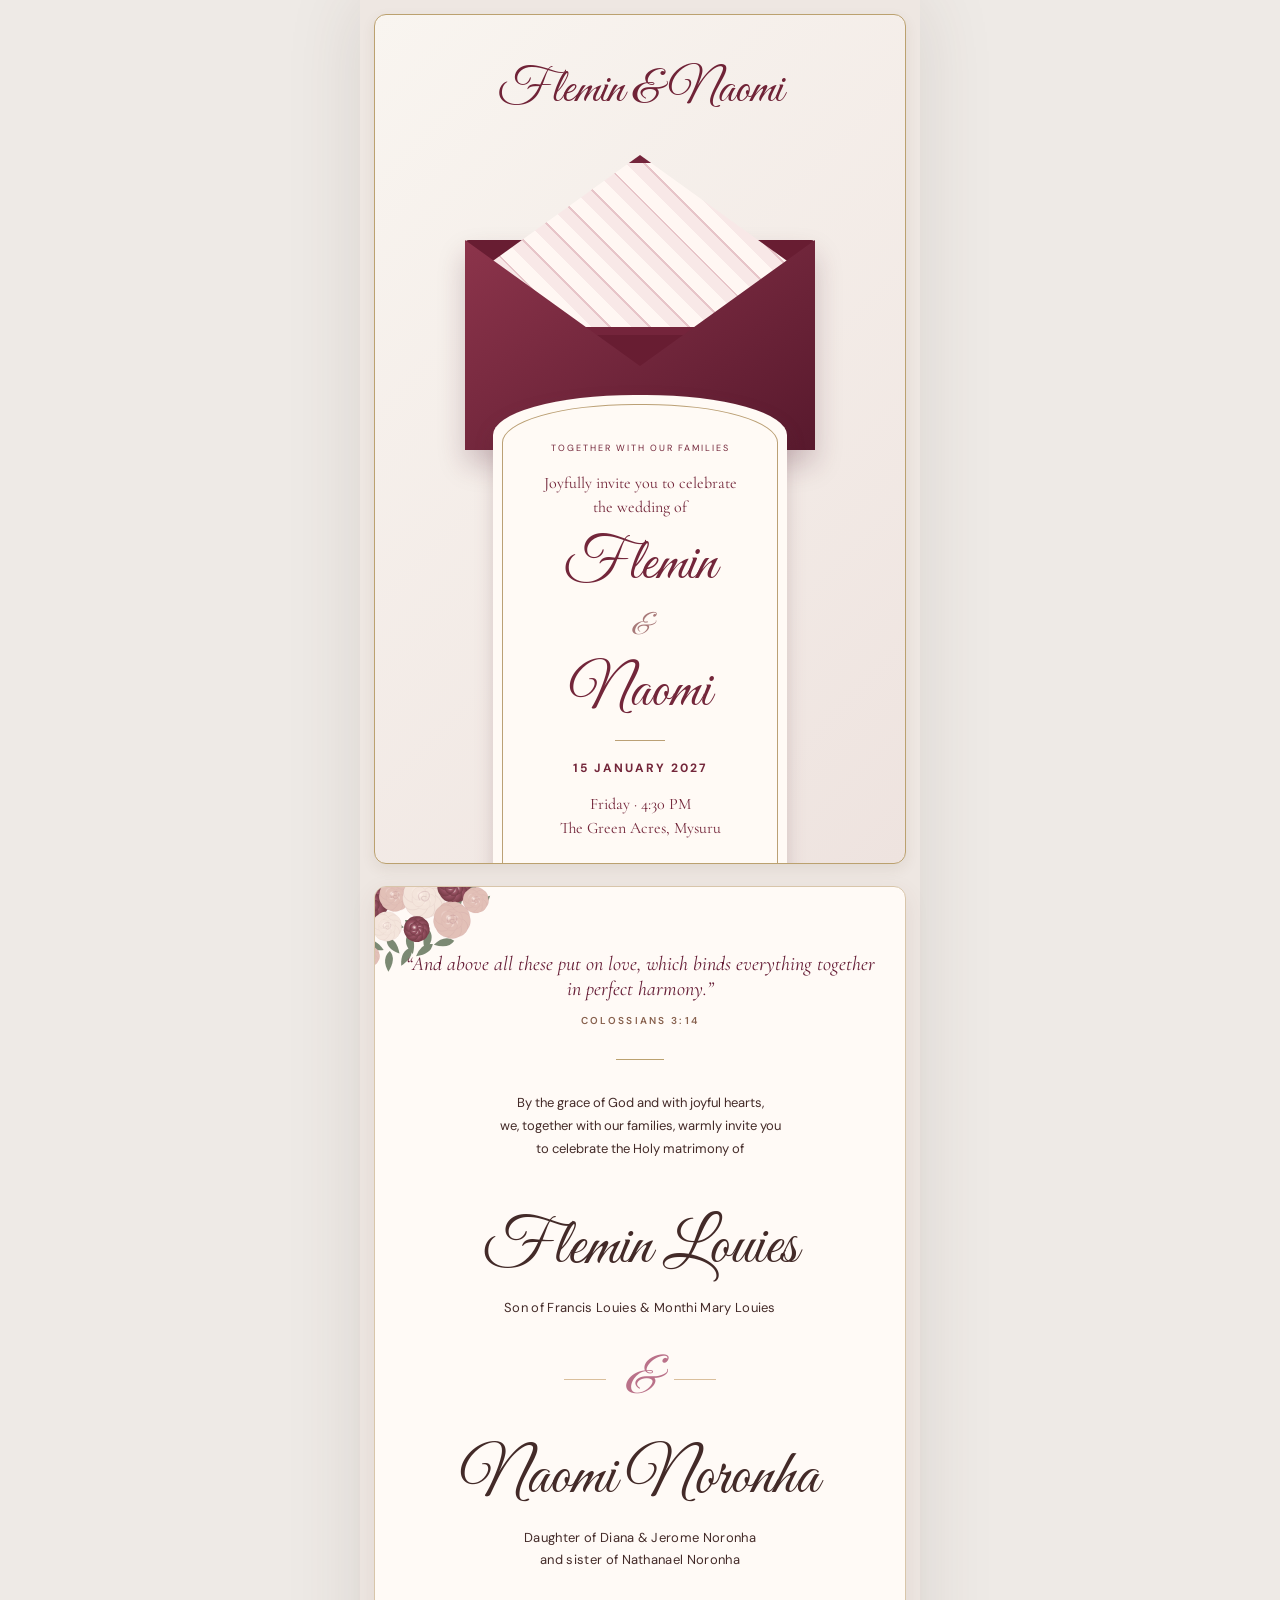
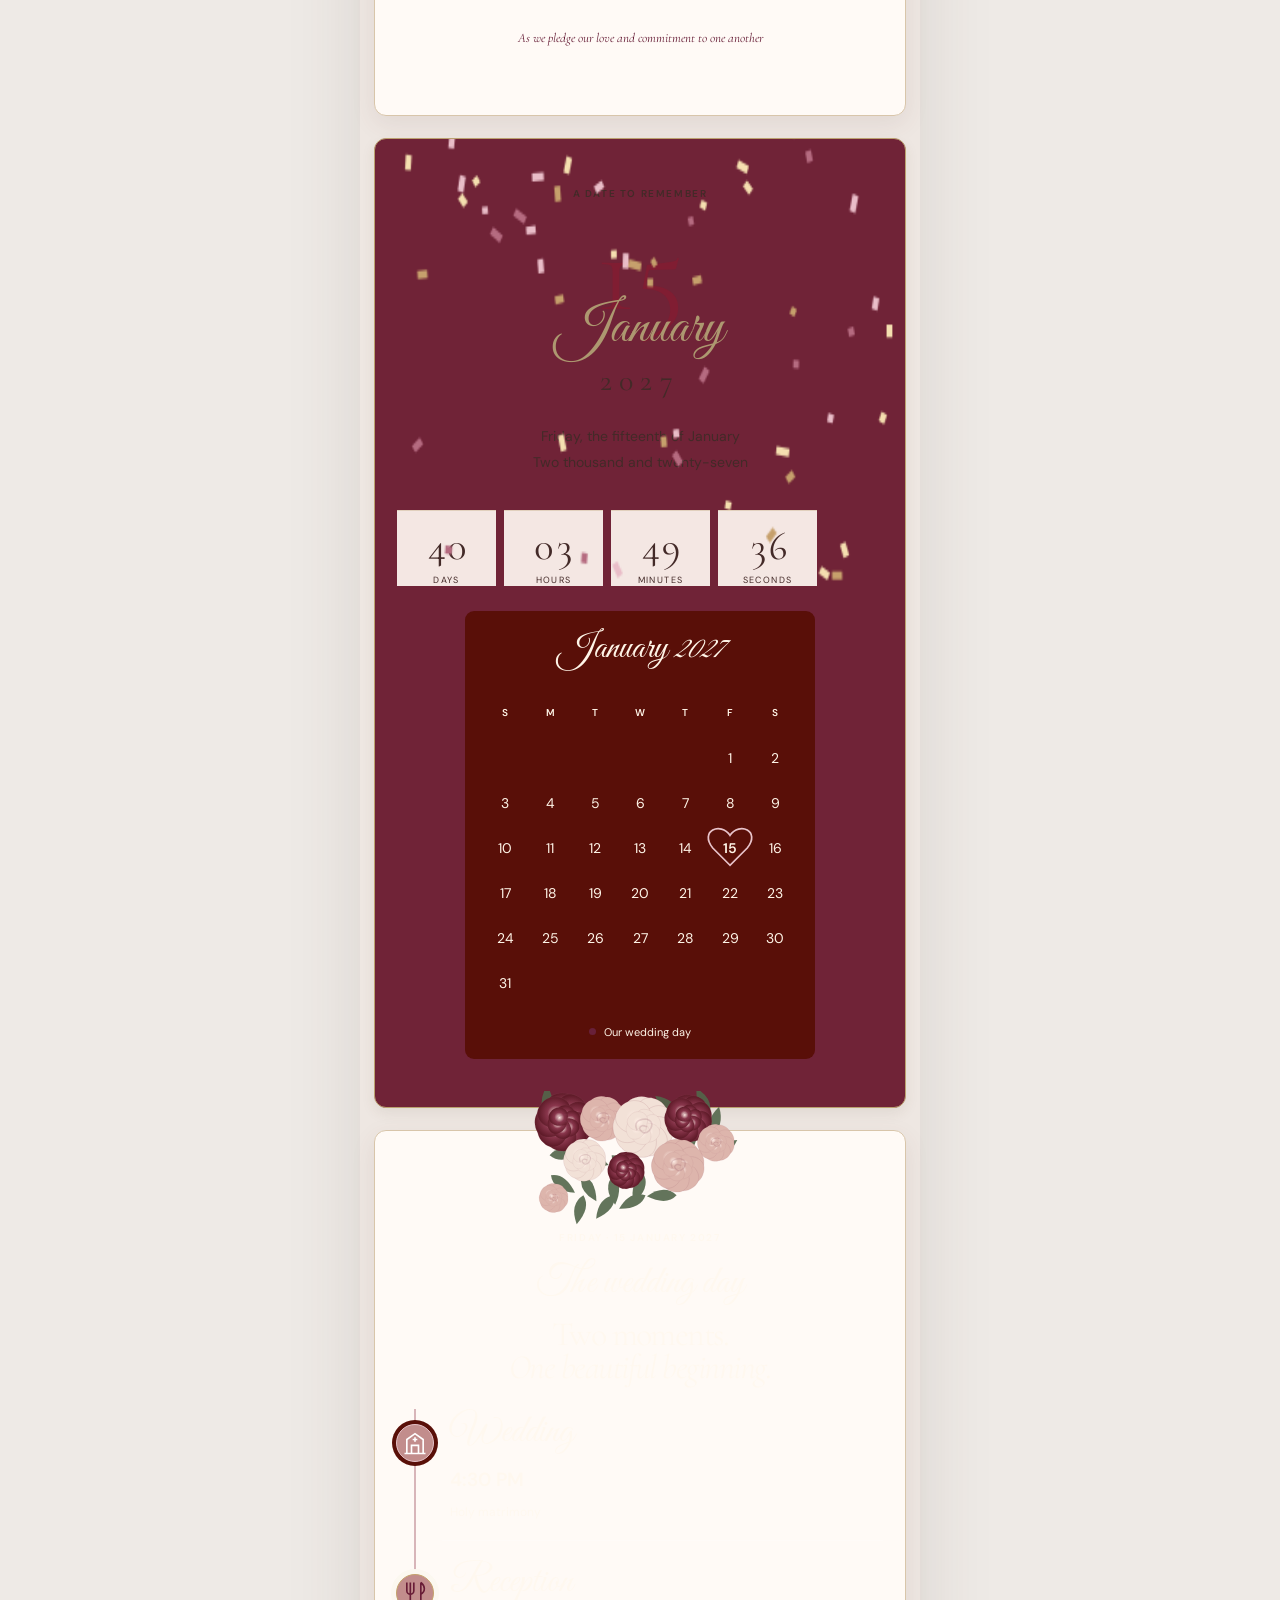
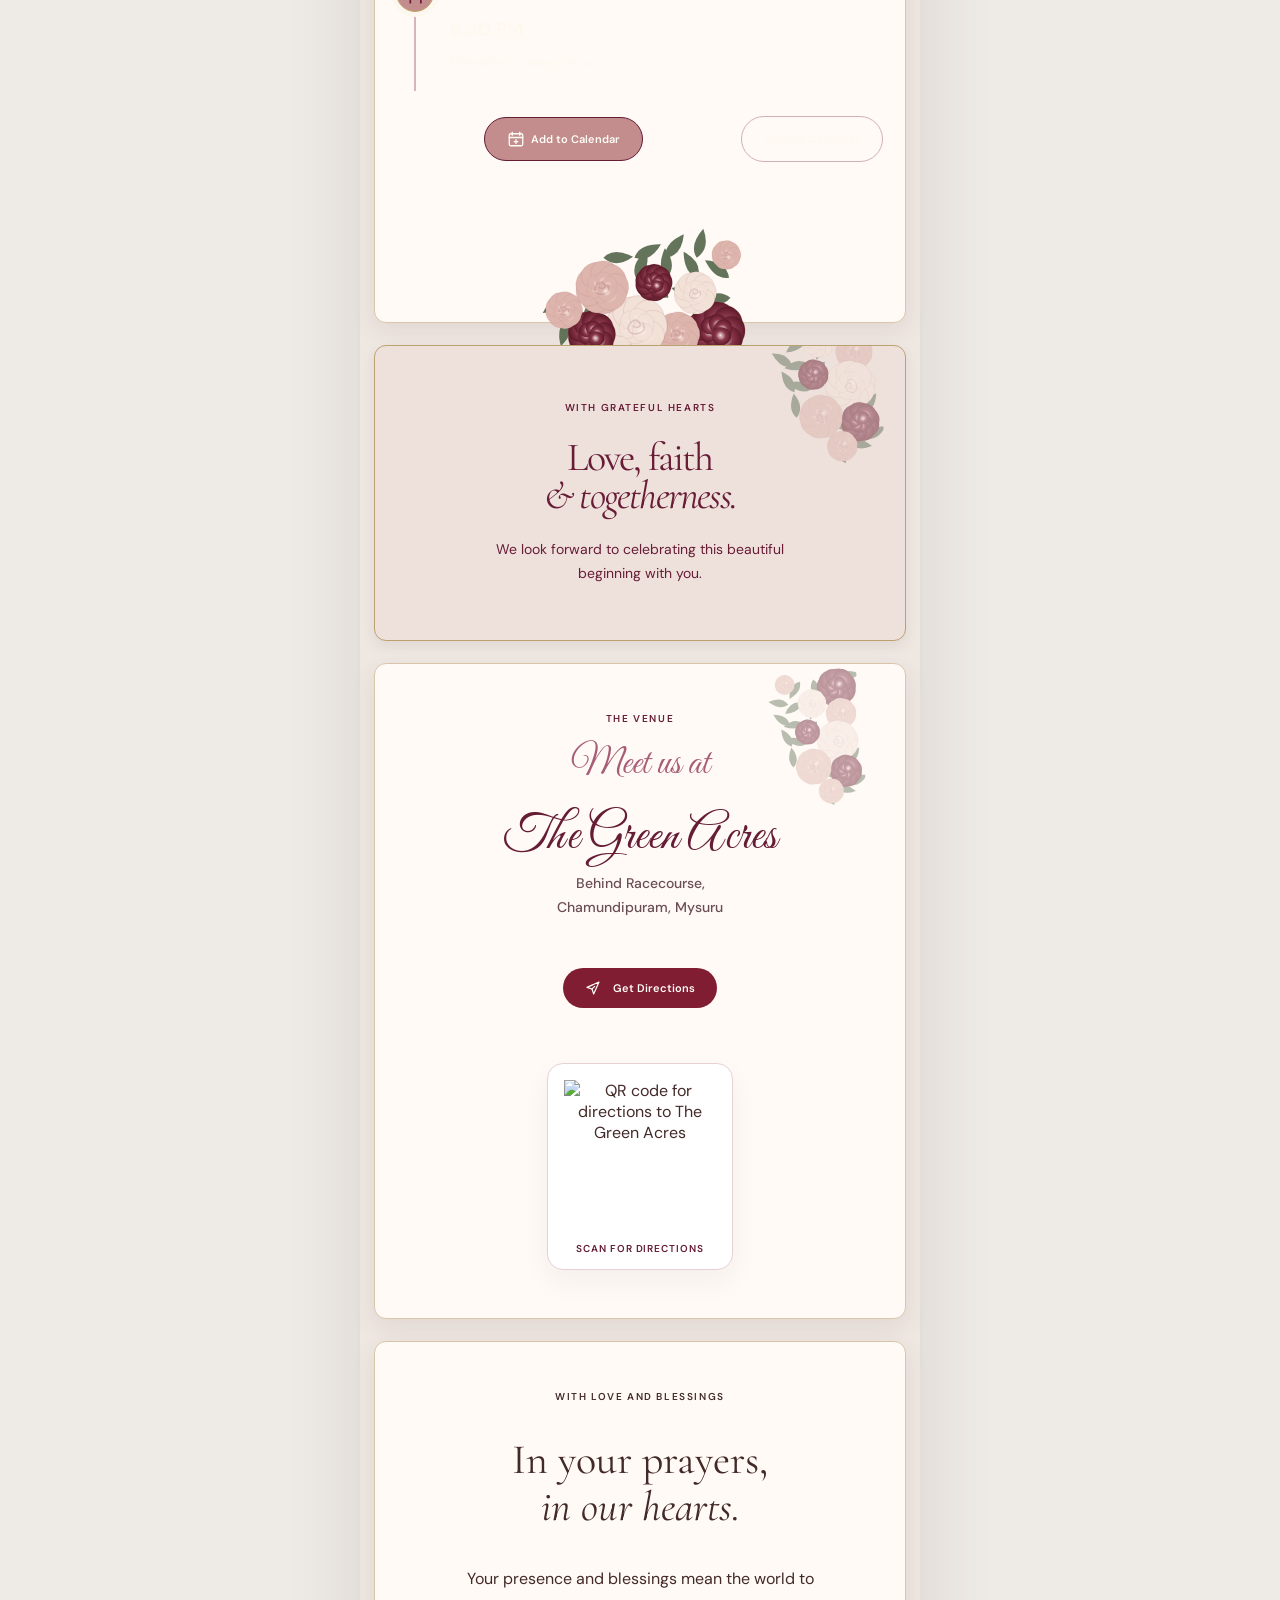
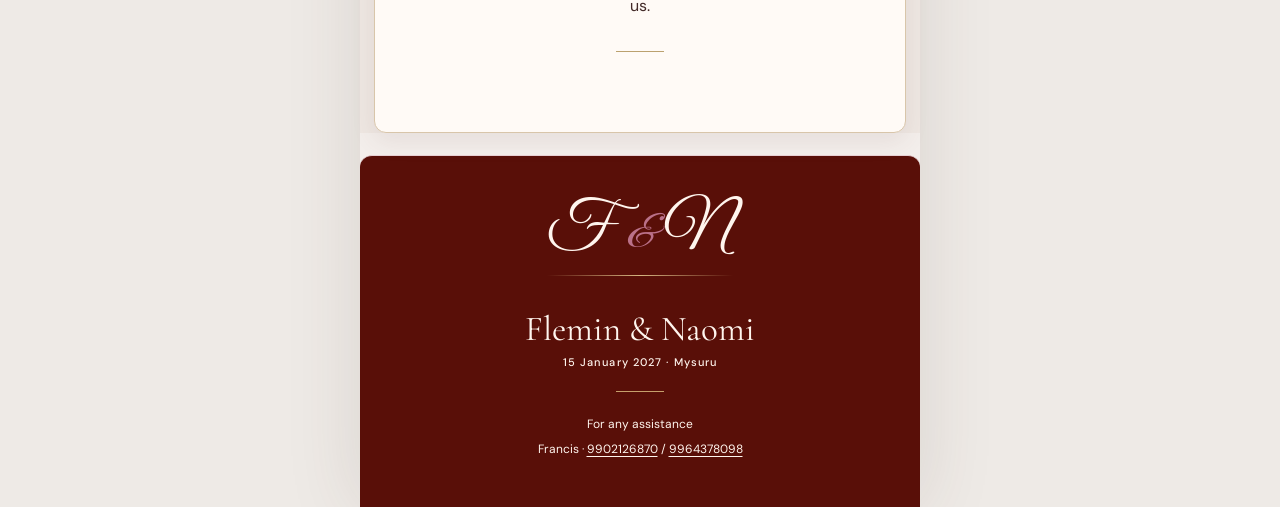
==== v10.html @ f04a1d92 "Create animated luxury envelope stationery invitation V10" ====
<!doctype html><html lang="en"><head><meta charset="utf-8"><meta name="viewport" content="width=device-width,initial-scale=1"><meta name="theme-color" content="#fffaf8"><title>Flemin &amp; Naomi | Wedding Invitation</title><meta name="description" content="Friday, 15 January 2027 · The Green Acres, Mysuru"><meta property="og:type" content="website"><meta property="og:title" content="Flemin &amp; Naomi | Wedding Invitation"><meta property="og:description" content="Friday, 15 January 2027"><meta property="og:image" content="https://flemin-naomi.vercel.app/wedding-cover.jpg"><meta property="og:image:secure_url" content="https://flemin-naomi.vercel.app/wedding-cover.jpg"><meta property="og:image:width" content="1200"><meta property="og:image:height" content="675"><meta property="og:image:type" content="image/jpeg"><meta name="twitter:card" content="summary_large_image"><meta name="twitter:title" content="Flemin &amp; Naomi | Wedding Invitation"><meta name="twitter:description" content="Friday, 15 January 2027"><meta name="twitter:image" content="https://flemin-naomi.vercel.app/wedding-cover.jpg"><link rel="preconnect" href="https://fonts.googleapis.com"><link rel="preconnect" href="https://fonts.gstatic.com" crossorigin><link href="https://fonts.googleapis.com/css2?family=Cormorant+Garamond:ital,wght@0,400;0,500;0,600;1,400&family=DM+Sans:wght@400;500;600;700&display=swap" rel="stylesheet"><style>*{box-sizing:border-box}html{scroll-behavior:smooth}body{margin:0;background:#f6f2ed;color:#292725;font-family:"DM Sans",Arial,sans-serif;-webkit-font-smoothing:antialiased}a{color:inherit;text-decoration:none}.hero{height:100svh;min-height:610px;max-height:1000px;position:relative;display:grid;place-items:center;isolation:isolate;background:#696c63 url("https://images.unsplash.com/photo-1519741497674-611481863552?auto=format&fit=crop&w=2400&q=88") center 54%/cover no-repeat;color:white;text-align:center}.hero:before{content:"";position:absolute;inset:0;background:linear-gradient(180deg,rgba(13,20,15,.4),rgba(13,20,15,.2) 35%,rgba(13,20,15,.46));z-index:-1}.frame{position:absolute;inset:18px;border:1px solid rgba(255,255,255,.5);pointer-events:none}.mini-brand{position:absolute;top:45px;left:0;right:0;font-family:"Cormorant Garamond",serif;font-size:33px;letter-spacing:.02em}.mini-brand em{font-size:24px;font-weight:400}.hero-content{padding:95px 20px 85px;width:100%}.eyebrow{font-size:10px;letter-spacing:.33em;text-transform:uppercase;font-weight:500}.hero h1{font-family:"Cormorant Garamond",serif;font-weight:400;font-size:clamp(87px,13vw,190px);line-height:.78;letter-spacing:-.065em;margin:50px auto 41px;text-shadow:0 4px 40px rgba(0,0,0,.14)}.hero h1 em{display:block;font-weight:400;font-size:.51em;letter-spacing:0;line-height:1.15;margin:6px 0 12px}.hero-date{font-size:11px;letter-spacing:.23em}.hero-location{font-size:10px;letter-spacing:.18em;text-transform:uppercase;margin-top:18px}.scroll{position:absolute;bottom:37px;left:50%;transform:translateX(-50%);display:flex;align-items:center;justify-content:center;width:64px;height:60px;cursor:pointer}.scroll-chevrons{display:flex;flex-direction:column;align-items:center;gap:0;filter:drop-shadow(0 1px 5px rgba(0,0,0,.4))}.scroll-chevrons svg{width:24px;height:12px;display:block;stroke:#fff;stroke-width:2;fill:none;stroke-linecap:round;stroke-linejoin:round;opacity:.2;animation:chevron-flow 1.65s ease-in-out infinite}.scroll-chevrons svg:nth-child(2){animation-delay:.23s}@keyframes chevron-flow{0%,100%{opacity:.2;transform:translateY(-3px)}38%{opacity:1;transform:translateY(2px)}70%{opacity:.35;transform:translateY(4px)}}.intro{padding:100px 24px 84px;text-align:center}.inner{max-width:920px;margin:0 auto}.intro-kicker{font-size:12px;letter-spacing:.19em;text-transform:uppercase;color:#62554c;font-weight:600}.intro h2{font-family:"Cormorant Garamond",serif;font-size:clamp(65px,10vw,119px);font-weight:500;letter-spacing:-.045em;line-height:1;margin:24px 0 13px;color:#262322}.intro-date{font-size:15px;color:#413b37;font-weight:500;margin:0 0 33px}.intro-verse{font-family:"Cormorant Garamond",serif;font-style:italic;color:#4b403b;font-size:clamp(25px,3.4vw,35px);line-height:1.35;margin:0 auto 12px;max-width:690px}.intro-ref{font-size:11px;color:#5d514b;letter-spacing:.13em;text-transform:uppercase;font-weight:600}.details{padding:0 24px 42px}.cards{max-width:900px;margin:0 auto;display:grid;grid-template-columns:1fr 1fr;gap:18px}.card{background:linear-gradient(150deg,#ebe1d5,#ded0c2);border:1px solid rgba(134,105,87,.20);color:#352b26;border-radius:14px;text-align:center;padding:39px 24px 40px;box-shadow:0 12px 30px rgba(69,46,34,.045)}.card-icon{width:32px;height:32px;color:#755a4d;display:block;margin:0 auto 17px}.card h3{font-family:"Cormorant Garamond",serif;font-size:clamp(42px,5vw,62px);line-height:1;font-weight:500;margin:0 0 15px}.card-time{font-size:17px;color:#3e332c;font-weight:600}.calendar-wrap{text-align:center;margin:31px 0 64px}.calendar-button{display:inline-flex;align-items:center;justify-content:center;gap:10px;border-radius:100px;border:1px solid #7f6c5d;padding:14px 25px;color:#3b312a;font-size:12px;font-weight:600;background:#f5f0e9;transition:background .2s}.calendar-button:hover{background:#eadfd3}.calendar-button svg{width:18px;height:18px}.venue{padding:0 24px 105px;text-align:center}.venue-inner{max-width:600px;margin:0 auto}.venue-kicker{font-size:11px;letter-spacing:.2em;text-transform:uppercase;font-weight:600;color:#62554c}.venue h2{font-family:"Cormorant Garamond",serif;font-weight:500;font-size:clamp(57px,7vw,87px);letter-spacing:-.045em;line-height:1;margin:22px 0 10px;color:#292521}.venue p{margin:0 0 28px;color:#4b413c;font-size:14px;font-weight:500}.directions{display:inline-flex;align-items:center;justify-content:center;gap:12px;background:#42372f;color:white;border-radius:100px;padding:16px 26px;font-size:13px;font-weight:600}.directions svg{width:16px;height:16px}.qr-wrap{width:186px;margin:35px auto 0;padding:16px 16px 14px;background:#fffdfb;border:1px solid #e4dcd3;border-radius:16px;box-shadow:0 12px 28px rgba(48,32,22,.05)}.qr-wrap img{width:100%;aspect-ratio:1;display:block}.qr-caption{font-size:10px;letter-spacing:.09em;color:#61554e;margin-top:12px;font-weight:600}.footer{text-align:center;background:#eee9e3;border-top:1px solid #ded7d0;padding:34px 20px 37px}.footer-title{font-family:"Cormorant Garamond",serif;font-size:35px;color:#302a26}.footer-date{font-size:11px;letter-spacing:.1em;color:#51463f;font-weight:500;margin-top:5px}@media(max-width:650px){.hero{min-height:610px}.frame{inset:11px}.mini-brand{top:32px;font-size:29px}.hero h1{font-size:clamp(79px,18vw,118px);margin:35px 0 37px}.hero h1 em{font-size:.62em}.eyebrow{font-size:9px;letter-spacing:.24em}.hero-date{font-size:10px;letter-spacing:.16em}.scroll{bottom:31px}.intro{padding:78px 21px 73px}.intro-kicker{font-size:10px}.intro h2{font-size:clamp(59px,12.5vw,81px);margin:21px 0 12px}.intro-date{font-size:14px;margin-bottom:28px}.intro-verse{font-size:27px}.intro-ref{font-size:10px}.details{padding:0 17px 33px}.cards{gap:12px}.card{border-radius:12px;padding:30px 8px 33px}.card-icon{width:28px;height:28px;margin-bottom:13px}.card h3{font-size:clamp(31px,7.5vw,44px);margin:15px 0 13px}.card-time{font-size:15px}.calendar-wrap{margin:27px 0 59px}.venue{padding:0 20px 85px}.venue h2{font-size:64px}.footer{padding:28px 20px}}@media(max-width:360px){.cards{gap:9px}.card{padding-left:6px;padding-right:6px}.card h3{font-size:30px}}@media(prefers-reduced-motion:reduce){html{scroll-behavior:auto}.scroll-chevrons svg{animation:none;opacity:1}}
:root{--wine:#721b32;--ink:#4c2831;--rose:#b56b80;--gold:#b5985b;--paper:#fffcfa}
body{background:var(--paper);color:var(--ink)}.hero{background-color:#60464c}.hero:before{background:linear-gradient(180deg,#21141d77,#29151c44 38%,#21141d80)}.hero h1{text-shadow:0 3px 35px #1d101b55}.frame{border-color:#fff9ef77}.mini-brand{letter-spacing:.12em}.hero-date{font-weight:500}.intro{position:relative;overflow:hidden;background:radial-gradient(ellipse at 0 12%,#f5e0e6 0,transparent 29%),radial-gradient(ellipse at 100% 90%,#f7e6e9 0,transparent 28%),var(--paper);padding:104px 25px 92px}.intro .inner{position:relative;z-index:1;max-width:750px}.botanical{position:absolute;width:clamp(95px,17vw,205px);left:-18px;top:12px;opacity:.58;pointer-events:none;transform:rotate(-9deg)}.intro-verse{color:var(--wine);max-width:580px;font-size:clamp(26px,3.5vw,36px)}.intro-ref{color:#87604d;font-size:10px;letter-spacing:.23em}.gold-rule,.footer-rule{width:48px;height:1px;background:var(--gold);margin:32px auto}.invite-copy{font-size:15px;line-height:1.9;margin:0 auto 34px;max-width:440px}.intro .full-name{font-size:clamp(44px,7.5vw,78px);line-height:1.04;letter-spacing:-.025em;color:var(--wine);margin:0 0 10px;font-weight:500}.parents{font-size:12px;line-height:1.8;max-width:500px;margin:0 auto;color:#66464f;letter-spacing:.025em}.and{display:flex;justify-content:center;align-items:center;gap:18px;margin:23px auto;color:var(--rose)}.and:before,.and:after{content:"";height:1px;width:42px;background:var(--gold);opacity:.65}.and span{font:italic 39px/1 "Cormorant Garamond",serif}.pledge{font:italic 25px/1.4 "Cormorant Garamond",serif;color:var(--wine);margin:38px auto 0;max-width:430px}.details{padding:0 24px 35px}.date-banner{max-width:900px;margin:0 auto 18px;border:1px solid #e8d1d5;border-radius:18px;padding:31px 20px 29px;text-align:center;background:linear-gradient(135deg,#fcf0f1,#fffaf7 55%,#f7e6ea);color:var(--wine)}.date-label{font-size:10px;letter-spacing:.25em;text-transform:uppercase;font-weight:600}.date-grid{display:grid;grid-template-columns:1fr auto 1fr;align-items:center;gap:clamp(12px,4vw,44px);max-width:460px;margin:9px auto}.date-number{font:500 clamp(86px,12vw,120px)/1 "Cormorant Garamond",serif}.date-side{font-size:12px;letter-spacing:.13em;line-height:1.7;text-transform:uppercase;border-top:1px solid #c5a774;border-bottom:1px solid #c5a774;padding:12px 0}.date-sub{font:italic 21px/1.2 "Cormorant Garamond",serif}.card{background:#fff;border-color:#ead9dc;color:var(--wine);border-radius:16px;padding:30px 15px;box-shadow:0 10px 32px #6b25320a}.card-icon{color:var(--rose)}.card-time{color:var(--wine)}.event-note{font-size:11px;margin:12px 0 0;color:#795b64}.calendar-wrap{display:flex;align-items:center;justify-content:center;gap:12px;flex-wrap:wrap;margin:27px 0 63px}.calendar-button{color:white;background:var(--wine);border-color:var(--wine)}.calendar-button:hover{background:#542034}.google-calendar{border:1px solid #d1afb8;border-radius:100px;padding:14px 22px;font-size:12px;font-weight:600;color:var(--wine)}.venue{padding-bottom:85px}.venue-kicker,.venue h2{color:var(--wine)}.venue p{color:#6a4d55;line-height:1.7}.directions{background:var(--wine)}.qr-wrap{background:white;border-color:#e8d1d5}.qr-caption{color:var(--wine)}.footer{background:#f9ebed;border-color:#e8d1d5;padding:44px 20px}.footer-title,.footer-date{color:var(--wine)}.footer-rule{margin:22px auto}.contacts,.contact-label{font-size:12px;line-height:1.7;color:#68424e;margin:5px 0}.contacts a{text-decoration:underline;text-underline-offset:3px}.scroll{z-index:2}a:focus-visible{outline:2px solid var(--gold);outline-offset:4px}@media(max-width:650px){.intro{padding:75px 23px 65px}.intro .full-name{font-size:clamp(40px,10vw,55px)}.wide-only{display:none}.botanical{opacity:.36;left:-24px}.invite-copy{font-size:14px}.parents{font-size:11px}.pledge{font-size:24px}.details{padding:0 16px 25px}.date-banner{padding:25px 14px 23px;border-radius:14px}.date-side{font-size:10px;letter-spacing:.09em}.card{padding:25px 9px}.event-note{font-size:10px}.calendar-wrap{gap:9px;margin-bottom:52px}.calendar-button,.google-calendar{padding:13px 17px}.venue h2{font-size:clamp(50px,12vw,68px)}}@media(max-width:360px){.date-side{letter-spacing:.04em}.date-grid{gap:9px}.card h3{font-size:29px}}
 
body{background:#fffdfb}.hero{max-height:none;min-height:620px;background-position:center 54%}.hero:before{background:linear-gradient(180deg,#20131d80,#20131d28 42%,#20131d88)}.frame{inset:16px;border-radius:2px}.hero-nav{position:absolute;top:94px;display:flex;gap:25px;font-size:10px;letter-spacing:.15em;text-transform:uppercase}.hero-nav a{padding:9px 0}.hero h1{animation:arrival 1.5s cubic-bezier(.2,.7,.2,1) both}.hero-content .eyebrow,.hero-date,.hero-location{animation:arrival 1.4s .2s both}@keyframes arrival{from{opacity:0;transform:translateY(18px)}to{opacity:1;transform:translateY(0)}}.intro{padding:130px 25px 125px;background:radial-gradient(ellipse at 0 10%,#f8e8eb,transparent 25%),#fffdfb}.intro .inner{max-width:760px}.intro-verse{font-size:clamp(30px,4vw,43px);line-height:1.25}.invite-copy{margin:0 auto 50px}.intro .full-name{font-size:clamp(48px,8vw,92px)}.and{margin:34px auto}.pledge{margin-top:55px}.botanical{width:clamp(115px,20vw,250px);opacity:.6}.occasion{background:#682039;color:#fff6ef;padding:90px max(6vw,24px);display:grid;grid-template-columns:1fr 1fr;gap:clamp(35px,7vw,110px);align-items:center}.occasion-copy{max-width:520px;justify-self:end;width:100%}.section-kicker{font-size:10px;font-weight:600;letter-spacing:.25em;text-transform:uppercase}.occasion h2,.section-heading h2,.interlude h2{font:400 clamp(52px,7vw,95px)/.95 "Cormorant Garamond",serif;letter-spacing:-.045em;margin:24px 0}.occasion h2 i,.section-heading h2 i,.interlude h2 i{font-weight:400}.occasion-copy p{font-size:14px;line-height:1.8;color:#f0dce0}.countdown{display:grid;grid-template-columns:repeat(4,1fr);gap:12px;margin-top:35px;max-width:420px}.countdown div{border-top:1px solid #ffffff55;padding-top:15px}.countdown strong{display:block;font:400 40px/1 "Cormorant Garamond",serif;font-variant-numeric:tabular-nums}.countdown span{display:block;font-size:9px;text-transform:uppercase;letter-spacing:.15em;margin-top:8px}.month-card{background:#fffaf6;color:#682039;border-radius:24px;padding:clamp(22px,4vw,45px);width:100%;max-width:460px;box-shadow:0 20px 65px #32102135}.month-title{font:500 43px/1 "Cormorant Garamond",serif;margin-bottom:26px}.month-title i{font-size:30px;color:#a46b79}.month-grid{display:grid;grid-template-columns:repeat(7,1fr);gap:5px;text-align:center;align-items:center}.month-grid span{aspect-ratio:1;display:grid;place-items:center;font-size:14px}.month-grid .weekday{font-size:10px;color:#9a6877;font-weight:600}.month-grid .selected{border-radius:50%;background:#682039;color:white;box-shadow:0 0 0 4px #ead2da;font-weight:600}.month-note{display:flex;align-items:center;justify-content:center;gap:8px;font-size:11px;margin-top:22px;color:#79515e}.month-note span{width:7px;height:7px;border-radius:50%;background:#682039}.details{padding:95px 24px 35px}.section-heading{text-align:center;color:var(--wine);margin:0 auto 45px}.section-heading h2{font-size:clamp(48px,6vw,76px)}.cards{gap:20px}.card{padding:42px 18px;background:#fffaf8;border-radius:22px}.card h3{font-size:clamp(40px,5vw,65px)}.calendar-wrap{margin-bottom:60px}.interlude{position:relative;isolation:isolate;min-height:460px;display:grid;place-items:center;text-align:center;padding:80px 24px;color:white;background:#593c40 url("https://images.unsplash.com/photo-1519741497674-611481863552?auto=format&fit=crop&w=1600&q=80") center 75%/cover no-repeat}.interlude:before{content:"";position:absolute;inset:0;background:#29151c88;z-index:-1}.interlude p{font-size:14px;line-height:1.7;max-width:350px;margin:auto}.venue{padding:105px 24px}.venue h2{margin-top:24px}.closing-monogram{font:400 50px/1 "Cormorant Garamond",serif;color:var(--wine);margin-bottom:20px}.closing-monogram i{font-size:.7em;color:var(--rose)}.footer{padding:60px 20px}.reveal-ready .reveal{opacity:0;transform:translateY(24px);transition:opacity .85s ease,transform .85s ease}.reveal-ready .reveal.visible{opacity:1;transform:none}@media(max-width:700px){.hero-nav{top:70px;gap:20px;font-size:9px}.hero{min-height:600px}.intro{padding:95px 23px}.intro .full-name{font-size:clamp(43px,10vw,65px)}.occasion{grid-template-columns:1fr;padding:65px 24px;gap:38px}.occasion-copy{justify-self:center;text-align:center}.countdown{margin:30px auto 0}.month-card{justify-self:center}.details{padding:70px 16px 20px}.section-heading{margin-bottom:30px}.cards{gap:12px}.card{padding:30px 8px}.card h3{font-size:clamp(31px,8vw,48px)}.interlude{min-height:380px}.venue{padding:75px 20px}.frame{inset:11px}}@media(prefers-reduced-motion:reduce){*,*:before,*:after{animation:none!important;transition:none!important;scroll-behavior:auto!important}.reveal-ready .reveal{opacity:1;transform:none}}

.progress{position:fixed;z-index:100;top:0;left:0;height:3px;width:100%;background:#c6a06c;transform:scaleX(0);transform-origin:left;pointer-events:none}.opening{display:none;position:fixed;inset:0;z-index:90;background:radial-gradient(ellipse at 50% 30%,#fffaf3,#ecd7d9);color:#651c35;place-items:center;text-align:center;padding:24px;transition:opacity .85s,visibility .85s}.opening.active{display:grid}.opening.dismissed{opacity:0;visibility:hidden;pointer-events:none}.opening-inner{width:min(100%,470px);padding:60px 20px;border:1px solid #b8947966;position:relative}.opening-inner:before{content:"";position:absolute;inset:8px;border:1px solid #b8947933;pointer-events:none}.seal{font:400 68px/1 "Cormorant Garamond",serif;letter-spacing:-.07em}.seal i{font-size:.6em;color:#b18b62}.opening p,.opening small{font-size:9px;letter-spacing:.23em;display:block;margin:26px 0}.opening h2{font:400 clamp(54px,12vw,82px)/1 "Cormorant Garamond",serif;margin:25px 0 35px}.opening button{border:0;border-radius:40px;background:#651c35;color:white;font:500 13px "DM Sans",sans-serif;padding:16px 27px;cursor:pointer}.intro{position:relative;overflow:hidden;background:radial-gradient(ellipse at 0 10%,#f5dfe4,transparent 32%),radial-gradient(ellipse at 100% 95%,#f5dfe4,transparent 30%),#fffdfb}.intro:after{content:"";position:absolute;inset:18px;border:1px solid #c6a06c44;pointer-events:none}.intro .inner{position:relative;z-index:1}.occasion{position:relative;background:radial-gradient(ellipse at 85% 0%,#963c58,#58152e 65%)}.occasion:before{content:"";position:absolute;inset:14px;border:1px solid #d5b58155;pointer-events:none}.month-grid .selected{animation:datepulse 3s ease-in-out infinite}.cards .card{overflow:hidden;padding:0 0 35px;border:1px solid #e7d3cd;box-shadow:0 12px 40px #651c3509}.event-image{height:clamp(135px,23vw,265px);background-size:cover;background-position:center;transition:transform .8s}.ceremony .event-image{background-image:url('https://images.unsplash.com/photo-1519741497674-611481863552?auto=format&fit=crop&w=1000&q=85')}.reception .event-image{background-image:url('https://images.unsplash.com/photo-1511795409834-ef04bbd61622?auto=format&fit=crop&w=1000&q=85')}.card:hover .event-image{transform:scale(1.035)}.cards .card-icon{margin-top:25px}.interlude{background-image:url('https://images.unsplash.com/photo-1519225421980-715cb0215aed?auto=format&fit=crop&w=1800&q=85');min-height:560px}.venue{background:radial-gradient(ellipse at 50% 0%,#f4e2e5,transparent 65%),#fffaf6}.venue-inner{border:1px solid #c6a06c55;border-radius:30px;padding:50px 20px;max-width:780px;margin:auto;background:#fffdfbaa}.footer{background:#651c35;color:#fff5ee}.footer .closing-monogram,.footer .footer-title,.footer .footer-date,.footer .contact-label,.footer .contacts{color:#fff5ee}.reveal-ready .reveal{transition:opacity 1s ease,transform 1s cubic-bezier(.2,.7,.2,1)}@keyframes datepulse{50%{box-shadow:0 0 0 7px #ead2da88}}@media(max-width:700px){.intro:after,.occasion:before{inset:10px}.interlude{min-height:430px}.venue-inner{padding:38px 12px}.cards .card{padding-bottom:25px}}@media(prefers-reduced-motion:reduce){.opening{transition:none}.month-grid .selected{animation:none}}
.hero{overflow:hidden;background-image:none!important}.hero:after{content:"";position:absolute;inset:0;z-index:-2;background:url("https://images.unsplash.com/photo-1519741497674-611481863552?auto=format&fit=crop&w=2400&q=88") center 54%/cover;animation:cinema 18s ease-out both}.hero-petals{position:absolute;inset:0;pointer-events:none;overflow:hidden}.hero-petals i{position:absolute;left:var(--x);top:-30px;width:9px;height:15px;border-radius:75% 15% 70% 20%;background:#f5d2dc99;animation:petal-fall var(--duration) var(--delay) linear infinite}.hero-content{position:relative}.hero h1{animation:arrival 1.7s .15s both}.month-card{isolation:isolate}.celebration-canvas{position:absolute;inset:-25px;width:calc(100% + 50px);height:calc(100% + 50px);pointer-events:none;z-index:3}.card-icon{stroke-dasharray:100;stroke-dashoffset:0}.visible .card-icon{animation:draw-icon 1.8s ease both}.visible .card:nth-child(2) .card-icon{animation-delay:.25s}.closing-monogram{position:relative;display:inline-block}.closing-monogram:after{content:"";display:block;height:1px;background:linear-gradient(90deg,transparent,#d5b581,transparent);margin:12px auto;width:100%;transform:scaleX(0);transition:transform 1.4s}.closing-monogram.visible:after{transform:scaleX(1)}@keyframes cinema{from{transform:scale(1.12)}to{transform:scale(1)}}@keyframes petal-fall{0%{transform:translate(0,-20px) rotate(0);opacity:0}12%{opacity:.8}90%{opacity:.6}100%{transform:translate(80px,110vh) rotate(280deg);opacity:0}}@keyframes draw-icon{from{stroke-dashoffset:100}to{stroke-dashoffset:0}}@media(prefers-reduced-motion:reduce){.hero-petals,.celebration-canvas{display:none}.closing-monogram:after{transform:none}}
:root{--wine:#651c35;--rose:#ba7189;--gold:#c6a06c}.hero-script{font:400 clamp(26px,5vw,42px)/1.3 "Great Vibes",cursive;color:#f9dfc4;margin:17px 0 0}.hero h1{font-family:"Cormorant Garamond",serif;margin-top:20px}.hero h1 em{font-family:"Great Vibes",cursive;font-size:.49em;color:#f9dfc4}.intro{background:radial-gradient(ellipse at 0 0,#edc3ce,transparent 36%),radial-gradient(ellipse at 100% 95%,#f3d5b9,transparent 40%),#fffaf6}.intro .full-name{font-family:"Playfair Display",serif;font-size:clamp(42px,6.5vw,78px);font-weight:400;letter-spacing:-.045em}.and span{font-family:"Great Vibes",cursive;font-size:52px}.script-accent{font:400 clamp(34px,5vw,55px)/1.25 "Great Vibes",cursive;color:#a85d77;margin:16px 0 0}.occasion{background:radial-gradient(ellipse at 90% 0%,#b65f78,transparent 60%),linear-gradient(130deg,#54152d,#842b48)}.month-card{background:linear-gradient(140deg,#fffdf8,#fae9e4)}.details{background:linear-gradient(180deg,#fffaf6,#f8e9e8 55%,#fffaf6)}.section-heading h2{margin-top:12px}.timeline{position:relative;max-width:900px;margin:auto;padding:15px 0}.timeline-line{position:absolute;left:50%;top:0;bottom:0;width:2px;background:#d8b5b9;transform:translateX(-50%)}.timeline-line span{display:block;width:100%;height:100%;background:linear-gradient(#c6a06c,#a85d77);transform:scaleY(0);transform-origin:top}.timeline .cards{display:flex;flex-direction:column;gap:40px;max-width:none;position:relative}.timeline .card{width:calc(50% - 35px);position:relative;overflow:visible;border-radius:24px;text-align:left;padding:0 0 30px;background:#fffdf9}.timeline .card:nth-child(2){align-self:flex-end;background:#f2f5ed}.timeline .event-image{border-radius:23px 23px 0 0;height:220px}.timeline .card h3,.timeline .card-time,.timeline .event-note{margin-left:25px;margin-right:20px}.timeline .card h3{font-family:"Playfair Display",serif;font-size:clamp(34px,4vw,49px);font-weight:400;margin-top:25px}.timeline .card-icon{display:none}.timeline-marker{position:absolute;right:-56px;top:40px;width:42px;height:42px;display:grid;place-items:center;border-radius:50%;background:#651c35;color:#fff5e9;box-shadow:0 0 0 6px #f9e6e5;z-index:2}.timeline-marker svg{width:22px;height:22px}.timeline .card:nth-child(2) .timeline-marker{right:auto;left:-56px;background:#70836b}.timeline .card-time{font-size:22px;color:#a85d77}.timeline .card:nth-child(2) .card-time{color:#52664c}.venue{background:radial-gradient(ellipse at 0 0,#e4e9d9,transparent 45%),radial-gradient(ellipse at 100% 100%,#f0d0ca,transparent 50%),#fffaf6}.venue h2{font-family:"Playfair Display",serif;font-size:clamp(45px,7vw,77px)}.closing-monogram{font-family:"Great Vibes",cursive;font-size:72px}.footer{background:linear-gradient(135deg,#481126,#842e49)}@media(max-width:700px){.hero-script{font-size:28px}.hero h1{margin-top:22px}.intro .full-name{font-size:clamp(36px,9vw,54px)}.timeline{padding-left:45px}.timeline-line{left:20px}.timeline .cards{gap:30px}.timeline .card{width:100%;align-self:auto!important}.timeline .timeline-marker,.timeline .card:nth-child(2) .timeline-marker{left:-44px;right:auto;width:36px;height:36px;top:35px;box-shadow:0 0 0 4px #f9e6e5}.timeline-marker svg{width:19px;height:19px}.timeline .event-image{height:180px}.timeline .card h3{font-size:36px}.timeline .card h3,.timeline .card-time,.timeline .event-note{margin-left:20px}.venue h2{font-size:clamp(40px,10vw,58px)}}@media(prefers-reduced-motion:reduce){.timeline-line span{transform:none!important}}

body{background:#fcf8f0}.hero{isolation:isolate}.hero:after{z-index:-2}.hero:before{z-index:-1}.hero h1{font-family:"Great Vibes",cursive;font-weight:400;font-size:clamp(78px,13vw,170px);letter-spacing:0;line-height:.94}.hero h1 em{font-size:.42em;line-height:1.4}.hero-script{font-family:"Cormorant Garamond",serif;font-style:italic;font-size:25px}.intro,.details,.venue,.blessings{background:#fcf8f0}.intro:after,.occasion:before{border:0}.intro .full-name{font-family:"Great Vibes",cursive;font-size:clamp(54px,9vw,100px);letter-spacing:0;color:#681c36}.intro .botanical{width:clamp(125px,25vw,280px);opacity:.8}.section-heading,.venue-inner,.interlude{position:relative}.section-heading .botanical,.venue-inner .botanical,.interlude .botanical{position:absolute;pointer-events:none;width:clamp(85px,15vw,170px);opacity:.6;top:-20px;right:0;left:auto;transform:rotate(85deg)}.occasion{background:#681c36;gap:40px}.month-card{background:#681c36;color:#fff5e8;border:1px solid #d5b58180;box-shadow:none;border-radius:8px}.month-card .month-title,.month-card .month-title i,.month-card .month-grid span,.month-card .month-note{color:#fff5e8}.month-card .month-grid .selected{position:relative;background:transparent;color:#fff5e8;box-shadow:none;animation:none}.month-grid .selected svg{position:absolute;inset:-3px;width:calc(100% + 6px);height:calc(100% + 6px);color:#e8c3ca;animation:heartbeat 2.8s infinite}.timeline{max-width:540px;padding:20px 0 20px 70px}.timeline-line{left:30px}.timeline .cards{gap:35px}.timeline .card,.timeline .card:nth-child(2){width:100%;align-self:auto;background:transparent;border:0;box-shadow:none;padding:10px 0 25px;border-bottom:1px solid #c5a36b55;border-radius:0}.timeline .timeline-marker,.timeline .card:nth-child(2) .timeline-marker{left:-64px;right:auto;top:15px;width:48px;height:48px;background:#fcf8f0;color:#681c36;border:1px solid #c5a36b;box-shadow:0 0 0 5px #fcf8f0}.timeline-marker svg{width:28px;height:28px}.timeline .card h3{font-family:"Great Vibes",cursive;font-size:52px;margin-top:0;color:#681c36}.timeline .card-time,.timeline .card:nth-child(2) .card-time{color:#ad687d}.timeline .card h3,.timeline .card-time,.timeline .event-note{margin-left:8px}.interlude{background:#ead0d5;min-height:350px;color:#681c36;overflow:hidden}.interlude:before{background:none}.interlude h2,.interlude p,.interlude .section-kicker{color:#681c36}.venue-inner{border:0;background:transparent}.venue h2{font-family:"Great Vibes",cursive;letter-spacing:0}.blessings{text-align:center;padding:85px 24px;color:#681c36}.blessings h2{font:400 clamp(42px,7vw,70px)/1.1 "Cormorant Garamond",serif}.blessings p{max-width:360px;margin:20px auto;line-height:1.7}.footer{background:#681c36}.footer .closing-monogram{font-size:90px}@keyframes heartbeat{50%{transform:scale(1.09)}}@media(max-width:700px){.hero h1{font-size:clamp(76px,19vw,112px)}.intro .full-name{font-size:clamp(49px,12vw,70px)}.timeline{padding-left:54px}.timeline-line{left:20px}.timeline .timeline-marker,.timeline .card:nth-child(2) .timeline-marker{left:-54px;width:40px;height:40px}.timeline .card h3{font-size:45px}.section-heading .botanical{opacity:.25}.venue h2{font-size:55px}}@media(prefers-reduced-motion:reduce){.month-grid .selected svg{animation:none}}

html{background:#e8e1d8}body{max-width:560px;margin:0 auto;background:#f5f0e8;box-shadow:0 0 70px #513b3020;color:#432a28}main{padding:14px 14px 0;background:radial-gradient(ellipse at 0 20%,#d9e0cf99,transparent 35%),radial-gradient(ellipse at 100% 70%,#e9cbd099,transparent 40%),#f5f0e8}main>section{margin:0 0 22px;position:relative;box-sizing:border-box;overflow:hidden;background:#fffdf7!important;border:1px solid #bba16f;border-radius:12px;box-shadow:0 5px 14px #5c423017;padding:48px 22px!important;min-height:0!important;max-width:none!important;color:#432a28!important}main>section:before,main>section:after{display:none!important}.hero{height: min(850px,calc(100svh - 28px));min-height:610px!important;display:flex;align-items:center;justify-content:center;isolation:isolate}.hero .frame{position:absolute;inset:25px 22px;border:1.5px solid #bba16f;border-radius:48% 48% 43% 43% / 24% 24% 24% 24%;pointer-events:none}.hero .mini-brand{position:absolute;top:13%;color:#866445;font-size:22px}.hero .hero-content{padding:0!important;position:relative;z-index:2;width:100%;color:#432a28}.hero .eyebrow,.hero .hero-date,.hero .hero-location,.hero .hero-script{color:#866445}.hero h1{font-family:"Cormorant Garamond",serif;font-size:clamp(57px,15vw,88px);line-height:.95;color:#432a28;letter-spacing:-.035em;text-shadow:none;margin:28px 0}.hero h1 em{font-family:"Great Vibes",cursive;color:#bba16f;font-size:.48em;line-height:1.5}.hero .hero-script{font:400 28px "Great Vibes",cursive}.hero .scroll{bottom:22px;color:#866445}.hero .scroll svg{stroke:#866445}.hero .botanical{position:absolute;width:48%;top:-18px;left:-17px;transform:rotate(12deg);opacity:.9;z-index:1;pointer-events:none}.hero .botanical.lower{top:auto;left:auto;bottom:-18px;right:-17px;transform:rotate(192deg)}.card-flourish{font-size:35px;color:#bba16f;margin:24px 0 0}.intro .inner{padding:0!important}.intro .full-name{font-size:clamp(43px,11vw,64px);line-height:1.2}.intro .intro-verse{font-size:20px}.intro .invite-copy,.intro .parents,.intro .pledge{font-size:13px;line-height:1.75}.intro .botanical{width:110px;opacity:.48;left:-22px;top:-15px}.occasion{display:block!important;text-align:center}.occasion>.botanical{position:absolute;width:110px;right:-20px;top:-15px;transform:rotate(90deg);opacity:.55}.occasion-copy{color:#432a28!important;margin-bottom:25px}.occasion-copy h2,.occasion-copy p,.occasion-copy .section-kicker,.countdown strong,.countdown span{color:#432a28!important}.occasion-copy h2{font-size:42px}.countdown{justify-content:center;gap:8px}.countdown>div{background:#f4e7e3!important;border-color:#bba16f55!important}.month-card{margin:auto;max-width:350px;padding:20px!important;background:#432a28!important;border-radius:9px}.month-card .month-title{font-family:"Great Vibes",cursive;font-size:36px}.details .section-heading{margin:0 0 25px}.section-heading h2{font-size:34px}.script-accent{font-size:38px}.timeline{padding:0 0 0 45px}.timeline-line{left:18px}.timeline .cards{gap:18px}.timeline .card{padding:5px 0 20px!important}.timeline .timeline-marker,.timeline .card:nth-child(2) .timeline-marker{left:-46px;width:38px;height:38px;background:#fffdf7}.timeline .card h3{font-size:38px}.timeline .card-time{font-size:19px}.timeline .event-note{font-size:12px}.calendar-wrap{margin-top:25px}.calendar-button,.directions{background:#432a28!important;color:#fffdf7!important;border-radius:30px}.interlude h2{font-size:40px}.interlude .botanical{opacity:.5}.venue-inner{padding:0!important}.venue h2{font-size:49px}.venue p{font-size:14px}.venue .botanical{width:100px;opacity:.45}.blessings h2{font-size:42px}.footer{padding:42px 15px!important}.footer .closing-monogram{font-size:65px}.progress{max-width:560px;left:50%;margin-left:min(-50vw,-280px);display:none}.section-kicker,.venue-kicker{letter-spacing:.16em;font-size:10px}.gold-rule{background:#bba16f}.reveal-ready .reveal{transform:translateY(12px)}.reveal-ready .reveal.visible{transform:none}@media(max-width:380px){main{padding:10px 10px 0}main>section{padding:40px 15px!important}.hero .frame{inset:20px 15px}.hero h1{font-size:55px}}
html{background:#eee7e2}body{max-width:500px;background:#f5f0e9}main{padding:0;background:#f5f0e9}main>section{margin:0;border:0;border-radius:0;box-shadow:none;background:#f5f0e9!important;padding:58px 26px!important}.hero{min-height:610px!important;height: min(740px,100svh)}.hero .mini-brand{top:14%;color:#b58b91;font-size:32px;font-weight:300}.hero .botanical{width:65%;top:-30px;left:-45px;opacity:1;transform:rotate(-20deg)}.hero .botanical.lower{display:none}.hero h1{font-family:"Great Vibes",cursive;font-size:clamp(72px,18vw,100px);color:#432a28;line-height:1.1}.hero h1 em{font-size:.4em;color:#b58b91}.hero .hero-script{font-size:24px}.hero .hero-content{padding-top:35px!important}.intro{padding:65px 28px!important}.intro .botanical{opacity:.65;width:145px}.occasion{padding:55px 28px 95px!important}.occasion>.botanical{display:none}.date-art{display:flex;flex-direction:column;align-items:center;margin:20px auto 25px;color:#801d32}.date-art strong{font:400 120px/.85 "Cormorant Garamond",serif}.date-art em{font:400 55px/.9 "Great Vibes",cursive;color:#b59461;margin-top:-18px}.date-art span{font:400 30px/1.2 "Cormorant Garamond",serif;letter-spacing:.24em;margin-top:10px}.month-card{background:#801d32!important;border:0}.details{background:#590f08!important;color:#fff8ef!important;padding:115px 25px 120px!important;overflow:visible!important;isolation:isolate}.floral-edge{position:absolute;width:100%;height:145px;left:0;pointer-events:none;z-index:1}.floral-edge.top{top:-72px}.floral-edge.bottom{bottom:-75px;transform:rotate(180deg)}.details .section-heading .botanical{display:none}.details .section-heading h2,.details .section-kicker,.details .script-accent,.details .timeline .card h3,.details .timeline .card-time,.details .event-note{color:#fff8ef!important}.details .timeline .card{border-color:#ffffff35}.details .timeline .timeline-marker{background:#bd8794;color:white;border-color:#e5c2c8;box-shadow:0 0 0 4px #590f08}.details .calendar-button{background:#bd8794!important;border-radius:50%;width:90px;height:90px;display:flex;flex-direction:column;justify-content:center;gap:6px;font-size:11px;margin:auto}.details .google-calendar{color:#fff8ef}.interlude{padding:100px 25px 60px!important;background:#f5f0e9!important}.venue{padding:65px 25px!important}.venue .directions{border-radius:50%;width:90px;height:90px;display:flex;flex-direction:column;justify-content:center;font-size:11px;margin:20px auto}.blessings{background:#f5e6e2!important}.footer{background:#590f08}.section-heading .botanical,.venue .botanical{width:140px}.hero .scroll{bottom:20px}@media(max-width:380px){.hero h1{font-size:70px}.date-art strong{font-size:105px}}html{background:#eeeae6}body,main{background:#f5f0e9}main>section{background:#f5f0e9!important}.hero h1,.intro .full-name{color:#432a28}.hero .mini-brand{color:#b58b88}.hero .hero-script,.hero .hero-location,.hero .hero-date{color:#65514b}.details{background:#590f08!important}.month-card{background:#590f08!important}.footer{background:#590f08}.blessings{background:#f5f0e9!important}.date-art{color:#801d32}.date-art em{color:#ad9870}.date-art span{color:#432a28}.details .calendar-button,.details .timeline .timeline-marker{background:#c28d8c!important}.venue .directions{background:#801d32!important}.intro .botanical{opacity:.85}.hero .botanical{opacity:1}.occasion-copy h2,.occasion-copy p,.occasion-copy .section-kicker{color:#432a28!important}.intro .parents,.intro .invite-copy{color:#432a28}body{max-width:560px;background:#eee7e2}main{padding:14px 14px 0;background:#eee7e2}main>section{margin:0 0 22px;border:1px solid #bba16f;border-radius:12px;box-shadow:0 5px 14px #5c423017;overflow:hidden!important;padding:48px 22px!important}.hero{height:min(850px,calc(100svh - 28px));min-height:610px!important}.hero:after{display:block!important;content:"";position:absolute;inset:22px;border:1px solid #bba16f;border-radius:48% 48% 43% 43% / 24% 24% 24% 24%;pointer-events:none;z-index:0}.hero .botanical{width:50%;z-index:1}.hero .botanical.lower{display:block;top:auto;left:auto;right:-35px;bottom:-25px;transform:rotate(160deg)}.details{padding:100px 22px!important}.floral-edge.top{top:-40px}.floral-edge.bottom{bottom:-40px}.occasion{padding:48px 22px!important}.interlude{padding:55px 22px!important}.venue{padding:48px 22px!important}.footer{border-radius:12px 12px 0 0}.details .calendar-button,.venue .directions{width:auto;height:auto;border-radius:30px;display:inline-flex;flex-direction:row;padding:12px 22px}.countdown strong,.countdown span{color:#432a28!important}@media(max-width:380px){main{padding:10px 10px 0}main>section{padding:40px 15px!important}.details{padding:90px 15px!important}}.hero{background:#f5f0e9!important;min-height:680px!important}.hero:after{display:none!important}.hero .mini-brand{top:13%;font:300 32px "Cormorant Garamond",serif;letter-spacing:.14em;color:#a87979}.hero .hero-content{padding:65px 0 15px!important}.hero .eyebrow{font-size:10px;letter-spacing:.16em;color:#65514b}.hero .hero-script{font:italic 21px "Cormorant Garamond",serif;color:#65514b;margin:12px 0}.hero h1{font:400 clamp(72px,19vw,105px)/.98 "Great Vibes",cursive;color:#432a28;margin:25px 0;letter-spacing:0}.hero h1 em{font-size:.42em;line-height:1.5;color:#a87979}.hero .botanical{width:57%;top:-40px;left:-40px;transform:rotate(-24deg);opacity:1}.hero .botanical.lower{width:37%;right:-25px;bottom:-35px;opacity:.9}.cover-lockup{display:flex;flex-direction:column;align-items:center;margin:20px auto 12px;color:#801d32}.cover-lockup span{font:400 12px "Cormorant Garamond",serif;letter-spacing:.22em}.cover-lockup strong{font:400 76px/.9 "Cormorant Garamond",serif}.cover-lockup em{font:400 36px/.95 "Great Vibes",cursive;color:#ad9870;margin-top:-12px}.cover-lockup span:last-child{font-size:22px;color:#432a28;margin-top:5px}.hero .hero-location{font-size:10px;letter-spacing:.13em}.hero .scroll{bottom:16px}@media(max-width:380px){.hero h1{font-size:72px}.hero .hero-content{padding-top:55px!important}}.hero.blossom-cover{background:#f6eee5!important;min-height:690px!important;position:relative;isolation:isolate;border-color:#c8ab86}.blossom-cover .hero-content{padding:0 0 0 25px!important;max-width:330px;z-index:2}.blossom-cover .cover-monogram{font:300 27px "Cormorant Garamond",serif;letter-spacing:.12em;color:#9d6a63;margin-bottom:34px}.cover-monogram i{font-size:19px}.blossom-cover .eyebrow{font-size:9px;letter-spacing:.15em;color:#71554c}.blossom-cover h1{font:500 clamp(44px,11vw,64px)/1.12 "Cormorant Garamond",serif;text-transform:uppercase;color:#74172e;letter-spacing:.055em;margin:17px 0}.blossom-cover h1 em{display:flex;align-items:center;justify-content:center;gap:10px;font:italic 24px "Cormorant Garamond",serif;text-transform:none;letter-spacing:0;color:#9b7250;line-height:1.3}.blossom-cover h1 em:before,.blossom-cover h1 em:after{content:"";width:40px;height:1px;background:#bba16f}.cover-invite,.cover-time,.cover-city{font-size:10px;letter-spacing:.12em;line-height:1.8;text-transform:uppercase;color:#71554c}.cover-month{font:500 15px "Cormorant Garamond",serif;letter-spacing:.18em;margin-top:25px;color:#74172e}.cover-date-row{display:flex;align-items:center;justify-content:center;gap:12px;margin:8px 0;color:#74172e}.cover-date-row span{font-size:10px;letter-spacing:.12em}.cover-date-row strong{font:500 36px "Cormorant Garamond",serif;border-left:1px solid #bba16f;border-right:1px solid #bba16f;padding:0 15px}.cover-venue{font:400 38px "Great Vibes",cursive;color:#74172e;margin-top:22px}.blossom-left,.blossom-right{position:absolute;pointer-events:none;z-index:1}.blossom-left{height:85%;width:34%;left:-9%;bottom:-2%;transform:rotate(-5deg)}.blossom-right{height:38%;width:30%;right:-8%;top:-15%;transform:rotate(155deg)}.blossom-cover .scroll{bottom:18px}@media(max-width:380px){.blossom-cover .hero-content{padding-left:18px!important}.blossom-cover h1{font-size:44px}.blossom-cover .cover-monogram{margin-bottom:24px}}</style><link href="https://fonts.googleapis.com/css2?family=Great+Vibes&family=Playfair+Display:ital,wght@0,400;0,500;1,400&display=swap" rel="stylesheet"><style>
body{background:#f3eeeb!important}.hero.stationery{display:flex!important;flex-direction:column;align-items:center;justify-content:flex-start;min-height:760px;padding:45px 20px 30px!important;background:linear-gradient(135deg,#f9f5f0,#eee3df)!important;overflow:hidden;position:relative}.station-title{font:48px 'Great Vibes',cursive;color:#702337;margin:0 0 35px}.envelope-scene{width:min(88%,350px);height:540px;position:relative;perspective:1000px}.envelope-back,.envelope-pocket,.envelope-liner,.envelope-flap{position:absolute;left:0;width:100%;top:85px;height:210px}.envelope-back{background:#681d32;border-radius:4px;box-shadow:0 15px 28px #4d172c38}.envelope-liner{top:0;height:180px;clip-path:polygon(50% 0,100% 70%,100% 100%,0 100%,0 70%);background:repeating-linear-gradient(45deg,#f8e8e7 0 12px,#e7c5c9 12px 14px,#fff7f3 14px 28px);border:8px solid #74243b;animation:liner 1s .4s both}.envelope-flap{background:linear-gradient(145deg,#8c344b,#521426);clip-path:polygon(0 0,100% 0,50% 77%);transform-origin:top;z-index:5;animation:flap 1s .3s both}.envelope-pocket{background:linear-gradient(145deg,#8c344b,#58192d);clip-path:polygon(0 0,50% 60%,100% 0,100% 100%,0 100%);z-index:3;box-shadow:0 8px 12px #42132133}.letter{position:absolute;z-index:4;top:175px;left:8%;width:84%;min-height:330px;background:#fffaf5;filter:drop-shadow(0 9px 9px #572b3430);border-radius:48% 48% 18px 18px / 8% 8% 18px 18px;padding:9px;animation:letter 1.8s .9s both}.letter-inner{border:1px solid #bba075;border-radius:inherit;padding:30px 10px;color:#73263a;text-align:center}.letter small{font-size:9px;letter-spacing:2px}.letter p{font:16px 'Cormorant Garamond',serif;line-height:1.5;margin:15px 0}.hero.stationery h1{font:clamp(42px,10vw,58px) 'Great Vibes',cursive!important;line-height:1.1!important;color:#73263a!important;letter-spacing:0!important;text-transform:none!important;margin:12px 0!important}.hero.stationery h1 em{display:block;font-size:30px}.letter-rule{width:50px;height:1px;background:#bba075;margin:15px auto}.letter strong{font-size:12px;letter-spacing:2px}.wax{position:absolute;top:165px;left:calc(50% - 25px);width:50px;height:50px;border-radius:50%;background:radial-gradient(circle at 30% 25%,#d9ba7b,#9b6b35);box-shadow:0 2px 5px #0003,inset 0 0 0 4px #c7a76c;display:grid;place-content:center;grid-auto-flow:column;align-items:center;color:#6a4724;font:17px Georgia;z-index:6;animation:seal .5s .2s both}.wax span{font-size:10px}.station-scroll{color:#74243b;text-decoration:none;font-size:11px;letter-spacing:2px;text-transform:uppercase;margin-top:10px}.intro,.details,.venue,.blessings{background:#fffaf6!important;box-shadow:0 8px 24px #6c3d3b18!important;border-color:#d8c5aa!important}.occasion{background:#702337!important}.interlude{background:#eee1dc!important}@keyframes flap{to{transform:rotateX(180deg);opacity:0}}@keyframes liner{from{opacity:0;transform:translateY(70px)}to{opacity:1;transform:translateY(0)}}@keyframes letter{from{transform:translateY(-50px) scale(.85);opacity:0;z-index:2}to{transform:translateY(65px);opacity:1;z-index:4}}@keyframes seal{to{opacity:0;transform:scale(.7)}}@media(prefers-reduced-motion:reduce){.envelope-flap,.wax{display:none}.letter{animation:none;transform:translateY(65px)}.envelope-liner{animation:none}}
</style></head><body><div class="progress"></div><main><section class="hero stationery" id="top"><div class="station-title">Flemin &amp; Naomi</div><div class="envelope-scene"><div class="envelope-back"></div><div class="envelope-liner"></div><div class="envelope-flap"></div><div class="letter"><div class="letter-inner"><small>TOGETHER WITH OUR FAMILIES</small><p>Joyfully invite you to celebrate<br>the wedding of</p><h1>Flemin <em>&amp;</em> Naomi</h1><div class="letter-rule"></div><strong>15 JANUARY 2027</strong><p>Friday · 4:30 PM<br>The Green Acres, Mysuru</p></div></div><div class="envelope-pocket"></div><div class="wax">F<span>&amp;</span>N</div></div><a class="station-scroll" href="#invitation">Scroll to celebrate ↓</a></section><section class="intro" id="invitation"><svg class="botanical" viewBox="0 0 300 210" aria-hidden="true"><defs><radialGradient id="fl30"><stop stop-color="#fff0e8"/><stop offset=".5" stop-color="#89364c"/><stop offset="1" stop-color="#601b29"/></radialGradient><radialGradient id="fl31"><stop stop-color="#fff0e8"/><stop offset=".5" stop-color="#ddb5ac"/><stop offset="1" stop-color="#ddb5ac"/></radialGradient><radialGradient id="fl32"><stop stop-color="#fff0e8"/><stop offset=".5" stop-color="#f2e1d7"/><stop offset="1" stop-color="#f2e1d7"/></radialGradient></defs><g fill="#53664b" opacity=".9"><path transform="translate(15 35) rotate(0)" d="M0 0Q-15 -15 0 -43Q17 -17 0 0"/><path transform="translate(62 64) rotate(67)" d="M0 0Q-15 -15 0 -43Q17 -17 0 0"/><path transform="translate(109 93) rotate(134)" d="M0 0Q-15 -15 0 -43Q17 -17 0 0"/><path transform="translate(156 122) rotate(201)" d="M0 0Q-15 -15 0 -43Q17 -17 0 0"/><path transform="translate(203 151) rotate(268)" d="M0 0Q-15 -15 0 -43Q17 -17 0 0"/><path transform="translate(250 35) rotate(335)" d="M0 0Q-15 -15 0 -43Q17 -17 0 0"/><path transform="translate(17 64) rotate(402)" d="M0 0Q-15 -15 0 -43Q17 -17 0 0"/><path transform="translate(64 93) rotate(469)" d="M0 0Q-15 -15 0 -43Q17 -17 0 0"/><path transform="translate(111 122) rotate(536)" d="M0 0Q-15 -15 0 -43Q17 -17 0 0"/><path transform="translate(158 151) rotate(603)" d="M0 0Q-15 -15 0 -43Q17 -17 0 0"/><path transform="translate(205 35) rotate(670)" d="M0 0Q-15 -15 0 -43Q17 -17 0 0"/><path transform="translate(252 64) rotate(737)" d="M0 0Q-15 -15 0 -43Q17 -17 0 0"/><path transform="translate(19 93) rotate(804)" d="M0 0Q-15 -15 0 -43Q17 -17 0 0"/><path transform="translate(66 122) rotate(871)" d="M0 0Q-15 -15 0 -43Q17 -17 0 0"/><path transform="translate(113 151) rotate(938)" d="M0 0Q-15 -15 0 -43Q17 -17 0 0"/><path transform="translate(160 35) rotate(1005)" d="M0 0Q-15 -15 0 -43Q17 -17 0 0"/><path transform="translate(207 64) rotate(1072)" d="M0 0Q-15 -15 0 -43Q17 -17 0 0"/><path transform="translate(254 93) rotate(1139)" d="M0 0Q-15 -15 0 -43Q17 -17 0 0"/><path transform="translate(21 122) rotate(1206)" d="M0 0Q-15 -15 0 -43Q17 -17 0 0"/><path transform="translate(68 151) rotate(1273)" d="M0 0Q-15 -15 0 -43Q17 -17 0 0"/><path transform="translate(115 35) rotate(1340)" d="M0 0Q-15 -15 0 -43Q17 -17 0 0"/><path transform="translate(162 64) rotate(1407)" d="M0 0Q-15 -15 0 -43Q17 -17 0 0"/><path transform="translate(209 93) rotate(1474)" d="M0 0Q-15 -15 0 -43Q17 -17 0 0"/></g><g transform="translate(40 45) scale(1.1)" fill="url(#fl30)" stroke="#9a5a68" stroke-opacity=".18"><path transform="rotate(0)" d="M0 8C-27 -2 -31 -32 -10 -37C12 -44 30 -19 15 -4Z"/><path transform="rotate(40)" d="M0 8C-27 -2 -31 -32 -10 -37C12 -44 30 -19 15 -4Z"/><path transform="rotate(80)" d="M0 8C-27 -2 -31 -32 -10 -37C12 -44 30 -19 15 -4Z"/><path transform="rotate(120)" d="M0 8C-27 -2 -31 -32 -10 -37C12 -44 30 -19 15 -4Z"/><path transform="rotate(160)" d="M0 8C-27 -2 -31 -32 -10 -37C12 -44 30 -19 15 -4Z"/><path transform="rotate(200)" d="M0 8C-27 -2 -31 -32 -10 -37C12 -44 30 -19 15 -4Z"/><path transform="rotate(240)" d="M0 8C-27 -2 -31 -32 -10 -37C12 -44 30 -19 15 -4Z"/><path transform="rotate(280)" d="M0 8C-27 -2 -31 -32 -10 -37C12 -44 30 -19 15 -4Z"/><path transform="rotate(320)" d="M0 8C-27 -2 -31 -32 -10 -37C12 -44 30 -19 15 -4Z"/><path transform="rotate(20) scale(.58)" d="M0 8C-27 -2 -31 -32 -10 -37C12 -44 30 -19 15 -4Z"/><path transform="rotate(80) scale(.58)" d="M0 8C-27 -2 -31 -32 -10 -37C12 -44 30 -19 15 -4Z"/><path transform="rotate(140) scale(.58)" d="M0 8C-27 -2 -31 -32 -10 -37C12 -44 30 -19 15 -4Z"/><path transform="rotate(200) scale(.58)" d="M0 8C-27 -2 -31 -32 -10 -37C12 -44 30 -19 15 -4Z"/><path transform="rotate(260) scale(.58)" d="M0 8C-27 -2 -31 -32 -10 -37C12 -44 30 -19 15 -4Z"/><path transform="rotate(320) scale(.58)" d="M0 8C-27 -2 -31 -32 -10 -37C12 -44 30 -19 15 -4Z"/><path d="M-8 4Q-14 -9 3 -10Q15 -7 8 4Q0 12 -5 2Q-3 -4 4 0" fill="none" stroke="#86445b" stroke-width="2"/></g><g transform="translate(96 40) scale(0.85)" fill="url(#fl31)" stroke="#9a5a68" stroke-opacity=".18"><path transform="rotate(0)" d="M0 8C-27 -2 -31 -32 -10 -37C12 -44 30 -19 15 -4Z"/><path transform="rotate(40)" d="M0 8C-27 -2 -31 -32 -10 -37C12 -44 30 -19 15 -4Z"/><path transform="rotate(80)" d="M0 8C-27 -2 -31 -32 -10 -37C12 -44 30 -19 15 -4Z"/><path transform="rotate(120)" d="M0 8C-27 -2 -31 -32 -10 -37C12 -44 30 -19 15 -4Z"/><path transform="rotate(160)" d="M0 8C-27 -2 -31 -32 -10 -37C12 -44 30 -19 15 -4Z"/><path transform="rotate(200)" d="M0 8C-27 -2 -31 -32 -10 -37C12 -44 30 -19 15 -4Z"/><path transform="rotate(240)" d="M0 8C-27 -2 -31 -32 -10 -37C12 -44 30 -19 15 -4Z"/><path transform="rotate(280)" d="M0 8C-27 -2 -31 -32 -10 -37C12 -44 30 -19 15 -4Z"/><path transform="rotate(320)" d="M0 8C-27 -2 -31 -32 -10 -37C12 -44 30 -19 15 -4Z"/><path transform="rotate(20) scale(.58)" d="M0 8C-27 -2 -31 -32 -10 -37C12 -44 30 -19 15 -4Z"/><path transform="rotate(80) scale(.58)" d="M0 8C-27 -2 -31 -32 -10 -37C12 -44 30 -19 15 -4Z"/><path transform="rotate(140) scale(.58)" d="M0 8C-27 -2 -31 -32 -10 -37C12 -44 30 -19 15 -4Z"/><path transform="rotate(200) scale(.58)" d="M0 8C-27 -2 -31 -32 -10 -37C12 -44 30 -19 15 -4Z"/><path transform="rotate(260) scale(.58)" d="M0 8C-27 -2 -31 -32 -10 -37C12 -44 30 -19 15 -4Z"/><path transform="rotate(320) scale(.58)" d="M0 8C-27 -2 -31 -32 -10 -37C12 -44 30 -19 15 -4Z"/><path d="M-8 4Q-14 -9 3 -10Q15 -7 8 4Q0 12 -5 2Q-3 -4 4 0" fill="none" stroke="#86445b" stroke-width="2"/></g><g transform="translate(155 52) scale(1.15)" fill="url(#fl32)" stroke="#9a5a68" stroke-opacity=".18"><path transform="rotate(0)" d="M0 8C-27 -2 -31 -32 -10 -37C12 -44 30 -19 15 -4Z"/><path transform="rotate(40)" d="M0 8C-27 -2 -31 -32 -10 -37C12 -44 30 -19 15 -4Z"/><path transform="rotate(80)" d="M0 8C-27 -2 -31 -32 -10 -37C12 -44 30 -19 15 -4Z"/><path transform="rotate(120)" d="M0 8C-27 -2 -31 -32 -10 -37C12 -44 30 -19 15 -4Z"/><path transform="rotate(160)" d="M0 8C-27 -2 -31 -32 -10 -37C12 -44 30 -19 15 -4Z"/><path transform="rotate(200)" d="M0 8C-27 -2 -31 -32 -10 -37C12 -44 30 -19 15 -4Z"/><path transform="rotate(240)" d="M0 8C-27 -2 -31 -32 -10 -37C12 -44 30 -19 15 -4Z"/><path transform="rotate(280)" d="M0 8C-27 -2 -31 -32 -10 -37C12 -44 30 -19 15 -4Z"/><path transform="rotate(320)" d="M0 8C-27 -2 -31 -32 -10 -37C12 -44 30 -19 15 -4Z"/><path transform="rotate(20) scale(.58)" d="M0 8C-27 -2 -31 -32 -10 -37C12 -44 30 -19 15 -4Z"/><path transform="rotate(80) scale(.58)" d="M0 8C-27 -2 -31 -32 -10 -37C12 -44 30 -19 15 -4Z"/><path transform="rotate(140) scale(.58)" d="M0 8C-27 -2 -31 -32 -10 -37C12 -44 30 -19 15 -4Z"/><path transform="rotate(200) scale(.58)" d="M0 8C-27 -2 -31 -32 -10 -37C12 -44 30 -19 15 -4Z"/><path transform="rotate(260) scale(.58)" d="M0 8C-27 -2 -31 -32 -10 -37C12 -44 30 -19 15 -4Z"/><path transform="rotate(320) scale(.58)" d="M0 8C-27 -2 -31 -32 -10 -37C12 -44 30 -19 15 -4Z"/><path d="M-8 4Q-14 -9 3 -10Q15 -7 8 4Q0 12 -5 2Q-3 -4 4 0" fill="none" stroke="#86445b" stroke-width="2"/></g><g transform="translate(220 40) scale(0.9)" fill="url(#fl30)" stroke="#9a5a68" stroke-opacity=".18"><path transform="rotate(0)" d="M0 8C-27 -2 -31 -32 -10 -37C12 -44 30 -19 15 -4Z"/><path transform="rotate(40)" d="M0 8C-27 -2 -31 -32 -10 -37C12 -44 30 -19 15 -4Z"/><path transform="rotate(80)" d="M0 8C-27 -2 -31 -32 -10 -37C12 -44 30 -19 15 -4Z"/><path transform="rotate(120)" d="M0 8C-27 -2 -31 -32 -10 -37C12 -44 30 -19 15 -4Z"/><path transform="rotate(160)" d="M0 8C-27 -2 -31 -32 -10 -37C12 -44 30 -19 15 -4Z"/><path transform="rotate(200)" d="M0 8C-27 -2 -31 -32 -10 -37C12 -44 30 -19 15 -4Z"/><path transform="rotate(240)" d="M0 8C-27 -2 -31 -32 -10 -37C12 -44 30 -19 15 -4Z"/><path transform="rotate(280)" d="M0 8C-27 -2 -31 -32 -10 -37C12 -44 30 -19 15 -4Z"/><path transform="rotate(320)" d="M0 8C-27 -2 -31 -32 -10 -37C12 -44 30 -19 15 -4Z"/><path transform="rotate(20) scale(.58)" d="M0 8C-27 -2 -31 -32 -10 -37C12 -44 30 -19 15 -4Z"/><path transform="rotate(80) scale(.58)" d="M0 8C-27 -2 -31 -32 -10 -37C12 -44 30 -19 15 -4Z"/><path transform="rotate(140) scale(.58)" d="M0 8C-27 -2 -31 -32 -10 -37C12 -44 30 -19 15 -4Z"/><path transform="rotate(200) scale(.58)" d="M0 8C-27 -2 -31 -32 -10 -37C12 -44 30 -19 15 -4Z"/><path transform="rotate(260) scale(.58)" d="M0 8C-27 -2 -31 -32 -10 -37C12 -44 30 -19 15 -4Z"/><path transform="rotate(320) scale(.58)" d="M0 8C-27 -2 -31 -32 -10 -37C12 -44 30 -19 15 -4Z"/><path d="M-8 4Q-14 -9 3 -10Q15 -7 8 4Q0 12 -5 2Q-3 -4 4 0" fill="none" stroke="#86445b" stroke-width="2"/></g><g transform="translate(260 75) scale(0.7)" fill="url(#fl31)" stroke="#9a5a68" stroke-opacity=".18"><path transform="rotate(0)" d="M0 8C-27 -2 -31 -32 -10 -37C12 -44 30 -19 15 -4Z"/><path transform="rotate(40)" d="M0 8C-27 -2 -31 -32 -10 -37C12 -44 30 -19 15 -4Z"/><path transform="rotate(80)" d="M0 8C-27 -2 -31 -32 -10 -37C12 -44 30 -19 15 -4Z"/><path transform="rotate(120)" d="M0 8C-27 -2 -31 -32 -10 -37C12 -44 30 -19 15 -4Z"/><path transform="rotate(160)" d="M0 8C-27 -2 -31 -32 -10 -37C12 -44 30 -19 15 -4Z"/><path transform="rotate(200)" d="M0 8C-27 -2 -31 -32 -10 -37C12 -44 30 -19 15 -4Z"/><path transform="rotate(240)" d="M0 8C-27 -2 -31 -32 -10 -37C12 -44 30 -19 15 -4Z"/><path transform="rotate(280)" d="M0 8C-27 -2 -31 -32 -10 -37C12 -44 30 -19 15 -4Z"/><path transform="rotate(320)" d="M0 8C-27 -2 -31 -32 -10 -37C12 -44 30 -19 15 -4Z"/><path transform="rotate(20) scale(.58)" d="M0 8C-27 -2 -31 -32 -10 -37C12 -44 30 -19 15 -4Z"/><path transform="rotate(80) scale(.58)" d="M0 8C-27 -2 -31 -32 -10 -37C12 -44 30 -19 15 -4Z"/><path transform="rotate(140) scale(.58)" d="M0 8C-27 -2 -31 -32 -10 -37C12 -44 30 -19 15 -4Z"/><path transform="rotate(200) scale(.58)" d="M0 8C-27 -2 -31 -32 -10 -37C12 -44 30 -19 15 -4Z"/><path transform="rotate(260) scale(.58)" d="M0 8C-27 -2 -31 -32 -10 -37C12 -44 30 -19 15 -4Z"/><path transform="rotate(320) scale(.58)" d="M0 8C-27 -2 -31 -32 -10 -37C12 -44 30 -19 15 -4Z"/><path d="M-8 4Q-14 -9 3 -10Q15 -7 8 4Q0 12 -5 2Q-3 -4 4 0" fill="none" stroke="#86445b" stroke-width="2"/></g><g transform="translate(70 100) scale(0.8)" fill="url(#fl32)" stroke="#9a5a68" stroke-opacity=".18"><path transform="rotate(0)" d="M0 8C-27 -2 -31 -32 -10 -37C12 -44 30 -19 15 -4Z"/><path transform="rotate(40)" d="M0 8C-27 -2 -31 -32 -10 -37C12 -44 30 -19 15 -4Z"/><path transform="rotate(80)" d="M0 8C-27 -2 -31 -32 -10 -37C12 -44 30 -19 15 -4Z"/><path transform="rotate(120)" d="M0 8C-27 -2 -31 -32 -10 -37C12 -44 30 -19 15 -4Z"/><path transform="rotate(160)" d="M0 8C-27 -2 -31 -32 -10 -37C12 -44 30 -19 15 -4Z"/><path transform="rotate(200)" d="M0 8C-27 -2 -31 -32 -10 -37C12 -44 30 -19 15 -4Z"/><path transform="rotate(240)" d="M0 8C-27 -2 -31 -32 -10 -37C12 -44 30 -19 15 -4Z"/><path transform="rotate(280)" d="M0 8C-27 -2 -31 -32 -10 -37C12 -44 30 -19 15 -4Z"/><path transform="rotate(320)" d="M0 8C-27 -2 -31 -32 -10 -37C12 -44 30 -19 15 -4Z"/><path transform="rotate(20) scale(.58)" d="M0 8C-27 -2 -31 -32 -10 -37C12 -44 30 -19 15 -4Z"/><path transform="rotate(80) scale(.58)" d="M0 8C-27 -2 -31 -32 -10 -37C12 -44 30 -19 15 -4Z"/><path transform="rotate(140) scale(.58)" d="M0 8C-27 -2 -31 -32 -10 -37C12 -44 30 -19 15 -4Z"/><path transform="rotate(200) scale(.58)" d="M0 8C-27 -2 -31 -32 -10 -37C12 -44 30 -19 15 -4Z"/><path transform="rotate(260) scale(.58)" d="M0 8C-27 -2 -31 -32 -10 -37C12 -44 30 -19 15 -4Z"/><path transform="rotate(320) scale(.58)" d="M0 8C-27 -2 -31 -32 -10 -37C12 -44 30 -19 15 -4Z"/><path d="M-8 4Q-14 -9 3 -10Q15 -7 8 4Q0 12 -5 2Q-3 -4 4 0" fill="none" stroke="#86445b" stroke-width="2"/></g><g transform="translate(130 115) scale(0.7)" fill="url(#fl30)" stroke="#9a5a68" stroke-opacity=".18"><path transform="rotate(0)" d="M0 8C-27 -2 -31 -32 -10 -37C12 -44 30 -19 15 -4Z"/><path transform="rotate(40)" d="M0 8C-27 -2 -31 -32 -10 -37C12 -44 30 -19 15 -4Z"/><path transform="rotate(80)" d="M0 8C-27 -2 -31 -32 -10 -37C12 -44 30 -19 15 -4Z"/><path transform="rotate(120)" d="M0 8C-27 -2 -31 -32 -10 -37C12 -44 30 -19 15 -4Z"/><path transform="rotate(160)" d="M0 8C-27 -2 -31 -32 -10 -37C12 -44 30 -19 15 -4Z"/><path transform="rotate(200)" d="M0 8C-27 -2 -31 -32 -10 -37C12 -44 30 -19 15 -4Z"/><path transform="rotate(240)" d="M0 8C-27 -2 -31 -32 -10 -37C12 -44 30 -19 15 -4Z"/><path transform="rotate(280)" d="M0 8C-27 -2 -31 -32 -10 -37C12 -44 30 -19 15 -4Z"/><path transform="rotate(320)" d="M0 8C-27 -2 -31 -32 -10 -37C12 -44 30 -19 15 -4Z"/><path transform="rotate(20) scale(.58)" d="M0 8C-27 -2 -31 -32 -10 -37C12 -44 30 -19 15 -4Z"/><path transform="rotate(80) scale(.58)" d="M0 8C-27 -2 -31 -32 -10 -37C12 -44 30 -19 15 -4Z"/><path transform="rotate(140) scale(.58)" d="M0 8C-27 -2 -31 -32 -10 -37C12 -44 30 -19 15 -4Z"/><path transform="rotate(200) scale(.58)" d="M0 8C-27 -2 -31 -32 -10 -37C12 -44 30 -19 15 -4Z"/><path transform="rotate(260) scale(.58)" d="M0 8C-27 -2 -31 -32 -10 -37C12 -44 30 -19 15 -4Z"/><path transform="rotate(320) scale(.58)" d="M0 8C-27 -2 -31 -32 -10 -37C12 -44 30 -19 15 -4Z"/><path d="M-8 4Q-14 -9 3 -10Q15 -7 8 4Q0 12 -5 2Q-3 -4 4 0" fill="none" stroke="#86445b" stroke-width="2"/></g><g transform="translate(205 108) scale(1)" fill="url(#fl31)" stroke="#9a5a68" stroke-opacity=".18"><path transform="rotate(0)" d="M0 8C-27 -2 -31 -32 -10 -37C12 -44 30 -19 15 -4Z"/><path transform="rotate(40)" d="M0 8C-27 -2 -31 -32 -10 -37C12 -44 30 -19 15 -4Z"/><path transform="rotate(80)" d="M0 8C-27 -2 -31 -32 -10 -37C12 -44 30 -19 15 -4Z"/><path transform="rotate(120)" d="M0 8C-27 -2 -31 -32 -10 -37C12 -44 30 -19 15 -4Z"/><path transform="rotate(160)" d="M0 8C-27 -2 -31 -32 -10 -37C12 -44 30 -19 15 -4Z"/><path transform="rotate(200)" d="M0 8C-27 -2 -31 -32 -10 -37C12 -44 30 -19 15 -4Z"/><path transform="rotate(240)" d="M0 8C-27 -2 -31 -32 -10 -37C12 -44 30 -19 15 -4Z"/><path transform="rotate(280)" d="M0 8C-27 -2 -31 -32 -10 -37C12 -44 30 -19 15 -4Z"/><path transform="rotate(320)" d="M0 8C-27 -2 -31 -32 -10 -37C12 -44 30 -19 15 -4Z"/><path transform="rotate(20) scale(.58)" d="M0 8C-27 -2 -31 -32 -10 -37C12 -44 30 -19 15 -4Z"/><path transform="rotate(80) scale(.58)" d="M0 8C-27 -2 -31 -32 -10 -37C12 -44 30 -19 15 -4Z"/><path transform="rotate(140) scale(.58)" d="M0 8C-27 -2 -31 -32 -10 -37C12 -44 30 -19 15 -4Z"/><path transform="rotate(200) scale(.58)" d="M0 8C-27 -2 -31 -32 -10 -37C12 -44 30 -19 15 -4Z"/><path transform="rotate(260) scale(.58)" d="M0 8C-27 -2 -31 -32 -10 -37C12 -44 30 -19 15 -4Z"/><path transform="rotate(320) scale(.58)" d="M0 8C-27 -2 -31 -32 -10 -37C12 -44 30 -19 15 -4Z"/><path d="M-8 4Q-14 -9 3 -10Q15 -7 8 4Q0 12 -5 2Q-3 -4 4 0" fill="none" stroke="#86445b" stroke-width="2"/></g><g transform="translate(25 155) scale(0.55)" fill="url(#fl31)" stroke="#9a5a68" stroke-opacity=".18"><path transform="rotate(0)" d="M0 8C-27 -2 -31 -32 -10 -37C12 -44 30 -19 15 -4Z"/><path transform="rotate(40)" d="M0 8C-27 -2 -31 -32 -10 -37C12 -44 30 -19 15 -4Z"/><path transform="rotate(80)" d="M0 8C-27 -2 -31 -32 -10 -37C12 -44 30 -19 15 -4Z"/><path transform="rotate(120)" d="M0 8C-27 -2 -31 -32 -10 -37C12 -44 30 -19 15 -4Z"/><path transform="rotate(160)" d="M0 8C-27 -2 -31 -32 -10 -37C12 -44 30 -19 15 -4Z"/><path transform="rotate(200)" d="M0 8C-27 -2 -31 -32 -10 -37C12 -44 30 -19 15 -4Z"/><path transform="rotate(240)" d="M0 8C-27 -2 -31 -32 -10 -37C12 -44 30 -19 15 -4Z"/><path transform="rotate(280)" d="M0 8C-27 -2 -31 -32 -10 -37C12 -44 30 -19 15 -4Z"/><path transform="rotate(320)" d="M0 8C-27 -2 -31 -32 -10 -37C12 -44 30 -19 15 -4Z"/><path transform="rotate(20) scale(.58)" d="M0 8C-27 -2 -31 -32 -10 -37C12 -44 30 -19 15 -4Z"/><path transform="rotate(80) scale(.58)" d="M0 8C-27 -2 -31 -32 -10 -37C12 -44 30 -19 15 -4Z"/><path transform="rotate(140) scale(.58)" d="M0 8C-27 -2 -31 -32 -10 -37C12 -44 30 -19 15 -4Z"/><path transform="rotate(200) scale(.58)" d="M0 8C-27 -2 -31 -32 -10 -37C12 -44 30 -19 15 -4Z"/><path transform="rotate(260) scale(.58)" d="M0 8C-27 -2 -31 -32 -10 -37C12 -44 30 -19 15 -4Z"/><path transform="rotate(320) scale(.58)" d="M0 8C-27 -2 -31 -32 -10 -37C12 -44 30 -19 15 -4Z"/><path d="M-8 4Q-14 -9 3 -10Q15 -7 8 4Q0 12 -5 2Q-3 -4 4 0" fill="none" stroke="#86445b" stroke-width="2"/></g></svg><div class="inner"><p class="intro-verse">“And above all these put on love, which binds everything together in perfect harmony.”</p><div class="intro-ref">Colossians 3:14</div><div class="gold-rule" aria-hidden="true"></div><p class="invite-copy">By the grace of God and with joyful hearts,<br>we, together with our families, warmly invite you<br class="wide-only"> to celebrate the Holy matrimony of</p><h2 class="full-name">Flemin Louies</h2><p class="parents">Son of Francis Louies &amp; Monthi Mary Louies</p><div class="and"><span>&amp;</span></div><h2 class="full-name">Naomi Noronha</h2><p class="parents">Daughter of Diana &amp; Jerome Noronha<br>and sister of Nathanael Noronha</p><p class="pledge">As we pledge our love and commitment to one another</p></div></section><section class="occasion" id="day"><svg class="botanical" viewBox="0 0 300 210" aria-hidden="true"><defs><radialGradient id="fl40"><stop stop-color="#fff0e8"/><stop offset=".5" stop-color="#89364c"/><stop offset="1" stop-color="#601b29"/></radialGradient><radialGradient id="fl41"><stop stop-color="#fff0e8"/><stop offset=".5" stop-color="#ddb5ac"/><stop offset="1" stop-color="#ddb5ac"/></radialGradient><radialGradient id="fl42"><stop stop-color="#fff0e8"/><stop offset=".5" stop-color="#f2e1d7"/><stop offset="1" stop-color="#f2e1d7"/></radialGradient></defs><g fill="#53664b" opacity=".9"><path transform="translate(15 35) rotate(0)" d="M0 0Q-15 -15 0 -43Q17 -17 0 0"/><path transform="translate(62 64) rotate(67)" d="M0 0Q-15 -15 0 -43Q17 -17 0 0"/><path transform="translate(109 93) rotate(134)" d="M0 0Q-15 -15 0 -43Q17 -17 0 0"/><path transform="translate(156 122) rotate(201)" d="M0 0Q-15 -15 0 -43Q17 -17 0 0"/><path transform="translate(203 151) rotate(268)" d="M0 0Q-15 -15 0 -43Q17 -17 0 0"/><path transform="translate(250 35) rotate(335)" d="M0 0Q-15 -15 0 -43Q17 -17 0 0"/><path transform="translate(17 64) rotate(402)" d="M0 0Q-15 -15 0 -43Q17 -17 0 0"/><path transform="translate(64 93) rotate(469)" d="M0 0Q-15 -15 0 -43Q17 -17 0 0"/><path transform="translate(111 122) rotate(536)" d="M0 0Q-15 -15 0 -43Q17 -17 0 0"/><path transform="translate(158 151) rotate(603)" d="M0 0Q-15 -15 0 -43Q17 -17 0 0"/><path transform="translate(205 35) rotate(670)" d="M0 0Q-15 -15 0 -43Q17 -17 0 0"/><path transform="translate(252 64) rotate(737)" d="M0 0Q-15 -15 0 -43Q17 -17 0 0"/><path transform="translate(19 93) rotate(804)" d="M0 0Q-15 -15 0 -43Q17 -17 0 0"/><path transform="translate(66 122) rotate(871)" d="M0 0Q-15 -15 0 -43Q17 -17 0 0"/><path transform="translate(113 151) rotate(938)" d="M0 0Q-15 -15 0 -43Q17 -17 0 0"/><path transform="translate(160 35) rotate(1005)" d="M0 0Q-15 -15 0 -43Q17 -17 0 0"/><path transform="translate(207 64) rotate(1072)" d="M0 0Q-15 -15 0 -43Q17 -17 0 0"/><path transform="translate(254 93) rotate(1139)" d="M0 0Q-15 -15 0 -43Q17 -17 0 0"/><path transform="translate(21 122) rotate(1206)" d="M0 0Q-15 -15 0 -43Q17 -17 0 0"/><path transform="translate(68 151) rotate(1273)" d="M0 0Q-15 -15 0 -43Q17 -17 0 0"/><path transform="translate(115 35) rotate(1340)" d="M0 0Q-15 -15 0 -43Q17 -17 0 0"/><path transform="translate(162 64) rotate(1407)" d="M0 0Q-15 -15 0 -43Q17 -17 0 0"/><path transform="translate(209 93) rotate(1474)" d="M0 0Q-15 -15 0 -43Q17 -17 0 0"/></g><g transform="translate(40 45) scale(1.1)" fill="url(#fl40)" stroke="#9a5a68" stroke-opacity=".18"><path transform="rotate(0)" d="M0 8C-27 -2 -31 -32 -10 -37C12 -44 30 -19 15 -4Z"/><path transform="rotate(40)" d="M0 8C-27 -2 -31 -32 -10 -37C12 -44 30 -19 15 -4Z"/><path transform="rotate(80)" d="M0 8C-27 -2 -31 -32 -10 -37C12 -44 30 -19 15 -4Z"/><path transform="rotate(120)" d="M0 8C-27 -2 -31 -32 -10 -37C12 -44 30 -19 15 -4Z"/><path transform="rotate(160)" d="M0 8C-27 -2 -31 -32 -10 -37C12 -44 30 -19 15 -4Z"/><path transform="rotate(200)" d="M0 8C-27 -2 -31 -32 -10 -37C12 -44 30 -19 15 -4Z"/><path transform="rotate(240)" d="M0 8C-27 -2 -31 -32 -10 -37C12 -44 30 -19 15 -4Z"/><path transform="rotate(280)" d="M0 8C-27 -2 -31 -32 -10 -37C12 -44 30 -19 15 -4Z"/><path transform="rotate(320)" d="M0 8C-27 -2 -31 -32 -10 -37C12 -44 30 -19 15 -4Z"/><path transform="rotate(20) scale(.58)" d="M0 8C-27 -2 -31 -32 -10 -37C12 -44 30 -19 15 -4Z"/><path transform="rotate(80) scale(.58)" d="M0 8C-27 -2 -31 -32 -10 -37C12 -44 30 -19 15 -4Z"/><path transform="rotate(140) scale(.58)" d="M0 8C-27 -2 -31 -32 -10 -37C12 -44 30 -19 15 -4Z"/><path transform="rotate(200) scale(.58)" d="M0 8C-27 -2 -31 -32 -10 -37C12 -44 30 -19 15 -4Z"/><path transform="rotate(260) scale(.58)" d="M0 8C-27 -2 -31 -32 -10 -37C12 -44 30 -19 15 -4Z"/><path transform="rotate(320) scale(.58)" d="M0 8C-27 -2 -31 -32 -10 -37C12 -44 30 -19 15 -4Z"/><path d="M-8 4Q-14 -9 3 -10Q15 -7 8 4Q0 12 -5 2Q-3 -4 4 0" fill="none" stroke="#86445b" stroke-width="2"/></g><g transform="translate(96 40) scale(0.85)" fill="url(#fl41)" stroke="#9a5a68" stroke-opacity=".18"><path transform="rotate(0)" d="M0 8C-27 -2 -31 -32 -10 -37C12 -44 30 -19 15 -4Z"/><path transform="rotate(40)" d="M0 8C-27 -2 -31 -32 -10 -37C12 -44 30 -19 15 -4Z"/><path transform="rotate(80)" d="M0 8C-27 -2 -31 -32 -10 -37C12 -44 30 -19 15 -4Z"/><path transform="rotate(120)" d="M0 8C-27 -2 -31 -32 -10 -37C12 -44 30 -19 15 -4Z"/><path transform="rotate(160)" d="M0 8C-27 -2 -31 -32 -10 -37C12 -44 30 -19 15 -4Z"/><path transform="rotate(200)" d="M0 8C-27 -2 -31 -32 -10 -37C12 -44 30 -19 15 -4Z"/><path transform="rotate(240)" d="M0 8C-27 -2 -31 -32 -10 -37C12 -44 30 -19 15 -4Z"/><path transform="rotate(280)" d="M0 8C-27 -2 -31 -32 -10 -37C12 -44 30 -19 15 -4Z"/><path transform="rotate(320)" d="M0 8C-27 -2 -31 -32 -10 -37C12 -44 30 -19 15 -4Z"/><path transform="rotate(20) scale(.58)" d="M0 8C-27 -2 -31 -32 -10 -37C12 -44 30 -19 15 -4Z"/><path transform="rotate(80) scale(.58)" d="M0 8C-27 -2 -31 -32 -10 -37C12 -44 30 -19 15 -4Z"/><path transform="rotate(140) scale(.58)" d="M0 8C-27 -2 -31 -32 -10 -37C12 -44 30 -19 15 -4Z"/><path transform="rotate(200) scale(.58)" d="M0 8C-27 -2 -31 -32 -10 -37C12 -44 30 -19 15 -4Z"/><path transform="rotate(260) scale(.58)" d="M0 8C-27 -2 -31 -32 -10 -37C12 -44 30 -19 15 -4Z"/><path transform="rotate(320) scale(.58)" d="M0 8C-27 -2 -31 -32 -10 -37C12 -44 30 -19 15 -4Z"/><path d="M-8 4Q-14 -9 3 -10Q15 -7 8 4Q0 12 -5 2Q-3 -4 4 0" fill="none" stroke="#86445b" stroke-width="2"/></g><g transform="translate(155 52) scale(1.15)" fill="url(#fl42)" stroke="#9a5a68" stroke-opacity=".18"><path transform="rotate(0)" d="M0 8C-27 -2 -31 -32 -10 -37C12 -44 30 -19 15 -4Z"/><path transform="rotate(40)" d="M0 8C-27 -2 -31 -32 -10 -37C12 -44 30 -19 15 -4Z"/><path transform="rotate(80)" d="M0 8C-27 -2 -31 -32 -10 -37C12 -44 30 -19 15 -4Z"/><path transform="rotate(120)" d="M0 8C-27 -2 -31 -32 -10 -37C12 -44 30 -19 15 -4Z"/><path transform="rotate(160)" d="M0 8C-27 -2 -31 -32 -10 -37C12 -44 30 -19 15 -4Z"/><path transform="rotate(200)" d="M0 8C-27 -2 -31 -32 -10 -37C12 -44 30 -19 15 -4Z"/><path transform="rotate(240)" d="M0 8C-27 -2 -31 -32 -10 -37C12 -44 30 -19 15 -4Z"/><path transform="rotate(280)" d="M0 8C-27 -2 -31 -32 -10 -37C12 -44 30 -19 15 -4Z"/><path transform="rotate(320)" d="M0 8C-27 -2 -31 -32 -10 -37C12 -44 30 -19 15 -4Z"/><path transform="rotate(20) scale(.58)" d="M0 8C-27 -2 -31 -32 -10 -37C12 -44 30 -19 15 -4Z"/><path transform="rotate(80) scale(.58)" d="M0 8C-27 -2 -31 -32 -10 -37C12 -44 30 -19 15 -4Z"/><path transform="rotate(140) scale(.58)" d="M0 8C-27 -2 -31 -32 -10 -37C12 -44 30 -19 15 -4Z"/><path transform="rotate(200) scale(.58)" d="M0 8C-27 -2 -31 -32 -10 -37C12 -44 30 -19 15 -4Z"/><path transform="rotate(260) scale(.58)" d="M0 8C-27 -2 -31 -32 -10 -37C12 -44 30 -19 15 -4Z"/><path transform="rotate(320) scale(.58)" d="M0 8C-27 -2 -31 -32 -10 -37C12 -44 30 -19 15 -4Z"/><path d="M-8 4Q-14 -9 3 -10Q15 -7 8 4Q0 12 -5 2Q-3 -4 4 0" fill="none" stroke="#86445b" stroke-width="2"/></g><g transform="translate(220 40) scale(0.9)" fill="url(#fl40)" stroke="#9a5a68" stroke-opacity=".18"><path transform="rotate(0)" d="M0 8C-27 -2 -31 -32 -10 -37C12 -44 30 -19 15 -4Z"/><path transform="rotate(40)" d="M0 8C-27 -2 -31 -32 -10 -37C12 -44 30 -19 15 -4Z"/><path transform="rotate(80)" d="M0 8C-27 -2 -31 -32 -10 -37C12 -44 30 -19 15 -4Z"/><path transform="rotate(120)" d="M0 8C-27 -2 -31 -32 -10 -37C12 -44 30 -19 15 -4Z"/><path transform="rotate(160)" d="M0 8C-27 -2 -31 -32 -10 -37C12 -44 30 -19 15 -4Z"/><path transform="rotate(200)" d="M0 8C-27 -2 -31 -32 -10 -37C12 -44 30 -19 15 -4Z"/><path transform="rotate(240)" d="M0 8C-27 -2 -31 -32 -10 -37C12 -44 30 -19 15 -4Z"/><path transform="rotate(280)" d="M0 8C-27 -2 -31 -32 -10 -37C12 -44 30 -19 15 -4Z"/><path transform="rotate(320)" d="M0 8C-27 -2 -31 -32 -10 -37C12 -44 30 -19 15 -4Z"/><path transform="rotate(20) scale(.58)" d="M0 8C-27 -2 -31 -32 -10 -37C12 -44 30 -19 15 -4Z"/><path transform="rotate(80) scale(.58)" d="M0 8C-27 -2 -31 -32 -10 -37C12 -44 30 -19 15 -4Z"/><path transform="rotate(140) scale(.58)" d="M0 8C-27 -2 -31 -32 -10 -37C12 -44 30 -19 15 -4Z"/><path transform="rotate(200) scale(.58)" d="M0 8C-27 -2 -31 -32 -10 -37C12 -44 30 -19 15 -4Z"/><path transform="rotate(260) scale(.58)" d="M0 8C-27 -2 -31 -32 -10 -37C12 -44 30 -19 15 -4Z"/><path transform="rotate(320) scale(.58)" d="M0 8C-27 -2 -31 -32 -10 -37C12 -44 30 -19 15 -4Z"/><path d="M-8 4Q-14 -9 3 -10Q15 -7 8 4Q0 12 -5 2Q-3 -4 4 0" fill="none" stroke="#86445b" stroke-width="2"/></g><g transform="translate(260 75) scale(0.7)" fill="url(#fl41)" stroke="#9a5a68" stroke-opacity=".18"><path transform="rotate(0)" d="M0 8C-27 -2 -31 -32 -10 -37C12 -44 30 -19 15 -4Z"/><path transform="rotate(40)" d="M0 8C-27 -2 -31 -32 -10 -37C12 -44 30 -19 15 -4Z"/><path transform="rotate(80)" d="M0 8C-27 -2 -31 -32 -10 -37C12 -44 30 -19 15 -4Z"/><path transform="rotate(120)" d="M0 8C-27 -2 -31 -32 -10 -37C12 -44 30 -19 15 -4Z"/><path transform="rotate(160)" d="M0 8C-27 -2 -31 -32 -10 -37C12 -44 30 -19 15 -4Z"/><path transform="rotate(200)" d="M0 8C-27 -2 -31 -32 -10 -37C12 -44 30 -19 15 -4Z"/><path transform="rotate(240)" d="M0 8C-27 -2 -31 -32 -10 -37C12 -44 30 -19 15 -4Z"/><path transform="rotate(280)" d="M0 8C-27 -2 -31 -32 -10 -37C12 -44 30 -19 15 -4Z"/><path transform="rotate(320)" d="M0 8C-27 -2 -31 -32 -10 -37C12 -44 30 -19 15 -4Z"/><path transform="rotate(20) scale(.58)" d="M0 8C-27 -2 -31 -32 -10 -37C12 -44 30 -19 15 -4Z"/><path transform="rotate(80) scale(.58)" d="M0 8C-27 -2 -31 -32 -10 -37C12 -44 30 -19 15 -4Z"/><path transform="rotate(140) scale(.58)" d="M0 8C-27 -2 -31 -32 -10 -37C12 -44 30 -19 15 -4Z"/><path transform="rotate(200) scale(.58)" d="M0 8C-27 -2 -31 -32 -10 -37C12 -44 30 -19 15 -4Z"/><path transform="rotate(260) scale(.58)" d="M0 8C-27 -2 -31 -32 -10 -37C12 -44 30 -19 15 -4Z"/><path transform="rotate(320) scale(.58)" d="M0 8C-27 -2 -31 -32 -10 -37C12 -44 30 -19 15 -4Z"/><path d="M-8 4Q-14 -9 3 -10Q15 -7 8 4Q0 12 -5 2Q-3 -4 4 0" fill="none" stroke="#86445b" stroke-width="2"/></g><g transform="translate(70 100) scale(0.8)" fill="url(#fl42)" stroke="#9a5a68" stroke-opacity=".18"><path transform="rotate(0)" d="M0 8C-27 -2 -31 -32 -10 -37C12 -44 30 -19 15 -4Z"/><path transform="rotate(40)" d="M0 8C-27 -2 -31 -32 -10 -37C12 -44 30 -19 15 -4Z"/><path transform="rotate(80)" d="M0 8C-27 -2 -31 -32 -10 -37C12 -44 30 -19 15 -4Z"/><path transform="rotate(120)" d="M0 8C-27 -2 -31 -32 -10 -37C12 -44 30 -19 15 -4Z"/><path transform="rotate(160)" d="M0 8C-27 -2 -31 -32 -10 -37C12 -44 30 -19 15 -4Z"/><path transform="rotate(200)" d="M0 8C-27 -2 -31 -32 -10 -37C12 -44 30 -19 15 -4Z"/><path transform="rotate(240)" d="M0 8C-27 -2 -31 -32 -10 -37C12 -44 30 -19 15 -4Z"/><path transform="rotate(280)" d="M0 8C-27 -2 -31 -32 -10 -37C12 -44 30 -19 15 -4Z"/><path transform="rotate(320)" d="M0 8C-27 -2 -31 -32 -10 -37C12 -44 30 -19 15 -4Z"/><path transform="rotate(20) scale(.58)" d="M0 8C-27 -2 -31 -32 -10 -37C12 -44 30 -19 15 -4Z"/><path transform="rotate(80) scale(.58)" d="M0 8C-27 -2 -31 -32 -10 -37C12 -44 30 -19 15 -4Z"/><path transform="rotate(140) scale(.58)" d="M0 8C-27 -2 -31 -32 -10 -37C12 -44 30 -19 15 -4Z"/><path transform="rotate(200) scale(.58)" d="M0 8C-27 -2 -31 -32 -10 -37C12 -44 30 -19 15 -4Z"/><path transform="rotate(260) scale(.58)" d="M0 8C-27 -2 -31 -32 -10 -37C12 -44 30 -19 15 -4Z"/><path transform="rotate(320) scale(.58)" d="M0 8C-27 -2 -31 -32 -10 -37C12 -44 30 -19 15 -4Z"/><path d="M-8 4Q-14 -9 3 -10Q15 -7 8 4Q0 12 -5 2Q-3 -4 4 0" fill="none" stroke="#86445b" stroke-width="2"/></g><g transform="translate(130 115) scale(0.7)" fill="url(#fl40)" stroke="#9a5a68" stroke-opacity=".18"><path transform="rotate(0)" d="M0 8C-27 -2 -31 -32 -10 -37C12 -44 30 -19 15 -4Z"/><path transform="rotate(40)" d="M0 8C-27 -2 -31 -32 -10 -37C12 -44 30 -19 15 -4Z"/><path transform="rotate(80)" d="M0 8C-27 -2 -31 -32 -10 -37C12 -44 30 -19 15 -4Z"/><path transform="rotate(120)" d="M0 8C-27 -2 -31 -32 -10 -37C12 -44 30 -19 15 -4Z"/><path transform="rotate(160)" d="M0 8C-27 -2 -31 -32 -10 -37C12 -44 30 -19 15 -4Z"/><path transform="rotate(200)" d="M0 8C-27 -2 -31 -32 -10 -37C12 -44 30 -19 15 -4Z"/><path transform="rotate(240)" d="M0 8C-27 -2 -31 -32 -10 -37C12 -44 30 -19 15 -4Z"/><path transform="rotate(280)" d="M0 8C-27 -2 -31 -32 -10 -37C12 -44 30 -19 15 -4Z"/><path transform="rotate(320)" d="M0 8C-27 -2 -31 -32 -10 -37C12 -44 30 -19 15 -4Z"/><path transform="rotate(20) scale(.58)" d="M0 8C-27 -2 -31 -32 -10 -37C12 -44 30 -19 15 -4Z"/><path transform="rotate(80) scale(.58)" d="M0 8C-27 -2 -31 -32 -10 -37C12 -44 30 -19 15 -4Z"/><path transform="rotate(140) scale(.58)" d="M0 8C-27 -2 -31 -32 -10 -37C12 -44 30 -19 15 -4Z"/><path transform="rotate(200) scale(.58)" d="M0 8C-27 -2 -31 -32 -10 -37C12 -44 30 -19 15 -4Z"/><path transform="rotate(260) scale(.58)" d="M0 8C-27 -2 -31 -32 -10 -37C12 -44 30 -19 15 -4Z"/><path transform="rotate(320) scale(.58)" d="M0 8C-27 -2 -31 -32 -10 -37C12 -44 30 -19 15 -4Z"/><path d="M-8 4Q-14 -9 3 -10Q15 -7 8 4Q0 12 -5 2Q-3 -4 4 0" fill="none" stroke="#86445b" stroke-width="2"/></g><g transform="translate(205 108) scale(1)" fill="url(#fl41)" stroke="#9a5a68" stroke-opacity=".18"><path transform="rotate(0)" d="M0 8C-27 -2 -31 -32 -10 -37C12 -44 30 -19 15 -4Z"/><path transform="rotate(40)" d="M0 8C-27 -2 -31 -32 -10 -37C12 -44 30 -19 15 -4Z"/><path transform="rotate(80)" d="M0 8C-27 -2 -31 -32 -10 -37C12 -44 30 -19 15 -4Z"/><path transform="rotate(120)" d="M0 8C-27 -2 -31 -32 -10 -37C12 -44 30 -19 15 -4Z"/><path transform="rotate(160)" d="M0 8C-27 -2 -31 -32 -10 -37C12 -44 30 -19 15 -4Z"/><path transform="rotate(200)" d="M0 8C-27 -2 -31 -32 -10 -37C12 -44 30 -19 15 -4Z"/><path transform="rotate(240)" d="M0 8C-27 -2 -31 -32 -10 -37C12 -44 30 -19 15 -4Z"/><path transform="rotate(280)" d="M0 8C-27 -2 -31 -32 -10 -37C12 -44 30 -19 15 -4Z"/><path transform="rotate(320)" d="M0 8C-27 -2 -31 -32 -10 -37C12 -44 30 -19 15 -4Z"/><path transform="rotate(20) scale(.58)" d="M0 8C-27 -2 -31 -32 -10 -37C12 -44 30 -19 15 -4Z"/><path transform="rotate(80) scale(.58)" d="M0 8C-27 -2 -31 -32 -10 -37C12 -44 30 -19 15 -4Z"/><path transform="rotate(140) scale(.58)" d="M0 8C-27 -2 -31 -32 -10 -37C12 -44 30 -19 15 -4Z"/><path transform="rotate(200) scale(.58)" d="M0 8C-27 -2 -31 -32 -10 -37C12 -44 30 -19 15 -4Z"/><path transform="rotate(260) scale(.58)" d="M0 8C-27 -2 -31 -32 -10 -37C12 -44 30 -19 15 -4Z"/><path transform="rotate(320) scale(.58)" d="M0 8C-27 -2 -31 -32 -10 -37C12 -44 30 -19 15 -4Z"/><path d="M-8 4Q-14 -9 3 -10Q15 -7 8 4Q0 12 -5 2Q-3 -4 4 0" fill="none" stroke="#86445b" stroke-width="2"/></g><g transform="translate(25 155) scale(0.55)" fill="url(#fl41)" stroke="#9a5a68" stroke-opacity=".18"><path transform="rotate(0)" d="M0 8C-27 -2 -31 -32 -10 -37C12 -44 30 -19 15 -4Z"/><path transform="rotate(40)" d="M0 8C-27 -2 -31 -32 -10 -37C12 -44 30 -19 15 -4Z"/><path transform="rotate(80)" d="M0 8C-27 -2 -31 -32 -10 -37C12 -44 30 -19 15 -4Z"/><path transform="rotate(120)" d="M0 8C-27 -2 -31 -32 -10 -37C12 -44 30 -19 15 -4Z"/><path transform="rotate(160)" d="M0 8C-27 -2 -31 -32 -10 -37C12 -44 30 -19 15 -4Z"/><path transform="rotate(200)" d="M0 8C-27 -2 -31 -32 -10 -37C12 -44 30 -19 15 -4Z"/><path transform="rotate(240)" d="M0 8C-27 -2 -31 -32 -10 -37C12 -44 30 -19 15 -4Z"/><path transform="rotate(280)" d="M0 8C-27 -2 -31 -32 -10 -37C12 -44 30 -19 15 -4Z"/><path transform="rotate(320)" d="M0 8C-27 -2 -31 -32 -10 -37C12 -44 30 -19 15 -4Z"/><path transform="rotate(20) scale(.58)" d="M0 8C-27 -2 -31 -32 -10 -37C12 -44 30 -19 15 -4Z"/><path transform="rotate(80) scale(.58)" d="M0 8C-27 -2 -31 -32 -10 -37C12 -44 30 -19 15 -4Z"/><path transform="rotate(140) scale(.58)" d="M0 8C-27 -2 -31 -32 -10 -37C12 -44 30 -19 15 -4Z"/><path transform="rotate(200) scale(.58)" d="M0 8C-27 -2 -31 -32 -10 -37C12 -44 30 -19 15 -4Z"/><path transform="rotate(260) scale(.58)" d="M0 8C-27 -2 -31 -32 -10 -37C12 -44 30 -19 15 -4Z"/><path transform="rotate(320) scale(.58)" d="M0 8C-27 -2 -31 -32 -10 -37C12 -44 30 -19 15 -4Z"/><path d="M-8 4Q-14 -9 3 -10Q15 -7 8 4Q0 12 -5 2Q-3 -4 4 0" fill="none" stroke="#86445b" stroke-width="2"/></g></svg><div class="occasion-copy"><div class="section-kicker">A date to remember</div><div class="date-art"><strong>15</strong><em>January</em><span>2027</span></div><p>Friday, the fifteenth of January<br>Two thousand and twenty-seven</p><div class="countdown" aria-label="Countdown to the wedding"><div><strong id="days">—</strong><span>Days</span></div><div><strong id="hours">—</strong><span>Hours</span></div><div><strong id="minutes">—</strong><span>Minutes</span></div><div><strong id="seconds">—</strong><span>Seconds</span></div></div></div><div class="month-card"><canvas class="celebration-canvas" aria-hidden="true"></canvas><div class="month-title">January <i>2027</i></div><div class="month-grid"><span class="weekday">S</span><span class="weekday">M</span><span class="weekday">T</span><span class="weekday">W</span><span class="weekday">T</span><span class="weekday">F</span><span class="weekday">S</span><span></span><span></span><span></span><span></span><span></span><span>1</span><span>2</span><span>3</span><span>4</span><span>5</span><span>6</span><span>7</span><span>8</span><span>9</span><span>10</span><span>11</span><span>12</span><span>13</span><span>14</span><span class="selected" aria-label="Friday January 15, wedding day"><svg viewBox="0 0 40 40" aria-hidden="true"><path d="M20 35 5 20C-7 5 12 -3 20 9 28 -3 47 5 35 20Z" fill="none" stroke="currentColor" stroke-width="1.5"/></svg>15</span><span>16</span><span>17</span><span>18</span><span>19</span><span>20</span><span>21</span><span>22</span><span>23</span><span>24</span><span>25</span><span>26</span><span>27</span><span>28</span><span>29</span><span>30</span><span>31</span></div><div class="month-note"><span></span> Our wedding day</div></div></section><section class="details" aria-label="Wedding day details"><svg class="floral-edge top" viewBox="0 0 300 210" aria-hidden="true"><defs><radialGradient id="fl80"><stop stop-color="#fff0e8"/><stop offset=".5" stop-color="#89364c"/><stop offset="1" stop-color="#601b29"/></radialGradient><radialGradient id="fl81"><stop stop-color="#fff0e8"/><stop offset=".5" stop-color="#ddb5ac"/><stop offset="1" stop-color="#ddb5ac"/></radialGradient><radialGradient id="fl82"><stop stop-color="#fff0e8"/><stop offset=".5" stop-color="#f2e1d7"/><stop offset="1" stop-color="#f2e1d7"/></radialGradient></defs><g fill="#53664b" opacity=".9"><path transform="translate(15 35) rotate(0)" d="M0 0Q-15 -15 0 -43Q17 -17 0 0"/><path transform="translate(62 64) rotate(67)" d="M0 0Q-15 -15 0 -43Q17 -17 0 0"/><path transform="translate(109 93) rotate(134)" d="M0 0Q-15 -15 0 -43Q17 -17 0 0"/><path transform="translate(156 122) rotate(201)" d="M0 0Q-15 -15 0 -43Q17 -17 0 0"/><path transform="translate(203 151) rotate(268)" d="M0 0Q-15 -15 0 -43Q17 -17 0 0"/><path transform="translate(250 35) rotate(335)" d="M0 0Q-15 -15 0 -43Q17 -17 0 0"/><path transform="translate(17 64) rotate(402)" d="M0 0Q-15 -15 0 -43Q17 -17 0 0"/><path transform="translate(64 93) rotate(469)" d="M0 0Q-15 -15 0 -43Q17 -17 0 0"/><path transform="translate(111 122) rotate(536)" d="M0 0Q-15 -15 0 -43Q17 -17 0 0"/><path transform="translate(158 151) rotate(603)" d="M0 0Q-15 -15 0 -43Q17 -17 0 0"/><path transform="translate(205 35) rotate(670)" d="M0 0Q-15 -15 0 -43Q17 -17 0 0"/><path transform="translate(252 64) rotate(737)" d="M0 0Q-15 -15 0 -43Q17 -17 0 0"/><path transform="translate(19 93) rotate(804)" d="M0 0Q-15 -15 0 -43Q17 -17 0 0"/><path transform="translate(66 122) rotate(871)" d="M0 0Q-15 -15 0 -43Q17 -17 0 0"/><path transform="translate(113 151) rotate(938)" d="M0 0Q-15 -15 0 -43Q17 -17 0 0"/><path transform="translate(160 35) rotate(1005)" d="M0 0Q-15 -15 0 -43Q17 -17 0 0"/><path transform="translate(207 64) rotate(1072)" d="M0 0Q-15 -15 0 -43Q17 -17 0 0"/><path transform="translate(254 93) rotate(1139)" d="M0 0Q-15 -15 0 -43Q17 -17 0 0"/><path transform="translate(21 122) rotate(1206)" d="M0 0Q-15 -15 0 -43Q17 -17 0 0"/><path transform="translate(68 151) rotate(1273)" d="M0 0Q-15 -15 0 -43Q17 -17 0 0"/><path transform="translate(115 35) rotate(1340)" d="M0 0Q-15 -15 0 -43Q17 -17 0 0"/><path transform="translate(162 64) rotate(1407)" d="M0 0Q-15 -15 0 -43Q17 -17 0 0"/><path transform="translate(209 93) rotate(1474)" d="M0 0Q-15 -15 0 -43Q17 -17 0 0"/></g><g transform="translate(40 45) scale(1.1)" fill="url(#fl80)" stroke="#9a5a68" stroke-opacity=".18"><path transform="rotate(0)" d="M0 8C-27 -2 -31 -32 -10 -37C12 -44 30 -19 15 -4Z"/><path transform="rotate(40)" d="M0 8C-27 -2 -31 -32 -10 -37C12 -44 30 -19 15 -4Z"/><path transform="rotate(80)" d="M0 8C-27 -2 -31 -32 -10 -37C12 -44 30 -19 15 -4Z"/><path transform="rotate(120)" d="M0 8C-27 -2 -31 -32 -10 -37C12 -44 30 -19 15 -4Z"/><path transform="rotate(160)" d="M0 8C-27 -2 -31 -32 -10 -37C12 -44 30 -19 15 -4Z"/><path transform="rotate(200)" d="M0 8C-27 -2 -31 -32 -10 -37C12 -44 30 -19 15 -4Z"/><path transform="rotate(240)" d="M0 8C-27 -2 -31 -32 -10 -37C12 -44 30 -19 15 -4Z"/><path transform="rotate(280)" d="M0 8C-27 -2 -31 -32 -10 -37C12 -44 30 -19 15 -4Z"/><path transform="rotate(320)" d="M0 8C-27 -2 -31 -32 -10 -37C12 -44 30 -19 15 -4Z"/><path transform="rotate(20) scale(.58)" d="M0 8C-27 -2 -31 -32 -10 -37C12 -44 30 -19 15 -4Z"/><path transform="rotate(80) scale(.58)" d="M0 8C-27 -2 -31 -32 -10 -37C12 -44 30 -19 15 -4Z"/><path transform="rotate(140) scale(.58)" d="M0 8C-27 -2 -31 -32 -10 -37C12 -44 30 -19 15 -4Z"/><path transform="rotate(200) scale(.58)" d="M0 8C-27 -2 -31 -32 -10 -37C12 -44 30 -19 15 -4Z"/><path transform="rotate(260) scale(.58)" d="M0 8C-27 -2 -31 -32 -10 -37C12 -44 30 -19 15 -4Z"/><path transform="rotate(320) scale(.58)" d="M0 8C-27 -2 -31 -32 -10 -37C12 -44 30 -19 15 -4Z"/><path d="M-8 4Q-14 -9 3 -10Q15 -7 8 4Q0 12 -5 2Q-3 -4 4 0" fill="none" stroke="#86445b" stroke-width="2"/></g><g transform="translate(96 40) scale(0.85)" fill="url(#fl81)" stroke="#9a5a68" stroke-opacity=".18"><path transform="rotate(0)" d="M0 8C-27 -2 -31 -32 -10 -37C12 -44 30 -19 15 -4Z"/><path transform="rotate(40)" d="M0 8C-27 -2 -31 -32 -10 -37C12 -44 30 -19 15 -4Z"/><path transform="rotate(80)" d="M0 8C-27 -2 -31 -32 -10 -37C12 -44 30 -19 15 -4Z"/><path transform="rotate(120)" d="M0 8C-27 -2 -31 -32 -10 -37C12 -44 30 -19 15 -4Z"/><path transform="rotate(160)" d="M0 8C-27 -2 -31 -32 -10 -37C12 -44 30 -19 15 -4Z"/><path transform="rotate(200)" d="M0 8C-27 -2 -31 -32 -10 -37C12 -44 30 -19 15 -4Z"/><path transform="rotate(240)" d="M0 8C-27 -2 -31 -32 -10 -37C12 -44 30 -19 15 -4Z"/><path transform="rotate(280)" d="M0 8C-27 -2 -31 -32 -10 -37C12 -44 30 -19 15 -4Z"/><path transform="rotate(320)" d="M0 8C-27 -2 -31 -32 -10 -37C12 -44 30 -19 15 -4Z"/><path transform="rotate(20) scale(.58)" d="M0 8C-27 -2 -31 -32 -10 -37C12 -44 30 -19 15 -4Z"/><path transform="rotate(80) scale(.58)" d="M0 8C-27 -2 -31 -32 -10 -37C12 -44 30 -19 15 -4Z"/><path transform="rotate(140) scale(.58)" d="M0 8C-27 -2 -31 -32 -10 -37C12 -44 30 -19 15 -4Z"/><path transform="rotate(200) scale(.58)" d="M0 8C-27 -2 -31 -32 -10 -37C12 -44 30 -19 15 -4Z"/><path transform="rotate(260) scale(.58)" d="M0 8C-27 -2 -31 -32 -10 -37C12 -44 30 -19 15 -4Z"/><path transform="rotate(320) scale(.58)" d="M0 8C-27 -2 -31 -32 -10 -37C12 -44 30 -19 15 -4Z"/><path d="M-8 4Q-14 -9 3 -10Q15 -7 8 4Q0 12 -5 2Q-3 -4 4 0" fill="none" stroke="#86445b" stroke-width="2"/></g><g transform="translate(155 52) scale(1.15)" fill="url(#fl82)" stroke="#9a5a68" stroke-opacity=".18"><path transform="rotate(0)" d="M0 8C-27 -2 -31 -32 -10 -37C12 -44 30 -19 15 -4Z"/><path transform="rotate(40)" d="M0 8C-27 -2 -31 -32 -10 -37C12 -44 30 -19 15 -4Z"/><path transform="rotate(80)" d="M0 8C-27 -2 -31 -32 -10 -37C12 -44 30 -19 15 -4Z"/><path transform="rotate(120)" d="M0 8C-27 -2 -31 -32 -10 -37C12 -44 30 -19 15 -4Z"/><path transform="rotate(160)" d="M0 8C-27 -2 -31 -32 -10 -37C12 -44 30 -19 15 -4Z"/><path transform="rotate(200)" d="M0 8C-27 -2 -31 -32 -10 -37C12 -44 30 -19 15 -4Z"/><path transform="rotate(240)" d="M0 8C-27 -2 -31 -32 -10 -37C12 -44 30 -19 15 -4Z"/><path transform="rotate(280)" d="M0 8C-27 -2 -31 -32 -10 -37C12 -44 30 -19 15 -4Z"/><path transform="rotate(320)" d="M0 8C-27 -2 -31 -32 -10 -37C12 -44 30 -19 15 -4Z"/><path transform="rotate(20) scale(.58)" d="M0 8C-27 -2 -31 -32 -10 -37C12 -44 30 -19 15 -4Z"/><path transform="rotate(80) scale(.58)" d="M0 8C-27 -2 -31 -32 -10 -37C12 -44 30 -19 15 -4Z"/><path transform="rotate(140) scale(.58)" d="M0 8C-27 -2 -31 -32 -10 -37C12 -44 30 -19 15 -4Z"/><path transform="rotate(200) scale(.58)" d="M0 8C-27 -2 -31 -32 -10 -37C12 -44 30 -19 15 -4Z"/><path transform="rotate(260) scale(.58)" d="M0 8C-27 -2 -31 -32 -10 -37C12 -44 30 -19 15 -4Z"/><path transform="rotate(320) scale(.58)" d="M0 8C-27 -2 -31 -32 -10 -37C12 -44 30 -19 15 -4Z"/><path d="M-8 4Q-14 -9 3 -10Q15 -7 8 4Q0 12 -5 2Q-3 -4 4 0" fill="none" stroke="#86445b" stroke-width="2"/></g><g transform="translate(220 40) scale(0.9)" fill="url(#fl80)" stroke="#9a5a68" stroke-opacity=".18"><path transform="rotate(0)" d="M0 8C-27 -2 -31 -32 -10 -37C12 -44 30 -19 15 -4Z"/><path transform="rotate(40)" d="M0 8C-27 -2 -31 -32 -10 -37C12 -44 30 -19 15 -4Z"/><path transform="rotate(80)" d="M0 8C-27 -2 -31 -32 -10 -37C12 -44 30 -19 15 -4Z"/><path transform="rotate(120)" d="M0 8C-27 -2 -31 -32 -10 -37C12 -44 30 -19 15 -4Z"/><path transform="rotate(160)" d="M0 8C-27 -2 -31 -32 -10 -37C12 -44 30 -19 15 -4Z"/><path transform="rotate(200)" d="M0 8C-27 -2 -31 -32 -10 -37C12 -44 30 -19 15 -4Z"/><path transform="rotate(240)" d="M0 8C-27 -2 -31 -32 -10 -37C12 -44 30 -19 15 -4Z"/><path transform="rotate(280)" d="M0 8C-27 -2 -31 -32 -10 -37C12 -44 30 -19 15 -4Z"/><path transform="rotate(320)" d="M0 8C-27 -2 -31 -32 -10 -37C12 -44 30 -19 15 -4Z"/><path transform="rotate(20) scale(.58)" d="M0 8C-27 -2 -31 -32 -10 -37C12 -44 30 -19 15 -4Z"/><path transform="rotate(80) scale(.58)" d="M0 8C-27 -2 -31 -32 -10 -37C12 -44 30 -19 15 -4Z"/><path transform="rotate(140) scale(.58)" d="M0 8C-27 -2 -31 -32 -10 -37C12 -44 30 -19 15 -4Z"/><path transform="rotate(200) scale(.58)" d="M0 8C-27 -2 -31 -32 -10 -37C12 -44 30 -19 15 -4Z"/><path transform="rotate(260) scale(.58)" d="M0 8C-27 -2 -31 -32 -10 -37C12 -44 30 -19 15 -4Z"/><path transform="rotate(320) scale(.58)" d="M0 8C-27 -2 -31 -32 -10 -37C12 -44 30 -19 15 -4Z"/><path d="M-8 4Q-14 -9 3 -10Q15 -7 8 4Q0 12 -5 2Q-3 -4 4 0" fill="none" stroke="#86445b" stroke-width="2"/></g><g transform="translate(260 75) scale(0.7)" fill="url(#fl81)" stroke="#9a5a68" stroke-opacity=".18"><path transform="rotate(0)" d="M0 8C-27 -2 -31 -32 -10 -37C12 -44 30 -19 15 -4Z"/><path transform="rotate(40)" d="M0 8C-27 -2 -31 -32 -10 -37C12 -44 30 -19 15 -4Z"/><path transform="rotate(80)" d="M0 8C-27 -2 -31 -32 -10 -37C12 -44 30 -19 15 -4Z"/><path transform="rotate(120)" d="M0 8C-27 -2 -31 -32 -10 -37C12 -44 30 -19 15 -4Z"/><path transform="rotate(160)" d="M0 8C-27 -2 -31 -32 -10 -37C12 -44 30 -19 15 -4Z"/><path transform="rotate(200)" d="M0 8C-27 -2 -31 -32 -10 -37C12 -44 30 -19 15 -4Z"/><path transform="rotate(240)" d="M0 8C-27 -2 -31 -32 -10 -37C12 -44 30 -19 15 -4Z"/><path transform="rotate(280)" d="M0 8C-27 -2 -31 -32 -10 -37C12 -44 30 -19 15 -4Z"/><path transform="rotate(320)" d="M0 8C-27 -2 -31 -32 -10 -37C12 -44 30 -19 15 -4Z"/><path transform="rotate(20) scale(.58)" d="M0 8C-27 -2 -31 -32 -10 -37C12 -44 30 -19 15 -4Z"/><path transform="rotate(80) scale(.58)" d="M0 8C-27 -2 -31 -32 -10 -37C12 -44 30 -19 15 -4Z"/><path transform="rotate(140) scale(.58)" d="M0 8C-27 -2 -31 -32 -10 -37C12 -44 30 -19 15 -4Z"/><path transform="rotate(200) scale(.58)" d="M0 8C-27 -2 -31 -32 -10 -37C12 -44 30 -19 15 -4Z"/><path transform="rotate(260) scale(.58)" d="M0 8C-27 -2 -31 -32 -10 -37C12 -44 30 -19 15 -4Z"/><path transform="rotate(320) scale(.58)" d="M0 8C-27 -2 -31 -32 -10 -37C12 -44 30 -19 15 -4Z"/><path d="M-8 4Q-14 -9 3 -10Q15 -7 8 4Q0 12 -5 2Q-3 -4 4 0" fill="none" stroke="#86445b" stroke-width="2"/></g><g transform="translate(70 100) scale(0.8)" fill="url(#fl82)" stroke="#9a5a68" stroke-opacity=".18"><path transform="rotate(0)" d="M0 8C-27 -2 -31 -32 -10 -37C12 -44 30 -19 15 -4Z"/><path transform="rotate(40)" d="M0 8C-27 -2 -31 -32 -10 -37C12 -44 30 -19 15 -4Z"/><path transform="rotate(80)" d="M0 8C-27 -2 -31 -32 -10 -37C12 -44 30 -19 15 -4Z"/><path transform="rotate(120)" d="M0 8C-27 -2 -31 -32 -10 -37C12 -44 30 -19 15 -4Z"/><path transform="rotate(160)" d="M0 8C-27 -2 -31 -32 -10 -37C12 -44 30 -19 15 -4Z"/><path transform="rotate(200)" d="M0 8C-27 -2 -31 -32 -10 -37C12 -44 30 -19 15 -4Z"/><path transform="rotate(240)" d="M0 8C-27 -2 -31 -32 -10 -37C12 -44 30 -19 15 -4Z"/><path transform="rotate(280)" d="M0 8C-27 -2 -31 -32 -10 -37C12 -44 30 -19 15 -4Z"/><path transform="rotate(320)" d="M0 8C-27 -2 -31 -32 -10 -37C12 -44 30 -19 15 -4Z"/><path transform="rotate(20) scale(.58)" d="M0 8C-27 -2 -31 -32 -10 -37C12 -44 30 -19 15 -4Z"/><path transform="rotate(80) scale(.58)" d="M0 8C-27 -2 -31 -32 -10 -37C12 -44 30 -19 15 -4Z"/><path transform="rotate(140) scale(.58)" d="M0 8C-27 -2 -31 -32 -10 -37C12 -44 30 -19 15 -4Z"/><path transform="rotate(200) scale(.58)" d="M0 8C-27 -2 -31 -32 -10 -37C12 -44 30 -19 15 -4Z"/><path transform="rotate(260) scale(.58)" d="M0 8C-27 -2 -31 -32 -10 -37C12 -44 30 -19 15 -4Z"/><path transform="rotate(320) scale(.58)" d="M0 8C-27 -2 -31 -32 -10 -37C12 -44 30 -19 15 -4Z"/><path d="M-8 4Q-14 -9 3 -10Q15 -7 8 4Q0 12 -5 2Q-3 -4 4 0" fill="none" stroke="#86445b" stroke-width="2"/></g><g transform="translate(130 115) scale(0.7)" fill="url(#fl80)" stroke="#9a5a68" stroke-opacity=".18"><path transform="rotate(0)" d="M0 8C-27 -2 -31 -32 -10 -37C12 -44 30 -19 15 -4Z"/><path transform="rotate(40)" d="M0 8C-27 -2 -31 -32 -10 -37C12 -44 30 -19 15 -4Z"/><path transform="rotate(80)" d="M0 8C-27 -2 -31 -32 -10 -37C12 -44 30 -19 15 -4Z"/><path transform="rotate(120)" d="M0 8C-27 -2 -31 -32 -10 -37C12 -44 30 -19 15 -4Z"/><path transform="rotate(160)" d="M0 8C-27 -2 -31 -32 -10 -37C12 -44 30 -19 15 -4Z"/><path transform="rotate(200)" d="M0 8C-27 -2 -31 -32 -10 -37C12 -44 30 -19 15 -4Z"/><path transform="rotate(240)" d="M0 8C-27 -2 -31 -32 -10 -37C12 -44 30 -19 15 -4Z"/><path transform="rotate(280)" d="M0 8C-27 -2 -31 -32 -10 -37C12 -44 30 -19 15 -4Z"/><path transform="rotate(320)" d="M0 8C-27 -2 -31 -32 -10 -37C12 -44 30 -19 15 -4Z"/><path transform="rotate(20) scale(.58)" d="M0 8C-27 -2 -31 -32 -10 -37C12 -44 30 -19 15 -4Z"/><path transform="rotate(80) scale(.58)" d="M0 8C-27 -2 -31 -32 -10 -37C12 -44 30 -19 15 -4Z"/><path transform="rotate(140) scale(.58)" d="M0 8C-27 -2 -31 -32 -10 -37C12 -44 30 -19 15 -4Z"/><path transform="rotate(200) scale(.58)" d="M0 8C-27 -2 -31 -32 -10 -37C12 -44 30 -19 15 -4Z"/><path transform="rotate(260) scale(.58)" d="M0 8C-27 -2 -31 -32 -10 -37C12 -44 30 -19 15 -4Z"/><path transform="rotate(320) scale(.58)" d="M0 8C-27 -2 -31 -32 -10 -37C12 -44 30 -19 15 -4Z"/><path d="M-8 4Q-14 -9 3 -10Q15 -7 8 4Q0 12 -5 2Q-3 -4 4 0" fill="none" stroke="#86445b" stroke-width="2"/></g><g transform="translate(205 108) scale(1)" fill="url(#fl81)" stroke="#9a5a68" stroke-opacity=".18"><path transform="rotate(0)" d="M0 8C-27 -2 -31 -32 -10 -37C12 -44 30 -19 15 -4Z"/><path transform="rotate(40)" d="M0 8C-27 -2 -31 -32 -10 -37C12 -44 30 -19 15 -4Z"/><path transform="rotate(80)" d="M0 8C-27 -2 -31 -32 -10 -37C12 -44 30 -19 15 -4Z"/><path transform="rotate(120)" d="M0 8C-27 -2 -31 -32 -10 -37C12 -44 30 -19 15 -4Z"/><path transform="rotate(160)" d="M0 8C-27 -2 -31 -32 -10 -37C12 -44 30 -19 15 -4Z"/><path transform="rotate(200)" d="M0 8C-27 -2 -31 -32 -10 -37C12 -44 30 -19 15 -4Z"/><path transform="rotate(240)" d="M0 8C-27 -2 -31 -32 -10 -37C12 -44 30 -19 15 -4Z"/><path transform="rotate(280)" d="M0 8C-27 -2 -31 -32 -10 -37C12 -44 30 -19 15 -4Z"/><path transform="rotate(320)" d="M0 8C-27 -2 -31 -32 -10 -37C12 -44 30 -19 15 -4Z"/><path transform="rotate(20) scale(.58)" d="M0 8C-27 -2 -31 -32 -10 -37C12 -44 30 -19 15 -4Z"/><path transform="rotate(80) scale(.58)" d="M0 8C-27 -2 -31 -32 -10 -37C12 -44 30 -19 15 -4Z"/><path transform="rotate(140) scale(.58)" d="M0 8C-27 -2 -31 -32 -10 -37C12 -44 30 -19 15 -4Z"/><path transform="rotate(200) scale(.58)" d="M0 8C-27 -2 -31 -32 -10 -37C12 -44 30 -19 15 -4Z"/><path transform="rotate(260) scale(.58)" d="M0 8C-27 -2 -31 -32 -10 -37C12 -44 30 -19 15 -4Z"/><path transform="rotate(320) scale(.58)" d="M0 8C-27 -2 -31 -32 -10 -37C12 -44 30 -19 15 -4Z"/><path d="M-8 4Q-14 -9 3 -10Q15 -7 8 4Q0 12 -5 2Q-3 -4 4 0" fill="none" stroke="#86445b" stroke-width="2"/></g><g transform="translate(25 155) scale(0.55)" fill="url(#fl81)" stroke="#9a5a68" stroke-opacity=".18"><path transform="rotate(0)" d="M0 8C-27 -2 -31 -32 -10 -37C12 -44 30 -19 15 -4Z"/><path transform="rotate(40)" d="M0 8C-27 -2 -31 -32 -10 -37C12 -44 30 -19 15 -4Z"/><path transform="rotate(80)" d="M0 8C-27 -2 -31 -32 -10 -37C12 -44 30 -19 15 -4Z"/><path transform="rotate(120)" d="M0 8C-27 -2 -31 -32 -10 -37C12 -44 30 -19 15 -4Z"/><path transform="rotate(160)" d="M0 8C-27 -2 -31 -32 -10 -37C12 -44 30 -19 15 -4Z"/><path transform="rotate(200)" d="M0 8C-27 -2 -31 -32 -10 -37C12 -44 30 -19 15 -4Z"/><path transform="rotate(240)" d="M0 8C-27 -2 -31 -32 -10 -37C12 -44 30 -19 15 -4Z"/><path transform="rotate(280)" d="M0 8C-27 -2 -31 -32 -10 -37C12 -44 30 -19 15 -4Z"/><path transform="rotate(320)" d="M0 8C-27 -2 -31 -32 -10 -37C12 -44 30 -19 15 -4Z"/><path transform="rotate(20) scale(.58)" d="M0 8C-27 -2 -31 -32 -10 -37C12 -44 30 -19 15 -4Z"/><path transform="rotate(80) scale(.58)" d="M0 8C-27 -2 -31 -32 -10 -37C12 -44 30 -19 15 -4Z"/><path transform="rotate(140) scale(.58)" d="M0 8C-27 -2 -31 -32 -10 -37C12 -44 30 -19 15 -4Z"/><path transform="rotate(200) scale(.58)" d="M0 8C-27 -2 -31 -32 -10 -37C12 -44 30 -19 15 -4Z"/><path transform="rotate(260) scale(.58)" d="M0 8C-27 -2 -31 -32 -10 -37C12 -44 30 -19 15 -4Z"/><path transform="rotate(320) scale(.58)" d="M0 8C-27 -2 -31 -32 -10 -37C12 -44 30 -19 15 -4Z"/><path d="M-8 4Q-14 -9 3 -10Q15 -7 8 4Q0 12 -5 2Q-3 -4 4 0" fill="none" stroke="#86445b" stroke-width="2"/></g></svg><svg class="floral-edge bottom" viewBox="0 0 300 210" aria-hidden="true"><defs><radialGradient id="fl90"><stop stop-color="#fff0e8"/><stop offset=".5" stop-color="#89364c"/><stop offset="1" stop-color="#601b29"/></radialGradient><radialGradient id="fl91"><stop stop-color="#fff0e8"/><stop offset=".5" stop-color="#ddb5ac"/><stop offset="1" stop-color="#ddb5ac"/></radialGradient><radialGradient id="fl92"><stop stop-color="#fff0e8"/><stop offset=".5" stop-color="#f2e1d7"/><stop offset="1" stop-color="#f2e1d7"/></radialGradient></defs><g fill="#53664b" opacity=".9"><path transform="translate(15 35) rotate(0)" d="M0 0Q-15 -15 0 -43Q17 -17 0 0"/><path transform="translate(62 64) rotate(67)" d="M0 0Q-15 -15 0 -43Q17 -17 0 0"/><path transform="translate(109 93) rotate(134)" d="M0 0Q-15 -15 0 -43Q17 -17 0 0"/><path transform="translate(156 122) rotate(201)" d="M0 0Q-15 -15 0 -43Q17 -17 0 0"/><path transform="translate(203 151) rotate(268)" d="M0 0Q-15 -15 0 -43Q17 -17 0 0"/><path transform="translate(250 35) rotate(335)" d="M0 0Q-15 -15 0 -43Q17 -17 0 0"/><path transform="translate(17 64) rotate(402)" d="M0 0Q-15 -15 0 -43Q17 -17 0 0"/><path transform="translate(64 93) rotate(469)" d="M0 0Q-15 -15 0 -43Q17 -17 0 0"/><path transform="translate(111 122) rotate(536)" d="M0 0Q-15 -15 0 -43Q17 -17 0 0"/><path transform="translate(158 151) rotate(603)" d="M0 0Q-15 -15 0 -43Q17 -17 0 0"/><path transform="translate(205 35) rotate(670)" d="M0 0Q-15 -15 0 -43Q17 -17 0 0"/><path transform="translate(252 64) rotate(737)" d="M0 0Q-15 -15 0 -43Q17 -17 0 0"/><path transform="translate(19 93) rotate(804)" d="M0 0Q-15 -15 0 -43Q17 -17 0 0"/><path transform="translate(66 122) rotate(871)" d="M0 0Q-15 -15 0 -43Q17 -17 0 0"/><path transform="translate(113 151) rotate(938)" d="M0 0Q-15 -15 0 -43Q17 -17 0 0"/><path transform="translate(160 35) rotate(1005)" d="M0 0Q-15 -15 0 -43Q17 -17 0 0"/><path transform="translate(207 64) rotate(1072)" d="M0 0Q-15 -15 0 -43Q17 -17 0 0"/><path transform="translate(254 93) rotate(1139)" d="M0 0Q-15 -15 0 -43Q17 -17 0 0"/><path transform="translate(21 122) rotate(1206)" d="M0 0Q-15 -15 0 -43Q17 -17 0 0"/><path transform="translate(68 151) rotate(1273)" d="M0 0Q-15 -15 0 -43Q17 -17 0 0"/><path transform="translate(115 35) rotate(1340)" d="M0 0Q-15 -15 0 -43Q17 -17 0 0"/><path transform="translate(162 64) rotate(1407)" d="M0 0Q-15 -15 0 -43Q17 -17 0 0"/><path transform="translate(209 93) rotate(1474)" d="M0 0Q-15 -15 0 -43Q17 -17 0 0"/></g><g transform="translate(40 45) scale(1.1)" fill="url(#fl90)" stroke="#9a5a68" stroke-opacity=".18"><path transform="rotate(0)" d="M0 8C-27 -2 -31 -32 -10 -37C12 -44 30 -19 15 -4Z"/><path transform="rotate(40)" d="M0 8C-27 -2 -31 -32 -10 -37C12 -44 30 -19 15 -4Z"/><path transform="rotate(80)" d="M0 8C-27 -2 -31 -32 -10 -37C12 -44 30 -19 15 -4Z"/><path transform="rotate(120)" d="M0 8C-27 -2 -31 -32 -10 -37C12 -44 30 -19 15 -4Z"/><path transform="rotate(160)" d="M0 8C-27 -2 -31 -32 -10 -37C12 -44 30 -19 15 -4Z"/><path transform="rotate(200)" d="M0 8C-27 -2 -31 -32 -10 -37C12 -44 30 -19 15 -4Z"/><path transform="rotate(240)" d="M0 8C-27 -2 -31 -32 -10 -37C12 -44 30 -19 15 -4Z"/><path transform="rotate(280)" d="M0 8C-27 -2 -31 -32 -10 -37C12 -44 30 -19 15 -4Z"/><path transform="rotate(320)" d="M0 8C-27 -2 -31 -32 -10 -37C12 -44 30 -19 15 -4Z"/><path transform="rotate(20) scale(.58)" d="M0 8C-27 -2 -31 -32 -10 -37C12 -44 30 -19 15 -4Z"/><path transform="rotate(80) scale(.58)" d="M0 8C-27 -2 -31 -32 -10 -37C12 -44 30 -19 15 -4Z"/><path transform="rotate(140) scale(.58)" d="M0 8C-27 -2 -31 -32 -10 -37C12 -44 30 -19 15 -4Z"/><path transform="rotate(200) scale(.58)" d="M0 8C-27 -2 -31 -32 -10 -37C12 -44 30 -19 15 -4Z"/><path transform="rotate(260) scale(.58)" d="M0 8C-27 -2 -31 -32 -10 -37C12 -44 30 -19 15 -4Z"/><path transform="rotate(320) scale(.58)" d="M0 8C-27 -2 -31 -32 -10 -37C12 -44 30 -19 15 -4Z"/><path d="M-8 4Q-14 -9 3 -10Q15 -7 8 4Q0 12 -5 2Q-3 -4 4 0" fill="none" stroke="#86445b" stroke-width="2"/></g><g transform="translate(96 40) scale(0.85)" fill="url(#fl91)" stroke="#9a5a68" stroke-opacity=".18"><path transform="rotate(0)" d="M0 8C-27 -2 -31 -32 -10 -37C12 -44 30 -19 15 -4Z"/><path transform="rotate(40)" d="M0 8C-27 -2 -31 -32 -10 -37C12 -44 30 -19 15 -4Z"/><path transform="rotate(80)" d="M0 8C-27 -2 -31 -32 -10 -37C12 -44 30 -19 15 -4Z"/><path transform="rotate(120)" d="M0 8C-27 -2 -31 -32 -10 -37C12 -44 30 -19 15 -4Z"/><path transform="rotate(160)" d="M0 8C-27 -2 -31 -32 -10 -37C12 -44 30 -19 15 -4Z"/><path transform="rotate(200)" d="M0 8C-27 -2 -31 -32 -10 -37C12 -44 30 -19 15 -4Z"/><path transform="rotate(240)" d="M0 8C-27 -2 -31 -32 -10 -37C12 -44 30 -19 15 -4Z"/><path transform="rotate(280)" d="M0 8C-27 -2 -31 -32 -10 -37C12 -44 30 -19 15 -4Z"/><path transform="rotate(320)" d="M0 8C-27 -2 -31 -32 -10 -37C12 -44 30 -19 15 -4Z"/><path transform="rotate(20) scale(.58)" d="M0 8C-27 -2 -31 -32 -10 -37C12 -44 30 -19 15 -4Z"/><path transform="rotate(80) scale(.58)" d="M0 8C-27 -2 -31 -32 -10 -37C12 -44 30 -19 15 -4Z"/><path transform="rotate(140) scale(.58)" d="M0 8C-27 -2 -31 -32 -10 -37C12 -44 30 -19 15 -4Z"/><path transform="rotate(200) scale(.58)" d="M0 8C-27 -2 -31 -32 -10 -37C12 -44 30 -19 15 -4Z"/><path transform="rotate(260) scale(.58)" d="M0 8C-27 -2 -31 -32 -10 -37C12 -44 30 -19 15 -4Z"/><path transform="rotate(320) scale(.58)" d="M0 8C-27 -2 -31 -32 -10 -37C12 -44 30 -19 15 -4Z"/><path d="M-8 4Q-14 -9 3 -10Q15 -7 8 4Q0 12 -5 2Q-3 -4 4 0" fill="none" stroke="#86445b" stroke-width="2"/></g><g transform="translate(155 52) scale(1.15)" fill="url(#fl92)" stroke="#9a5a68" stroke-opacity=".18"><path transform="rotate(0)" d="M0 8C-27 -2 -31 -32 -10 -37C12 -44 30 -19 15 -4Z"/><path transform="rotate(40)" d="M0 8C-27 -2 -31 -32 -10 -37C12 -44 30 -19 15 -4Z"/><path transform="rotate(80)" d="M0 8C-27 -2 -31 -32 -10 -37C12 -44 30 -19 15 -4Z"/><path transform="rotate(120)" d="M0 8C-27 -2 -31 -32 -10 -37C12 -44 30 -19 15 -4Z"/><path transform="rotate(160)" d="M0 8C-27 -2 -31 -32 -10 -37C12 -44 30 -19 15 -4Z"/><path transform="rotate(200)" d="M0 8C-27 -2 -31 -32 -10 -37C12 -44 30 -19 15 -4Z"/><path transform="rotate(240)" d="M0 8C-27 -2 -31 -32 -10 -37C12 -44 30 -19 15 -4Z"/><path transform="rotate(280)" d="M0 8C-27 -2 -31 -32 -10 -37C12 -44 30 -19 15 -4Z"/><path transform="rotate(320)" d="M0 8C-27 -2 -31 -32 -10 -37C12 -44 30 -19 15 -4Z"/><path transform="rotate(20) scale(.58)" d="M0 8C-27 -2 -31 -32 -10 -37C12 -44 30 -19 15 -4Z"/><path transform="rotate(80) scale(.58)" d="M0 8C-27 -2 -31 -32 -10 -37C12 -44 30 -19 15 -4Z"/><path transform="rotate(140) scale(.58)" d="M0 8C-27 -2 -31 -32 -10 -37C12 -44 30 -19 15 -4Z"/><path transform="rotate(200) scale(.58)" d="M0 8C-27 -2 -31 -32 -10 -37C12 -44 30 -19 15 -4Z"/><path transform="rotate(260) scale(.58)" d="M0 8C-27 -2 -31 -32 -10 -37C12 -44 30 -19 15 -4Z"/><path transform="rotate(320) scale(.58)" d="M0 8C-27 -2 -31 -32 -10 -37C12 -44 30 -19 15 -4Z"/><path d="M-8 4Q-14 -9 3 -10Q15 -7 8 4Q0 12 -5 2Q-3 -4 4 0" fill="none" stroke="#86445b" stroke-width="2"/></g><g transform="translate(220 40) scale(0.9)" fill="url(#fl90)" stroke="#9a5a68" stroke-opacity=".18"><path transform="rotate(0)" d="M0 8C-27 -2 -31 -32 -10 -37C12 -44 30 -19 15 -4Z"/><path transform="rotate(40)" d="M0 8C-27 -2 -31 -32 -10 -37C12 -44 30 -19 15 -4Z"/><path transform="rotate(80)" d="M0 8C-27 -2 -31 -32 -10 -37C12 -44 30 -19 15 -4Z"/><path transform="rotate(120)" d="M0 8C-27 -2 -31 -32 -10 -37C12 -44 30 -19 15 -4Z"/><path transform="rotate(160)" d="M0 8C-27 -2 -31 -32 -10 -37C12 -44 30 -19 15 -4Z"/><path transform="rotate(200)" d="M0 8C-27 -2 -31 -32 -10 -37C12 -44 30 -19 15 -4Z"/><path transform="rotate(240)" d="M0 8C-27 -2 -31 -32 -10 -37C12 -44 30 -19 15 -4Z"/><path transform="rotate(280)" d="M0 8C-27 -2 -31 -32 -10 -37C12 -44 30 -19 15 -4Z"/><path transform="rotate(320)" d="M0 8C-27 -2 -31 -32 -10 -37C12 -44 30 -19 15 -4Z"/><path transform="rotate(20) scale(.58)" d="M0 8C-27 -2 -31 -32 -10 -37C12 -44 30 -19 15 -4Z"/><path transform="rotate(80) scale(.58)" d="M0 8C-27 -2 -31 -32 -10 -37C12 -44 30 -19 15 -4Z"/><path transform="rotate(140) scale(.58)" d="M0 8C-27 -2 -31 -32 -10 -37C12 -44 30 -19 15 -4Z"/><path transform="rotate(200) scale(.58)" d="M0 8C-27 -2 -31 -32 -10 -37C12 -44 30 -19 15 -4Z"/><path transform="rotate(260) scale(.58)" d="M0 8C-27 -2 -31 -32 -10 -37C12 -44 30 -19 15 -4Z"/><path transform="rotate(320) scale(.58)" d="M0 8C-27 -2 -31 -32 -10 -37C12 -44 30 -19 15 -4Z"/><path d="M-8 4Q-14 -9 3 -10Q15 -7 8 4Q0 12 -5 2Q-3 -4 4 0" fill="none" stroke="#86445b" stroke-width="2"/></g><g transform="translate(260 75) scale(0.7)" fill="url(#fl91)" stroke="#9a5a68" stroke-opacity=".18"><path transform="rotate(0)" d="M0 8C-27 -2 -31 -32 -10 -37C12 -44 30 -19 15 -4Z"/><path transform="rotate(40)" d="M0 8C-27 -2 -31 -32 -10 -37C12 -44 30 -19 15 -4Z"/><path transform="rotate(80)" d="M0 8C-27 -2 -31 -32 -10 -37C12 -44 30 -19 15 -4Z"/><path transform="rotate(120)" d="M0 8C-27 -2 -31 -32 -10 -37C12 -44 30 -19 15 -4Z"/><path transform="rotate(160)" d="M0 8C-27 -2 -31 -32 -10 -37C12 -44 30 -19 15 -4Z"/><path transform="rotate(200)" d="M0 8C-27 -2 -31 -32 -10 -37C12 -44 30 -19 15 -4Z"/><path transform="rotate(240)" d="M0 8C-27 -2 -31 -32 -10 -37C12 -44 30 -19 15 -4Z"/><path transform="rotate(280)" d="M0 8C-27 -2 -31 -32 -10 -37C12 -44 30 -19 15 -4Z"/><path transform="rotate(320)" d="M0 8C-27 -2 -31 -32 -10 -37C12 -44 30 -19 15 -4Z"/><path transform="rotate(20) scale(.58)" d="M0 8C-27 -2 -31 -32 -10 -37C12 -44 30 -19 15 -4Z"/><path transform="rotate(80) scale(.58)" d="M0 8C-27 -2 -31 -32 -10 -37C12 -44 30 -19 15 -4Z"/><path transform="rotate(140) scale(.58)" d="M0 8C-27 -2 -31 -32 -10 -37C12 -44 30 -19 15 -4Z"/><path transform="rotate(200) scale(.58)" d="M0 8C-27 -2 -31 -32 -10 -37C12 -44 30 -19 15 -4Z"/><path transform="rotate(260) scale(.58)" d="M0 8C-27 -2 -31 -32 -10 -37C12 -44 30 -19 15 -4Z"/><path transform="rotate(320) scale(.58)" d="M0 8C-27 -2 -31 -32 -10 -37C12 -44 30 -19 15 -4Z"/><path d="M-8 4Q-14 -9 3 -10Q15 -7 8 4Q0 12 -5 2Q-3 -4 4 0" fill="none" stroke="#86445b" stroke-width="2"/></g><g transform="translate(70 100) scale(0.8)" fill="url(#fl92)" stroke="#9a5a68" stroke-opacity=".18"><path transform="rotate(0)" d="M0 8C-27 -2 -31 -32 -10 -37C12 -44 30 -19 15 -4Z"/><path transform="rotate(40)" d="M0 8C-27 -2 -31 -32 -10 -37C12 -44 30 -19 15 -4Z"/><path transform="rotate(80)" d="M0 8C-27 -2 -31 -32 -10 -37C12 -44 30 -19 15 -4Z"/><path transform="rotate(120)" d="M0 8C-27 -2 -31 -32 -10 -37C12 -44 30 -19 15 -4Z"/><path transform="rotate(160)" d="M0 8C-27 -2 -31 -32 -10 -37C12 -44 30 -19 15 -4Z"/><path transform="rotate(200)" d="M0 8C-27 -2 -31 -32 -10 -37C12 -44 30 -19 15 -4Z"/><path transform="rotate(240)" d="M0 8C-27 -2 -31 -32 -10 -37C12 -44 30 -19 15 -4Z"/><path transform="rotate(280)" d="M0 8C-27 -2 -31 -32 -10 -37C12 -44 30 -19 15 -4Z"/><path transform="rotate(320)" d="M0 8C-27 -2 -31 -32 -10 -37C12 -44 30 -19 15 -4Z"/><path transform="rotate(20) scale(.58)" d="M0 8C-27 -2 -31 -32 -10 -37C12 -44 30 -19 15 -4Z"/><path transform="rotate(80) scale(.58)" d="M0 8C-27 -2 -31 -32 -10 -37C12 -44 30 -19 15 -4Z"/><path transform="rotate(140) scale(.58)" d="M0 8C-27 -2 -31 -32 -10 -37C12 -44 30 -19 15 -4Z"/><path transform="rotate(200) scale(.58)" d="M0 8C-27 -2 -31 -32 -10 -37C12 -44 30 -19 15 -4Z"/><path transform="rotate(260) scale(.58)" d="M0 8C-27 -2 -31 -32 -10 -37C12 -44 30 -19 15 -4Z"/><path transform="rotate(320) scale(.58)" d="M0 8C-27 -2 -31 -32 -10 -37C12 -44 30 -19 15 -4Z"/><path d="M-8 4Q-14 -9 3 -10Q15 -7 8 4Q0 12 -5 2Q-3 -4 4 0" fill="none" stroke="#86445b" stroke-width="2"/></g><g transform="translate(130 115) scale(0.7)" fill="url(#fl90)" stroke="#9a5a68" stroke-opacity=".18"><path transform="rotate(0)" d="M0 8C-27 -2 -31 -32 -10 -37C12 -44 30 -19 15 -4Z"/><path transform="rotate(40)" d="M0 8C-27 -2 -31 -32 -10 -37C12 -44 30 -19 15 -4Z"/><path transform="rotate(80)" d="M0 8C-27 -2 -31 -32 -10 -37C12 -44 30 -19 15 -4Z"/><path transform="rotate(120)" d="M0 8C-27 -2 -31 -32 -10 -37C12 -44 30 -19 15 -4Z"/><path transform="rotate(160)" d="M0 8C-27 -2 -31 -32 -10 -37C12 -44 30 -19 15 -4Z"/><path transform="rotate(200)" d="M0 8C-27 -2 -31 -32 -10 -37C12 -44 30 -19 15 -4Z"/><path transform="rotate(240)" d="M0 8C-27 -2 -31 -32 -10 -37C12 -44 30 -19 15 -4Z"/><path transform="rotate(280)" d="M0 8C-27 -2 -31 -32 -10 -37C12 -44 30 -19 15 -4Z"/><path transform="rotate(320)" d="M0 8C-27 -2 -31 -32 -10 -37C12 -44 30 -19 15 -4Z"/><path transform="rotate(20) scale(.58)" d="M0 8C-27 -2 -31 -32 -10 -37C12 -44 30 -19 15 -4Z"/><path transform="rotate(80) scale(.58)" d="M0 8C-27 -2 -31 -32 -10 -37C12 -44 30 -19 15 -4Z"/><path transform="rotate(140) scale(.58)" d="M0 8C-27 -2 -31 -32 -10 -37C12 -44 30 -19 15 -4Z"/><path transform="rotate(200) scale(.58)" d="M0 8C-27 -2 -31 -32 -10 -37C12 -44 30 -19 15 -4Z"/><path transform="rotate(260) scale(.58)" d="M0 8C-27 -2 -31 -32 -10 -37C12 -44 30 -19 15 -4Z"/><path transform="rotate(320) scale(.58)" d="M0 8C-27 -2 -31 -32 -10 -37C12 -44 30 -19 15 -4Z"/><path d="M-8 4Q-14 -9 3 -10Q15 -7 8 4Q0 12 -5 2Q-3 -4 4 0" fill="none" stroke="#86445b" stroke-width="2"/></g><g transform="translate(205 108) scale(1)" fill="url(#fl91)" stroke="#9a5a68" stroke-opacity=".18"><path transform="rotate(0)" d="M0 8C-27 -2 -31 -32 -10 -37C12 -44 30 -19 15 -4Z"/><path transform="rotate(40)" d="M0 8C-27 -2 -31 -32 -10 -37C12 -44 30 -19 15 -4Z"/><path transform="rotate(80)" d="M0 8C-27 -2 -31 -32 -10 -37C12 -44 30 -19 15 -4Z"/><path transform="rotate(120)" d="M0 8C-27 -2 -31 -32 -10 -37C12 -44 30 -19 15 -4Z"/><path transform="rotate(160)" d="M0 8C-27 -2 -31 -32 -10 -37C12 -44 30 -19 15 -4Z"/><path transform="rotate(200)" d="M0 8C-27 -2 -31 -32 -10 -37C12 -44 30 -19 15 -4Z"/><path transform="rotate(240)" d="M0 8C-27 -2 -31 -32 -10 -37C12 -44 30 -19 15 -4Z"/><path transform="rotate(280)" d="M0 8C-27 -2 -31 -32 -10 -37C12 -44 30 -19 15 -4Z"/><path transform="rotate(320)" d="M0 8C-27 -2 -31 -32 -10 -37C12 -44 30 -19 15 -4Z"/><path transform="rotate(20) scale(.58)" d="M0 8C-27 -2 -31 -32 -10 -37C12 -44 30 -19 15 -4Z"/><path transform="rotate(80) scale(.58)" d="M0 8C-27 -2 -31 -32 -10 -37C12 -44 30 -19 15 -4Z"/><path transform="rotate(140) scale(.58)" d="M0 8C-27 -2 -31 -32 -10 -37C12 -44 30 -19 15 -4Z"/><path transform="rotate(200) scale(.58)" d="M0 8C-27 -2 -31 -32 -10 -37C12 -44 30 -19 15 -4Z"/><path transform="rotate(260) scale(.58)" d="M0 8C-27 -2 -31 -32 -10 -37C12 -44 30 -19 15 -4Z"/><path transform="rotate(320) scale(.58)" d="M0 8C-27 -2 -31 -32 -10 -37C12 -44 30 -19 15 -4Z"/><path d="M-8 4Q-14 -9 3 -10Q15 -7 8 4Q0 12 -5 2Q-3 -4 4 0" fill="none" stroke="#86445b" stroke-width="2"/></g><g transform="translate(25 155) scale(0.55)" fill="url(#fl91)" stroke="#9a5a68" stroke-opacity=".18"><path transform="rotate(0)" d="M0 8C-27 -2 -31 -32 -10 -37C12 -44 30 -19 15 -4Z"/><path transform="rotate(40)" d="M0 8C-27 -2 -31 -32 -10 -37C12 -44 30 -19 15 -4Z"/><path transform="rotate(80)" d="M0 8C-27 -2 -31 -32 -10 -37C12 -44 30 -19 15 -4Z"/><path transform="rotate(120)" d="M0 8C-27 -2 -31 -32 -10 -37C12 -44 30 -19 15 -4Z"/><path transform="rotate(160)" d="M0 8C-27 -2 -31 -32 -10 -37C12 -44 30 -19 15 -4Z"/><path transform="rotate(200)" d="M0 8C-27 -2 -31 -32 -10 -37C12 -44 30 -19 15 -4Z"/><path transform="rotate(240)" d="M0 8C-27 -2 -31 -32 -10 -37C12 -44 30 -19 15 -4Z"/><path transform="rotate(280)" d="M0 8C-27 -2 -31 -32 -10 -37C12 -44 30 -19 15 -4Z"/><path transform="rotate(320)" d="M0 8C-27 -2 -31 -32 -10 -37C12 -44 30 -19 15 -4Z"/><path transform="rotate(20) scale(.58)" d="M0 8C-27 -2 -31 -32 -10 -37C12 -44 30 -19 15 -4Z"/><path transform="rotate(80) scale(.58)" d="M0 8C-27 -2 -31 -32 -10 -37C12 -44 30 -19 15 -4Z"/><path transform="rotate(140) scale(.58)" d="M0 8C-27 -2 -31 -32 -10 -37C12 -44 30 -19 15 -4Z"/><path transform="rotate(200) scale(.58)" d="M0 8C-27 -2 -31 -32 -10 -37C12 -44 30 -19 15 -4Z"/><path transform="rotate(260) scale(.58)" d="M0 8C-27 -2 -31 -32 -10 -37C12 -44 30 -19 15 -4Z"/><path transform="rotate(320) scale(.58)" d="M0 8C-27 -2 -31 -32 -10 -37C12 -44 30 -19 15 -4Z"/><path d="M-8 4Q-14 -9 3 -10Q15 -7 8 4Q0 12 -5 2Q-3 -4 4 0" fill="none" stroke="#86445b" stroke-width="2"/></g></svg><div class="section-heading"><svg class="botanical" viewBox="0 0 300 210" aria-hidden="true"><defs><radialGradient id="fl50"><stop stop-color="#fff0e8"/><stop offset=".5" stop-color="#89364c"/><stop offset="1" stop-color="#601b29"/></radialGradient><radialGradient id="fl51"><stop stop-color="#fff0e8"/><stop offset=".5" stop-color="#ddb5ac"/><stop offset="1" stop-color="#ddb5ac"/></radialGradient><radialGradient id="fl52"><stop stop-color="#fff0e8"/><stop offset=".5" stop-color="#f2e1d7"/><stop offset="1" stop-color="#f2e1d7"/></radialGradient></defs><g fill="#53664b" opacity=".9"><path transform="translate(15 35) rotate(0)" d="M0 0Q-15 -15 0 -43Q17 -17 0 0"/><path transform="translate(62 64) rotate(67)" d="M0 0Q-15 -15 0 -43Q17 -17 0 0"/><path transform="translate(109 93) rotate(134)" d="M0 0Q-15 -15 0 -43Q17 -17 0 0"/><path transform="translate(156 122) rotate(201)" d="M0 0Q-15 -15 0 -43Q17 -17 0 0"/><path transform="translate(203 151) rotate(268)" d="M0 0Q-15 -15 0 -43Q17 -17 0 0"/><path transform="translate(250 35) rotate(335)" d="M0 0Q-15 -15 0 -43Q17 -17 0 0"/><path transform="translate(17 64) rotate(402)" d="M0 0Q-15 -15 0 -43Q17 -17 0 0"/><path transform="translate(64 93) rotate(469)" d="M0 0Q-15 -15 0 -43Q17 -17 0 0"/><path transform="translate(111 122) rotate(536)" d="M0 0Q-15 -15 0 -43Q17 -17 0 0"/><path transform="translate(158 151) rotate(603)" d="M0 0Q-15 -15 0 -43Q17 -17 0 0"/><path transform="translate(205 35) rotate(670)" d="M0 0Q-15 -15 0 -43Q17 -17 0 0"/><path transform="translate(252 64) rotate(737)" d="M0 0Q-15 -15 0 -43Q17 -17 0 0"/><path transform="translate(19 93) rotate(804)" d="M0 0Q-15 -15 0 -43Q17 -17 0 0"/><path transform="translate(66 122) rotate(871)" d="M0 0Q-15 -15 0 -43Q17 -17 0 0"/><path transform="translate(113 151) rotate(938)" d="M0 0Q-15 -15 0 -43Q17 -17 0 0"/><path transform="translate(160 35) rotate(1005)" d="M0 0Q-15 -15 0 -43Q17 -17 0 0"/><path transform="translate(207 64) rotate(1072)" d="M0 0Q-15 -15 0 -43Q17 -17 0 0"/><path transform="translate(254 93) rotate(1139)" d="M0 0Q-15 -15 0 -43Q17 -17 0 0"/><path transform="translate(21 122) rotate(1206)" d="M0 0Q-15 -15 0 -43Q17 -17 0 0"/><path transform="translate(68 151) rotate(1273)" d="M0 0Q-15 -15 0 -43Q17 -17 0 0"/><path transform="translate(115 35) rotate(1340)" d="M0 0Q-15 -15 0 -43Q17 -17 0 0"/><path transform="translate(162 64) rotate(1407)" d="M0 0Q-15 -15 0 -43Q17 -17 0 0"/><path transform="translate(209 93) rotate(1474)" d="M0 0Q-15 -15 0 -43Q17 -17 0 0"/></g><g transform="translate(40 45) scale(1.1)" fill="url(#fl50)" stroke="#9a5a68" stroke-opacity=".18"><path transform="rotate(0)" d="M0 8C-27 -2 -31 -32 -10 -37C12 -44 30 -19 15 -4Z"/><path transform="rotate(40)" d="M0 8C-27 -2 -31 -32 -10 -37C12 -44 30 -19 15 -4Z"/><path transform="rotate(80)" d="M0 8C-27 -2 -31 -32 -10 -37C12 -44 30 -19 15 -4Z"/><path transform="rotate(120)" d="M0 8C-27 -2 -31 -32 -10 -37C12 -44 30 -19 15 -4Z"/><path transform="rotate(160)" d="M0 8C-27 -2 -31 -32 -10 -37C12 -44 30 -19 15 -4Z"/><path transform="rotate(200)" d="M0 8C-27 -2 -31 -32 -10 -37C12 -44 30 -19 15 -4Z"/><path transform="rotate(240)" d="M0 8C-27 -2 -31 -32 -10 -37C12 -44 30 -19 15 -4Z"/><path transform="rotate(280)" d="M0 8C-27 -2 -31 -32 -10 -37C12 -44 30 -19 15 -4Z"/><path transform="rotate(320)" d="M0 8C-27 -2 -31 -32 -10 -37C12 -44 30 -19 15 -4Z"/><path transform="rotate(20) scale(.58)" d="M0 8C-27 -2 -31 -32 -10 -37C12 -44 30 -19 15 -4Z"/><path transform="rotate(80) scale(.58)" d="M0 8C-27 -2 -31 -32 -10 -37C12 -44 30 -19 15 -4Z"/><path transform="rotate(140) scale(.58)" d="M0 8C-27 -2 -31 -32 -10 -37C12 -44 30 -19 15 -4Z"/><path transform="rotate(200) scale(.58)" d="M0 8C-27 -2 -31 -32 -10 -37C12 -44 30 -19 15 -4Z"/><path transform="rotate(260) scale(.58)" d="M0 8C-27 -2 -31 -32 -10 -37C12 -44 30 -19 15 -4Z"/><path transform="rotate(320) scale(.58)" d="M0 8C-27 -2 -31 -32 -10 -37C12 -44 30 -19 15 -4Z"/><path d="M-8 4Q-14 -9 3 -10Q15 -7 8 4Q0 12 -5 2Q-3 -4 4 0" fill="none" stroke="#86445b" stroke-width="2"/></g><g transform="translate(96 40) scale(0.85)" fill="url(#fl51)" stroke="#9a5a68" stroke-opacity=".18"><path transform="rotate(0)" d="M0 8C-27 -2 -31 -32 -10 -37C12 -44 30 -19 15 -4Z"/><path transform="rotate(40)" d="M0 8C-27 -2 -31 -32 -10 -37C12 -44 30 -19 15 -4Z"/><path transform="rotate(80)" d="M0 8C-27 -2 -31 -32 -10 -37C12 -44 30 -19 15 -4Z"/><path transform="rotate(120)" d="M0 8C-27 -2 -31 -32 -10 -37C12 -44 30 -19 15 -4Z"/><path transform="rotate(160)" d="M0 8C-27 -2 -31 -32 -10 -37C12 -44 30 -19 15 -4Z"/><path transform="rotate(200)" d="M0 8C-27 -2 -31 -32 -10 -37C12 -44 30 -19 15 -4Z"/><path transform="rotate(240)" d="M0 8C-27 -2 -31 -32 -10 -37C12 -44 30 -19 15 -4Z"/><path transform="rotate(280)" d="M0 8C-27 -2 -31 -32 -10 -37C12 -44 30 -19 15 -4Z"/><path transform="rotate(320)" d="M0 8C-27 -2 -31 -32 -10 -37C12 -44 30 -19 15 -4Z"/><path transform="rotate(20) scale(.58)" d="M0 8C-27 -2 -31 -32 -10 -37C12 -44 30 -19 15 -4Z"/><path transform="rotate(80) scale(.58)" d="M0 8C-27 -2 -31 -32 -10 -37C12 -44 30 -19 15 -4Z"/><path transform="rotate(140) scale(.58)" d="M0 8C-27 -2 -31 -32 -10 -37C12 -44 30 -19 15 -4Z"/><path transform="rotate(200) scale(.58)" d="M0 8C-27 -2 -31 -32 -10 -37C12 -44 30 -19 15 -4Z"/><path transform="rotate(260) scale(.58)" d="M0 8C-27 -2 -31 -32 -10 -37C12 -44 30 -19 15 -4Z"/><path transform="rotate(320) scale(.58)" d="M0 8C-27 -2 -31 -32 -10 -37C12 -44 30 -19 15 -4Z"/><path d="M-8 4Q-14 -9 3 -10Q15 -7 8 4Q0 12 -5 2Q-3 -4 4 0" fill="none" stroke="#86445b" stroke-width="2"/></g><g transform="translate(155 52) scale(1.15)" fill="url(#fl52)" stroke="#9a5a68" stroke-opacity=".18"><path transform="rotate(0)" d="M0 8C-27 -2 -31 -32 -10 -37C12 -44 30 -19 15 -4Z"/><path transform="rotate(40)" d="M0 8C-27 -2 -31 -32 -10 -37C12 -44 30 -19 15 -4Z"/><path transform="rotate(80)" d="M0 8C-27 -2 -31 -32 -10 -37C12 -44 30 -19 15 -4Z"/><path transform="rotate(120)" d="M0 8C-27 -2 -31 -32 -10 -37C12 -44 30 -19 15 -4Z"/><path transform="rotate(160)" d="M0 8C-27 -2 -31 -32 -10 -37C12 -44 30 -19 15 -4Z"/><path transform="rotate(200)" d="M0 8C-27 -2 -31 -32 -10 -37C12 -44 30 -19 15 -4Z"/><path transform="rotate(240)" d="M0 8C-27 -2 -31 -32 -10 -37C12 -44 30 -19 15 -4Z"/><path transform="rotate(280)" d="M0 8C-27 -2 -31 -32 -10 -37C12 -44 30 -19 15 -4Z"/><path transform="rotate(320)" d="M0 8C-27 -2 -31 -32 -10 -37C12 -44 30 -19 15 -4Z"/><path transform="rotate(20) scale(.58)" d="M0 8C-27 -2 -31 -32 -10 -37C12 -44 30 -19 15 -4Z"/><path transform="rotate(80) scale(.58)" d="M0 8C-27 -2 -31 -32 -10 -37C12 -44 30 -19 15 -4Z"/><path transform="rotate(140) scale(.58)" d="M0 8C-27 -2 -31 -32 -10 -37C12 -44 30 -19 15 -4Z"/><path transform="rotate(200) scale(.58)" d="M0 8C-27 -2 -31 -32 -10 -37C12 -44 30 -19 15 -4Z"/><path transform="rotate(260) scale(.58)" d="M0 8C-27 -2 -31 -32 -10 -37C12 -44 30 -19 15 -4Z"/><path transform="rotate(320) scale(.58)" d="M0 8C-27 -2 -31 -32 -10 -37C12 -44 30 -19 15 -4Z"/><path d="M-8 4Q-14 -9 3 -10Q15 -7 8 4Q0 12 -5 2Q-3 -4 4 0" fill="none" stroke="#86445b" stroke-width="2"/></g><g transform="translate(220 40) scale(0.9)" fill="url(#fl50)" stroke="#9a5a68" stroke-opacity=".18"><path transform="rotate(0)" d="M0 8C-27 -2 -31 -32 -10 -37C12 -44 30 -19 15 -4Z"/><path transform="rotate(40)" d="M0 8C-27 -2 -31 -32 -10 -37C12 -44 30 -19 15 -4Z"/><path transform="rotate(80)" d="M0 8C-27 -2 -31 -32 -10 -37C12 -44 30 -19 15 -4Z"/><path transform="rotate(120)" d="M0 8C-27 -2 -31 -32 -10 -37C12 -44 30 -19 15 -4Z"/><path transform="rotate(160)" d="M0 8C-27 -2 -31 -32 -10 -37C12 -44 30 -19 15 -4Z"/><path transform="rotate(200)" d="M0 8C-27 -2 -31 -32 -10 -37C12 -44 30 -19 15 -4Z"/><path transform="rotate(240)" d="M0 8C-27 -2 -31 -32 -10 -37C12 -44 30 -19 15 -4Z"/><path transform="rotate(280)" d="M0 8C-27 -2 -31 -32 -10 -37C12 -44 30 -19 15 -4Z"/><path transform="rotate(320)" d="M0 8C-27 -2 -31 -32 -10 -37C12 -44 30 -19 15 -4Z"/><path transform="rotate(20) scale(.58)" d="M0 8C-27 -2 -31 -32 -10 -37C12 -44 30 -19 15 -4Z"/><path transform="rotate(80) scale(.58)" d="M0 8C-27 -2 -31 -32 -10 -37C12 -44 30 -19 15 -4Z"/><path transform="rotate(140) scale(.58)" d="M0 8C-27 -2 -31 -32 -10 -37C12 -44 30 -19 15 -4Z"/><path transform="rotate(200) scale(.58)" d="M0 8C-27 -2 -31 -32 -10 -37C12 -44 30 -19 15 -4Z"/><path transform="rotate(260) scale(.58)" d="M0 8C-27 -2 -31 -32 -10 -37C12 -44 30 -19 15 -4Z"/><path transform="rotate(320) scale(.58)" d="M0 8C-27 -2 -31 -32 -10 -37C12 -44 30 -19 15 -4Z"/><path d="M-8 4Q-14 -9 3 -10Q15 -7 8 4Q0 12 -5 2Q-3 -4 4 0" fill="none" stroke="#86445b" stroke-width="2"/></g><g transform="translate(260 75) scale(0.7)" fill="url(#fl51)" stroke="#9a5a68" stroke-opacity=".18"><path transform="rotate(0)" d="M0 8C-27 -2 -31 -32 -10 -37C12 -44 30 -19 15 -4Z"/><path transform="rotate(40)" d="M0 8C-27 -2 -31 -32 -10 -37C12 -44 30 -19 15 -4Z"/><path transform="rotate(80)" d="M0 8C-27 -2 -31 -32 -10 -37C12 -44 30 -19 15 -4Z"/><path transform="rotate(120)" d="M0 8C-27 -2 -31 -32 -10 -37C12 -44 30 -19 15 -4Z"/><path transform="rotate(160)" d="M0 8C-27 -2 -31 -32 -10 -37C12 -44 30 -19 15 -4Z"/><path transform="rotate(200)" d="M0 8C-27 -2 -31 -32 -10 -37C12 -44 30 -19 15 -4Z"/><path transform="rotate(240)" d="M0 8C-27 -2 -31 -32 -10 -37C12 -44 30 -19 15 -4Z"/><path transform="rotate(280)" d="M0 8C-27 -2 -31 -32 -10 -37C12 -44 30 -19 15 -4Z"/><path transform="rotate(320)" d="M0 8C-27 -2 -31 -32 -10 -37C12 -44 30 -19 15 -4Z"/><path transform="rotate(20) scale(.58)" d="M0 8C-27 -2 -31 -32 -10 -37C12 -44 30 -19 15 -4Z"/><path transform="rotate(80) scale(.58)" d="M0 8C-27 -2 -31 -32 -10 -37C12 -44 30 -19 15 -4Z"/><path transform="rotate(140) scale(.58)" d="M0 8C-27 -2 -31 -32 -10 -37C12 -44 30 -19 15 -4Z"/><path transform="rotate(200) scale(.58)" d="M0 8C-27 -2 -31 -32 -10 -37C12 -44 30 -19 15 -4Z"/><path transform="rotate(260) scale(.58)" d="M0 8C-27 -2 -31 -32 -10 -37C12 -44 30 -19 15 -4Z"/><path transform="rotate(320) scale(.58)" d="M0 8C-27 -2 -31 -32 -10 -37C12 -44 30 -19 15 -4Z"/><path d="M-8 4Q-14 -9 3 -10Q15 -7 8 4Q0 12 -5 2Q-3 -4 4 0" fill="none" stroke="#86445b" stroke-width="2"/></g><g transform="translate(70 100) scale(0.8)" fill="url(#fl52)" stroke="#9a5a68" stroke-opacity=".18"><path transform="rotate(0)" d="M0 8C-27 -2 -31 -32 -10 -37C12 -44 30 -19 15 -4Z"/><path transform="rotate(40)" d="M0 8C-27 -2 -31 -32 -10 -37C12 -44 30 -19 15 -4Z"/><path transform="rotate(80)" d="M0 8C-27 -2 -31 -32 -10 -37C12 -44 30 -19 15 -4Z"/><path transform="rotate(120)" d="M0 8C-27 -2 -31 -32 -10 -37C12 -44 30 -19 15 -4Z"/><path transform="rotate(160)" d="M0 8C-27 -2 -31 -32 -10 -37C12 -44 30 -19 15 -4Z"/><path transform="rotate(200)" d="M0 8C-27 -2 -31 -32 -10 -37C12 -44 30 -19 15 -4Z"/><path transform="rotate(240)" d="M0 8C-27 -2 -31 -32 -10 -37C12 -44 30 -19 15 -4Z"/><path transform="rotate(280)" d="M0 8C-27 -2 -31 -32 -10 -37C12 -44 30 -19 15 -4Z"/><path transform="rotate(320)" d="M0 8C-27 -2 -31 -32 -10 -37C12 -44 30 -19 15 -4Z"/><path transform="rotate(20) scale(.58)" d="M0 8C-27 -2 -31 -32 -10 -37C12 -44 30 -19 15 -4Z"/><path transform="rotate(80) scale(.58)" d="M0 8C-27 -2 -31 -32 -10 -37C12 -44 30 -19 15 -4Z"/><path transform="rotate(140) scale(.58)" d="M0 8C-27 -2 -31 -32 -10 -37C12 -44 30 -19 15 -4Z"/><path transform="rotate(200) scale(.58)" d="M0 8C-27 -2 -31 -32 -10 -37C12 -44 30 -19 15 -4Z"/><path transform="rotate(260) scale(.58)" d="M0 8C-27 -2 -31 -32 -10 -37C12 -44 30 -19 15 -4Z"/><path transform="rotate(320) scale(.58)" d="M0 8C-27 -2 -31 -32 -10 -37C12 -44 30 -19 15 -4Z"/><path d="M-8 4Q-14 -9 3 -10Q15 -7 8 4Q0 12 -5 2Q-3 -4 4 0" fill="none" stroke="#86445b" stroke-width="2"/></g><g transform="translate(130 115) scale(0.7)" fill="url(#fl50)" stroke="#9a5a68" stroke-opacity=".18"><path transform="rotate(0)" d="M0 8C-27 -2 -31 -32 -10 -37C12 -44 30 -19 15 -4Z"/><path transform="rotate(40)" d="M0 8C-27 -2 -31 -32 -10 -37C12 -44 30 -19 15 -4Z"/><path transform="rotate(80)" d="M0 8C-27 -2 -31 -32 -10 -37C12 -44 30 -19 15 -4Z"/><path transform="rotate(120)" d="M0 8C-27 -2 -31 -32 -10 -37C12 -44 30 -19 15 -4Z"/><path transform="rotate(160)" d="M0 8C-27 -2 -31 -32 -10 -37C12 -44 30 -19 15 -4Z"/><path transform="rotate(200)" d="M0 8C-27 -2 -31 -32 -10 -37C12 -44 30 -19 15 -4Z"/><path transform="rotate(240)" d="M0 8C-27 -2 -31 -32 -10 -37C12 -44 30 -19 15 -4Z"/><path transform="rotate(280)" d="M0 8C-27 -2 -31 -32 -10 -37C12 -44 30 -19 15 -4Z"/><path transform="rotate(320)" d="M0 8C-27 -2 -31 -32 -10 -37C12 -44 30 -19 15 -4Z"/><path transform="rotate(20) scale(.58)" d="M0 8C-27 -2 -31 -32 -10 -37C12 -44 30 -19 15 -4Z"/><path transform="rotate(80) scale(.58)" d="M0 8C-27 -2 -31 -32 -10 -37C12 -44 30 -19 15 -4Z"/><path transform="rotate(140) scale(.58)" d="M0 8C-27 -2 -31 -32 -10 -37C12 -44 30 -19 15 -4Z"/><path transform="rotate(200) scale(.58)" d="M0 8C-27 -2 -31 -32 -10 -37C12 -44 30 -19 15 -4Z"/><path transform="rotate(260) scale(.58)" d="M0 8C-27 -2 -31 -32 -10 -37C12 -44 30 -19 15 -4Z"/><path transform="rotate(320) scale(.58)" d="M0 8C-27 -2 -31 -32 -10 -37C12 -44 30 -19 15 -4Z"/><path d="M-8 4Q-14 -9 3 -10Q15 -7 8 4Q0 12 -5 2Q-3 -4 4 0" fill="none" stroke="#86445b" stroke-width="2"/></g><g transform="translate(205 108) scale(1)" fill="url(#fl51)" stroke="#9a5a68" stroke-opacity=".18"><path transform="rotate(0)" d="M0 8C-27 -2 -31 -32 -10 -37C12 -44 30 -19 15 -4Z"/><path transform="rotate(40)" d="M0 8C-27 -2 -31 -32 -10 -37C12 -44 30 -19 15 -4Z"/><path transform="rotate(80)" d="M0 8C-27 -2 -31 -32 -10 -37C12 -44 30 -19 15 -4Z"/><path transform="rotate(120)" d="M0 8C-27 -2 -31 -32 -10 -37C12 -44 30 -19 15 -4Z"/><path transform="rotate(160)" d="M0 8C-27 -2 -31 -32 -10 -37C12 -44 30 -19 15 -4Z"/><path transform="rotate(200)" d="M0 8C-27 -2 -31 -32 -10 -37C12 -44 30 -19 15 -4Z"/><path transform="rotate(240)" d="M0 8C-27 -2 -31 -32 -10 -37C12 -44 30 -19 15 -4Z"/><path transform="rotate(280)" d="M0 8C-27 -2 -31 -32 -10 -37C12 -44 30 -19 15 -4Z"/><path transform="rotate(320)" d="M0 8C-27 -2 -31 -32 -10 -37C12 -44 30 -19 15 -4Z"/><path transform="rotate(20) scale(.58)" d="M0 8C-27 -2 -31 -32 -10 -37C12 -44 30 -19 15 -4Z"/><path transform="rotate(80) scale(.58)" d="M0 8C-27 -2 -31 -32 -10 -37C12 -44 30 -19 15 -4Z"/><path transform="rotate(140) scale(.58)" d="M0 8C-27 -2 -31 -32 -10 -37C12 -44 30 -19 15 -4Z"/><path transform="rotate(200) scale(.58)" d="M0 8C-27 -2 -31 -32 -10 -37C12 -44 30 -19 15 -4Z"/><path transform="rotate(260) scale(.58)" d="M0 8C-27 -2 -31 -32 -10 -37C12 -44 30 -19 15 -4Z"/><path transform="rotate(320) scale(.58)" d="M0 8C-27 -2 -31 -32 -10 -37C12 -44 30 -19 15 -4Z"/><path d="M-8 4Q-14 -9 3 -10Q15 -7 8 4Q0 12 -5 2Q-3 -4 4 0" fill="none" stroke="#86445b" stroke-width="2"/></g><g transform="translate(25 155) scale(0.55)" fill="url(#fl51)" stroke="#9a5a68" stroke-opacity=".18"><path transform="rotate(0)" d="M0 8C-27 -2 -31 -32 -10 -37C12 -44 30 -19 15 -4Z"/><path transform="rotate(40)" d="M0 8C-27 -2 -31 -32 -10 -37C12 -44 30 -19 15 -4Z"/><path transform="rotate(80)" d="M0 8C-27 -2 -31 -32 -10 -37C12 -44 30 -19 15 -4Z"/><path transform="rotate(120)" d="M0 8C-27 -2 -31 -32 -10 -37C12 -44 30 -19 15 -4Z"/><path transform="rotate(160)" d="M0 8C-27 -2 -31 -32 -10 -37C12 -44 30 -19 15 -4Z"/><path transform="rotate(200)" d="M0 8C-27 -2 -31 -32 -10 -37C12 -44 30 -19 15 -4Z"/><path transform="rotate(240)" d="M0 8C-27 -2 -31 -32 -10 -37C12 -44 30 -19 15 -4Z"/><path transform="rotate(280)" d="M0 8C-27 -2 -31 -32 -10 -37C12 -44 30 -19 15 -4Z"/><path transform="rotate(320)" d="M0 8C-27 -2 -31 -32 -10 -37C12 -44 30 -19 15 -4Z"/><path transform="rotate(20) scale(.58)" d="M0 8C-27 -2 -31 -32 -10 -37C12 -44 30 -19 15 -4Z"/><path transform="rotate(80) scale(.58)" d="M0 8C-27 -2 -31 -32 -10 -37C12 -44 30 -19 15 -4Z"/><path transform="rotate(140) scale(.58)" d="M0 8C-27 -2 -31 -32 -10 -37C12 -44 30 -19 15 -4Z"/><path transform="rotate(200) scale(.58)" d="M0 8C-27 -2 -31 -32 -10 -37C12 -44 30 -19 15 -4Z"/><path transform="rotate(260) scale(.58)" d="M0 8C-27 -2 -31 -32 -10 -37C12 -44 30 -19 15 -4Z"/><path transform="rotate(320) scale(.58)" d="M0 8C-27 -2 -31 -32 -10 -37C12 -44 30 -19 15 -4Z"/><path d="M-8 4Q-14 -9 3 -10Q15 -7 8 4Q0 12 -5 2Q-3 -4 4 0" fill="none" stroke="#86445b" stroke-width="2"/></g></svg><div class="section-kicker">Friday · 15 January 2027</div><div class="script-accent">The wedding day</div><h2>Two moments.<br><i>One beautiful beginning.</i></h2></div><div class="timeline"><div class="timeline-line" aria-hidden="true"><span></span></div><div class="cards"><div class="card ceremony"><div class="timeline-marker"><svg viewBox="0 0 24 24" fill="none" stroke="currentColor" stroke-width="1.4"><path d="M3 21h18M5 21V9l7-5 7 5v12M9 21v-7h6v7M12 7v4M10 9h4"/></svg></div><svg class="card-icon" viewBox="0 0 24 24" fill="none" stroke="currentColor" stroke-width="1.45" stroke-linecap="round" stroke-linejoin="round" aria-hidden="true"><path d="M3 21h18M5 21V9l7-5 7 5v12M9 21v-7h6v7M12 7v4M10 9h4"/></svg><h3>Wedding</h3><div class="card-time">4:30 PM</div><p class="event-note">Holy matrimony</p></div><div class="card reception"><div class="timeline-marker"><svg viewBox="0 0 24 24" fill="none" stroke="currentColor" stroke-width="1.4"><path d="M5 3v7a3 3 0 0 0 6 0V3M8 3v18M17 3v18M17 3c4 3 4 8 0 10"/></svg></div><svg class="card-icon" viewBox="0 0 24 24" fill="none" stroke="currentColor" stroke-width="1.45" stroke-linecap="round" stroke-linejoin="round" aria-hidden="true"><path d="M5 3v7a3 3 0 0 0 6 0V3M8 3v18M17 3v18M17 3c4 3 4 8 0 10"/></svg><h3>Reception</h3><div class="card-time">6:30 PM</div><p class="event-note">Thereafter, please join us</p></div></div></div><div class="calendar-wrap"><a class="calendar-button" href="/wedding.ics" download="Flemin-and-Naomi-Wedding.ics"><svg viewBox="0 0 24 24" fill="none" stroke="currentColor" stroke-width="1.7" stroke-linecap="round" stroke-linejoin="round" aria-hidden="true"><rect x="3" y="5" width="18" height="16" rx="2"/><path d="M7 3v4M17 3v4M3 10h18M12 13v5m-2.5-2.5h5"/></svg>Add to Calendar</a><a class="google-calendar" href="https://calendar.google.com/calendar/render?action=TEMPLATE&amp;text=Flemin%20%26%20Naomi%20%E2%80%94%20Wedding%20and%20Reception&amp;dates=20270115T110000Z/20270115T163000Z&amp;details=Wedding%20at%204%3A30%20PM%20IST.%20Reception%20at%206%3A30%20PM%20IST.&amp;location=The%20Green%20Acres%2C%20Behind%20Racecourse%2C%20Chamundipuram%2C%20Mysuru" target="_blank" rel="noopener noreferrer">Google Calendar</a></div></section><section class="interlude"><svg class="botanical" viewBox="0 0 300 210" aria-hidden="true"><defs><radialGradient id="fl60"><stop stop-color="#fff0e8"/><stop offset=".5" stop-color="#89364c"/><stop offset="1" stop-color="#601b29"/></radialGradient><radialGradient id="fl61"><stop stop-color="#fff0e8"/><stop offset=".5" stop-color="#ddb5ac"/><stop offset="1" stop-color="#ddb5ac"/></radialGradient><radialGradient id="fl62"><stop stop-color="#fff0e8"/><stop offset=".5" stop-color="#f2e1d7"/><stop offset="1" stop-color="#f2e1d7"/></radialGradient></defs><g fill="#53664b" opacity=".9"><path transform="translate(15 35) rotate(0)" d="M0 0Q-15 -15 0 -43Q17 -17 0 0"/><path transform="translate(62 64) rotate(67)" d="M0 0Q-15 -15 0 -43Q17 -17 0 0"/><path transform="translate(109 93) rotate(134)" d="M0 0Q-15 -15 0 -43Q17 -17 0 0"/><path transform="translate(156 122) rotate(201)" d="M0 0Q-15 -15 0 -43Q17 -17 0 0"/><path transform="translate(203 151) rotate(268)" d="M0 0Q-15 -15 0 -43Q17 -17 0 0"/><path transform="translate(250 35) rotate(335)" d="M0 0Q-15 -15 0 -43Q17 -17 0 0"/><path transform="translate(17 64) rotate(402)" d="M0 0Q-15 -15 0 -43Q17 -17 0 0"/><path transform="translate(64 93) rotate(469)" d="M0 0Q-15 -15 0 -43Q17 -17 0 0"/><path transform="translate(111 122) rotate(536)" d="M0 0Q-15 -15 0 -43Q17 -17 0 0"/><path transform="translate(158 151) rotate(603)" d="M0 0Q-15 -15 0 -43Q17 -17 0 0"/><path transform="translate(205 35) rotate(670)" d="M0 0Q-15 -15 0 -43Q17 -17 0 0"/><path transform="translate(252 64) rotate(737)" d="M0 0Q-15 -15 0 -43Q17 -17 0 0"/><path transform="translate(19 93) rotate(804)" d="M0 0Q-15 -15 0 -43Q17 -17 0 0"/><path transform="translate(66 122) rotate(871)" d="M0 0Q-15 -15 0 -43Q17 -17 0 0"/><path transform="translate(113 151) rotate(938)" d="M0 0Q-15 -15 0 -43Q17 -17 0 0"/><path transform="translate(160 35) rotate(1005)" d="M0 0Q-15 -15 0 -43Q17 -17 0 0"/><path transform="translate(207 64) rotate(1072)" d="M0 0Q-15 -15 0 -43Q17 -17 0 0"/><path transform="translate(254 93) rotate(1139)" d="M0 0Q-15 -15 0 -43Q17 -17 0 0"/><path transform="translate(21 122) rotate(1206)" d="M0 0Q-15 -15 0 -43Q17 -17 0 0"/><path transform="translate(68 151) rotate(1273)" d="M0 0Q-15 -15 0 -43Q17 -17 0 0"/><path transform="translate(115 35) rotate(1340)" d="M0 0Q-15 -15 0 -43Q17 -17 0 0"/><path transform="translate(162 64) rotate(1407)" d="M0 0Q-15 -15 0 -43Q17 -17 0 0"/><path transform="translate(209 93) rotate(1474)" d="M0 0Q-15 -15 0 -43Q17 -17 0 0"/></g><g transform="translate(40 45) scale(1.1)" fill="url(#fl60)" stroke="#9a5a68" stroke-opacity=".18"><path transform="rotate(0)" d="M0 8C-27 -2 -31 -32 -10 -37C12 -44 30 -19 15 -4Z"/><path transform="rotate(40)" d="M0 8C-27 -2 -31 -32 -10 -37C12 -44 30 -19 15 -4Z"/><path transform="rotate(80)" d="M0 8C-27 -2 -31 -32 -10 -37C12 -44 30 -19 15 -4Z"/><path transform="rotate(120)" d="M0 8C-27 -2 -31 -32 -10 -37C12 -44 30 -19 15 -4Z"/><path transform="rotate(160)" d="M0 8C-27 -2 -31 -32 -10 -37C12 -44 30 -19 15 -4Z"/><path transform="rotate(200)" d="M0 8C-27 -2 -31 -32 -10 -37C12 -44 30 -19 15 -4Z"/><path transform="rotate(240)" d="M0 8C-27 -2 -31 -32 -10 -37C12 -44 30 -19 15 -4Z"/><path transform="rotate(280)" d="M0 8C-27 -2 -31 -32 -10 -37C12 -44 30 -19 15 -4Z"/><path transform="rotate(320)" d="M0 8C-27 -2 -31 -32 -10 -37C12 -44 30 -19 15 -4Z"/><path transform="rotate(20) scale(.58)" d="M0 8C-27 -2 -31 -32 -10 -37C12 -44 30 -19 15 -4Z"/><path transform="rotate(80) scale(.58)" d="M0 8C-27 -2 -31 -32 -10 -37C12 -44 30 -19 15 -4Z"/><path transform="rotate(140) scale(.58)" d="M0 8C-27 -2 -31 -32 -10 -37C12 -44 30 -19 15 -4Z"/><path transform="rotate(200) scale(.58)" d="M0 8C-27 -2 -31 -32 -10 -37C12 -44 30 -19 15 -4Z"/><path transform="rotate(260) scale(.58)" d="M0 8C-27 -2 -31 -32 -10 -37C12 -44 30 -19 15 -4Z"/><path transform="rotate(320) scale(.58)" d="M0 8C-27 -2 -31 -32 -10 -37C12 -44 30 -19 15 -4Z"/><path d="M-8 4Q-14 -9 3 -10Q15 -7 8 4Q0 12 -5 2Q-3 -4 4 0" fill="none" stroke="#86445b" stroke-width="2"/></g><g transform="translate(96 40) scale(0.85)" fill="url(#fl61)" stroke="#9a5a68" stroke-opacity=".18"><path transform="rotate(0)" d="M0 8C-27 -2 -31 -32 -10 -37C12 -44 30 -19 15 -4Z"/><path transform="rotate(40)" d="M0 8C-27 -2 -31 -32 -10 -37C12 -44 30 -19 15 -4Z"/><path transform="rotate(80)" d="M0 8C-27 -2 -31 -32 -10 -37C12 -44 30 -19 15 -4Z"/><path transform="rotate(120)" d="M0 8C-27 -2 -31 -32 -10 -37C12 -44 30 -19 15 -4Z"/><path transform="rotate(160)" d="M0 8C-27 -2 -31 -32 -10 -37C12 -44 30 -19 15 -4Z"/><path transform="rotate(200)" d="M0 8C-27 -2 -31 -32 -10 -37C12 -44 30 -19 15 -4Z"/><path transform="rotate(240)" d="M0 8C-27 -2 -31 -32 -10 -37C12 -44 30 -19 15 -4Z"/><path transform="rotate(280)" d="M0 8C-27 -2 -31 -32 -10 -37C12 -44 30 -19 15 -4Z"/><path transform="rotate(320)" d="M0 8C-27 -2 -31 -32 -10 -37C12 -44 30 -19 15 -4Z"/><path transform="rotate(20) scale(.58)" d="M0 8C-27 -2 -31 -32 -10 -37C12 -44 30 -19 15 -4Z"/><path transform="rotate(80) scale(.58)" d="M0 8C-27 -2 -31 -32 -10 -37C12 -44 30 -19 15 -4Z"/><path transform="rotate(140) scale(.58)" d="M0 8C-27 -2 -31 -32 -10 -37C12 -44 30 -19 15 -4Z"/><path transform="rotate(200) scale(.58)" d="M0 8C-27 -2 -31 -32 -10 -37C12 -44 30 -19 15 -4Z"/><path transform="rotate(260) scale(.58)" d="M0 8C-27 -2 -31 -32 -10 -37C12 -44 30 -19 15 -4Z"/><path transform="rotate(320) scale(.58)" d="M0 8C-27 -2 -31 -32 -10 -37C12 -44 30 -19 15 -4Z"/><path d="M-8 4Q-14 -9 3 -10Q15 -7 8 4Q0 12 -5 2Q-3 -4 4 0" fill="none" stroke="#86445b" stroke-width="2"/></g><g transform="translate(155 52) scale(1.15)" fill="url(#fl62)" stroke="#9a5a68" stroke-opacity=".18"><path transform="rotate(0)" d="M0 8C-27 -2 -31 -32 -10 -37C12 -44 30 -19 15 -4Z"/><path transform="rotate(40)" d="M0 8C-27 -2 -31 -32 -10 -37C12 -44 30 -19 15 -4Z"/><path transform="rotate(80)" d="M0 8C-27 -2 -31 -32 -10 -37C12 -44 30 -19 15 -4Z"/><path transform="rotate(120)" d="M0 8C-27 -2 -31 -32 -10 -37C12 -44 30 -19 15 -4Z"/><path transform="rotate(160)" d="M0 8C-27 -2 -31 -32 -10 -37C12 -44 30 -19 15 -4Z"/><path transform="rotate(200)" d="M0 8C-27 -2 -31 -32 -10 -37C12 -44 30 -19 15 -4Z"/><path transform="rotate(240)" d="M0 8C-27 -2 -31 -32 -10 -37C12 -44 30 -19 15 -4Z"/><path transform="rotate(280)" d="M0 8C-27 -2 -31 -32 -10 -37C12 -44 30 -19 15 -4Z"/><path transform="rotate(320)" d="M0 8C-27 -2 -31 -32 -10 -37C12 -44 30 -19 15 -4Z"/><path transform="rotate(20) scale(.58)" d="M0 8C-27 -2 -31 -32 -10 -37C12 -44 30 -19 15 -4Z"/><path transform="rotate(80) scale(.58)" d="M0 8C-27 -2 -31 -32 -10 -37C12 -44 30 -19 15 -4Z"/><path transform="rotate(140) scale(.58)" d="M0 8C-27 -2 -31 -32 -10 -37C12 -44 30 -19 15 -4Z"/><path transform="rotate(200) scale(.58)" d="M0 8C-27 -2 -31 -32 -10 -37C12 -44 30 -19 15 -4Z"/><path transform="rotate(260) scale(.58)" d="M0 8C-27 -2 -31 -32 -10 -37C12 -44 30 -19 15 -4Z"/><path transform="rotate(320) scale(.58)" d="M0 8C-27 -2 -31 -32 -10 -37C12 -44 30 -19 15 -4Z"/><path d="M-8 4Q-14 -9 3 -10Q15 -7 8 4Q0 12 -5 2Q-3 -4 4 0" fill="none" stroke="#86445b" stroke-width="2"/></g><g transform="translate(220 40) scale(0.9)" fill="url(#fl60)" stroke="#9a5a68" stroke-opacity=".18"><path transform="rotate(0)" d="M0 8C-27 -2 -31 -32 -10 -37C12 -44 30 -19 15 -4Z"/><path transform="rotate(40)" d="M0 8C-27 -2 -31 -32 -10 -37C12 -44 30 -19 15 -4Z"/><path transform="rotate(80)" d="M0 8C-27 -2 -31 -32 -10 -37C12 -44 30 -19 15 -4Z"/><path transform="rotate(120)" d="M0 8C-27 -2 -31 -32 -10 -37C12 -44 30 -19 15 -4Z"/><path transform="rotate(160)" d="M0 8C-27 -2 -31 -32 -10 -37C12 -44 30 -19 15 -4Z"/><path transform="rotate(200)" d="M0 8C-27 -2 -31 -32 -10 -37C12 -44 30 -19 15 -4Z"/><path transform="rotate(240)" d="M0 8C-27 -2 -31 -32 -10 -37C12 -44 30 -19 15 -4Z"/><path transform="rotate(280)" d="M0 8C-27 -2 -31 -32 -10 -37C12 -44 30 -19 15 -4Z"/><path transform="rotate(320)" d="M0 8C-27 -2 -31 -32 -10 -37C12 -44 30 -19 15 -4Z"/><path transform="rotate(20) scale(.58)" d="M0 8C-27 -2 -31 -32 -10 -37C12 -44 30 -19 15 -4Z"/><path transform="rotate(80) scale(.58)" d="M0 8C-27 -2 -31 -32 -10 -37C12 -44 30 -19 15 -4Z"/><path transform="rotate(140) scale(.58)" d="M0 8C-27 -2 -31 -32 -10 -37C12 -44 30 -19 15 -4Z"/><path transform="rotate(200) scale(.58)" d="M0 8C-27 -2 -31 -32 -10 -37C12 -44 30 -19 15 -4Z"/><path transform="rotate(260) scale(.58)" d="M0 8C-27 -2 -31 -32 -10 -37C12 -44 30 -19 15 -4Z"/><path transform="rotate(320) scale(.58)" d="M0 8C-27 -2 -31 -32 -10 -37C12 -44 30 -19 15 -4Z"/><path d="M-8 4Q-14 -9 3 -10Q15 -7 8 4Q0 12 -5 2Q-3 -4 4 0" fill="none" stroke="#86445b" stroke-width="2"/></g><g transform="translate(260 75) scale(0.7)" fill="url(#fl61)" stroke="#9a5a68" stroke-opacity=".18"><path transform="rotate(0)" d="M0 8C-27 -2 -31 -32 -10 -37C12 -44 30 -19 15 -4Z"/><path transform="rotate(40)" d="M0 8C-27 -2 -31 -32 -10 -37C12 -44 30 -19 15 -4Z"/><path transform="rotate(80)" d="M0 8C-27 -2 -31 -32 -10 -37C12 -44 30 -19 15 -4Z"/><path transform="rotate(120)" d="M0 8C-27 -2 -31 -32 -10 -37C12 -44 30 -19 15 -4Z"/><path transform="rotate(160)" d="M0 8C-27 -2 -31 -32 -10 -37C12 -44 30 -19 15 -4Z"/><path transform="rotate(200)" d="M0 8C-27 -2 -31 -32 -10 -37C12 -44 30 -19 15 -4Z"/><path transform="rotate(240)" d="M0 8C-27 -2 -31 -32 -10 -37C12 -44 30 -19 15 -4Z"/><path transform="rotate(280)" d="M0 8C-27 -2 -31 -32 -10 -37C12 -44 30 -19 15 -4Z"/><path transform="rotate(320)" d="M0 8C-27 -2 -31 -32 -10 -37C12 -44 30 -19 15 -4Z"/><path transform="rotate(20) scale(.58)" d="M0 8C-27 -2 -31 -32 -10 -37C12 -44 30 -19 15 -4Z"/><path transform="rotate(80) scale(.58)" d="M0 8C-27 -2 -31 -32 -10 -37C12 -44 30 -19 15 -4Z"/><path transform="rotate(140) scale(.58)" d="M0 8C-27 -2 -31 -32 -10 -37C12 -44 30 -19 15 -4Z"/><path transform="rotate(200) scale(.58)" d="M0 8C-27 -2 -31 -32 -10 -37C12 -44 30 -19 15 -4Z"/><path transform="rotate(260) scale(.58)" d="M0 8C-27 -2 -31 -32 -10 -37C12 -44 30 -19 15 -4Z"/><path transform="rotate(320) scale(.58)" d="M0 8C-27 -2 -31 -32 -10 -37C12 -44 30 -19 15 -4Z"/><path d="M-8 4Q-14 -9 3 -10Q15 -7 8 4Q0 12 -5 2Q-3 -4 4 0" fill="none" stroke="#86445b" stroke-width="2"/></g><g transform="translate(70 100) scale(0.8)" fill="url(#fl62)" stroke="#9a5a68" stroke-opacity=".18"><path transform="rotate(0)" d="M0 8C-27 -2 -31 -32 -10 -37C12 -44 30 -19 15 -4Z"/><path transform="rotate(40)" d="M0 8C-27 -2 -31 -32 -10 -37C12 -44 30 -19 15 -4Z"/><path transform="rotate(80)" d="M0 8C-27 -2 -31 -32 -10 -37C12 -44 30 -19 15 -4Z"/><path transform="rotate(120)" d="M0 8C-27 -2 -31 -32 -10 -37C12 -44 30 -19 15 -4Z"/><path transform="rotate(160)" d="M0 8C-27 -2 -31 -32 -10 -37C12 -44 30 -19 15 -4Z"/><path transform="rotate(200)" d="M0 8C-27 -2 -31 -32 -10 -37C12 -44 30 -19 15 -4Z"/><path transform="rotate(240)" d="M0 8C-27 -2 -31 -32 -10 -37C12 -44 30 -19 15 -4Z"/><path transform="rotate(280)" d="M0 8C-27 -2 -31 -32 -10 -37C12 -44 30 -19 15 -4Z"/><path transform="rotate(320)" d="M0 8C-27 -2 -31 -32 -10 -37C12 -44 30 -19 15 -4Z"/><path transform="rotate(20) scale(.58)" d="M0 8C-27 -2 -31 -32 -10 -37C12 -44 30 -19 15 -4Z"/><path transform="rotate(80) scale(.58)" d="M0 8C-27 -2 -31 -32 -10 -37C12 -44 30 -19 15 -4Z"/><path transform="rotate(140) scale(.58)" d="M0 8C-27 -2 -31 -32 -10 -37C12 -44 30 -19 15 -4Z"/><path transform="rotate(200) scale(.58)" d="M0 8C-27 -2 -31 -32 -10 -37C12 -44 30 -19 15 -4Z"/><path transform="rotate(260) scale(.58)" d="M0 8C-27 -2 -31 -32 -10 -37C12 -44 30 -19 15 -4Z"/><path transform="rotate(320) scale(.58)" d="M0 8C-27 -2 -31 -32 -10 -37C12 -44 30 -19 15 -4Z"/><path d="M-8 4Q-14 -9 3 -10Q15 -7 8 4Q0 12 -5 2Q-3 -4 4 0" fill="none" stroke="#86445b" stroke-width="2"/></g><g transform="translate(130 115) scale(0.7)" fill="url(#fl60)" stroke="#9a5a68" stroke-opacity=".18"><path transform="rotate(0)" d="M0 8C-27 -2 -31 -32 -10 -37C12 -44 30 -19 15 -4Z"/><path transform="rotate(40)" d="M0 8C-27 -2 -31 -32 -10 -37C12 -44 30 -19 15 -4Z"/><path transform="rotate(80)" d="M0 8C-27 -2 -31 -32 -10 -37C12 -44 30 -19 15 -4Z"/><path transform="rotate(120)" d="M0 8C-27 -2 -31 -32 -10 -37C12 -44 30 -19 15 -4Z"/><path transform="rotate(160)" d="M0 8C-27 -2 -31 -32 -10 -37C12 -44 30 -19 15 -4Z"/><path transform="rotate(200)" d="M0 8C-27 -2 -31 -32 -10 -37C12 -44 30 -19 15 -4Z"/><path transform="rotate(240)" d="M0 8C-27 -2 -31 -32 -10 -37C12 -44 30 -19 15 -4Z"/><path transform="rotate(280)" d="M0 8C-27 -2 -31 -32 -10 -37C12 -44 30 -19 15 -4Z"/><path transform="rotate(320)" d="M0 8C-27 -2 -31 -32 -10 -37C12 -44 30 -19 15 -4Z"/><path transform="rotate(20) scale(.58)" d="M0 8C-27 -2 -31 -32 -10 -37C12 -44 30 -19 15 -4Z"/><path transform="rotate(80) scale(.58)" d="M0 8C-27 -2 -31 -32 -10 -37C12 -44 30 -19 15 -4Z"/><path transform="rotate(140) scale(.58)" d="M0 8C-27 -2 -31 -32 -10 -37C12 -44 30 -19 15 -4Z"/><path transform="rotate(200) scale(.58)" d="M0 8C-27 -2 -31 -32 -10 -37C12 -44 30 -19 15 -4Z"/><path transform="rotate(260) scale(.58)" d="M0 8C-27 -2 -31 -32 -10 -37C12 -44 30 -19 15 -4Z"/><path transform="rotate(320) scale(.58)" d="M0 8C-27 -2 -31 -32 -10 -37C12 -44 30 -19 15 -4Z"/><path d="M-8 4Q-14 -9 3 -10Q15 -7 8 4Q0 12 -5 2Q-3 -4 4 0" fill="none" stroke="#86445b" stroke-width="2"/></g><g transform="translate(205 108) scale(1)" fill="url(#fl61)" stroke="#9a5a68" stroke-opacity=".18"><path transform="rotate(0)" d="M0 8C-27 -2 -31 -32 -10 -37C12 -44 30 -19 15 -4Z"/><path transform="rotate(40)" d="M0 8C-27 -2 -31 -32 -10 -37C12 -44 30 -19 15 -4Z"/><path transform="rotate(80)" d="M0 8C-27 -2 -31 -32 -10 -37C12 -44 30 -19 15 -4Z"/><path transform="rotate(120)" d="M0 8C-27 -2 -31 -32 -10 -37C12 -44 30 -19 15 -4Z"/><path transform="rotate(160)" d="M0 8C-27 -2 -31 -32 -10 -37C12 -44 30 -19 15 -4Z"/><path transform="rotate(200)" d="M0 8C-27 -2 -31 -32 -10 -37C12 -44 30 -19 15 -4Z"/><path transform="rotate(240)" d="M0 8C-27 -2 -31 -32 -10 -37C12 -44 30 -19 15 -4Z"/><path transform="rotate(280)" d="M0 8C-27 -2 -31 -32 -10 -37C12 -44 30 -19 15 -4Z"/><path transform="rotate(320)" d="M0 8C-27 -2 -31 -32 -10 -37C12 -44 30 -19 15 -4Z"/><path transform="rotate(20) scale(.58)" d="M0 8C-27 -2 -31 -32 -10 -37C12 -44 30 -19 15 -4Z"/><path transform="rotate(80) scale(.58)" d="M0 8C-27 -2 -31 -32 -10 -37C12 -44 30 -19 15 -4Z"/><path transform="rotate(140) scale(.58)" d="M0 8C-27 -2 -31 -32 -10 -37C12 -44 30 -19 15 -4Z"/><path transform="rotate(200) scale(.58)" d="M0 8C-27 -2 -31 -32 -10 -37C12 -44 30 -19 15 -4Z"/><path transform="rotate(260) scale(.58)" d="M0 8C-27 -2 -31 -32 -10 -37C12 -44 30 -19 15 -4Z"/><path transform="rotate(320) scale(.58)" d="M0 8C-27 -2 -31 -32 -10 -37C12 -44 30 -19 15 -4Z"/><path d="M-8 4Q-14 -9 3 -10Q15 -7 8 4Q0 12 -5 2Q-3 -4 4 0" fill="none" stroke="#86445b" stroke-width="2"/></g><g transform="translate(25 155) scale(0.55)" fill="url(#fl61)" stroke="#9a5a68" stroke-opacity=".18"><path transform="rotate(0)" d="M0 8C-27 -2 -31 -32 -10 -37C12 -44 30 -19 15 -4Z"/><path transform="rotate(40)" d="M0 8C-27 -2 -31 -32 -10 -37C12 -44 30 -19 15 -4Z"/><path transform="rotate(80)" d="M0 8C-27 -2 -31 -32 -10 -37C12 -44 30 -19 15 -4Z"/><path transform="rotate(120)" d="M0 8C-27 -2 -31 -32 -10 -37C12 -44 30 -19 15 -4Z"/><path transform="rotate(160)" d="M0 8C-27 -2 -31 -32 -10 -37C12 -44 30 -19 15 -4Z"/><path transform="rotate(200)" d="M0 8C-27 -2 -31 -32 -10 -37C12 -44 30 -19 15 -4Z"/><path transform="rotate(240)" d="M0 8C-27 -2 -31 -32 -10 -37C12 -44 30 -19 15 -4Z"/><path transform="rotate(280)" d="M0 8C-27 -2 -31 -32 -10 -37C12 -44 30 -19 15 -4Z"/><path transform="rotate(320)" d="M0 8C-27 -2 -31 -32 -10 -37C12 -44 30 -19 15 -4Z"/><path transform="rotate(20) scale(.58)" d="M0 8C-27 -2 -31 -32 -10 -37C12 -44 30 -19 15 -4Z"/><path transform="rotate(80) scale(.58)" d="M0 8C-27 -2 -31 -32 -10 -37C12 -44 30 -19 15 -4Z"/><path transform="rotate(140) scale(.58)" d="M0 8C-27 -2 -31 -32 -10 -37C12 -44 30 -19 15 -4Z"/><path transform="rotate(200) scale(.58)" d="M0 8C-27 -2 -31 -32 -10 -37C12 -44 30 -19 15 -4Z"/><path transform="rotate(260) scale(.58)" d="M0 8C-27 -2 -31 -32 -10 -37C12 -44 30 -19 15 -4Z"/><path transform="rotate(320) scale(.58)" d="M0 8C-27 -2 -31 -32 -10 -37C12 -44 30 -19 15 -4Z"/><path d="M-8 4Q-14 -9 3 -10Q15 -7 8 4Q0 12 -5 2Q-3 -4 4 0" fill="none" stroke="#86445b" stroke-width="2"/></g></svg><div class="interlude-inner"><div class="section-kicker">With grateful hearts</div><h2>Love, faith<br><i>&amp; togetherness.</i></h2><p>We look forward to celebrating this beautiful beginning with you.</p></div></section><section class="venue" id="venue"><div class="venue-inner"><svg class="botanical" viewBox="0 0 300 210" aria-hidden="true"><defs><radialGradient id="fl70"><stop stop-color="#fff0e8"/><stop offset=".5" stop-color="#89364c"/><stop offset="1" stop-color="#601b29"/></radialGradient><radialGradient id="fl71"><stop stop-color="#fff0e8"/><stop offset=".5" stop-color="#ddb5ac"/><stop offset="1" stop-color="#ddb5ac"/></radialGradient><radialGradient id="fl72"><stop stop-color="#fff0e8"/><stop offset=".5" stop-color="#f2e1d7"/><stop offset="1" stop-color="#f2e1d7"/></radialGradient></defs><g fill="#53664b" opacity=".9"><path transform="translate(15 35) rotate(0)" d="M0 0Q-15 -15 0 -43Q17 -17 0 0"/><path transform="translate(62 64) rotate(67)" d="M0 0Q-15 -15 0 -43Q17 -17 0 0"/><path transform="translate(109 93) rotate(134)" d="M0 0Q-15 -15 0 -43Q17 -17 0 0"/><path transform="translate(156 122) rotate(201)" d="M0 0Q-15 -15 0 -43Q17 -17 0 0"/><path transform="translate(203 151) rotate(268)" d="M0 0Q-15 -15 0 -43Q17 -17 0 0"/><path transform="translate(250 35) rotate(335)" d="M0 0Q-15 -15 0 -43Q17 -17 0 0"/><path transform="translate(17 64) rotate(402)" d="M0 0Q-15 -15 0 -43Q17 -17 0 0"/><path transform="translate(64 93) rotate(469)" d="M0 0Q-15 -15 0 -43Q17 -17 0 0"/><path transform="translate(111 122) rotate(536)" d="M0 0Q-15 -15 0 -43Q17 -17 0 0"/><path transform="translate(158 151) rotate(603)" d="M0 0Q-15 -15 0 -43Q17 -17 0 0"/><path transform="translate(205 35) rotate(670)" d="M0 0Q-15 -15 0 -43Q17 -17 0 0"/><path transform="translate(252 64) rotate(737)" d="M0 0Q-15 -15 0 -43Q17 -17 0 0"/><path transform="translate(19 93) rotate(804)" d="M0 0Q-15 -15 0 -43Q17 -17 0 0"/><path transform="translate(66 122) rotate(871)" d="M0 0Q-15 -15 0 -43Q17 -17 0 0"/><path transform="translate(113 151) rotate(938)" d="M0 0Q-15 -15 0 -43Q17 -17 0 0"/><path transform="translate(160 35) rotate(1005)" d="M0 0Q-15 -15 0 -43Q17 -17 0 0"/><path transform="translate(207 64) rotate(1072)" d="M0 0Q-15 -15 0 -43Q17 -17 0 0"/><path transform="translate(254 93) rotate(1139)" d="M0 0Q-15 -15 0 -43Q17 -17 0 0"/><path transform="translate(21 122) rotate(1206)" d="M0 0Q-15 -15 0 -43Q17 -17 0 0"/><path transform="translate(68 151) rotate(1273)" d="M0 0Q-15 -15 0 -43Q17 -17 0 0"/><path transform="translate(115 35) rotate(1340)" d="M0 0Q-15 -15 0 -43Q17 -17 0 0"/><path transform="translate(162 64) rotate(1407)" d="M0 0Q-15 -15 0 -43Q17 -17 0 0"/><path transform="translate(209 93) rotate(1474)" d="M0 0Q-15 -15 0 -43Q17 -17 0 0"/></g><g transform="translate(40 45) scale(1.1)" fill="url(#fl70)" stroke="#9a5a68" stroke-opacity=".18"><path transform="rotate(0)" d="M0 8C-27 -2 -31 -32 -10 -37C12 -44 30 -19 15 -4Z"/><path transform="rotate(40)" d="M0 8C-27 -2 -31 -32 -10 -37C12 -44 30 -19 15 -4Z"/><path transform="rotate(80)" d="M0 8C-27 -2 -31 -32 -10 -37C12 -44 30 -19 15 -4Z"/><path transform="rotate(120)" d="M0 8C-27 -2 -31 -32 -10 -37C12 -44 30 -19 15 -4Z"/><path transform="rotate(160)" d="M0 8C-27 -2 -31 -32 -10 -37C12 -44 30 -19 15 -4Z"/><path transform="rotate(200)" d="M0 8C-27 -2 -31 -32 -10 -37C12 -44 30 -19 15 -4Z"/><path transform="rotate(240)" d="M0 8C-27 -2 -31 -32 -10 -37C12 -44 30 -19 15 -4Z"/><path transform="rotate(280)" d="M0 8C-27 -2 -31 -32 -10 -37C12 -44 30 -19 15 -4Z"/><path transform="rotate(320)" d="M0 8C-27 -2 -31 -32 -10 -37C12 -44 30 -19 15 -4Z"/><path transform="rotate(20) scale(.58)" d="M0 8C-27 -2 -31 -32 -10 -37C12 -44 30 -19 15 -4Z"/><path transform="rotate(80) scale(.58)" d="M0 8C-27 -2 -31 -32 -10 -37C12 -44 30 -19 15 -4Z"/><path transform="rotate(140) scale(.58)" d="M0 8C-27 -2 -31 -32 -10 -37C12 -44 30 -19 15 -4Z"/><path transform="rotate(200) scale(.58)" d="M0 8C-27 -2 -31 -32 -10 -37C12 -44 30 -19 15 -4Z"/><path transform="rotate(260) scale(.58)" d="M0 8C-27 -2 -31 -32 -10 -37C12 -44 30 -19 15 -4Z"/><path transform="rotate(320) scale(.58)" d="M0 8C-27 -2 -31 -32 -10 -37C12 -44 30 -19 15 -4Z"/><path d="M-8 4Q-14 -9 3 -10Q15 -7 8 4Q0 12 -5 2Q-3 -4 4 0" fill="none" stroke="#86445b" stroke-width="2"/></g><g transform="translate(96 40) scale(0.85)" fill="url(#fl71)" stroke="#9a5a68" stroke-opacity=".18"><path transform="rotate(0)" d="M0 8C-27 -2 -31 -32 -10 -37C12 -44 30 -19 15 -4Z"/><path transform="rotate(40)" d="M0 8C-27 -2 -31 -32 -10 -37C12 -44 30 -19 15 -4Z"/><path transform="rotate(80)" d="M0 8C-27 -2 -31 -32 -10 -37C12 -44 30 -19 15 -4Z"/><path transform="rotate(120)" d="M0 8C-27 -2 -31 -32 -10 -37C12 -44 30 -19 15 -4Z"/><path transform="rotate(160)" d="M0 8C-27 -2 -31 -32 -10 -37C12 -44 30 -19 15 -4Z"/><path transform="rotate(200)" d="M0 8C-27 -2 -31 -32 -10 -37C12 -44 30 -19 15 -4Z"/><path transform="rotate(240)" d="M0 8C-27 -2 -31 -32 -10 -37C12 -44 30 -19 15 -4Z"/><path transform="rotate(280)" d="M0 8C-27 -2 -31 -32 -10 -37C12 -44 30 -19 15 -4Z"/><path transform="rotate(320)" d="M0 8C-27 -2 -31 -32 -10 -37C12 -44 30 -19 15 -4Z"/><path transform="rotate(20) scale(.58)" d="M0 8C-27 -2 -31 -32 -10 -37C12 -44 30 -19 15 -4Z"/><path transform="rotate(80) scale(.58)" d="M0 8C-27 -2 -31 -32 -10 -37C12 -44 30 -19 15 -4Z"/><path transform="rotate(140) scale(.58)" d="M0 8C-27 -2 -31 -32 -10 -37C12 -44 30 -19 15 -4Z"/><path transform="rotate(200) scale(.58)" d="M0 8C-27 -2 -31 -32 -10 -37C12 -44 30 -19 15 -4Z"/><path transform="rotate(260) scale(.58)" d="M0 8C-27 -2 -31 -32 -10 -37C12 -44 30 -19 15 -4Z"/><path transform="rotate(320) scale(.58)" d="M0 8C-27 -2 -31 -32 -10 -37C12 -44 30 -19 15 -4Z"/><path d="M-8 4Q-14 -9 3 -10Q15 -7 8 4Q0 12 -5 2Q-3 -4 4 0" fill="none" stroke="#86445b" stroke-width="2"/></g><g transform="translate(155 52) scale(1.15)" fill="url(#fl72)" stroke="#9a5a68" stroke-opacity=".18"><path transform="rotate(0)" d="M0 8C-27 -2 -31 -32 -10 -37C12 -44 30 -19 15 -4Z"/><path transform="rotate(40)" d="M0 8C-27 -2 -31 -32 -10 -37C12 -44 30 -19 15 -4Z"/><path transform="rotate(80)" d="M0 8C-27 -2 -31 -32 -10 -37C12 -44 30 -19 15 -4Z"/><path transform="rotate(120)" d="M0 8C-27 -2 -31 -32 -10 -37C12 -44 30 -19 15 -4Z"/><path transform="rotate(160)" d="M0 8C-27 -2 -31 -32 -10 -37C12 -44 30 -19 15 -4Z"/><path transform="rotate(200)" d="M0 8C-27 -2 -31 -32 -10 -37C12 -44 30 -19 15 -4Z"/><path transform="rotate(240)" d="M0 8C-27 -2 -31 -32 -10 -37C12 -44 30 -19 15 -4Z"/><path transform="rotate(280)" d="M0 8C-27 -2 -31 -32 -10 -37C12 -44 30 -19 15 -4Z"/><path transform="rotate(320)" d="M0 8C-27 -2 -31 -32 -10 -37C12 -44 30 -19 15 -4Z"/><path transform="rotate(20) scale(.58)" d="M0 8C-27 -2 -31 -32 -10 -37C12 -44 30 -19 15 -4Z"/><path transform="rotate(80) scale(.58)" d="M0 8C-27 -2 -31 -32 -10 -37C12 -44 30 -19 15 -4Z"/><path transform="rotate(140) scale(.58)" d="M0 8C-27 -2 -31 -32 -10 -37C12 -44 30 -19 15 -4Z"/><path transform="rotate(200) scale(.58)" d="M0 8C-27 -2 -31 -32 -10 -37C12 -44 30 -19 15 -4Z"/><path transform="rotate(260) scale(.58)" d="M0 8C-27 -2 -31 -32 -10 -37C12 -44 30 -19 15 -4Z"/><path transform="rotate(320) scale(.58)" d="M0 8C-27 -2 -31 -32 -10 -37C12 -44 30 -19 15 -4Z"/><path d="M-8 4Q-14 -9 3 -10Q15 -7 8 4Q0 12 -5 2Q-3 -4 4 0" fill="none" stroke="#86445b" stroke-width="2"/></g><g transform="translate(220 40) scale(0.9)" fill="url(#fl70)" stroke="#9a5a68" stroke-opacity=".18"><path transform="rotate(0)" d="M0 8C-27 -2 -31 -32 -10 -37C12 -44 30 -19 15 -4Z"/><path transform="rotate(40)" d="M0 8C-27 -2 -31 -32 -10 -37C12 -44 30 -19 15 -4Z"/><path transform="rotate(80)" d="M0 8C-27 -2 -31 -32 -10 -37C12 -44 30 -19 15 -4Z"/><path transform="rotate(120)" d="M0 8C-27 -2 -31 -32 -10 -37C12 -44 30 -19 15 -4Z"/><path transform="rotate(160)" d="M0 8C-27 -2 -31 -32 -10 -37C12 -44 30 -19 15 -4Z"/><path transform="rotate(200)" d="M0 8C-27 -2 -31 -32 -10 -37C12 -44 30 -19 15 -4Z"/><path transform="rotate(240)" d="M0 8C-27 -2 -31 -32 -10 -37C12 -44 30 -19 15 -4Z"/><path transform="rotate(280)" d="M0 8C-27 -2 -31 -32 -10 -37C12 -44 30 -19 15 -4Z"/><path transform="rotate(320)" d="M0 8C-27 -2 -31 -32 -10 -37C12 -44 30 -19 15 -4Z"/><path transform="rotate(20) scale(.58)" d="M0 8C-27 -2 -31 -32 -10 -37C12 -44 30 -19 15 -4Z"/><path transform="rotate(80) scale(.58)" d="M0 8C-27 -2 -31 -32 -10 -37C12 -44 30 -19 15 -4Z"/><path transform="rotate(140) scale(.58)" d="M0 8C-27 -2 -31 -32 -10 -37C12 -44 30 -19 15 -4Z"/><path transform="rotate(200) scale(.58)" d="M0 8C-27 -2 -31 -32 -10 -37C12 -44 30 -19 15 -4Z"/><path transform="rotate(260) scale(.58)" d="M0 8C-27 -2 -31 -32 -10 -37C12 -44 30 -19 15 -4Z"/><path transform="rotate(320) scale(.58)" d="M0 8C-27 -2 -31 -32 -10 -37C12 -44 30 -19 15 -4Z"/><path d="M-8 4Q-14 -9 3 -10Q15 -7 8 4Q0 12 -5 2Q-3 -4 4 0" fill="none" stroke="#86445b" stroke-width="2"/></g><g transform="translate(260 75) scale(0.7)" fill="url(#fl71)" stroke="#9a5a68" stroke-opacity=".18"><path transform="rotate(0)" d="M0 8C-27 -2 -31 -32 -10 -37C12 -44 30 -19 15 -4Z"/><path transform="rotate(40)" d="M0 8C-27 -2 -31 -32 -10 -37C12 -44 30 -19 15 -4Z"/><path transform="rotate(80)" d="M0 8C-27 -2 -31 -32 -10 -37C12 -44 30 -19 15 -4Z"/><path transform="rotate(120)" d="M0 8C-27 -2 -31 -32 -10 -37C12 -44 30 -19 15 -4Z"/><path transform="rotate(160)" d="M0 8C-27 -2 -31 -32 -10 -37C12 -44 30 -19 15 -4Z"/><path transform="rotate(200)" d="M0 8C-27 -2 -31 -32 -10 -37C12 -44 30 -19 15 -4Z"/><path transform="rotate(240)" d="M0 8C-27 -2 -31 -32 -10 -37C12 -44 30 -19 15 -4Z"/><path transform="rotate(280)" d="M0 8C-27 -2 -31 -32 -10 -37C12 -44 30 -19 15 -4Z"/><path transform="rotate(320)" d="M0 8C-27 -2 -31 -32 -10 -37C12 -44 30 -19 15 -4Z"/><path transform="rotate(20) scale(.58)" d="M0 8C-27 -2 -31 -32 -10 -37C12 -44 30 -19 15 -4Z"/><path transform="rotate(80) scale(.58)" d="M0 8C-27 -2 -31 -32 -10 -37C12 -44 30 -19 15 -4Z"/><path transform="rotate(140) scale(.58)" d="M0 8C-27 -2 -31 -32 -10 -37C12 -44 30 -19 15 -4Z"/><path transform="rotate(200) scale(.58)" d="M0 8C-27 -2 -31 -32 -10 -37C12 -44 30 -19 15 -4Z"/><path transform="rotate(260) scale(.58)" d="M0 8C-27 -2 -31 -32 -10 -37C12 -44 30 -19 15 -4Z"/><path transform="rotate(320) scale(.58)" d="M0 8C-27 -2 -31 -32 -10 -37C12 -44 30 -19 15 -4Z"/><path d="M-8 4Q-14 -9 3 -10Q15 -7 8 4Q0 12 -5 2Q-3 -4 4 0" fill="none" stroke="#86445b" stroke-width="2"/></g><g transform="translate(70 100) scale(0.8)" fill="url(#fl72)" stroke="#9a5a68" stroke-opacity=".18"><path transform="rotate(0)" d="M0 8C-27 -2 -31 -32 -10 -37C12 -44 30 -19 15 -4Z"/><path transform="rotate(40)" d="M0 8C-27 -2 -31 -32 -10 -37C12 -44 30 -19 15 -4Z"/><path transform="rotate(80)" d="M0 8C-27 -2 -31 -32 -10 -37C12 -44 30 -19 15 -4Z"/><path transform="rotate(120)" d="M0 8C-27 -2 -31 -32 -10 -37C12 -44 30 -19 15 -4Z"/><path transform="rotate(160)" d="M0 8C-27 -2 -31 -32 -10 -37C12 -44 30 -19 15 -4Z"/><path transform="rotate(200)" d="M0 8C-27 -2 -31 -32 -10 -37C12 -44 30 -19 15 -4Z"/><path transform="rotate(240)" d="M0 8C-27 -2 -31 -32 -10 -37C12 -44 30 -19 15 -4Z"/><path transform="rotate(280)" d="M0 8C-27 -2 -31 -32 -10 -37C12 -44 30 -19 15 -4Z"/><path transform="rotate(320)" d="M0 8C-27 -2 -31 -32 -10 -37C12 -44 30 -19 15 -4Z"/><path transform="rotate(20) scale(.58)" d="M0 8C-27 -2 -31 -32 -10 -37C12 -44 30 -19 15 -4Z"/><path transform="rotate(80) scale(.58)" d="M0 8C-27 -2 -31 -32 -10 -37C12 -44 30 -19 15 -4Z"/><path transform="rotate(140) scale(.58)" d="M0 8C-27 -2 -31 -32 -10 -37C12 -44 30 -19 15 -4Z"/><path transform="rotate(200) scale(.58)" d="M0 8C-27 -2 -31 -32 -10 -37C12 -44 30 -19 15 -4Z"/><path transform="rotate(260) scale(.58)" d="M0 8C-27 -2 -31 -32 -10 -37C12 -44 30 -19 15 -4Z"/><path transform="rotate(320) scale(.58)" d="M0 8C-27 -2 -31 -32 -10 -37C12 -44 30 -19 15 -4Z"/><path d="M-8 4Q-14 -9 3 -10Q15 -7 8 4Q0 12 -5 2Q-3 -4 4 0" fill="none" stroke="#86445b" stroke-width="2"/></g><g transform="translate(130 115) scale(0.7)" fill="url(#fl70)" stroke="#9a5a68" stroke-opacity=".18"><path transform="rotate(0)" d="M0 8C-27 -2 -31 -32 -10 -37C12 -44 30 -19 15 -4Z"/><path transform="rotate(40)" d="M0 8C-27 -2 -31 -32 -10 -37C12 -44 30 -19 15 -4Z"/><path transform="rotate(80)" d="M0 8C-27 -2 -31 -32 -10 -37C12 -44 30 -19 15 -4Z"/><path transform="rotate(120)" d="M0 8C-27 -2 -31 -32 -10 -37C12 -44 30 -19 15 -4Z"/><path transform="rotate(160)" d="M0 8C-27 -2 -31 -32 -10 -37C12 -44 30 -19 15 -4Z"/><path transform="rotate(200)" d="M0 8C-27 -2 -31 -32 -10 -37C12 -44 30 -19 15 -4Z"/><path transform="rotate(240)" d="M0 8C-27 -2 -31 -32 -10 -37C12 -44 30 -19 15 -4Z"/><path transform="rotate(280)" d="M0 8C-27 -2 -31 -32 -10 -37C12 -44 30 -19 15 -4Z"/><path transform="rotate(320)" d="M0 8C-27 -2 -31 -32 -10 -37C12 -44 30 -19 15 -4Z"/><path transform="rotate(20) scale(.58)" d="M0 8C-27 -2 -31 -32 -10 -37C12 -44 30 -19 15 -4Z"/><path transform="rotate(80) scale(.58)" d="M0 8C-27 -2 -31 -32 -10 -37C12 -44 30 -19 15 -4Z"/><path transform="rotate(140) scale(.58)" d="M0 8C-27 -2 -31 -32 -10 -37C12 -44 30 -19 15 -4Z"/><path transform="rotate(200) scale(.58)" d="M0 8C-27 -2 -31 -32 -10 -37C12 -44 30 -19 15 -4Z"/><path transform="rotate(260) scale(.58)" d="M0 8C-27 -2 -31 -32 -10 -37C12 -44 30 -19 15 -4Z"/><path transform="rotate(320) scale(.58)" d="M0 8C-27 -2 -31 -32 -10 -37C12 -44 30 -19 15 -4Z"/><path d="M-8 4Q-14 -9 3 -10Q15 -7 8 4Q0 12 -5 2Q-3 -4 4 0" fill="none" stroke="#86445b" stroke-width="2"/></g><g transform="translate(205 108) scale(1)" fill="url(#fl71)" stroke="#9a5a68" stroke-opacity=".18"><path transform="rotate(0)" d="M0 8C-27 -2 -31 -32 -10 -37C12 -44 30 -19 15 -4Z"/><path transform="rotate(40)" d="M0 8C-27 -2 -31 -32 -10 -37C12 -44 30 -19 15 -4Z"/><path transform="rotate(80)" d="M0 8C-27 -2 -31 -32 -10 -37C12 -44 30 -19 15 -4Z"/><path transform="rotate(120)" d="M0 8C-27 -2 -31 -32 -10 -37C12 -44 30 -19 15 -4Z"/><path transform="rotate(160)" d="M0 8C-27 -2 -31 -32 -10 -37C12 -44 30 -19 15 -4Z"/><path transform="rotate(200)" d="M0 8C-27 -2 -31 -32 -10 -37C12 -44 30 -19 15 -4Z"/><path transform="rotate(240)" d="M0 8C-27 -2 -31 -32 -10 -37C12 -44 30 -19 15 -4Z"/><path transform="rotate(280)" d="M0 8C-27 -2 -31 -32 -10 -37C12 -44 30 -19 15 -4Z"/><path transform="rotate(320)" d="M0 8C-27 -2 -31 -32 -10 -37C12 -44 30 -19 15 -4Z"/><path transform="rotate(20) scale(.58)" d="M0 8C-27 -2 -31 -32 -10 -37C12 -44 30 -19 15 -4Z"/><path transform="rotate(80) scale(.58)" d="M0 8C-27 -2 -31 -32 -10 -37C12 -44 30 -19 15 -4Z"/><path transform="rotate(140) scale(.58)" d="M0 8C-27 -2 -31 -32 -10 -37C12 -44 30 -19 15 -4Z"/><path transform="rotate(200) scale(.58)" d="M0 8C-27 -2 -31 -32 -10 -37C12 -44 30 -19 15 -4Z"/><path transform="rotate(260) scale(.58)" d="M0 8C-27 -2 -31 -32 -10 -37C12 -44 30 -19 15 -4Z"/><path transform="rotate(320) scale(.58)" d="M0 8C-27 -2 -31 -32 -10 -37C12 -44 30 -19 15 -4Z"/><path d="M-8 4Q-14 -9 3 -10Q15 -7 8 4Q0 12 -5 2Q-3 -4 4 0" fill="none" stroke="#86445b" stroke-width="2"/></g><g transform="translate(25 155) scale(0.55)" fill="url(#fl71)" stroke="#9a5a68" stroke-opacity=".18"><path transform="rotate(0)" d="M0 8C-27 -2 -31 -32 -10 -37C12 -44 30 -19 15 -4Z"/><path transform="rotate(40)" d="M0 8C-27 -2 -31 -32 -10 -37C12 -44 30 -19 15 -4Z"/><path transform="rotate(80)" d="M0 8C-27 -2 -31 -32 -10 -37C12 -44 30 -19 15 -4Z"/><path transform="rotate(120)" d="M0 8C-27 -2 -31 -32 -10 -37C12 -44 30 -19 15 -4Z"/><path transform="rotate(160)" d="M0 8C-27 -2 -31 -32 -10 -37C12 -44 30 -19 15 -4Z"/><path transform="rotate(200)" d="M0 8C-27 -2 -31 -32 -10 -37C12 -44 30 -19 15 -4Z"/><path transform="rotate(240)" d="M0 8C-27 -2 -31 -32 -10 -37C12 -44 30 -19 15 -4Z"/><path transform="rotate(280)" d="M0 8C-27 -2 -31 -32 -10 -37C12 -44 30 -19 15 -4Z"/><path transform="rotate(320)" d="M0 8C-27 -2 -31 -32 -10 -37C12 -44 30 -19 15 -4Z"/><path transform="rotate(20) scale(.58)" d="M0 8C-27 -2 -31 -32 -10 -37C12 -44 30 -19 15 -4Z"/><path transform="rotate(80) scale(.58)" d="M0 8C-27 -2 -31 -32 -10 -37C12 -44 30 -19 15 -4Z"/><path transform="rotate(140) scale(.58)" d="M0 8C-27 -2 -31 -32 -10 -37C12 -44 30 -19 15 -4Z"/><path transform="rotate(200) scale(.58)" d="M0 8C-27 -2 -31 -32 -10 -37C12 -44 30 -19 15 -4Z"/><path transform="rotate(260) scale(.58)" d="M0 8C-27 -2 -31 -32 -10 -37C12 -44 30 -19 15 -4Z"/><path transform="rotate(320) scale(.58)" d="M0 8C-27 -2 -31 -32 -10 -37C12 -44 30 -19 15 -4Z"/><path d="M-8 4Q-14 -9 3 -10Q15 -7 8 4Q0 12 -5 2Q-3 -4 4 0" fill="none" stroke="#86445b" stroke-width="2"/></g></svg><div class="venue-kicker">The Venue</div><div class="script-accent">Meet us at</div><h2>The Green Acres</h2><p>Behind Racecourse,<br>Chamundipuram, Mysuru</p><a class="directions" href="https://maps.app.goo.gl/QrBHcGT7K9qgYhXM7" target="_blank" rel="noopener noreferrer"><svg viewBox="0 0 24 24" fill="none" stroke="currentColor" stroke-width="1.8" stroke-linecap="round" stroke-linejoin="round" aria-hidden="true"><path d="m3 11 18-8-8 18-2.5-7.5L3 11Z"/><path d="m10.5 13.5 4-4"/></svg>Get Directions</a><div class="qr-wrap"><a href="https://maps.app.goo.gl/QrBHcGT7K9qgYhXM7" target="_blank" rel="noopener noreferrer" aria-label="Open venue directions"><img src="https://api.qrserver.com/v1/create-qr-code/?size=300x300&amp;format=png&amp;data=https%3A%2F%2Fmaps.app.goo.gl%2FQrBHcGT7K9qgYhXM7" width="150" height="150" loading="lazy" alt="QR code for directions to The Green Acres"></a><div class="qr-caption">SCAN FOR DIRECTIONS</div></div></div></section><section class="blessings"><div class="section-kicker">With love and blessings</div><h2>In your prayers,<br><i>in our hearts.</i></h2><p>Your presence and blessings mean the world to us.</p><div class="gold-rule"></div></section></main><footer class="footer"><div class="closing-monogram">F <i>&amp;</i> N</div><div class="footer-title">Flemin &amp; Naomi</div><div class="footer-date">15 January 2027 · Mysuru</div><div class="footer-rule"></div><p class="contact-label">For any assistance</p><p class="contacts">Francis · <a href="tel:+919902126870">9902126870</a> / <a href="tel:+919964378098">9964378098</a></p></footer><script>(function(){const target=Date.parse('2027-01-15T16:30:00+05:30');function tick(){let d=Math.max(0,target-Date.now());[Math.floor(d/86400000),Math.floor(d/3600000)%24,Math.floor(d/60000)%60,Math.floor(d/1000)%60].forEach((v,i)=>document.getElementById(['days','hours','minutes','seconds'][i]).textContent=String(v).padStart(2,'0'))}tick();setInterval(tick,1000);if('IntersectionObserver' in window&&!matchMedia('(prefers-reduced-motion: reduce)').matches){const nodes=document.querySelectorAll('.intro .inner,.occasion-copy,.month-card,.section-heading,.cards,.venue-inner');const io=new IntersectionObserver(entries=>entries.forEach(e=>{if(e.isIntersecting){e.target.classList.add('visible');io.unobserve(e.target)}}),{threshold:.08});nodes.forEach(n=>{n.classList.add('reveal');io.observe(n)});document.documentElement.classList.add('reveal-ready')}})();</script><script>(function(){const reduced=matchMedia('(prefers-reduced-motion: reduce)').matches;const progress=document.querySelector('.progress');function update(){const max=document.documentElement.scrollHeight-innerHeight;progress.style.transform='scaleX('+(max>0?Math.min(1,scrollY/max):0)+')'}addEventListener('scroll',update,{passive:true});update();if(reduced||!('IntersectionObserver' in window))return;const card=document.querySelector('.month-card'),canvas=card.querySelector('canvas');function celebrate(){const w=canvas.clientWidth,h=canvas.clientHeight,d=Math.min(devicePixelRatio||1,2);canvas.width=w*d;canvas.height=h*d;const c=canvas.getContext('2d');c.scale(d,d);const colors=['#c6a06c','#b56b80','#e9bdc8','#f5dfb0'];const particles=Array.from({length:65},(_,i)=>({x:w/2,y:h*.48,vx:(Math.random()-.5)*8,vy:-3-Math.random()*7,r:Math.random()*6+3,a:Math.random()*6,color:colors[i%4]}));let start=performance.now();function frame(t){let elapsed=t-start;c.clearRect(0,0,w,h);if(elapsed>2300)return;for(const p of particles){p.x+=p.vx;p.y+=p.vy;p.vy+=.13;p.a+=.09;c.save();c.globalAlpha=Math.min(1,(2300-elapsed)/600);c.translate(p.x,p.y);c.rotate(p.a);c.fillStyle=p.color;c.fillRect(-p.r/2,-2,p.r,4);c.restore()}requestAnimationFrame(frame)}requestAnimationFrame(frame)}const io=new IntersectionObserver(entries=>entries.forEach(e=>{if(e.isIntersecting){if(e.target===card)celebrate();else e.target.classList.add('visible');io.unobserve(e.target)}}),{threshold:.55});io.observe(card);io.observe(document.querySelector('.closing-monogram'))})();</script><script>(function(){const t=document.querySelector('.timeline'),l=t.querySelector('.timeline-line span');let busy=false;function draw(){const r=t.getBoundingClientRect();l.style.transform='scaleY('+Math.max(0,Math.min(1,(innerHeight*.72-r.top)/r.height))+')';busy=false}addEventListener('scroll',()=>{if(!busy){busy=true;requestAnimationFrame(draw)}},{passive:true});addEventListener('resize',draw);draw()})();</script></body></html>
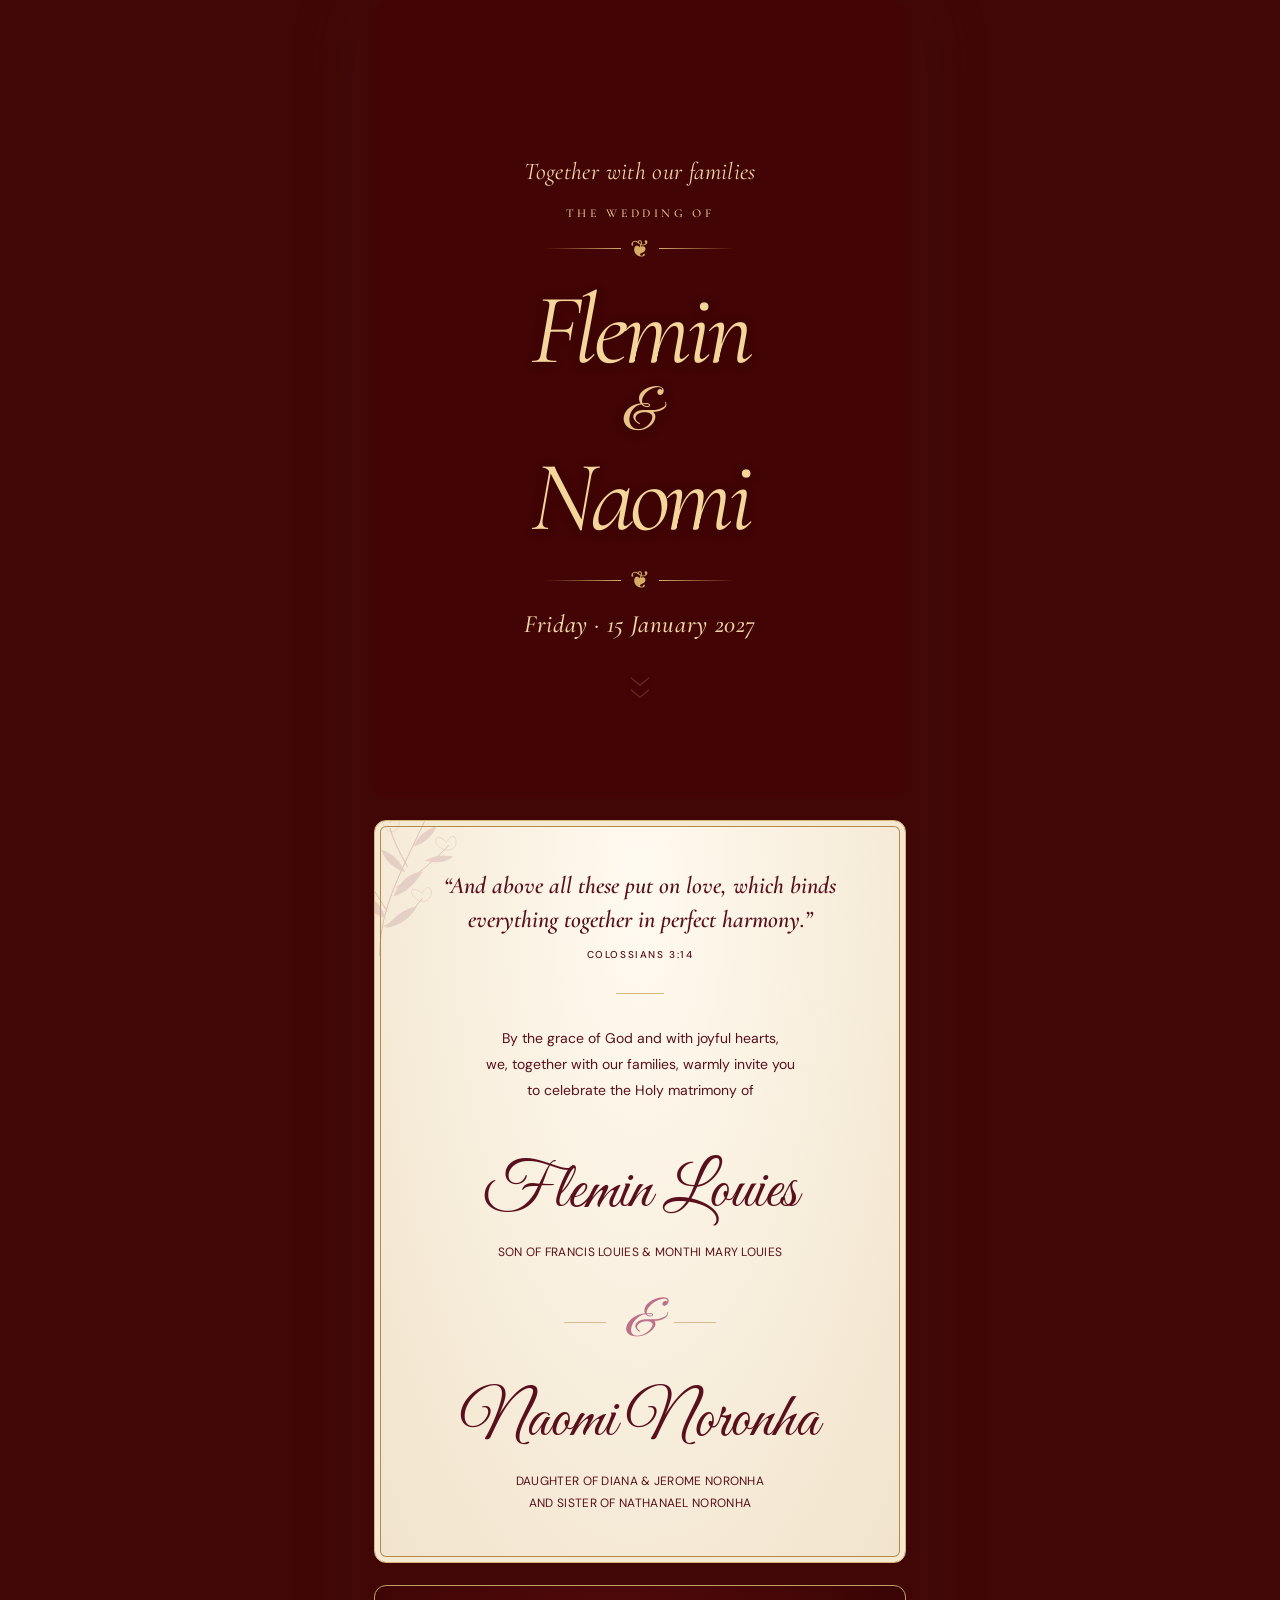
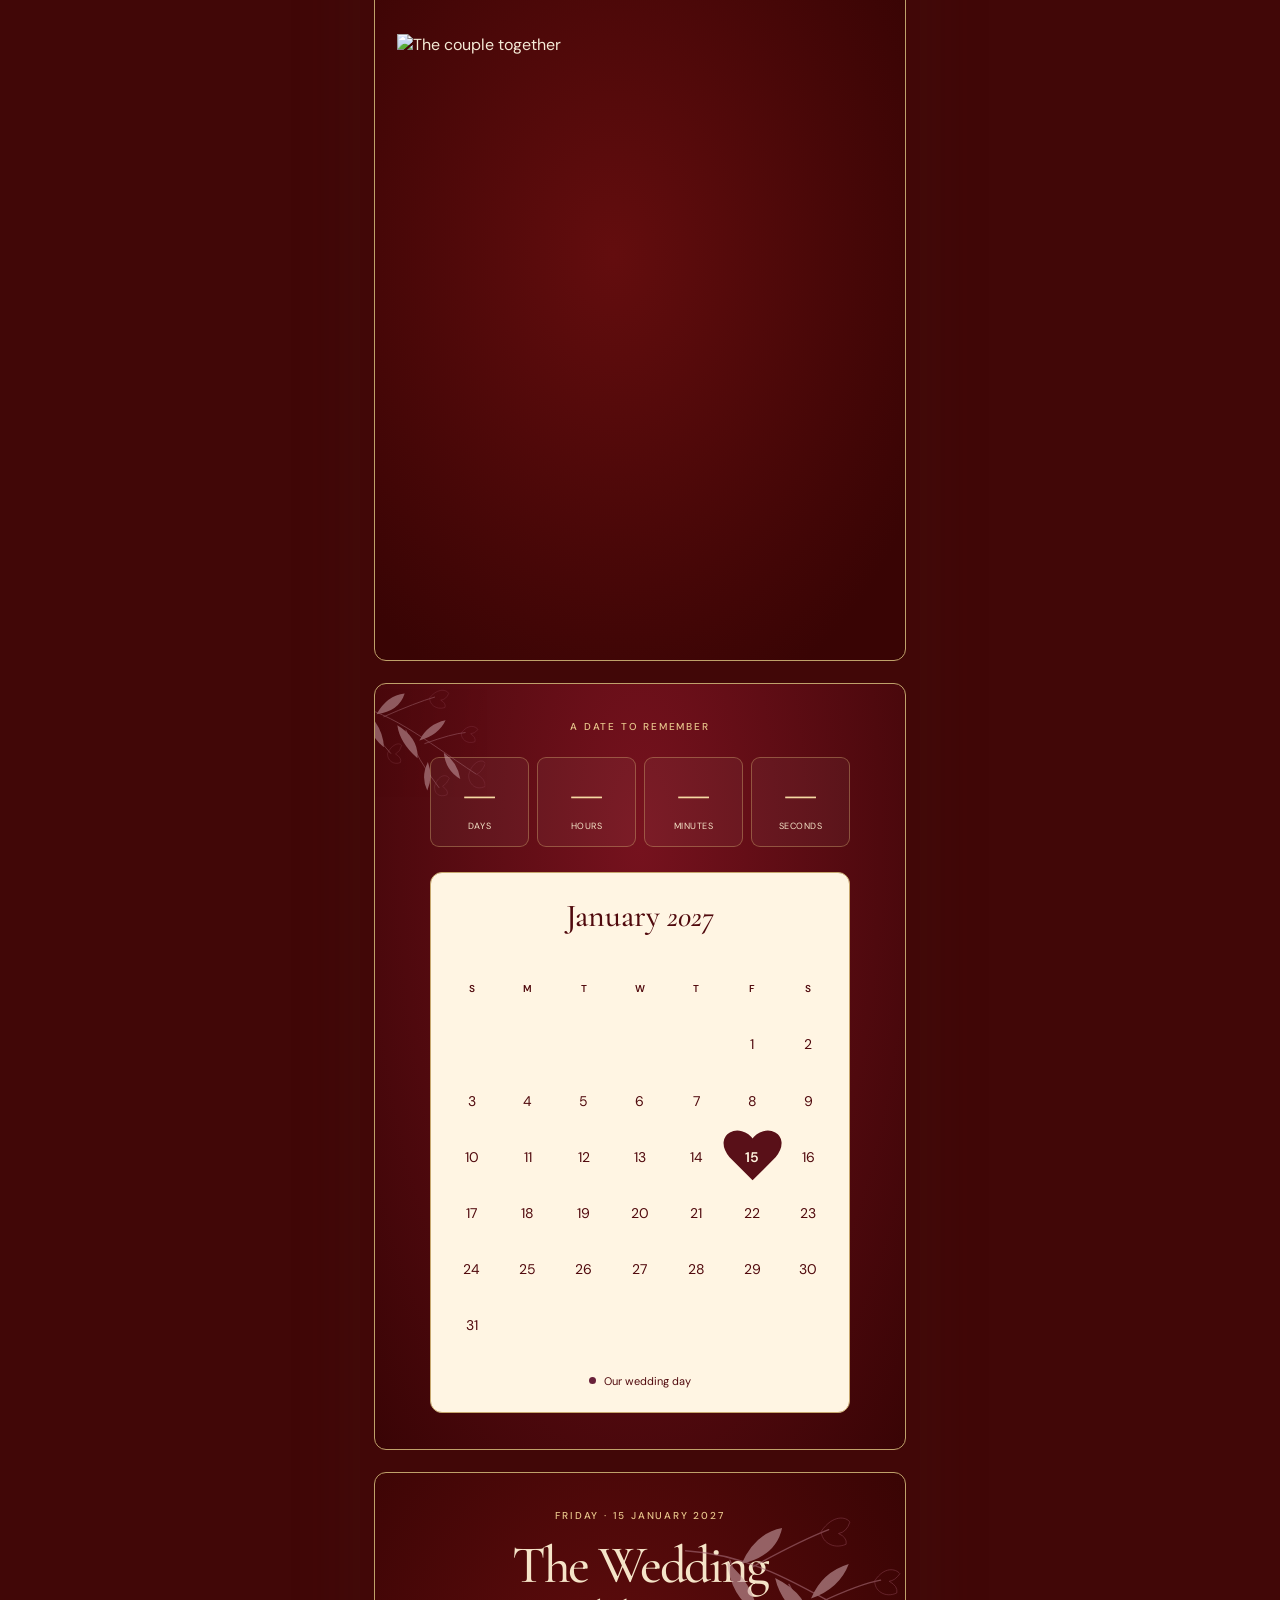
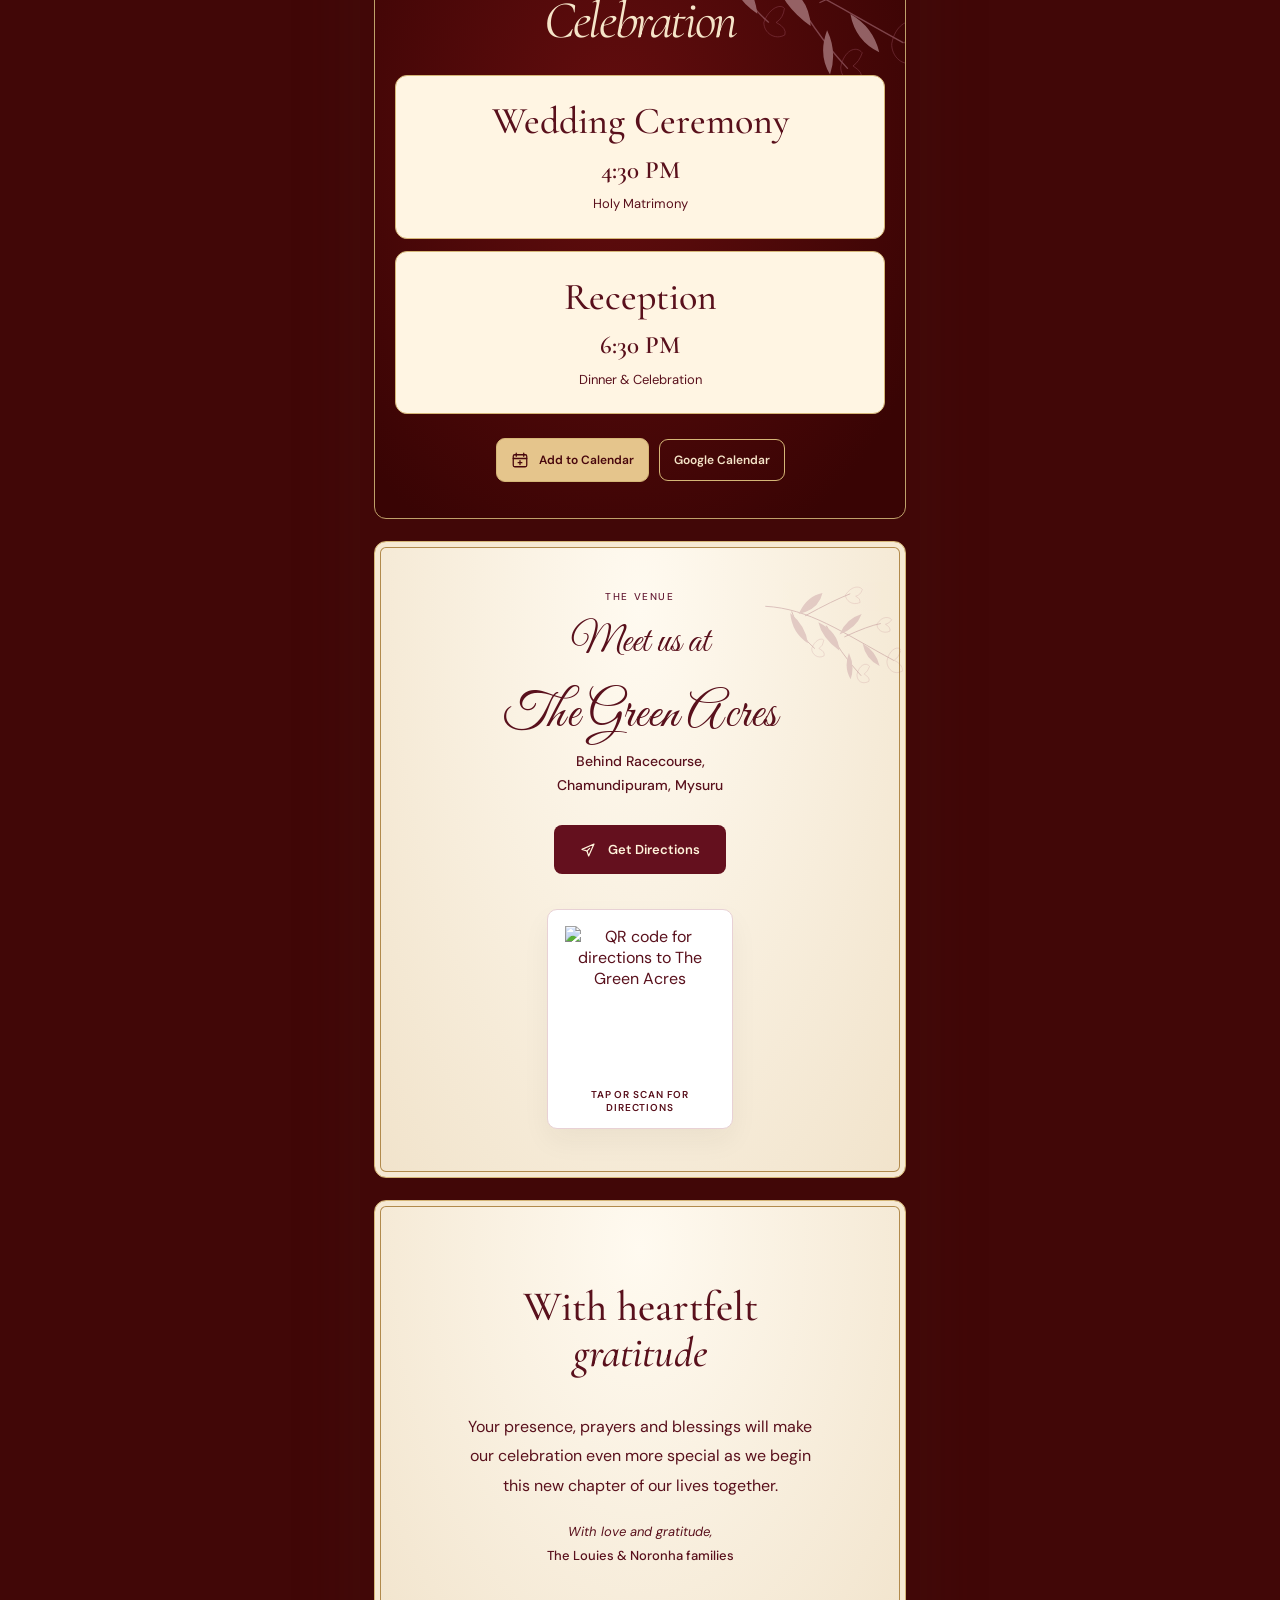
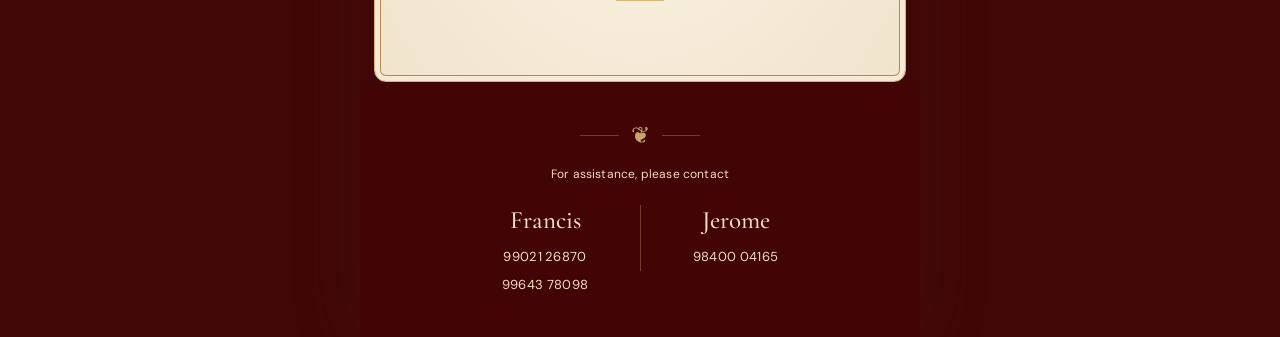
==== commit 631f42fd: "Create V10 experiment from final V9 with couple photo overlay" ====
--- a/v10.html
+++ b/v10.html
@@ -1,16 +1 @@
-<!doctype html><html lang="en"><head><meta charset="utf-8"><meta name="viewport" content="width=device-width,initial-scale=1"><meta name="theme-color" content="#fffaf8"><title>Flemin &amp; Naomi | Wedding Invitation</title><meta name="description" content="Friday, 15 January 2027 · The Green Acres, Mysuru"><meta property="og:type" content="website"><meta property="og:title" content="Flemin &amp; Naomi | Wedding Invitation"><meta property="og:description" content="Friday, 15 January 2027"><meta property="og:image" content="https://flemin-naomi.vercel.app/wedding-cover.jpg"><meta property="og:image:secure_url" content="https://flemin-naomi.vercel.app/wedding-cover.jpg"><meta property="og:image:width" content="1200"><meta property="og:image:height" content="675"><meta property="og:image:type" content="image/jpeg"><meta name="twitter:card" content="summary_large_image"><meta name="twitter:title" content="Flemin &amp; Naomi | Wedding Invitation"><meta name="twitter:description" content="Friday, 15 January 2027"><meta name="twitter:image" content="https://flemin-naomi.vercel.app/wedding-cover.jpg"><link rel="preconnect" href="https://fonts.googleapis.com"><link rel="preconnect" href="https://fonts.gstatic.com" crossorigin><link href="https://fonts.googleapis.com/css2?family=Cormorant+Garamond:ital,wght@0,400;0,500;0,600;1,400&family=DM+Sans:wght@400;500;600;700&display=swap" rel="stylesheet"><style>*{box-sizing:border-box}html{scroll-behavior:smooth}body{margin:0;background:#f6f2ed;color:#292725;font-family:"DM Sans",Arial,sans-serif;-webkit-font-smoothing:antialiased}a{color:inherit;text-decoration:none}.hero{height:100svh;min-height:610px;max-height:1000px;position:relative;display:grid;place-items:center;isolation:isolate;background:#696c63 url("https://images.unsplash.com/photo-1519741497674-611481863552?auto=format&fit=crop&w=2400&q=88") center 54%/cover no-repeat;color:white;text-align:center}.hero:before{content:"";position:absolute;inset:0;background:linear-gradient(180deg,rgba(13,20,15,.4),rgba(13,20,15,.2) 35%,rgba(13,20,15,.46));z-index:-1}.frame{position:absolute;inset:18px;border:1px solid rgba(255,255,255,.5);pointer-events:none}.mini-brand{position:absolute;top:45px;left:0;right:0;font-family:"Cormorant Garamond",serif;font-size:33px;letter-spacing:.02em}.mini-brand em{font-size:24px;font-weight:400}.hero-content{padding:95px 20px 85px;width:100%}.eyebrow{font-size:10px;letter-spacing:.33em;text-transform:uppercase;font-weight:500}.hero h1{font-family:"Cormorant Garamond",serif;font-weight:400;font-size:clamp(87px,13vw,190px);line-height:.78;letter-spacing:-.065em;margin:50px auto 41px;text-shadow:0 4px 40px rgba(0,0,0,.14)}.hero h1 em{display:block;font-weight:400;font-size:.51em;letter-spacing:0;line-height:1.15;margin:6px 0 12px}.hero-date{font-size:11px;letter-spacing:.23em}.hero-location{font-size:10px;letter-spacing:.18em;text-transform:uppercase;margin-top:18px}.scroll{position:absolute;bottom:37px;left:50%;transform:translateX(-50%);display:flex;align-items:center;justify-content:center;width:64px;height:60px;cursor:pointer}.scroll-chevrons{display:flex;flex-direction:column;align-items:center;gap:0;filter:drop-shadow(0 1px 5px rgba(0,0,0,.4))}.scroll-chevrons svg{width:24px;height:12px;display:block;stroke:#fff;stroke-width:2;fill:none;stroke-linecap:round;stroke-linejoin:round;opacity:.2;animation:chevron-flow 1.65s ease-in-out infinite}.scroll-chevrons svg:nth-child(2){animation-delay:.23s}@keyframes chevron-flow{0%,100%{opacity:.2;transform:translateY(-3px)}38%{opacity:1;transform:translateY(2px)}70%{opacity:.35;transform:translateY(4px)}}.intro{padding:100px 24px 84px;text-align:center}.inner{max-width:920px;margin:0 auto}.intro-kicker{font-size:12px;letter-spacing:.19em;text-transform:uppercase;color:#62554c;font-weight:600}.intro h2{font-family:"Cormorant Garamond",serif;font-size:clamp(65px,10vw,119px);font-weight:500;letter-spacing:-.045em;line-height:1;margin:24px 0 13px;color:#262322}.intro-date{font-size:15px;color:#413b37;font-weight:500;margin:0 0 33px}.intro-verse{font-family:"Cormorant Garamond",serif;font-style:italic;color:#4b403b;font-size:clamp(25px,3.4vw,35px);line-height:1.35;margin:0 auto 12px;max-width:690px}.intro-ref{font-size:11px;color:#5d514b;letter-spacing:.13em;text-transform:uppercase;font-weight:600}.details{padding:0 24px 42px}.cards{max-width:900px;margin:0 auto;display:grid;grid-template-columns:1fr 1fr;gap:18px}.card{background:linear-gradient(150deg,#ebe1d5,#ded0c2);border:1px solid rgba(134,105,87,.20);color:#352b26;border-radius:14px;text-align:center;padding:39px 24px 40px;box-shadow:0 12px 30px rgba(69,46,34,.045)}.card-icon{width:32px;height:32px;color:#755a4d;display:block;margin:0 auto 17px}.card h3{font-family:"Cormorant Garamond",serif;font-size:clamp(42px,5vw,62px);line-height:1;font-weight:500;margin:0 0 15px}.card-time{font-size:17px;color:#3e332c;font-weight:600}.calendar-wrap{text-align:center;margin:31px 0 64px}.calendar-button{display:inline-flex;align-items:center;justify-content:center;gap:10px;border-radius:100px;border:1px solid #7f6c5d;padding:14px 25px;color:#3b312a;font-size:12px;font-weight:600;background:#f5f0e9;transition:background .2s}.calendar-button:hover{background:#eadfd3}.calendar-button svg{width:18px;height:18px}.venue{padding:0 24px 105px;text-align:center}.venue-inner{max-width:600px;margin:0 auto}.venue-kicker{font-size:11px;letter-spacing:.2em;text-transform:uppercase;font-weight:600;color:#62554c}.venue h2{font-family:"Cormorant Garamond",serif;font-weight:500;font-size:clamp(57px,7vw,87px);letter-spacing:-.045em;line-height:1;margin:22px 0 10px;color:#292521}.venue p{margin:0 0 28px;color:#4b413c;font-size:14px;font-weight:500}.directions{display:inline-flex;align-items:center;justify-content:center;gap:12px;background:#42372f;color:white;border-radius:100px;padding:16px 26px;font-size:13px;font-weight:600}.directions svg{width:16px;height:16px}.qr-wrap{width:186px;margin:35px auto 0;padding:16px 16px 14px;background:#fffdfb;border:1px solid #e4dcd3;border-radius:16px;box-shadow:0 12px 28px rgba(48,32,22,.05)}.qr-wrap img{width:100%;aspect-ratio:1;display:block}.qr-caption{font-size:10px;letter-spacing:.09em;color:#61554e;margin-top:12px;font-weight:600}.footer{text-align:center;background:#eee9e3;border-top:1px solid #ded7d0;padding:34px 20px 37px}.footer-title{font-family:"Cormorant Garamond",serif;font-size:35px;color:#302a26}.footer-date{font-size:11px;letter-spacing:.1em;color:#51463f;font-weight:500;margin-top:5px}@media(max-width:650px){.hero{min-height:610px}.frame{inset:11px}.mini-brand{top:32px;font-size:29px}.hero h1{font-size:clamp(79px,18vw,118px);margin:35px 0 37px}.hero h1 em{font-size:.62em}.eyebrow{font-size:9px;letter-spacing:.24em}.hero-date{font-size:10px;letter-spacing:.16em}.scroll{bottom:31px}.intro{padding:78px 21px 73px}.intro-kicker{font-size:10px}.intro h2{font-size:clamp(59px,12.5vw,81px);margin:21px 0 12px}.intro-date{font-size:14px;margin-bottom:28px}.intro-verse{font-size:27px}.intro-ref{font-size:10px}.details{padding:0 17px 33px}.cards{gap:12px}.card{border-radius:12px;padding:30px 8px 33px}.card-icon{width:28px;height:28px;margin-bottom:13px}.card h3{font-size:clamp(31px,7.5vw,44px);margin:15px 0 13px}.card-time{font-size:15px}.calendar-wrap{margin:27px 0 59px}.venue{padding:0 20px 85px}.venue h2{font-size:64px}.footer{padding:28px 20px}}@media(max-width:360px){.cards{gap:9px}.card{padding-left:6px;padding-right:6px}.card h3{font-size:30px}}@media(prefers-reduced-motion:reduce){html{scroll-behavior:auto}.scroll-chevrons svg{animation:none;opacity:1}}
-:root{--wine:#721b32;--ink:#4c2831;--rose:#b56b80;--gold:#b5985b;--paper:#fffcfa}
-body{background:var(--paper);color:var(--ink)}.hero{background-color:#60464c}.hero:before{background:linear-gradient(180deg,#21141d77,#29151c44 38%,#21141d80)}.hero h1{text-shadow:0 3px 35px #1d101b55}.frame{border-color:#fff9ef77}.mini-brand{letter-spacing:.12em}.hero-date{font-weight:500}.intro{position:relative;overflow:hidden;background:radial-gradient(ellipse at 0 12%,#f5e0e6 0,transparent 29%),radial-gradient(ellipse at 100% 90%,#f7e6e9 0,transparent 28%),var(--paper);padding:104px 25px 92px}.intro .inner{position:relative;z-index:1;max-width:750px}.botanical{position:absolute;width:clamp(95px,17vw,205px);left:-18px;top:12px;opacity:.58;pointer-events:none;transform:rotate(-9deg)}.intro-verse{color:var(--wine);max-width:580px;font-size:clamp(26px,3.5vw,36px)}.intro-ref{color:#87604d;font-size:10px;letter-spacing:.23em}.gold-rule,.footer-rule{width:48px;height:1px;background:var(--gold);margin:32px auto}.invite-copy{font-size:15px;line-height:1.9;margin:0 auto 34px;max-width:440px}.intro .full-name{font-size:clamp(44px,7.5vw,78px);line-height:1.04;letter-spacing:-.025em;color:var(--wine);margin:0 0 10px;font-weight:500}.parents{font-size:12px;line-height:1.8;max-width:500px;margin:0 auto;color:#66464f;letter-spacing:.025em}.and{display:flex;justify-content:center;align-items:center;gap:18px;margin:23px auto;color:var(--rose)}.and:before,.and:after{content:"";height:1px;width:42px;background:var(--gold);opacity:.65}.and span{font:italic 39px/1 "Cormorant Garamond",serif}.pledge{font:italic 25px/1.4 "Cormorant Garamond",serif;color:var(--wine);margin:38px auto 0;max-width:430px}.details{padding:0 24px 35px}.date-banner{max-width:900px;margin:0 auto 18px;border:1px solid #e8d1d5;border-radius:18px;padding:31px 20px 29px;text-align:center;background:linear-gradient(135deg,#fcf0f1,#fffaf7 55%,#f7e6ea);color:var(--wine)}.date-label{font-size:10px;letter-spacing:.25em;text-transform:uppercase;font-weight:600}.date-grid{display:grid;grid-template-columns:1fr auto 1fr;align-items:center;gap:clamp(12px,4vw,44px);max-width:460px;margin:9px auto}.date-number{font:500 clamp(86px,12vw,120px)/1 "Cormorant Garamond",serif}.date-side{font-size:12px;letter-spacing:.13em;line-height:1.7;text-transform:uppercase;border-top:1px solid #c5a774;border-bottom:1px solid #c5a774;padding:12px 0}.date-sub{font:italic 21px/1.2 "Cormorant Garamond",serif}.card{background:#fff;border-color:#ead9dc;color:var(--wine);border-radius:16px;padding:30px 15px;box-shadow:0 10px 32px #6b25320a}.card-icon{color:var(--rose)}.card-time{color:var(--wine)}.event-note{font-size:11px;margin:12px 0 0;color:#795b64}.calendar-wrap{display:flex;align-items:center;justify-content:center;gap:12px;flex-wrap:wrap;margin:27px 0 63px}.calendar-button{color:white;background:var(--wine);border-color:var(--wine)}.calendar-button:hover{background:#542034}.google-calendar{border:1px solid #d1afb8;border-radius:100px;padding:14px 22px;font-size:12px;font-weight:600;color:var(--wine)}.venue{padding-bottom:85px}.venue-kicker,.venue h2{color:var(--wine)}.venue p{color:#6a4d55;line-height:1.7}.directions{background:var(--wine)}.qr-wrap{background:white;border-color:#e8d1d5}.qr-caption{color:var(--wine)}.footer{background:#f9ebed;border-color:#e8d1d5;padding:44px 20px}.footer-title,.footer-date{color:var(--wine)}.footer-rule{margin:22px auto}.contacts,.contact-label{font-size:12px;line-height:1.7;color:#68424e;margin:5px 0}.contacts a{text-decoration:underline;text-underline-offset:3px}.scroll{z-index:2}a:focus-visible{outline:2px solid var(--gold);outline-offset:4px}@media(max-width:650px){.intro{padding:75px 23px 65px}.intro .full-name{font-size:clamp(40px,10vw,55px)}.wide-only{display:none}.botanical{opacity:.36;left:-24px}.invite-copy{font-size:14px}.parents{font-size:11px}.pledge{font-size:24px}.details{padding:0 16px 25px}.date-banner{padding:25px 14px 23px;border-radius:14px}.date-side{font-size:10px;letter-spacing:.09em}.card{padding:25px 9px}.event-note{font-size:10px}.calendar-wrap{gap:9px;margin-bottom:52px}.calendar-button,.google-calendar{padding:13px 17px}.venue h2{font-size:clamp(50px,12vw,68px)}}@media(max-width:360px){.date-side{letter-spacing:.04em}.date-grid{gap:9px}.card h3{font-size:29px}}
- 
-body{background:#fffdfb}.hero{max-height:none;min-height:620px;background-position:center 54%}.hero:before{background:linear-gradient(180deg,#20131d80,#20131d28 42%,#20131d88)}.frame{inset:16px;border-radius:2px}.hero-nav{position:absolute;top:94px;display:flex;gap:25px;font-size:10px;letter-spacing:.15em;text-transform:uppercase}.hero-nav a{padding:9px 0}.hero h1{animation:arrival 1.5s cubic-bezier(.2,.7,.2,1) both}.hero-content .eyebrow,.hero-date,.hero-location{animation:arrival 1.4s .2s both}@keyframes arrival{from{opacity:0;transform:translateY(18px)}to{opacity:1;transform:translateY(0)}}.intro{padding:130px 25px 125px;background:radial-gradient(ellipse at 0 10%,#f8e8eb,transparent 25%),#fffdfb}.intro .inner{max-width:760px}.intro-verse{font-size:clamp(30px,4vw,43px);line-height:1.25}.invite-copy{margin:0 auto 50px}.intro .full-name{font-size:clamp(48px,8vw,92px)}.and{margin:34px auto}.pledge{margin-top:55px}.botanical{width:clamp(115px,20vw,250px);opacity:.6}.occasion{background:#682039;color:#fff6ef;padding:90px max(6vw,24px);display:grid;grid-template-columns:1fr 1fr;gap:clamp(35px,7vw,110px);align-items:center}.occasion-copy{max-width:520px;justify-self:end;width:100%}.section-kicker{font-size:10px;font-weight:600;letter-spacing:.25em;text-transform:uppercase}.occasion h2,.section-heading h2,.interlude h2{font:400 clamp(52px,7vw,95px)/.95 "Cormorant Garamond",serif;letter-spacing:-.045em;margin:24px 0}.occasion h2 i,.section-heading h2 i,.interlude h2 i{font-weight:400}.occasion-copy p{font-size:14px;line-height:1.8;color:#f0dce0}.countdown{display:grid;grid-template-columns:repeat(4,1fr);gap:12px;margin-top:35px;max-width:420px}.countdown div{border-top:1px solid #ffffff55;padding-top:15px}.countdown strong{display:block;font:400 40px/1 "Cormorant Garamond",serif;font-variant-numeric:tabular-nums}.countdown span{display:block;font-size:9px;text-transform:uppercase;letter-spacing:.15em;margin-top:8px}.month-card{background:#fffaf6;color:#682039;border-radius:24px;padding:clamp(22px,4vw,45px);width:100%;max-width:460px;box-shadow:0 20px 65px #32102135}.month-title{font:500 43px/1 "Cormorant Garamond",serif;margin-bottom:26px}.month-title i{font-size:30px;color:#a46b79}.month-grid{display:grid;grid-template-columns:repeat(7,1fr);gap:5px;text-align:center;align-items:center}.month-grid span{aspect-ratio:1;display:grid;place-items:center;font-size:14px}.month-grid .weekday{font-size:10px;color:#9a6877;font-weight:600}.month-grid .selected{border-radius:50%;background:#682039;color:white;box-shadow:0 0 0 4px #ead2da;font-weight:600}.month-note{display:flex;align-items:center;justify-content:center;gap:8px;font-size:11px;margin-top:22px;color:#79515e}.month-note span{width:7px;height:7px;border-radius:50%;background:#682039}.details{padding:95px 24px 35px}.section-heading{text-align:center;color:var(--wine);margin:0 auto 45px}.section-heading h2{font-size:clamp(48px,6vw,76px)}.cards{gap:20px}.card{padding:42px 18px;background:#fffaf8;border-radius:22px}.card h3{font-size:clamp(40px,5vw,65px)}.calendar-wrap{margin-bottom:60px}.interlude{position:relative;isolation:isolate;min-height:460px;display:grid;place-items:center;text-align:center;padding:80px 24px;color:white;background:#593c40 url("https://images.unsplash.com/photo-1519741497674-611481863552?auto=format&fit=crop&w=1600&q=80") center 75%/cover no-repeat}.interlude:before{content:"";position:absolute;inset:0;background:#29151c88;z-index:-1}.interlude p{font-size:14px;line-height:1.7;max-width:350px;margin:auto}.venue{padding:105px 24px}.venue h2{margin-top:24px}.closing-monogram{font:400 50px/1 "Cormorant Garamond",serif;color:var(--wine);margin-bottom:20px}.closing-monogram i{font-size:.7em;color:var(--rose)}.footer{padding:60px 20px}.reveal-ready .reveal{opacity:0;transform:translateY(24px);transition:opacity .85s ease,transform .85s ease}.reveal-ready .reveal.visible{opacity:1;transform:none}@media(max-width:700px){.hero-nav{top:70px;gap:20px;font-size:9px}.hero{min-height:600px}.intro{padding:95px 23px}.intro .full-name{font-size:clamp(43px,10vw,65px)}.occasion{grid-template-columns:1fr;padding:65px 24px;gap:38px}.occasion-copy{justify-self:center;text-align:center}.countdown{margin:30px auto 0}.month-card{justify-self:center}.details{padding:70px 16px 20px}.section-heading{margin-bottom:30px}.cards{gap:12px}.card{padding:30px 8px}.card h3{font-size:clamp(31px,8vw,48px)}.interlude{min-height:380px}.venue{padding:75px 20px}.frame{inset:11px}}@media(prefers-reduced-motion:reduce){*,*:before,*:after{animation:none!important;transition:none!important;scroll-behavior:auto!important}.reveal-ready .reveal{opacity:1;transform:none}}
-
-.progress{position:fixed;z-index:100;top:0;left:0;height:3px;width:100%;background:#c6a06c;transform:scaleX(0);transform-origin:left;pointer-events:none}.opening{display:none;position:fixed;inset:0;z-index:90;background:radial-gradient(ellipse at 50% 30%,#fffaf3,#ecd7d9);color:#651c35;place-items:center;text-align:center;padding:24px;transition:opacity .85s,visibility .85s}.opening.active{display:grid}.opening.dismissed{opacity:0;visibility:hidden;pointer-events:none}.opening-inner{width:min(100%,470px);padding:60px 20px;border:1px solid #b8947966;position:relative}.opening-inner:before{content:"";position:absolute;inset:8px;border:1px solid #b8947933;pointer-events:none}.seal{font:400 68px/1 "Cormorant Garamond",serif;letter-spacing:-.07em}.seal i{font-size:.6em;color:#b18b62}.opening p,.opening small{font-size:9px;letter-spacing:.23em;display:block;margin:26px 0}.opening h2{font:400 clamp(54px,12vw,82px)/1 "Cormorant Garamond",serif;margin:25px 0 35px}.opening button{border:0;border-radius:40px;background:#651c35;color:white;font:500 13px "DM Sans",sans-serif;padding:16px 27px;cursor:pointer}.intro{position:relative;overflow:hidden;background:radial-gradient(ellipse at 0 10%,#f5dfe4,transparent 32%),radial-gradient(ellipse at 100% 95%,#f5dfe4,transparent 30%),#fffdfb}.intro:after{content:"";position:absolute;inset:18px;border:1px solid #c6a06c44;pointer-events:none}.intro .inner{position:relative;z-index:1}.occasion{position:relative;background:radial-gradient(ellipse at 85% 0%,#963c58,#58152e 65%)}.occasion:before{content:"";position:absolute;inset:14px;border:1px solid #d5b58155;pointer-events:none}.month-grid .selected{animation:datepulse 3s ease-in-out infinite}.cards .card{overflow:hidden;padding:0 0 35px;border:1px solid #e7d3cd;box-shadow:0 12px 40px #651c3509}.event-image{height:clamp(135px,23vw,265px);background-size:cover;background-position:center;transition:transform .8s}.ceremony .event-image{background-image:url('https://images.unsplash.com/photo-1519741497674-611481863552?auto=format&fit=crop&w=1000&q=85')}.reception .event-image{background-image:url('https://images.unsplash.com/photo-1511795409834-ef04bbd61622?auto=format&fit=crop&w=1000&q=85')}.card:hover .event-image{transform:scale(1.035)}.cards .card-icon{margin-top:25px}.interlude{background-image:url('https://images.unsplash.com/photo-1519225421980-715cb0215aed?auto=format&fit=crop&w=1800&q=85');min-height:560px}.venue{background:radial-gradient(ellipse at 50% 0%,#f4e2e5,transparent 65%),#fffaf6}.venue-inner{border:1px solid #c6a06c55;border-radius:30px;padding:50px 20px;max-width:780px;margin:auto;background:#fffdfbaa}.footer{background:#651c35;color:#fff5ee}.footer .closing-monogram,.footer .footer-title,.footer .footer-date,.footer .contact-label,.footer .contacts{color:#fff5ee}.reveal-ready .reveal{transition:opacity 1s ease,transform 1s cubic-bezier(.2,.7,.2,1)}@keyframes datepulse{50%{box-shadow:0 0 0 7px #ead2da88}}@media(max-width:700px){.intro:after,.occasion:before{inset:10px}.interlude{min-height:430px}.venue-inner{padding:38px 12px}.cards .card{padding-bottom:25px}}@media(prefers-reduced-motion:reduce){.opening{transition:none}.month-grid .selected{animation:none}}
-.hero{overflow:hidden;background-image:none!important}.hero:after{content:"";position:absolute;inset:0;z-index:-2;background:url("https://images.unsplash.com/photo-1519741497674-611481863552?auto=format&fit=crop&w=2400&q=88") center 54%/cover;animation:cinema 18s ease-out both}.hero-petals{position:absolute;inset:0;pointer-events:none;overflow:hidden}.hero-petals i{position:absolute;left:var(--x);top:-30px;width:9px;height:15px;border-radius:75% 15% 70% 20%;background:#f5d2dc99;animation:petal-fall var(--duration) var(--delay) linear infinite}.hero-content{position:relative}.hero h1{animation:arrival 1.7s .15s both}.month-card{isolation:isolate}.celebration-canvas{position:absolute;inset:-25px;width:calc(100% + 50px);height:calc(100% + 50px);pointer-events:none;z-index:3}.card-icon{stroke-dasharray:100;stroke-dashoffset:0}.visible .card-icon{animation:draw-icon 1.8s ease both}.visible .card:nth-child(2) .card-icon{animation-delay:.25s}.closing-monogram{position:relative;display:inline-block}.closing-monogram:after{content:"";display:block;height:1px;background:linear-gradient(90deg,transparent,#d5b581,transparent);margin:12px auto;width:100%;transform:scaleX(0);transition:transform 1.4s}.closing-monogram.visible:after{transform:scaleX(1)}@keyframes cinema{from{transform:scale(1.12)}to{transform:scale(1)}}@keyframes petal-fall{0%{transform:translate(0,-20px) rotate(0);opacity:0}12%{opacity:.8}90%{opacity:.6}100%{transform:translate(80px,110vh) rotate(280deg);opacity:0}}@keyframes draw-icon{from{stroke-dashoffset:100}to{stroke-dashoffset:0}}@media(prefers-reduced-motion:reduce){.hero-petals,.celebration-canvas{display:none}.closing-monogram:after{transform:none}}
-:root{--wine:#651c35;--rose:#ba7189;--gold:#c6a06c}.hero-script{font:400 clamp(26px,5vw,42px)/1.3 "Great Vibes",cursive;color:#f9dfc4;margin:17px 0 0}.hero h1{font-family:"Cormorant Garamond",serif;margin-top:20px}.hero h1 em{font-family:"Great Vibes",cursive;font-size:.49em;color:#f9dfc4}.intro{background:radial-gradient(ellipse at 0 0,#edc3ce,transparent 36%),radial-gradient(ellipse at 100% 95%,#f3d5b9,transparent 40%),#fffaf6}.intro .full-name{font-family:"Playfair Display",serif;font-size:clamp(42px,6.5vw,78px);font-weight:400;letter-spacing:-.045em}.and span{font-family:"Great Vibes",cursive;font-size:52px}.script-accent{font:400 clamp(34px,5vw,55px)/1.25 "Great Vibes",cursive;color:#a85d77;margin:16px 0 0}.occasion{background:radial-gradient(ellipse at 90% 0%,#b65f78,transparent 60%),linear-gradient(130deg,#54152d,#842b48)}.month-card{background:linear-gradient(140deg,#fffdf8,#fae9e4)}.details{background:linear-gradient(180deg,#fffaf6,#f8e9e8 55%,#fffaf6)}.section-heading h2{margin-top:12px}.timeline{position:relative;max-width:900px;margin:auto;padding:15px 0}.timeline-line{position:absolute;left:50%;top:0;bottom:0;width:2px;background:#d8b5b9;transform:translateX(-50%)}.timeline-line span{display:block;width:100%;height:100%;background:linear-gradient(#c6a06c,#a85d77);transform:scaleY(0);transform-origin:top}.timeline .cards{display:flex;flex-direction:column;gap:40px;max-width:none;position:relative}.timeline .card{width:calc(50% - 35px);position:relative;overflow:visible;border-radius:24px;text-align:left;padding:0 0 30px;background:#fffdf9}.timeline .card:nth-child(2){align-self:flex-end;background:#f2f5ed}.timeline .event-image{border-radius:23px 23px 0 0;height:220px}.timeline .card h3,.timeline .card-time,.timeline .event-note{margin-left:25px;margin-right:20px}.timeline .card h3{font-family:"Playfair Display",serif;font-size:clamp(34px,4vw,49px);font-weight:400;margin-top:25px}.timeline .card-icon{display:none}.timeline-marker{position:absolute;right:-56px;top:40px;width:42px;height:42px;display:grid;place-items:center;border-radius:50%;background:#651c35;color:#fff5e9;box-shadow:0 0 0 6px #f9e6e5;z-index:2}.timeline-marker svg{width:22px;height:22px}.timeline .card:nth-child(2) .timeline-marker{right:auto;left:-56px;background:#70836b}.timeline .card-time{font-size:22px;color:#a85d77}.timeline .card:nth-child(2) .card-time{color:#52664c}.venue{background:radial-gradient(ellipse at 0 0,#e4e9d9,transparent 45%),radial-gradient(ellipse at 100% 100%,#f0d0ca,transparent 50%),#fffaf6}.venue h2{font-family:"Playfair Display",serif;font-size:clamp(45px,7vw,77px)}.closing-monogram{font-family:"Great Vibes",cursive;font-size:72px}.footer{background:linear-gradient(135deg,#481126,#842e49)}@media(max-width:700px){.hero-script{font-size:28px}.hero h1{margin-top:22px}.intro .full-name{font-size:clamp(36px,9vw,54px)}.timeline{padding-left:45px}.timeline-line{left:20px}.timeline .cards{gap:30px}.timeline .card{width:100%;align-self:auto!important}.timeline .timeline-marker,.timeline .card:nth-child(2) .timeline-marker{left:-44px;right:auto;width:36px;height:36px;top:35px;box-shadow:0 0 0 4px #f9e6e5}.timeline-marker svg{width:19px;height:19px}.timeline .event-image{height:180px}.timeline .card h3{font-size:36px}.timeline .card h3,.timeline .card-time,.timeline .event-note{margin-left:20px}.venue h2{font-size:clamp(40px,10vw,58px)}}@media(prefers-reduced-motion:reduce){.timeline-line span{transform:none!important}}
-
-body{background:#fcf8f0}.hero{isolation:isolate}.hero:after{z-index:-2}.hero:before{z-index:-1}.hero h1{font-family:"Great Vibes",cursive;font-weight:400;font-size:clamp(78px,13vw,170px);letter-spacing:0;line-height:.94}.hero h1 em{font-size:.42em;line-height:1.4}.hero-script{font-family:"Cormorant Garamond",serif;font-style:italic;font-size:25px}.intro,.details,.venue,.blessings{background:#fcf8f0}.intro:after,.occasion:before{border:0}.intro .full-name{font-family:"Great Vibes",cursive;font-size:clamp(54px,9vw,100px);letter-spacing:0;color:#681c36}.intro .botanical{width:clamp(125px,25vw,280px);opacity:.8}.section-heading,.venue-inner,.interlude{position:relative}.section-heading .botanical,.venue-inner .botanical,.interlude .botanical{position:absolute;pointer-events:none;width:clamp(85px,15vw,170px);opacity:.6;top:-20px;right:0;left:auto;transform:rotate(85deg)}.occasion{background:#681c36;gap:40px}.month-card{background:#681c36;color:#fff5e8;border:1px solid #d5b58180;box-shadow:none;border-radius:8px}.month-card .month-title,.month-card .month-title i,.month-card .month-grid span,.month-card .month-note{color:#fff5e8}.month-card .month-grid .selected{position:relative;background:transparent;color:#fff5e8;box-shadow:none;animation:none}.month-grid .selected svg{position:absolute;inset:-3px;width:calc(100% + 6px);height:calc(100% + 6px);color:#e8c3ca;animation:heartbeat 2.8s infinite}.timeline{max-width:540px;padding:20px 0 20px 70px}.timeline-line{left:30px}.timeline .cards{gap:35px}.timeline .card,.timeline .card:nth-child(2){width:100%;align-self:auto;background:transparent;border:0;box-shadow:none;padding:10px 0 25px;border-bottom:1px solid #c5a36b55;border-radius:0}.timeline .timeline-marker,.timeline .card:nth-child(2) .timeline-marker{left:-64px;right:auto;top:15px;width:48px;height:48px;background:#fcf8f0;color:#681c36;border:1px solid #c5a36b;box-shadow:0 0 0 5px #fcf8f0}.timeline-marker svg{width:28px;height:28px}.timeline .card h3{font-family:"Great Vibes",cursive;font-size:52px;margin-top:0;color:#681c36}.timeline .card-time,.timeline .card:nth-child(2) .card-time{color:#ad687d}.timeline .card h3,.timeline .card-time,.timeline .event-note{margin-left:8px}.interlude{background:#ead0d5;min-height:350px;color:#681c36;overflow:hidden}.interlude:before{background:none}.interlude h2,.interlude p,.interlude .section-kicker{color:#681c36}.venue-inner{border:0;background:transparent}.venue h2{font-family:"Great Vibes",cursive;letter-spacing:0}.blessings{text-align:center;padding:85px 24px;color:#681c36}.blessings h2{font:400 clamp(42px,7vw,70px)/1.1 "Cormorant Garamond",serif}.blessings p{max-width:360px;margin:20px auto;line-height:1.7}.footer{background:#681c36}.footer .closing-monogram{font-size:90px}@keyframes heartbeat{50%{transform:scale(1.09)}}@media(max-width:700px){.hero h1{font-size:clamp(76px,19vw,112px)}.intro .full-name{font-size:clamp(49px,12vw,70px)}.timeline{padding-left:54px}.timeline-line{left:20px}.timeline .timeline-marker,.timeline .card:nth-child(2) .timeline-marker{left:-54px;width:40px;height:40px}.timeline .card h3{font-size:45px}.section-heading .botanical{opacity:.25}.venue h2{font-size:55px}}@media(prefers-reduced-motion:reduce){.month-grid .selected svg{animation:none}}
-
-html{background:#e8e1d8}body{max-width:560px;margin:0 auto;background:#f5f0e8;box-shadow:0 0 70px #513b3020;color:#432a28}main{padding:14px 14px 0;background:radial-gradient(ellipse at 0 20%,#d9e0cf99,transparent 35%),radial-gradient(ellipse at 100% 70%,#e9cbd099,transparent 40%),#f5f0e8}main>section{margin:0 0 22px;position:relative;box-sizing:border-box;overflow:hidden;background:#fffdf7!important;border:1px solid #bba16f;border-radius:12px;box-shadow:0 5px 14px #5c423017;padding:48px 22px!important;min-height:0!important;max-width:none!important;color:#432a28!important}main>section:before,main>section:after{display:none!important}.hero{height: min(850px,calc(100svh - 28px));min-height:610px!important;display:flex;align-items:center;justify-content:center;isolation:isolate}.hero .frame{position:absolute;inset:25px 22px;border:1.5px solid #bba16f;border-radius:48% 48% 43% 43% / 24% 24% 24% 24%;pointer-events:none}.hero .mini-brand{position:absolute;top:13%;color:#866445;font-size:22px}.hero .hero-content{padding:0!important;position:relative;z-index:2;width:100%;color:#432a28}.hero .eyebrow,.hero .hero-date,.hero .hero-location,.hero .hero-script{color:#866445}.hero h1{font-family:"Cormorant Garamond",serif;font-size:clamp(57px,15vw,88px);line-height:.95;color:#432a28;letter-spacing:-.035em;text-shadow:none;margin:28px 0}.hero h1 em{font-family:"Great Vibes",cursive;color:#bba16f;font-size:.48em;line-height:1.5}.hero .hero-script{font:400 28px "Great Vibes",cursive}.hero .scroll{bottom:22px;color:#866445}.hero .scroll svg{stroke:#866445}.hero .botanical{position:absolute;width:48%;top:-18px;left:-17px;transform:rotate(12deg);opacity:.9;z-index:1;pointer-events:none}.hero .botanical.lower{top:auto;left:auto;bottom:-18px;right:-17px;transform:rotate(192deg)}.card-flourish{font-size:35px;color:#bba16f;margin:24px 0 0}.intro .inner{padding:0!important}.intro .full-name{font-size:clamp(43px,11vw,64px);line-height:1.2}.intro .intro-verse{font-size:20px}.intro .invite-copy,.intro .parents,.intro .pledge{font-size:13px;line-height:1.75}.intro .botanical{width:110px;opacity:.48;left:-22px;top:-15px}.occasion{display:block!important;text-align:center}.occasion>.botanical{position:absolute;width:110px;right:-20px;top:-15px;transform:rotate(90deg);opacity:.55}.occasion-copy{color:#432a28!important;margin-bottom:25px}.occasion-copy h2,.occasion-copy p,.occasion-copy .section-kicker,.countdown strong,.countdown span{color:#432a28!important}.occasion-copy h2{font-size:42px}.countdown{justify-content:center;gap:8px}.countdown>div{background:#f4e7e3!important;border-color:#bba16f55!important}.month-card{margin:auto;max-width:350px;padding:20px!important;background:#432a28!important;border-radius:9px}.month-card .month-title{font-family:"Great Vibes",cursive;font-size:36px}.details .section-heading{margin:0 0 25px}.section-heading h2{font-size:34px}.script-accent{font-size:38px}.timeline{padding:0 0 0 45px}.timeline-line{left:18px}.timeline .cards{gap:18px}.timeline .card{padding:5px 0 20px!important}.timeline .timeline-marker,.timeline .card:nth-child(2) .timeline-marker{left:-46px;width:38px;height:38px;background:#fffdf7}.timeline .card h3{font-size:38px}.timeline .card-time{font-size:19px}.timeline .event-note{font-size:12px}.calendar-wrap{margin-top:25px}.calendar-button,.directions{background:#432a28!important;color:#fffdf7!important;border-radius:30px}.interlude h2{font-size:40px}.interlude .botanical{opacity:.5}.venue-inner{padding:0!important}.venue h2{font-size:49px}.venue p{font-size:14px}.venue .botanical{width:100px;opacity:.45}.blessings h2{font-size:42px}.footer{padding:42px 15px!important}.footer .closing-monogram{font-size:65px}.progress{max-width:560px;left:50%;margin-left:min(-50vw,-280px);display:none}.section-kicker,.venue-kicker{letter-spacing:.16em;font-size:10px}.gold-rule{background:#bba16f}.reveal-ready .reveal{transform:translateY(12px)}.reveal-ready .reveal.visible{transform:none}@media(max-width:380px){main{padding:10px 10px 0}main>section{padding:40px 15px!important}.hero .frame{inset:20px 15px}.hero h1{font-size:55px}}
-html{background:#eee7e2}body{max-width:500px;background:#f5f0e9}main{padding:0;background:#f5f0e9}main>section{margin:0;border:0;border-radius:0;box-shadow:none;background:#f5f0e9!important;padding:58px 26px!important}.hero{min-height:610px!important;height: min(740px,100svh)}.hero .mini-brand{top:14%;color:#b58b91;font-size:32px;font-weight:300}.hero .botanical{width:65%;top:-30px;left:-45px;opacity:1;transform:rotate(-20deg)}.hero .botanical.lower{display:none}.hero h1{font-family:"Great Vibes",cursive;font-size:clamp(72px,18vw,100px);color:#432a28;line-height:1.1}.hero h1 em{font-size:.4em;color:#b58b91}.hero .hero-script{font-size:24px}.hero .hero-content{padding-top:35px!important}.intro{padding:65px 28px!important}.intro .botanical{opacity:.65;width:145px}.occasion{padding:55px 28px 95px!important}.occasion>.botanical{display:none}.date-art{display:flex;flex-direction:column;align-items:center;margin:20px auto 25px;color:#801d32}.date-art strong{font:400 120px/.85 "Cormorant Garamond",serif}.date-art em{font:400 55px/.9 "Great Vibes",cursive;color:#b59461;margin-top:-18px}.date-art span{font:400 30px/1.2 "Cormorant Garamond",serif;letter-spacing:.24em;margin-top:10px}.month-card{background:#801d32!important;border:0}.details{background:#590f08!important;color:#fff8ef!important;padding:115px 25px 120px!important;overflow:visible!important;isolation:isolate}.floral-edge{position:absolute;width:100%;height:145px;left:0;pointer-events:none;z-index:1}.floral-edge.top{top:-72px}.floral-edge.bottom{bottom:-75px;transform:rotate(180deg)}.details .section-heading .botanical{display:none}.details .section-heading h2,.details .section-kicker,.details .script-accent,.details .timeline .card h3,.details .timeline .card-time,.details .event-note{color:#fff8ef!important}.details .timeline .card{border-color:#ffffff35}.details .timeline .timeline-marker{background:#bd8794;color:white;border-color:#e5c2c8;box-shadow:0 0 0 4px #590f08}.details .calendar-button{background:#bd8794!important;border-radius:50%;width:90px;height:90px;display:flex;flex-direction:column;justify-content:center;gap:6px;font-size:11px;margin:auto}.details .google-calendar{color:#fff8ef}.interlude{padding:100px 25px 60px!important;background:#f5f0e9!important}.venue{padding:65px 25px!important}.venue .directions{border-radius:50%;width:90px;height:90px;display:flex;flex-direction:column;justify-content:center;font-size:11px;margin:20px auto}.blessings{background:#f5e6e2!important}.footer{background:#590f08}.section-heading .botanical,.venue .botanical{width:140px}.hero .scroll{bottom:20px}@media(max-width:380px){.hero h1{font-size:70px}.date-art strong{font-size:105px}}html{background:#eeeae6}body,main{background:#f5f0e9}main>section{background:#f5f0e9!important}.hero h1,.intro .full-name{color:#432a28}.hero .mini-brand{color:#b58b88}.hero .hero-script,.hero .hero-location,.hero .hero-date{color:#65514b}.details{background:#590f08!important}.month-card{background:#590f08!important}.footer{background:#590f08}.blessings{background:#f5f0e9!important}.date-art{color:#801d32}.date-art em{color:#ad9870}.date-art span{color:#432a28}.details .calendar-button,.details .timeline .timeline-marker{background:#c28d8c!important}.venue .directions{background:#801d32!important}.intro .botanical{opacity:.85}.hero .botanical{opacity:1}.occasion-copy h2,.occasion-copy p,.occasion-copy .section-kicker{color:#432a28!important}.intro .parents,.intro .invite-copy{color:#432a28}body{max-width:560px;background:#eee7e2}main{padding:14px 14px 0;background:#eee7e2}main>section{margin:0 0 22px;border:1px solid #bba16f;border-radius:12px;box-shadow:0 5px 14px #5c423017;overflow:hidden!important;padding:48px 22px!important}.hero{height:min(850px,calc(100svh - 28px));min-height:610px!important}.hero:after{display:block!important;content:"";position:absolute;inset:22px;border:1px solid #bba16f;border-radius:48% 48% 43% 43% / 24% 24% 24% 24%;pointer-events:none;z-index:0}.hero .botanical{width:50%;z-index:1}.hero .botanical.lower{display:block;top:auto;left:auto;right:-35px;bottom:-25px;transform:rotate(160deg)}.details{padding:100px 22px!important}.floral-edge.top{top:-40px}.floral-edge.bottom{bottom:-40px}.occasion{padding:48px 22px!important}.interlude{padding:55px 22px!important}.venue{padding:48px 22px!important}.footer{border-radius:12px 12px 0 0}.details .calendar-button,.venue .directions{width:auto;height:auto;border-radius:30px;display:inline-flex;flex-direction:row;padding:12px 22px}.countdown strong,.countdown span{color:#432a28!important}@media(max-width:380px){main{padding:10px 10px 0}main>section{padding:40px 15px!important}.details{padding:90px 15px!important}}.hero{background:#f5f0e9!important;min-height:680px!important}.hero:after{display:none!important}.hero .mini-brand{top:13%;font:300 32px "Cormorant Garamond",serif;letter-spacing:.14em;color:#a87979}.hero .hero-content{padding:65px 0 15px!important}.hero .eyebrow{font-size:10px;letter-spacing:.16em;color:#65514b}.hero .hero-script{font:italic 21px "Cormorant Garamond",serif;color:#65514b;margin:12px 0}.hero h1{font:400 clamp(72px,19vw,105px)/.98 "Great Vibes",cursive;color:#432a28;margin:25px 0;letter-spacing:0}.hero h1 em{font-size:.42em;line-height:1.5;color:#a87979}.hero .botanical{width:57%;top:-40px;left:-40px;transform:rotate(-24deg);opacity:1}.hero .botanical.lower{width:37%;right:-25px;bottom:-35px;opacity:.9}.cover-lockup{display:flex;flex-direction:column;align-items:center;margin:20px auto 12px;color:#801d32}.cover-lockup span{font:400 12px "Cormorant Garamond",serif;letter-spacing:.22em}.cover-lockup strong{font:400 76px/.9 "Cormorant Garamond",serif}.cover-lockup em{font:400 36px/.95 "Great Vibes",cursive;color:#ad9870;margin-top:-12px}.cover-lockup span:last-child{font-size:22px;color:#432a28;margin-top:5px}.hero .hero-location{font-size:10px;letter-spacing:.13em}.hero .scroll{bottom:16px}@media(max-width:380px){.hero h1{font-size:72px}.hero .hero-content{padding-top:55px!important}}.hero.blossom-cover{background:#f6eee5!important;min-height:690px!important;position:relative;isolation:isolate;border-color:#c8ab86}.blossom-cover .hero-content{padding:0 0 0 25px!important;max-width:330px;z-index:2}.blossom-cover .cover-monogram{font:300 27px "Cormorant Garamond",serif;letter-spacing:.12em;color:#9d6a63;margin-bottom:34px}.cover-monogram i{font-size:19px}.blossom-cover .eyebrow{font-size:9px;letter-spacing:.15em;color:#71554c}.blossom-cover h1{font:500 clamp(44px,11vw,64px)/1.12 "Cormorant Garamond",serif;text-transform:uppercase;color:#74172e;letter-spacing:.055em;margin:17px 0}.blossom-cover h1 em{display:flex;align-items:center;justify-content:center;gap:10px;font:italic 24px "Cormorant Garamond",serif;text-transform:none;letter-spacing:0;color:#9b7250;line-height:1.3}.blossom-cover h1 em:before,.blossom-cover h1 em:after{content:"";width:40px;height:1px;background:#bba16f}.cover-invite,.cover-time,.cover-city{font-size:10px;letter-spacing:.12em;line-height:1.8;text-transform:uppercase;color:#71554c}.cover-month{font:500 15px "Cormorant Garamond",serif;letter-spacing:.18em;margin-top:25px;color:#74172e}.cover-date-row{display:flex;align-items:center;justify-content:center;gap:12px;margin:8px 0;color:#74172e}.cover-date-row span{font-size:10px;letter-spacing:.12em}.cover-date-row strong{font:500 36px "Cormorant Garamond",serif;border-left:1px solid #bba16f;border-right:1px solid #bba16f;padding:0 15px}.cover-venue{font:400 38px "Great Vibes",cursive;color:#74172e;margin-top:22px}.blossom-left,.blossom-right{position:absolute;pointer-events:none;z-index:1}.blossom-left{height:85%;width:34%;left:-9%;bottom:-2%;transform:rotate(-5deg)}.blossom-right{height:38%;width:30%;right:-8%;top:-15%;transform:rotate(155deg)}.blossom-cover .scroll{bottom:18px}@media(max-width:380px){.blossom-cover .hero-content{padding-left:18px!important}.blossom-cover h1{font-size:44px}.blossom-cover .cover-monogram{margin-bottom:24px}}</style><link href="https://fonts.googleapis.com/css2?family=Great+Vibes&family=Playfair+Display:ital,wght@0,400;0,500;1,400&display=swap" rel="stylesheet"><style>
-body{background:#f3eeeb!important}.hero.stationery{display:flex!important;flex-direction:column;align-items:center;justify-content:flex-start;min-height:760px;padding:45px 20px 30px!important;background:linear-gradient(135deg,#f9f5f0,#eee3df)!important;overflow:hidden;position:relative}.station-title{font:48px 'Great Vibes',cursive;color:#702337;margin:0 0 35px}.envelope-scene{width:min(88%,350px);height:540px;position:relative;perspective:1000px}.envelope-back,.envelope-pocket,.envelope-liner,.envelope-flap{position:absolute;left:0;width:100%;top:85px;height:210px}.envelope-back{background:#681d32;border-radius:4px;box-shadow:0 15px 28px #4d172c38}.envelope-liner{top:0;height:180px;clip-path:polygon(50% 0,100% 70%,100% 100%,0 100%,0 70%);background:repeating-linear-gradient(45deg,#f8e8e7 0 12px,#e7c5c9 12px 14px,#fff7f3 14px 28px);border:8px solid #74243b;animation:liner 1s .4s both}.envelope-flap{background:linear-gradient(145deg,#8c344b,#521426);clip-path:polygon(0 0,100% 0,50% 77%);transform-origin:top;z-index:5;animation:flap 1s .3s both}.envelope-pocket{background:linear-gradient(145deg,#8c344b,#58192d);clip-path:polygon(0 0,50% 60%,100% 0,100% 100%,0 100%);z-index:3;box-shadow:0 8px 12px #42132133}.letter{position:absolute;z-index:4;top:175px;left:8%;width:84%;min-height:330px;background:#fffaf5;filter:drop-shadow(0 9px 9px #572b3430);border-radius:48% 48% 18px 18px / 8% 8% 18px 18px;padding:9px;animation:letter 1.8s .9s both}.letter-inner{border:1px solid #bba075;border-radius:inherit;padding:30px 10px;color:#73263a;text-align:center}.letter small{font-size:9px;letter-spacing:2px}.letter p{font:16px 'Cormorant Garamond',serif;line-height:1.5;margin:15px 0}.hero.stationery h1{font:clamp(42px,10vw,58px) 'Great Vibes',cursive!important;line-height:1.1!important;color:#73263a!important;letter-spacing:0!important;text-transform:none!important;margin:12px 0!important}.hero.stationery h1 em{display:block;font-size:30px}.letter-rule{width:50px;height:1px;background:#bba075;margin:15px auto}.letter strong{font-size:12px;letter-spacing:2px}.wax{position:absolute;top:165px;left:calc(50% - 25px);width:50px;height:50px;border-radius:50%;background:radial-gradient(circle at 30% 25%,#d9ba7b,#9b6b35);box-shadow:0 2px 5px #0003,inset 0 0 0 4px #c7a76c;display:grid;place-content:center;grid-auto-flow:column;align-items:center;color:#6a4724;font:17px Georgia;z-index:6;animation:seal .5s .2s both}.wax span{font-size:10px}.station-scroll{color:#74243b;text-decoration:none;font-size:11px;letter-spacing:2px;text-transform:uppercase;margin-top:10px}.intro,.details,.venue,.blessings{background:#fffaf6!important;box-shadow:0 8px 24px #6c3d3b18!important;border-color:#d8c5aa!important}.occasion{background:#702337!important}.interlude{background:#eee1dc!important}@keyframes flap{to{transform:rotateX(180deg);opacity:0}}@keyframes liner{from{opacity:0;transform:translateY(70px)}to{opacity:1;transform:translateY(0)}}@keyframes letter{from{transform:translateY(-50px) scale(.85);opacity:0;z-index:2}to{transform:translateY(65px);opacity:1;z-index:4}}@keyframes seal{to{opacity:0;transform:scale(.7)}}@media(prefers-reduced-motion:reduce){.envelope-flap,.wax{display:none}.letter{animation:none;transform:translateY(65px)}.envelope-liner{animation:none}}
-</style></head><body><div class="progress"></div><main><section class="hero stationery" id="top"><div class="station-title">Flemin &amp; Naomi</div><div class="envelope-scene"><div class="envelope-back"></div><div class="envelope-liner"></div><div class="envelope-flap"></div><div class="letter"><div class="letter-inner"><small>TOGETHER WITH OUR FAMILIES</small><p>Joyfully invite you to celebrate<br>the wedding of</p><h1>Flemin <em>&amp;</em> Naomi</h1><div class="letter-rule"></div><strong>15 JANUARY 2027</strong><p>Friday · 4:30 PM<br>The Green Acres, Mysuru</p></div></div><div class="envelope-pocket"></div><div class="wax">F<span>&amp;</span>N</div></div><a class="station-scroll" href="#invitation">Scroll to celebrate ↓</a></section><section class="intro" id="invitation"><svg class="botanical" viewBox="0 0 300 210" aria-hidden="true"><defs><radialGradient id="fl30"><stop stop-color="#fff0e8"/><stop offset=".5" stop-color="#89364c"/><stop offset="1" stop-color="#601b29"/></radialGradient><radialGradient id="fl31"><stop stop-color="#fff0e8"/><stop offset=".5" stop-color="#ddb5ac"/><stop offset="1" stop-color="#ddb5ac"/></radialGradient><radialGradient id="fl32"><stop stop-color="#fff0e8"/><stop offset=".5" stop-color="#f2e1d7"/><stop offset="1" stop-color="#f2e1d7"/></radialGradient></defs><g fill="#53664b" opacity=".9"><path transform="translate(15 35) rotate(0)" d="M0 0Q-15 -15 0 -43Q17 -17 0 0"/><path transform="translate(62 64) rotate(67)" d="M0 0Q-15 -15 0 -43Q17 -17 0 0"/><path transform="translate(109 93) rotate(134)" d="M0 0Q-15 -15 0 -43Q17 -17 0 0"/><path transform="translate(156 122) rotate(201)" d="M0 0Q-15 -15 0 -43Q17 -17 0 0"/><path transform="translate(203 151) rotate(268)" d="M0 0Q-15 -15 0 -43Q17 -17 0 0"/><path transform="translate(250 35) rotate(335)" d="M0 0Q-15 -15 0 -43Q17 -17 0 0"/><path transform="translate(17 64) rotate(402)" d="M0 0Q-15 -15 0 -43Q17 -17 0 0"/><path transform="translate(64 93) rotate(469)" d="M0 0Q-15 -15 0 -43Q17 -17 0 0"/><path transform="translate(111 122) rotate(536)" d="M0 0Q-15 -15 0 -43Q17 -17 0 0"/><path transform="translate(158 151) rotate(603)" d="M0 0Q-15 -15 0 -43Q17 -17 0 0"/><path transform="translate(205 35) rotate(670)" d="M0 0Q-15 -15 0 -43Q17 -17 0 0"/><path transform="translate(252 64) rotate(737)" d="M0 0Q-15 -15 0 -43Q17 -17 0 0"/><path transform="translate(19 93) rotate(804)" d="M0 0Q-15 -15 0 -43Q17 -17 0 0"/><path transform="translate(66 122) rotate(871)" d="M0 0Q-15 -15 0 -43Q17 -17 0 0"/><path transform="translate(113 151) rotate(938)" d="M0 0Q-15 -15 0 -43Q17 -17 0 0"/><path transform="translate(160 35) rotate(1005)" d="M0 0Q-15 -15 0 -43Q17 -17 0 0"/><path transform="translate(207 64) rotate(1072)" d="M0 0Q-15 -15 0 -43Q17 -17 0 0"/><path transform="translate(254 93) rotate(1139)" d="M0 0Q-15 -15 0 -43Q17 -17 0 0"/><path transform="translate(21 122) rotate(1206)" d="M0 0Q-15 -15 0 -43Q17 -17 0 0"/><path transform="translate(68 151) rotate(1273)" d="M0 0Q-15 -15 0 -43Q17 -17 0 0"/><path transform="translate(115 35) rotate(1340)" d="M0 0Q-15 -15 0 -43Q17 -17 0 0"/><path transform="translate(162 64) rotate(1407)" d="M0 0Q-15 -15 0 -43Q17 -17 0 0"/><path transform="translate(209 93) rotate(1474)" d="M0 0Q-15 -15 0 -43Q17 -17 0 0"/></g><g transform="translate(40 45) scale(1.1)" fill="url(#fl30)" stroke="#9a5a68" stroke-opacity=".18"><path transform="rotate(0)" d="M0 8C-27 -2 -31 -32 -10 -37C12 -44 30 -19 15 -4Z"/><path transform="rotate(40)" d="M0 8C-27 -2 -31 -32 -10 -37C12 -44 30 -19 15 -4Z"/><path transform="rotate(80)" d="M0 8C-27 -2 -31 -32 -10 -37C12 -44 30 -19 15 -4Z"/><path transform="rotate(120)" d="M0 8C-27 -2 -31 -32 -10 -37C12 -44 30 -19 15 -4Z"/><path transform="rotate(160)" d="M0 8C-27 -2 -31 -32 -10 -37C12 -44 30 -19 15 -4Z"/><path transform="rotate(200)" d="M0 8C-27 -2 -31 -32 -10 -37C12 -44 30 -19 15 -4Z"/><path transform="rotate(240)" d="M0 8C-27 -2 -31 -32 -10 -37C12 -44 30 -19 15 -4Z"/><path transform="rotate(280)" d="M0 8C-27 -2 -31 -32 -10 -37C12 -44 30 -19 15 -4Z"/><path transform="rotate(320)" d="M0 8C-27 -2 -31 -32 -10 -37C12 -44 30 -19 15 -4Z"/><path transform="rotate(20) scale(.58)" d="M0 8C-27 -2 -31 -32 -10 -37C12 -44 30 -19 15 -4Z"/><path transform="rotate(80) scale(.58)" d="M0 8C-27 -2 -31 -32 -10 -37C12 -44 30 -19 15 -4Z"/><path transform="rotate(140) scale(.58)" d="M0 8C-27 -2 -31 -32 -10 -37C12 -44 30 -19 15 -4Z"/><path transform="rotate(200) scale(.58)" d="M0 8C-27 -2 -31 -32 -10 -37C12 -44 30 -19 15 -4Z"/><path transform="rotate(260) scale(.58)" d="M0 8C-27 -2 -31 -32 -10 -37C12 -44 30 -19 15 -4Z"/><path transform="rotate(320) scale(.58)" d="M0 8C-27 -2 -31 -32 -10 -37C12 -44 30 -19 15 -4Z"/><path d="M-8 4Q-14 -9 3 -10Q15 -7 8 4Q0 12 -5 2Q-3 -4 4 0" fill="none" stroke="#86445b" stroke-width="2"/></g><g transform="translate(96 40) scale(0.85)" fill="url(#fl31)" stroke="#9a5a68" stroke-opacity=".18"><path transform="rotate(0)" d="M0 8C-27 -2 -31 -32 -10 -37C12 -44 30 -19 15 -4Z"/><path transform="rotate(40)" d="M0 8C-27 -2 -31 -32 -10 -37C12 -44 30 -19 15 -4Z"/><path transform="rotate(80)" d="M0 8C-27 -2 -31 -32 -10 -37C12 -44 30 -19 15 -4Z"/><path transform="rotate(120)" d="M0 8C-27 -2 -31 -32 -10 -37C12 -44 30 -19 15 -4Z"/><path transform="rotate(160)" d="M0 8C-27 -2 -31 -32 -10 -37C12 -44 30 -19 15 -4Z"/><path transform="rotate(200)" d="M0 8C-27 -2 -31 -32 -10 -37C12 -44 30 -19 15 -4Z"/><path transform="rotate(240)" d="M0 8C-27 -2 -31 -32 -10 -37C12 -44 30 -19 15 -4Z"/><path transform="rotate(280)" d="M0 8C-27 -2 -31 -32 -10 -37C12 -44 30 -19 15 -4Z"/><path transform="rotate(320)" d="M0 8C-27 -2 -31 -32 -10 -37C12 -44 30 -19 15 -4Z"/><path transform="rotate(20) scale(.58)" d="M0 8C-27 -2 -31 -32 -10 -37C12 -44 30 -19 15 -4Z"/><path transform="rotate(80) scale(.58)" d="M0 8C-27 -2 -31 -32 -10 -37C12 -44 30 -19 15 -4Z"/><path transform="rotate(140) scale(.58)" d="M0 8C-27 -2 -31 -32 -10 -37C12 -44 30 -19 15 -4Z"/><path transform="rotate(200) scale(.58)" d="M0 8C-27 -2 -31 -32 -10 -37C12 -44 30 -19 15 -4Z"/><path transform="rotate(260) scale(.58)" d="M0 8C-27 -2 -31 -32 -10 -37C12 -44 30 -19 15 -4Z"/><path transform="rotate(320) scale(.58)" d="M0 8C-27 -2 -31 -32 -10 -37C12 -44 30 -19 15 -4Z"/><path d="M-8 4Q-14 -9 3 -10Q15 -7 8 4Q0 12 -5 2Q-3 -4 4 0" fill="none" stroke="#86445b" stroke-width="2"/></g><g transform="translate(155 52) scale(1.15)" fill="url(#fl32)" stroke="#9a5a68" stroke-opacity=".18"><path transform="rotate(0)" d="M0 8C-27 -2 -31 -32 -10 -37C12 -44 30 -19 15 -4Z"/><path transform="rotate(40)" d="M0 8C-27 -2 -31 -32 -10 -37C12 -44 30 -19 15 -4Z"/><path transform="rotate(80)" d="M0 8C-27 -2 -31 -32 -10 -37C12 -44 30 -19 15 -4Z"/><path transform="rotate(120)" d="M0 8C-27 -2 -31 -32 -10 -37C12 -44 30 -19 15 -4Z"/><path transform="rotate(160)" d="M0 8C-27 -2 -31 -32 -10 -37C12 -44 30 -19 15 -4Z"/><path transform="rotate(200)" d="M0 8C-27 -2 -31 -32 -10 -37C12 -44 30 -19 15 -4Z"/><path transform="rotate(240)" d="M0 8C-27 -2 -31 -32 -10 -37C12 -44 30 -19 15 -4Z"/><path transform="rotate(280)" d="M0 8C-27 -2 -31 -32 -10 -37C12 -44 30 -19 15 -4Z"/><path transform="rotate(320)" d="M0 8C-27 -2 -31 -32 -10 -37C12 -44 30 -19 15 -4Z"/><path transform="rotate(20) scale(.58)" d="M0 8C-27 -2 -31 -32 -10 -37C12 -44 30 -19 15 -4Z"/><path transform="rotate(80) scale(.58)" d="M0 8C-27 -2 -31 -32 -10 -37C12 -44 30 -19 15 -4Z"/><path transform="rotate(140) scale(.58)" d="M0 8C-27 -2 -31 -32 -10 -37C12 -44 30 -19 15 -4Z"/><path transform="rotate(200) scale(.58)" d="M0 8C-27 -2 -31 -32 -10 -37C12 -44 30 -19 15 -4Z"/><path transform="rotate(260) scale(.58)" d="M0 8C-27 -2 -31 -32 -10 -37C12 -44 30 -19 15 -4Z"/><path transform="rotate(320) scale(.58)" d="M0 8C-27 -2 -31 -32 -10 -37C12 -44 30 -19 15 -4Z"/><path d="M-8 4Q-14 -9 3 -10Q15 -7 8 4Q0 12 -5 2Q-3 -4 4 0" fill="none" stroke="#86445b" stroke-width="2"/></g><g transform="translate(220 40) scale(0.9)" fill="url(#fl30)" stroke="#9a5a68" stroke-opacity=".18"><path transform="rotate(0)" d="M0 8C-27 -2 -31 -32 -10 -37C12 -44 30 -19 15 -4Z"/><path transform="rotate(40)" d="M0 8C-27 -2 -31 -32 -10 -37C12 -44 30 -19 15 -4Z"/><path transform="rotate(80)" d="M0 8C-27 -2 -31 -32 -10 -37C12 -44 30 -19 15 -4Z"/><path transform="rotate(120)" d="M0 8C-27 -2 -31 -32 -10 -37C12 -44 30 -19 15 -4Z"/><path transform="rotate(160)" d="M0 8C-27 -2 -31 -32 -10 -37C12 -44 30 -19 15 -4Z"/><path transform="rotate(200)" d="M0 8C-27 -2 -31 -32 -10 -37C12 -44 30 -19 15 -4Z"/><path transform="rotate(240)" d="M0 8C-27 -2 -31 -32 -10 -37C12 -44 30 -19 15 -4Z"/><path transform="rotate(280)" d="M0 8C-27 -2 -31 -32 -10 -37C12 -44 30 -19 15 -4Z"/><path transform="rotate(320)" d="M0 8C-27 -2 -31 -32 -10 -37C12 -44 30 -19 15 -4Z"/><path transform="rotate(20) scale(.58)" d="M0 8C-27 -2 -31 -32 -10 -37C12 -44 30 -19 15 -4Z"/><path transform="rotate(80) scale(.58)" d="M0 8C-27 -2 -31 -32 -10 -37C12 -44 30 -19 15 -4Z"/><path transform="rotate(140) scale(.58)" d="M0 8C-27 -2 -31 -32 -10 -37C12 -44 30 -19 15 -4Z"/><path transform="rotate(200) scale(.58)" d="M0 8C-27 -2 -31 -32 -10 -37C12 -44 30 -19 15 -4Z"/><path transform="rotate(260) scale(.58)" d="M0 8C-27 -2 -31 -32 -10 -37C12 -44 30 -19 15 -4Z"/><path transform="rotate(320) scale(.58)" d="M0 8C-27 -2 -31 -32 -10 -37C12 -44 30 -19 15 -4Z"/><path d="M-8 4Q-14 -9 3 -10Q15 -7 8 4Q0 12 -5 2Q-3 -4 4 0" fill="none" stroke="#86445b" stroke-width="2"/></g><g transform="translate(260 75) scale(0.7)" fill="url(#fl31)" stroke="#9a5a68" stroke-opacity=".18"><path transform="rotate(0)" d="M0 8C-27 -2 -31 -32 -10 -37C12 -44 30 -19 15 -4Z"/><path transform="rotate(40)" d="M0 8C-27 -2 -31 -32 -10 -37C12 -44 30 -19 15 -4Z"/><path transform="rotate(80)" d="M0 8C-27 -2 -31 -32 -10 -37C12 -44 30 -19 15 -4Z"/><path transform="rotate(120)" d="M0 8C-27 -2 -31 -32 -10 -37C12 -44 30 -19 15 -4Z"/><path transform="rotate(160)" d="M0 8C-27 -2 -31 -32 -10 -37C12 -44 30 -19 15 -4Z"/><path transform="rotate(200)" d="M0 8C-27 -2 -31 -32 -10 -37C12 -44 30 -19 15 -4Z"/><path transform="rotate(240)" d="M0 8C-27 -2 -31 -32 -10 -37C12 -44 30 -19 15 -4Z"/><path transform="rotate(280)" d="M0 8C-27 -2 -31 -32 -10 -37C12 -44 30 -19 15 -4Z"/><path transform="rotate(320)" d="M0 8C-27 -2 -31 -32 -10 -37C12 -44 30 -19 15 -4Z"/><path transform="rotate(20) scale(.58)" d="M0 8C-27 -2 -31 -32 -10 -37C12 -44 30 -19 15 -4Z"/><path transform="rotate(80) scale(.58)" d="M0 8C-27 -2 -31 -32 -10 -37C12 -44 30 -19 15 -4Z"/><path transform="rotate(140) scale(.58)" d="M0 8C-27 -2 -31 -32 -10 -37C12 -44 30 -19 15 -4Z"/><path transform="rotate(200) scale(.58)" d="M0 8C-27 -2 -31 -32 -10 -37C12 -44 30 -19 15 -4Z"/><path transform="rotate(260) scale(.58)" d="M0 8C-27 -2 -31 -32 -10 -37C12 -44 30 -19 15 -4Z"/><path transform="rotate(320) scale(.58)" d="M0 8C-27 -2 -31 -32 -10 -37C12 -44 30 -19 15 -4Z"/><path d="M-8 4Q-14 -9 3 -10Q15 -7 8 4Q0 12 -5 2Q-3 -4 4 0" fill="none" stroke="#86445b" stroke-width="2"/></g><g transform="translate(70 100) scale(0.8)" fill="url(#fl32)" stroke="#9a5a68" stroke-opacity=".18"><path transform="rotate(0)" d="M0 8C-27 -2 -31 -32 -10 -37C12 -44 30 -19 15 -4Z"/><path transform="rotate(40)" d="M0 8C-27 -2 -31 -32 -10 -37C12 -44 30 -19 15 -4Z"/><path transform="rotate(80)" d="M0 8C-27 -2 -31 -32 -10 -37C12 -44 30 -19 15 -4Z"/><path transform="rotate(120)" d="M0 8C-27 -2 -31 -32 -10 -37C12 -44 30 -19 15 -4Z"/><path transform="rotate(160)" d="M0 8C-27 -2 -31 -32 -10 -37C12 -44 30 -19 15 -4Z"/><path transform="rotate(200)" d="M0 8C-27 -2 -31 -32 -10 -37C12 -44 30 -19 15 -4Z"/><path transform="rotate(240)" d="M0 8C-27 -2 -31 -32 -10 -37C12 -44 30 -19 15 -4Z"/><path transform="rotate(280)" d="M0 8C-27 -2 -31 -32 -10 -37C12 -44 30 -19 15 -4Z"/><path transform="rotate(320)" d="M0 8C-27 -2 -31 -32 -10 -37C12 -44 30 -19 15 -4Z"/><path transform="rotate(20) scale(.58)" d="M0 8C-27 -2 -31 -32 -10 -37C12 -44 30 -19 15 -4Z"/><path transform="rotate(80) scale(.58)" d="M0 8C-27 -2 -31 -32 -10 -37C12 -44 30 -19 15 -4Z"/><path transform="rotate(140) scale(.58)" d="M0 8C-27 -2 -31 -32 -10 -37C12 -44 30 -19 15 -4Z"/><path transform="rotate(200) scale(.58)" d="M0 8C-27 -2 -31 -32 -10 -37C12 -44 30 -19 15 -4Z"/><path transform="rotate(260) scale(.58)" d="M0 8C-27 -2 -31 -32 -10 -37C12 -44 30 -19 15 -4Z"/><path transform="rotate(320) scale(.58)" d="M0 8C-27 -2 -31 -32 -10 -37C12 -44 30 -19 15 -4Z"/><path d="M-8 4Q-14 -9 3 -10Q15 -7 8 4Q0 12 -5 2Q-3 -4 4 0" fill="none" stroke="#86445b" stroke-width="2"/></g><g transform="translate(130 115) scale(0.7)" fill="url(#fl30)" stroke="#9a5a68" stroke-opacity=".18"><path transform="rotate(0)" d="M0 8C-27 -2 -31 -32 -10 -37C12 -44 30 -19 15 -4Z"/><path transform="rotate(40)" d="M0 8C-27 -2 -31 -32 -10 -37C12 -44 30 -19 15 -4Z"/><path transform="rotate(80)" d="M0 8C-27 -2 -31 -32 -10 -37C12 -44 30 -19 15 -4Z"/><path transform="rotate(120)" d="M0 8C-27 -2 -31 -32 -10 -37C12 -44 30 -19 15 -4Z"/><path transform="rotate(160)" d="M0 8C-27 -2 -31 -32 -10 -37C12 -44 30 -19 15 -4Z"/><path transform="rotate(200)" d="M0 8C-27 -2 -31 -32 -10 -37C12 -44 30 -19 15 -4Z"/><path transform="rotate(240)" d="M0 8C-27 -2 -31 -32 -10 -37C12 -44 30 -19 15 -4Z"/><path transform="rotate(280)" d="M0 8C-27 -2 -31 -32 -10 -37C12 -44 30 -19 15 -4Z"/><path transform="rotate(320)" d="M0 8C-27 -2 -31 -32 -10 -37C12 -44 30 -19 15 -4Z"/><path transform="rotate(20) scale(.58)" d="M0 8C-27 -2 -31 -32 -10 -37C12 -44 30 -19 15 -4Z"/><path transform="rotate(80) scale(.58)" d="M0 8C-27 -2 -31 -32 -10 -37C12 -44 30 -19 15 -4Z"/><path transform="rotate(140) scale(.58)" d="M0 8C-27 -2 -31 -32 -10 -37C12 -44 30 -19 15 -4Z"/><path transform="rotate(200) scale(.58)" d="M0 8C-27 -2 -31 -32 -10 -37C12 -44 30 -19 15 -4Z"/><path transform="rotate(260) scale(.58)" d="M0 8C-27 -2 -31 -32 -10 -37C12 -44 30 -19 15 -4Z"/><path transform="rotate(320) scale(.58)" d="M0 8C-27 -2 -31 -32 -10 -37C12 -44 30 -19 15 -4Z"/><path d="M-8 4Q-14 -9 3 -10Q15 -7 8 4Q0 12 -5 2Q-3 -4 4 0" fill="none" stroke="#86445b" stroke-width="2"/></g><g transform="translate(205 108) scale(1)" fill="url(#fl31)" stroke="#9a5a68" stroke-opacity=".18"><path transform="rotate(0)" d="M0 8C-27 -2 -31 -32 -10 -37C12 -44 30 -19 15 -4Z"/><path transform="rotate(40)" d="M0 8C-27 -2 -31 -32 -10 -37C12 -44 30 -19 15 -4Z"/><path transform="rotate(80)" d="M0 8C-27 -2 -31 -32 -10 -37C12 -44 30 -19 15 -4Z"/><path transform="rotate(120)" d="M0 8C-27 -2 -31 -32 -10 -37C12 -44 30 -19 15 -4Z"/><path transform="rotate(160)" d="M0 8C-27 -2 -31 -32 -10 -37C12 -44 30 -19 15 -4Z"/><path transform="rotate(200)" d="M0 8C-27 -2 -31 -32 -10 -37C12 -44 30 -19 15 -4Z"/><path transform="rotate(240)" d="M0 8C-27 -2 -31 -32 -10 -37C12 -44 30 -19 15 -4Z"/><path transform="rotate(280)" d="M0 8C-27 -2 -31 -32 -10 -37C12 -44 30 -19 15 -4Z"/><path transform="rotate(320)" d="M0 8C-27 -2 -31 -32 -10 -37C12 -44 30 -19 15 -4Z"/><path transform="rotate(20) scale(.58)" d="M0 8C-27 -2 -31 -32 -10 -37C12 -44 30 -19 15 -4Z"/><path transform="rotate(80) scale(.58)" d="M0 8C-27 -2 -31 -32 -10 -37C12 -44 30 -19 15 -4Z"/><path transform="rotate(140) scale(.58)" d="M0 8C-27 -2 -31 -32 -10 -37C12 -44 30 -19 15 -4Z"/><path transform="rotate(200) scale(.58)" d="M0 8C-27 -2 -31 -32 -10 -37C12 -44 30 -19 15 -4Z"/><path transform="rotate(260) scale(.58)" d="M0 8C-27 -2 -31 -32 -10 -37C12 -44 30 -19 15 -4Z"/><path transform="rotate(320) scale(.58)" d="M0 8C-27 -2 -31 -32 -10 -37C12 -44 30 -19 15 -4Z"/><path d="M-8 4Q-14 -9 3 -10Q15 -7 8 4Q0 12 -5 2Q-3 -4 4 0" fill="none" stroke="#86445b" stroke-width="2"/></g><g transform="translate(25 155) scale(0.55)" fill="url(#fl31)" stroke="#9a5a68" stroke-opacity=".18"><path transform="rotate(0)" d="M0 8C-27 -2 -31 -32 -10 -37C12 -44 30 -19 15 -4Z"/><path transform="rotate(40)" d="M0 8C-27 -2 -31 -32 -10 -37C12 -44 30 -19 15 -4Z"/><path transform="rotate(80)" d="M0 8C-27 -2 -31 -32 -10 -37C12 -44 30 -19 15 -4Z"/><path transform="rotate(120)" d="M0 8C-27 -2 -31 -32 -10 -37C12 -44 30 -19 15 -4Z"/><path transform="rotate(160)" d="M0 8C-27 -2 -31 -32 -10 -37C12 -44 30 -19 15 -4Z"/><path transform="rotate(200)" d="M0 8C-27 -2 -31 -32 -10 -37C12 -44 30 -19 15 -4Z"/><path transform="rotate(240)" d="M0 8C-27 -2 -31 -32 -10 -37C12 -44 30 -19 15 -4Z"/><path transform="rotate(280)" d="M0 8C-27 -2 -31 -32 -10 -37C12 -44 30 -19 15 -4Z"/><path transform="rotate(320)" d="M0 8C-27 -2 -31 -32 -10 -37C12 -44 30 -19 15 -4Z"/><path transform="rotate(20) scale(.58)" d="M0 8C-27 -2 -31 -32 -10 -37C12 -44 30 -19 15 -4Z"/><path transform="rotate(80) scale(.58)" d="M0 8C-27 -2 -31 -32 -10 -37C12 -44 30 -19 15 -4Z"/><path transform="rotate(140) scale(.58)" d="M0 8C-27 -2 -31 -32 -10 -37C12 -44 30 -19 15 -4Z"/><path transform="rotate(200) scale(.58)" d="M0 8C-27 -2 -31 -32 -10 -37C12 -44 30 -19 15 -4Z"/><path transform="rotate(260) scale(.58)" d="M0 8C-27 -2 -31 -32 -10 -37C12 -44 30 -19 15 -4Z"/><path transform="rotate(320) scale(.58)" d="M0 8C-27 -2 -31 -32 -10 -37C12 -44 30 -19 15 -4Z"/><path d="M-8 4Q-14 -9 3 -10Q15 -7 8 4Q0 12 -5 2Q-3 -4 4 0" fill="none" stroke="#86445b" stroke-width="2"/></g></svg><div class="inner"><p class="intro-verse">“And above all these put on love, which binds everything together in perfect harmony.”</p><div class="intro-ref">Colossians 3:14</div><div class="gold-rule" aria-hidden="true"></div><p class="invite-copy">By the grace of God and with joyful hearts,<br>we, together with our families, warmly invite you<br class="wide-only"> to celebrate the Holy matrimony of</p><h2 class="full-name">Flemin Louies</h2><p class="parents">Son of Francis Louies &amp; Monthi Mary Louies</p><div class="and"><span>&amp;</span></div><h2 class="full-name">Naomi Noronha</h2><p class="parents">Daughter of Diana &amp; Jerome Noronha<br>and sister of Nathanael Noronha</p><p class="pledge">As we pledge our love and commitment to one another</p></div></section><section class="occasion" id="day"><svg class="botanical" viewBox="0 0 300 210" aria-hidden="true"><defs><radialGradient id="fl40"><stop stop-color="#fff0e8"/><stop offset=".5" stop-color="#89364c"/><stop offset="1" stop-color="#601b29"/></radialGradient><radialGradient id="fl41"><stop stop-color="#fff0e8"/><stop offset=".5" stop-color="#ddb5ac"/><stop offset="1" stop-color="#ddb5ac"/></radialGradient><radialGradient id="fl42"><stop stop-color="#fff0e8"/><stop offset=".5" stop-color="#f2e1d7"/><stop offset="1" stop-color="#f2e1d7"/></radialGradient></defs><g fill="#53664b" opacity=".9"><path transform="translate(15 35) rotate(0)" d="M0 0Q-15 -15 0 -43Q17 -17 0 0"/><path transform="translate(62 64) rotate(67)" d="M0 0Q-15 -15 0 -43Q17 -17 0 0"/><path transform="translate(109 93) rotate(134)" d="M0 0Q-15 -15 0 -43Q17 -17 0 0"/><path transform="translate(156 122) rotate(201)" d="M0 0Q-15 -15 0 -43Q17 -17 0 0"/><path transform="translate(203 151) rotate(268)" d="M0 0Q-15 -15 0 -43Q17 -17 0 0"/><path transform="translate(250 35) rotate(335)" d="M0 0Q-15 -15 0 -43Q17 -17 0 0"/><path transform="translate(17 64) rotate(402)" d="M0 0Q-15 -15 0 -43Q17 -17 0 0"/><path transform="translate(64 93) rotate(469)" d="M0 0Q-15 -15 0 -43Q17 -17 0 0"/><path transform="translate(111 122) rotate(536)" d="M0 0Q-15 -15 0 -43Q17 -17 0 0"/><path transform="translate(158 151) rotate(603)" d="M0 0Q-15 -15 0 -43Q17 -17 0 0"/><path transform="translate(205 35) rotate(670)" d="M0 0Q-15 -15 0 -43Q17 -17 0 0"/><path transform="translate(252 64) rotate(737)" d="M0 0Q-15 -15 0 -43Q17 -17 0 0"/><path transform="translate(19 93) rotate(804)" d="M0 0Q-15 -15 0 -43Q17 -17 0 0"/><path transform="translate(66 122) rotate(871)" d="M0 0Q-15 -15 0 -43Q17 -17 0 0"/><path transform="translate(113 151) rotate(938)" d="M0 0Q-15 -15 0 -43Q17 -17 0 0"/><path transform="translate(160 35) rotate(1005)" d="M0 0Q-15 -15 0 -43Q17 -17 0 0"/><path transform="translate(207 64) rotate(1072)" d="M0 0Q-15 -15 0 -43Q17 -17 0 0"/><path transform="translate(254 93) rotate(1139)" d="M0 0Q-15 -15 0 -43Q17 -17 0 0"/><path transform="translate(21 122) rotate(1206)" d="M0 0Q-15 -15 0 -43Q17 -17 0 0"/><path transform="translate(68 151) rotate(1273)" d="M0 0Q-15 -15 0 -43Q17 -17 0 0"/><path transform="translate(115 35) rotate(1340)" d="M0 0Q-15 -15 0 -43Q17 -17 0 0"/><path transform="translate(162 64) rotate(1407)" d="M0 0Q-15 -15 0 -43Q17 -17 0 0"/><path transform="translate(209 93) rotate(1474)" d="M0 0Q-15 -15 0 -43Q17 -17 0 0"/></g><g transform="translate(40 45) scale(1.1)" fill="url(#fl40)" stroke="#9a5a68" stroke-opacity=".18"><path transform="rotate(0)" d="M0 8C-27 -2 -31 -32 -10 -37C12 -44 30 -19 15 -4Z"/><path transform="rotate(40)" d="M0 8C-27 -2 -31 -32 -10 -37C12 -44 30 -19 15 -4Z"/><path transform="rotate(80)" d="M0 8C-27 -2 -31 -32 -10 -37C12 -44 30 -19 15 -4Z"/><path transform="rotate(120)" d="M0 8C-27 -2 -31 -32 -10 -37C12 -44 30 -19 15 -4Z"/><path transform="rotate(160)" d="M0 8C-27 -2 -31 -32 -10 -37C12 -44 30 -19 15 -4Z"/><path transform="rotate(200)" d="M0 8C-27 -2 -31 -32 -10 -37C12 -44 30 -19 15 -4Z"/><path transform="rotate(240)" d="M0 8C-27 -2 -31 -32 -10 -37C12 -44 30 -19 15 -4Z"/><path transform="rotate(280)" d="M0 8C-27 -2 -31 -32 -10 -37C12 -44 30 -19 15 -4Z"/><path transform="rotate(320)" d="M0 8C-27 -2 -31 -32 -10 -37C12 -44 30 -19 15 -4Z"/><path transform="rotate(20) scale(.58)" d="M0 8C-27 -2 -31 -32 -10 -37C12 -44 30 -19 15 -4Z"/><path transform="rotate(80) scale(.58)" d="M0 8C-27 -2 -31 -32 -10 -37C12 -44 30 -19 15 -4Z"/><path transform="rotate(140) scale(.58)" d="M0 8C-27 -2 -31 -32 -10 -37C12 -44 30 -19 15 -4Z"/><path transform="rotate(200) scale(.58)" d="M0 8C-27 -2 -31 -32 -10 -37C12 -44 30 -19 15 -4Z"/><path transform="rotate(260) scale(.58)" d="M0 8C-27 -2 -31 -32 -10 -37C12 -44 30 -19 15 -4Z"/><path transform="rotate(320) scale(.58)" d="M0 8C-27 -2 -31 -32 -10 -37C12 -44 30 -19 15 -4Z"/><path d="M-8 4Q-14 -9 3 -10Q15 -7 8 4Q0 12 -5 2Q-3 -4 4 0" fill="none" stroke="#86445b" stroke-width="2"/></g><g transform="translate(96 40) scale(0.85)" fill="url(#fl41)" stroke="#9a5a68" stroke-opacity=".18"><path transform="rotate(0)" d="M0 8C-27 -2 -31 -32 -10 -37C12 -44 30 -19 15 -4Z"/><path transform="rotate(40)" d="M0 8C-27 -2 -31 -32 -10 -37C12 -44 30 -19 15 -4Z"/><path transform="rotate(80)" d="M0 8C-27 -2 -31 -32 -10 -37C12 -44 30 -19 15 -4Z"/><path transform="rotate(120)" d="M0 8C-27 -2 -31 -32 -10 -37C12 -44 30 -19 15 -4Z"/><path transform="rotate(160)" d="M0 8C-27 -2 -31 -32 -10 -37C12 -44 30 -19 15 -4Z"/><path transform="rotate(200)" d="M0 8C-27 -2 -31 -32 -10 -37C12 -44 30 -19 15 -4Z"/><path transform="rotate(240)" d="M0 8C-27 -2 -31 -32 -10 -37C12 -44 30 -19 15 -4Z"/><path transform="rotate(280)" d="M0 8C-27 -2 -31 -32 -10 -37C12 -44 30 -19 15 -4Z"/><path transform="rotate(320)" d="M0 8C-27 -2 -31 -32 -10 -37C12 -44 30 -19 15 -4Z"/><path transform="rotate(20) scale(.58)" d="M0 8C-27 -2 -31 -32 -10 -37C12 -44 30 -19 15 -4Z"/><path transform="rotate(80) scale(.58)" d="M0 8C-27 -2 -31 -32 -10 -37C12 -44 30 -19 15 -4Z"/><path transform="rotate(140) scale(.58)" d="M0 8C-27 -2 -31 -32 -10 -37C12 -44 30 -19 15 -4Z"/><path transform="rotate(200) scale(.58)" d="M0 8C-27 -2 -31 -32 -10 -37C12 -44 30 -19 15 -4Z"/><path transform="rotate(260) scale(.58)" d="M0 8C-27 -2 -31 -32 -10 -37C12 -44 30 -19 15 -4Z"/><path transform="rotate(320) scale(.58)" d="M0 8C-27 -2 -31 -32 -10 -37C12 -44 30 -19 15 -4Z"/><path d="M-8 4Q-14 -9 3 -10Q15 -7 8 4Q0 12 -5 2Q-3 -4 4 0" fill="none" stroke="#86445b" stroke-width="2"/></g><g transform="translate(155 52) scale(1.15)" fill="url(#fl42)" stroke="#9a5a68" stroke-opacity=".18"><path transform="rotate(0)" d="M0 8C-27 -2 -31 -32 -10 -37C12 -44 30 -19 15 -4Z"/><path transform="rotate(40)" d="M0 8C-27 -2 -31 -32 -10 -37C12 -44 30 -19 15 -4Z"/><path transform="rotate(80)" d="M0 8C-27 -2 -31 -32 -10 -37C12 -44 30 -19 15 -4Z"/><path transform="rotate(120)" d="M0 8C-27 -2 -31 -32 -10 -37C12 -44 30 -19 15 -4Z"/><path transform="rotate(160)" d="M0 8C-27 -2 -31 -32 -10 -37C12 -44 30 -19 15 -4Z"/><path transform="rotate(200)" d="M0 8C-27 -2 -31 -32 -10 -37C12 -44 30 -19 15 -4Z"/><path transform="rotate(240)" d="M0 8C-27 -2 -31 -32 -10 -37C12 -44 30 -19 15 -4Z"/><path transform="rotate(280)" d="M0 8C-27 -2 -31 -32 -10 -37C12 -44 30 -19 15 -4Z"/><path transform="rotate(320)" d="M0 8C-27 -2 -31 -32 -10 -37C12 -44 30 -19 15 -4Z"/><path transform="rotate(20) scale(.58)" d="M0 8C-27 -2 -31 -32 -10 -37C12 -44 30 -19 15 -4Z"/><path transform="rotate(80) scale(.58)" d="M0 8C-27 -2 -31 -32 -10 -37C12 -44 30 -19 15 -4Z"/><path transform="rotate(140) scale(.58)" d="M0 8C-27 -2 -31 -32 -10 -37C12 -44 30 -19 15 -4Z"/><path transform="rotate(200) scale(.58)" d="M0 8C-27 -2 -31 -32 -10 -37C12 -44 30 -19 15 -4Z"/><path transform="rotate(260) scale(.58)" d="M0 8C-27 -2 -31 -32 -10 -37C12 -44 30 -19 15 -4Z"/><path transform="rotate(320) scale(.58)" d="M0 8C-27 -2 -31 -32 -10 -37C12 -44 30 -19 15 -4Z"/><path d="M-8 4Q-14 -9 3 -10Q15 -7 8 4Q0 12 -5 2Q-3 -4 4 0" fill="none" stroke="#86445b" stroke-width="2"/></g><g transform="translate(220 40) scale(0.9)" fill="url(#fl40)" stroke="#9a5a68" stroke-opacity=".18"><path transform="rotate(0)" d="M0 8C-27 -2 -31 -32 -10 -37C12 -44 30 -19 15 -4Z"/><path transform="rotate(40)" d="M0 8C-27 -2 -31 -32 -10 -37C12 -44 30 -19 15 -4Z"/><path transform="rotate(80)" d="M0 8C-27 -2 -31 -32 -10 -37C12 -44 30 -19 15 -4Z"/><path transform="rotate(120)" d="M0 8C-27 -2 -31 -32 -10 -37C12 -44 30 -19 15 -4Z"/><path transform="rotate(160)" d="M0 8C-27 -2 -31 -32 -10 -37C12 -44 30 -19 15 -4Z"/><path transform="rotate(200)" d="M0 8C-27 -2 -31 -32 -10 -37C12 -44 30 -19 15 -4Z"/><path transform="rotate(240)" d="M0 8C-27 -2 -31 -32 -10 -37C12 -44 30 -19 15 -4Z"/><path transform="rotate(280)" d="M0 8C-27 -2 -31 -32 -10 -37C12 -44 30 -19 15 -4Z"/><path transform="rotate(320)" d="M0 8C-27 -2 -31 -32 -10 -37C12 -44 30 -19 15 -4Z"/><path transform="rotate(20) scale(.58)" d="M0 8C-27 -2 -31 -32 -10 -37C12 -44 30 -19 15 -4Z"/><path transform="rotate(80) scale(.58)" d="M0 8C-27 -2 -31 -32 -10 -37C12 -44 30 -19 15 -4Z"/><path transform="rotate(140) scale(.58)" d="M0 8C-27 -2 -31 -32 -10 -37C12 -44 30 -19 15 -4Z"/><path transform="rotate(200) scale(.58)" d="M0 8C-27 -2 -31 -32 -10 -37C12 -44 30 -19 15 -4Z"/><path transform="rotate(260) scale(.58)" d="M0 8C-27 -2 -31 -32 -10 -37C12 -44 30 -19 15 -4Z"/><path transform="rotate(320) scale(.58)" d="M0 8C-27 -2 -31 -32 -10 -37C12 -44 30 -19 15 -4Z"/><path d="M-8 4Q-14 -9 3 -10Q15 -7 8 4Q0 12 -5 2Q-3 -4 4 0" fill="none" stroke="#86445b" stroke-width="2"/></g><g transform="translate(260 75) scale(0.7)" fill="url(#fl41)" stroke="#9a5a68" stroke-opacity=".18"><path transform="rotate(0)" d="M0 8C-27 -2 -31 -32 -10 -37C12 -44 30 -19 15 -4Z"/><path transform="rotate(40)" d="M0 8C-27 -2 -31 -32 -10 -37C12 -44 30 -19 15 -4Z"/><path transform="rotate(80)" d="M0 8C-27 -2 -31 -32 -10 -37C12 -44 30 -19 15 -4Z"/><path transform="rotate(120)" d="M0 8C-27 -2 -31 -32 -10 -37C12 -44 30 -19 15 -4Z"/><path transform="rotate(160)" d="M0 8C-27 -2 -31 -32 -10 -37C12 -44 30 -19 15 -4Z"/><path transform="rotate(200)" d="M0 8C-27 -2 -31 -32 -10 -37C12 -44 30 -19 15 -4Z"/><path transform="rotate(240)" d="M0 8C-27 -2 -31 -32 -10 -37C12 -44 30 -19 15 -4Z"/><path transform="rotate(280)" d="M0 8C-27 -2 -31 -32 -10 -37C12 -44 30 -19 15 -4Z"/><path transform="rotate(320)" d="M0 8C-27 -2 -31 -32 -10 -37C12 -44 30 -19 15 -4Z"/><path transform="rotate(20) scale(.58)" d="M0 8C-27 -2 -31 -32 -10 -37C12 -44 30 -19 15 -4Z"/><path transform="rotate(80) scale(.58)" d="M0 8C-27 -2 -31 -32 -10 -37C12 -44 30 -19 15 -4Z"/><path transform="rotate(140) scale(.58)" d="M0 8C-27 -2 -31 -32 -10 -37C12 -44 30 -19 15 -4Z"/><path transform="rotate(200) scale(.58)" d="M0 8C-27 -2 -31 -32 -10 -37C12 -44 30 -19 15 -4Z"/><path transform="rotate(260) scale(.58)" d="M0 8C-27 -2 -31 -32 -10 -37C12 -44 30 -19 15 -4Z"/><path transform="rotate(320) scale(.58)" d="M0 8C-27 -2 -31 -32 -10 -37C12 -44 30 -19 15 -4Z"/><path d="M-8 4Q-14 -9 3 -10Q15 -7 8 4Q0 12 -5 2Q-3 -4 4 0" fill="none" stroke="#86445b" stroke-width="2"/></g><g transform="translate(70 100) scale(0.8)" fill="url(#fl42)" stroke="#9a5a68" stroke-opacity=".18"><path transform="rotate(0)" d="M0 8C-27 -2 -31 -32 -10 -37C12 -44 30 -19 15 -4Z"/><path transform="rotate(40)" d="M0 8C-27 -2 -31 -32 -10 -37C12 -44 30 -19 15 -4Z"/><path transform="rotate(80)" d="M0 8C-27 -2 -31 -32 -10 -37C12 -44 30 -19 15 -4Z"/><path transform="rotate(120)" d="M0 8C-27 -2 -31 -32 -10 -37C12 -44 30 -19 15 -4Z"/><path transform="rotate(160)" d="M0 8C-27 -2 -31 -32 -10 -37C12 -44 30 -19 15 -4Z"/><path transform="rotate(200)" d="M0 8C-27 -2 -31 -32 -10 -37C12 -44 30 -19 15 -4Z"/><path transform="rotate(240)" d="M0 8C-27 -2 -31 -32 -10 -37C12 -44 30 -19 15 -4Z"/><path transform="rotate(280)" d="M0 8C-27 -2 -31 -32 -10 -37C12 -44 30 -19 15 -4Z"/><path transform="rotate(320)" d="M0 8C-27 -2 -31 -32 -10 -37C12 -44 30 -19 15 -4Z"/><path transform="rotate(20) scale(.58)" d="M0 8C-27 -2 -31 -32 -10 -37C12 -44 30 -19 15 -4Z"/><path transform="rotate(80) scale(.58)" d="M0 8C-27 -2 -31 -32 -10 -37C12 -44 30 -19 15 -4Z"/><path transform="rotate(140) scale(.58)" d="M0 8C-27 -2 -31 -32 -10 -37C12 -44 30 -19 15 -4Z"/><path transform="rotate(200) scale(.58)" d="M0 8C-27 -2 -31 -32 -10 -37C12 -44 30 -19 15 -4Z"/><path transform="rotate(260) scale(.58)" d="M0 8C-27 -2 -31 -32 -10 -37C12 -44 30 -19 15 -4Z"/><path transform="rotate(320) scale(.58)" d="M0 8C-27 -2 -31 -32 -10 -37C12 -44 30 -19 15 -4Z"/><path d="M-8 4Q-14 -9 3 -10Q15 -7 8 4Q0 12 -5 2Q-3 -4 4 0" fill="none" stroke="#86445b" stroke-width="2"/></g><g transform="translate(130 115) scale(0.7)" fill="url(#fl40)" stroke="#9a5a68" stroke-opacity=".18"><path transform="rotate(0)" d="M0 8C-27 -2 -31 -32 -10 -37C12 -44 30 -19 15 -4Z"/><path transform="rotate(40)" d="M0 8C-27 -2 -31 -32 -10 -37C12 -44 30 -19 15 -4Z"/><path transform="rotate(80)" d="M0 8C-27 -2 -31 -32 -10 -37C12 -44 30 -19 15 -4Z"/><path transform="rotate(120)" d="M0 8C-27 -2 -31 -32 -10 -37C12 -44 30 -19 15 -4Z"/><path transform="rotate(160)" d="M0 8C-27 -2 -31 -32 -10 -37C12 -44 30 -19 15 -4Z"/><path transform="rotate(200)" d="M0 8C-27 -2 -31 -32 -10 -37C12 -44 30 -19 15 -4Z"/><path transform="rotate(240)" d="M0 8C-27 -2 -31 -32 -10 -37C12 -44 30 -19 15 -4Z"/><path transform="rotate(280)" d="M0 8C-27 -2 -31 -32 -10 -37C12 -44 30 -19 15 -4Z"/><path transform="rotate(320)" d="M0 8C-27 -2 -31 -32 -10 -37C12 -44 30 -19 15 -4Z"/><path transform="rotate(20) scale(.58)" d="M0 8C-27 -2 -31 -32 -10 -37C12 -44 30 -19 15 -4Z"/><path transform="rotate(80) scale(.58)" d="M0 8C-27 -2 -31 -32 -10 -37C12 -44 30 -19 15 -4Z"/><path transform="rotate(140) scale(.58)" d="M0 8C-27 -2 -31 -32 -10 -37C12 -44 30 -19 15 -4Z"/><path transform="rotate(200) scale(.58)" d="M0 8C-27 -2 -31 -32 -10 -37C12 -44 30 -19 15 -4Z"/><path transform="rotate(260) scale(.58)" d="M0 8C-27 -2 -31 -32 -10 -37C12 -44 30 -19 15 -4Z"/><path transform="rotate(320) scale(.58)" d="M0 8C-27 -2 -31 -32 -10 -37C12 -44 30 -19 15 -4Z"/><path d="M-8 4Q-14 -9 3 -10Q15 -7 8 4Q0 12 -5 2Q-3 -4 4 0" fill="none" stroke="#86445b" stroke-width="2"/></g><g transform="translate(205 108) scale(1)" fill="url(#fl41)" stroke="#9a5a68" stroke-opacity=".18"><path transform="rotate(0)" d="M0 8C-27 -2 -31 -32 -10 -37C12 -44 30 -19 15 -4Z"/><path transform="rotate(40)" d="M0 8C-27 -2 -31 -32 -10 -37C12 -44 30 -19 15 -4Z"/><path transform="rotate(80)" d="M0 8C-27 -2 -31 -32 -10 -37C12 -44 30 -19 15 -4Z"/><path transform="rotate(120)" d="M0 8C-27 -2 -31 -32 -10 -37C12 -44 30 -19 15 -4Z"/><path transform="rotate(160)" d="M0 8C-27 -2 -31 -32 -10 -37C12 -44 30 -19 15 -4Z"/><path transform="rotate(200)" d="M0 8C-27 -2 -31 -32 -10 -37C12 -44 30 -19 15 -4Z"/><path transform="rotate(240)" d="M0 8C-27 -2 -31 -32 -10 -37C12 -44 30 -19 15 -4Z"/><path transform="rotate(280)" d="M0 8C-27 -2 -31 -32 -10 -37C12 -44 30 -19 15 -4Z"/><path transform="rotate(320)" d="M0 8C-27 -2 -31 -32 -10 -37C12 -44 30 -19 15 -4Z"/><path transform="rotate(20) scale(.58)" d="M0 8C-27 -2 -31 -32 -10 -37C12 -44 30 -19 15 -4Z"/><path transform="rotate(80) scale(.58)" d="M0 8C-27 -2 -31 -32 -10 -37C12 -44 30 -19 15 -4Z"/><path transform="rotate(140) scale(.58)" d="M0 8C-27 -2 -31 -32 -10 -37C12 -44 30 -19 15 -4Z"/><path transform="rotate(200) scale(.58)" d="M0 8C-27 -2 -31 -32 -10 -37C12 -44 30 -19 15 -4Z"/><path transform="rotate(260) scale(.58)" d="M0 8C-27 -2 -31 -32 -10 -37C12 -44 30 -19 15 -4Z"/><path transform="rotate(320) scale(.58)" d="M0 8C-27 -2 -31 -32 -10 -37C12 -44 30 -19 15 -4Z"/><path d="M-8 4Q-14 -9 3 -10Q15 -7 8 4Q0 12 -5 2Q-3 -4 4 0" fill="none" stroke="#86445b" stroke-width="2"/></g><g transform="translate(25 155) scale(0.55)" fill="url(#fl41)" stroke="#9a5a68" stroke-opacity=".18"><path transform="rotate(0)" d="M0 8C-27 -2 -31 -32 -10 -37C12 -44 30 -19 15 -4Z"/><path transform="rotate(40)" d="M0 8C-27 -2 -31 -32 -10 -37C12 -44 30 -19 15 -4Z"/><path transform="rotate(80)" d="M0 8C-27 -2 -31 -32 -10 -37C12 -44 30 -19 15 -4Z"/><path transform="rotate(120)" d="M0 8C-27 -2 -31 -32 -10 -37C12 -44 30 -19 15 -4Z"/><path transform="rotate(160)" d="M0 8C-27 -2 -31 -32 -10 -37C12 -44 30 -19 15 -4Z"/><path transform="rotate(200)" d="M0 8C-27 -2 -31 -32 -10 -37C12 -44 30 -19 15 -4Z"/><path transform="rotate(240)" d="M0 8C-27 -2 -31 -32 -10 -37C12 -44 30 -19 15 -4Z"/><path transform="rotate(280)" d="M0 8C-27 -2 -31 -32 -10 -37C12 -44 30 -19 15 -4Z"/><path transform="rotate(320)" d="M0 8C-27 -2 -31 -32 -10 -37C12 -44 30 -19 15 -4Z"/><path transform="rotate(20) scale(.58)" d="M0 8C-27 -2 -31 -32 -10 -37C12 -44 30 -19 15 -4Z"/><path transform="rotate(80) scale(.58)" d="M0 8C-27 -2 -31 -32 -10 -37C12 -44 30 -19 15 -4Z"/><path transform="rotate(140) scale(.58)" d="M0 8C-27 -2 -31 -32 -10 -37C12 -44 30 -19 15 -4Z"/><path transform="rotate(200) scale(.58)" d="M0 8C-27 -2 -31 -32 -10 -37C12 -44 30 -19 15 -4Z"/><path transform="rotate(260) scale(.58)" d="M0 8C-27 -2 -31 -32 -10 -37C12 -44 30 -19 15 -4Z"/><path transform="rotate(320) scale(.58)" d="M0 8C-27 -2 -31 -32 -10 -37C12 -44 30 -19 15 -4Z"/><path d="M-8 4Q-14 -9 3 -10Q15 -7 8 4Q0 12 -5 2Q-3 -4 4 0" fill="none" stroke="#86445b" stroke-width="2"/></g></svg><div class="occasion-copy"><div class="section-kicker">A date to remember</div><div class="date-art"><strong>15</strong><em>January</em><span>2027</span></div><p>Friday, the fifteenth of January<br>Two thousand and twenty-seven</p><div class="countdown" aria-label="Countdown to the wedding"><div><strong id="days">—</strong><span>Days</span></div><div><strong id="hours">—</strong><span>Hours</span></div><div><strong id="minutes">—</strong><span>Minutes</span></div><div><strong id="seconds">—</strong><span>Seconds</span></div></div></div><div class="month-card"><canvas class="celebration-canvas" aria-hidden="true"></canvas><div class="month-title">January <i>2027</i></div><div class="month-grid"><span class="weekday">S</span><span class="weekday">M</span><span class="weekday">T</span><span class="weekday">W</span><span class="weekday">T</span><span class="weekday">F</span><span class="weekday">S</span><span></span><span></span><span></span><span></span><span></span><span>1</span><span>2</span><span>3</span><span>4</span><span>5</span><span>6</span><span>7</span><span>8</span><span>9</span><span>10</span><span>11</span><span>12</span><span>13</span><span>14</span><span class="selected" aria-label="Friday January 15, wedding day"><svg viewBox="0 0 40 40" aria-hidden="true"><path d="M20 35 5 20C-7 5 12 -3 20 9 28 -3 47 5 35 20Z" fill="none" stroke="currentColor" stroke-width="1.5"/></svg>15</span><span>16</span><span>17</span><span>18</span><span>19</span><span>20</span><span>21</span><span>22</span><span>23</span><span>24</span><span>25</span><span>26</span><span>27</span><span>28</span><span>29</span><span>30</span><span>31</span></div><div class="month-note"><span></span> Our wedding day</div></div></section><section class="details" aria-label="Wedding day details"><svg class="floral-edge top" viewBox="0 0 300 210" aria-hidden="true"><defs><radialGradient id="fl80"><stop stop-color="#fff0e8"/><stop offset=".5" stop-color="#89364c"/><stop offset="1" stop-color="#601b29"/></radialGradient><radialGradient id="fl81"><stop stop-color="#fff0e8"/><stop offset=".5" stop-color="#ddb5ac"/><stop offset="1" stop-color="#ddb5ac"/></radialGradient><radialGradient id="fl82"><stop stop-color="#fff0e8"/><stop offset=".5" stop-color="#f2e1d7"/><stop offset="1" stop-color="#f2e1d7"/></radialGradient></defs><g fill="#53664b" opacity=".9"><path transform="translate(15 35) rotate(0)" d="M0 0Q-15 -15 0 -43Q17 -17 0 0"/><path transform="translate(62 64) rotate(67)" d="M0 0Q-15 -15 0 -43Q17 -17 0 0"/><path transform="translate(109 93) rotate(134)" d="M0 0Q-15 -15 0 -43Q17 -17 0 0"/><path transform="translate(156 122) rotate(201)" d="M0 0Q-15 -15 0 -43Q17 -17 0 0"/><path transform="translate(203 151) rotate(268)" d="M0 0Q-15 -15 0 -43Q17 -17 0 0"/><path transform="translate(250 35) rotate(335)" d="M0 0Q-15 -15 0 -43Q17 -17 0 0"/><path transform="translate(17 64) rotate(402)" d="M0 0Q-15 -15 0 -43Q17 -17 0 0"/><path transform="translate(64 93) rotate(469)" d="M0 0Q-15 -15 0 -43Q17 -17 0 0"/><path transform="translate(111 122) rotate(536)" d="M0 0Q-15 -15 0 -43Q17 -17 0 0"/><path transform="translate(158 151) rotate(603)" d="M0 0Q-15 -15 0 -43Q17 -17 0 0"/><path transform="translate(205 35) rotate(670)" d="M0 0Q-15 -15 0 -43Q17 -17 0 0"/><path transform="translate(252 64) rotate(737)" d="M0 0Q-15 -15 0 -43Q17 -17 0 0"/><path transform="translate(19 93) rotate(804)" d="M0 0Q-15 -15 0 -43Q17 -17 0 0"/><path transform="translate(66 122) rotate(871)" d="M0 0Q-15 -15 0 -43Q17 -17 0 0"/><path transform="translate(113 151) rotate(938)" d="M0 0Q-15 -15 0 -43Q17 -17 0 0"/><path transform="translate(160 35) rotate(1005)" d="M0 0Q-15 -15 0 -43Q17 -17 0 0"/><path transform="translate(207 64) rotate(1072)" d="M0 0Q-15 -15 0 -43Q17 -17 0 0"/><path transform="translate(254 93) rotate(1139)" d="M0 0Q-15 -15 0 -43Q17 -17 0 0"/><path transform="translate(21 122) rotate(1206)" d="M0 0Q-15 -15 0 -43Q17 -17 0 0"/><path transform="translate(68 151) rotate(1273)" d="M0 0Q-15 -15 0 -43Q17 -17 0 0"/><path transform="translate(115 35) rotate(1340)" d="M0 0Q-15 -15 0 -43Q17 -17 0 0"/><path transform="translate(162 64) rotate(1407)" d="M0 0Q-15 -15 0 -43Q17 -17 0 0"/><path transform="translate(209 93) rotate(1474)" d="M0 0Q-15 -15 0 -43Q17 -17 0 0"/></g><g transform="translate(40 45) scale(1.1)" fill="url(#fl80)" stroke="#9a5a68" stroke-opacity=".18"><path transform="rotate(0)" d="M0 8C-27 -2 -31 -32 -10 -37C12 -44 30 -19 15 -4Z"/><path transform="rotate(40)" d="M0 8C-27 -2 -31 -32 -10 -37C12 -44 30 -19 15 -4Z"/><path transform="rotate(80)" d="M0 8C-27 -2 -31 -32 -10 -37C12 -44 30 -19 15 -4Z"/><path transform="rotate(120)" d="M0 8C-27 -2 -31 -32 -10 -37C12 -44 30 -19 15 -4Z"/><path transform="rotate(160)" d="M0 8C-27 -2 -31 -32 -10 -37C12 -44 30 -19 15 -4Z"/><path transform="rotate(200)" d="M0 8C-27 -2 -31 -32 -10 -37C12 -44 30 -19 15 -4Z"/><path transform="rotate(240)" d="M0 8C-27 -2 -31 -32 -10 -37C12 -44 30 -19 15 -4Z"/><path transform="rotate(280)" d="M0 8C-27 -2 -31 -32 -10 -37C12 -44 30 -19 15 -4Z"/><path transform="rotate(320)" d="M0 8C-27 -2 -31 -32 -10 -37C12 -44 30 -19 15 -4Z"/><path transform="rotate(20) scale(.58)" d="M0 8C-27 -2 -31 -32 -10 -37C12 -44 30 -19 15 -4Z"/><path transform="rotate(80) scale(.58)" d="M0 8C-27 -2 -31 -32 -10 -37C12 -44 30 -19 15 -4Z"/><path transform="rotate(140) scale(.58)" d="M0 8C-27 -2 -31 -32 -10 -37C12 -44 30 -19 15 -4Z"/><path transform="rotate(200) scale(.58)" d="M0 8C-27 -2 -31 -32 -10 -37C12 -44 30 -19 15 -4Z"/><path transform="rotate(260) scale(.58)" d="M0 8C-27 -2 -31 -32 -10 -37C12 -44 30 -19 15 -4Z"/><path transform="rotate(320) scale(.58)" d="M0 8C-27 -2 -31 -32 -10 -37C12 -44 30 -19 15 -4Z"/><path d="M-8 4Q-14 -9 3 -10Q15 -7 8 4Q0 12 -5 2Q-3 -4 4 0" fill="none" stroke="#86445b" stroke-width="2"/></g><g transform="translate(96 40) scale(0.85)" fill="url(#fl81)" stroke="#9a5a68" stroke-opacity=".18"><path transform="rotate(0)" d="M0 8C-27 -2 -31 -32 -10 -37C12 -44 30 -19 15 -4Z"/><path transform="rotate(40)" d="M0 8C-27 -2 -31 -32 -10 -37C12 -44 30 -19 15 -4Z"/><path transform="rotate(80)" d="M0 8C-27 -2 -31 -32 -10 -37C12 -44 30 -19 15 -4Z"/><path transform="rotate(120)" d="M0 8C-27 -2 -31 -32 -10 -37C12 -44 30 -19 15 -4Z"/><path transform="rotate(160)" d="M0 8C-27 -2 -31 -32 -10 -37C12 -44 30 -19 15 -4Z"/><path transform="rotate(200)" d="M0 8C-27 -2 -31 -32 -10 -37C12 -44 30 -19 15 -4Z"/><path transform="rotate(240)" d="M0 8C-27 -2 -31 -32 -10 -37C12 -44 30 -19 15 -4Z"/><path transform="rotate(280)" d="M0 8C-27 -2 -31 -32 -10 -37C12 -44 30 -19 15 -4Z"/><path transform="rotate(320)" d="M0 8C-27 -2 -31 -32 -10 -37C12 -44 30 -19 15 -4Z"/><path transform="rotate(20) scale(.58)" d="M0 8C-27 -2 -31 -32 -10 -37C12 -44 30 -19 15 -4Z"/><path transform="rotate(80) scale(.58)" d="M0 8C-27 -2 -31 -32 -10 -37C12 -44 30 -19 15 -4Z"/><path transform="rotate(140) scale(.58)" d="M0 8C-27 -2 -31 -32 -10 -37C12 -44 30 -19 15 -4Z"/><path transform="rotate(200) scale(.58)" d="M0 8C-27 -2 -31 -32 -10 -37C12 -44 30 -19 15 -4Z"/><path transform="rotate(260) scale(.58)" d="M0 8C-27 -2 -31 -32 -10 -37C12 -44 30 -19 15 -4Z"/><path transform="rotate(320) scale(.58)" d="M0 8C-27 -2 -31 -32 -10 -37C12 -44 30 -19 15 -4Z"/><path d="M-8 4Q-14 -9 3 -10Q15 -7 8 4Q0 12 -5 2Q-3 -4 4 0" fill="none" stroke="#86445b" stroke-width="2"/></g><g transform="translate(155 52) scale(1.15)" fill="url(#fl82)" stroke="#9a5a68" stroke-opacity=".18"><path transform="rotate(0)" d="M0 8C-27 -2 -31 -32 -10 -37C12 -44 30 -19 15 -4Z"/><path transform="rotate(40)" d="M0 8C-27 -2 -31 -32 -10 -37C12 -44 30 -19 15 -4Z"/><path transform="rotate(80)" d="M0 8C-27 -2 -31 -32 -10 -37C12 -44 30 -19 15 -4Z"/><path transform="rotate(120)" d="M0 8C-27 -2 -31 -32 -10 -37C12 -44 30 -19 15 -4Z"/><path transform="rotate(160)" d="M0 8C-27 -2 -31 -32 -10 -37C12 -44 30 -19 15 -4Z"/><path transform="rotate(200)" d="M0 8C-27 -2 -31 -32 -10 -37C12 -44 30 -19 15 -4Z"/><path transform="rotate(240)" d="M0 8C-27 -2 -31 -32 -10 -37C12 -44 30 -19 15 -4Z"/><path transform="rotate(280)" d="M0 8C-27 -2 -31 -32 -10 -37C12 -44 30 -19 15 -4Z"/><path transform="rotate(320)" d="M0 8C-27 -2 -31 -32 -10 -37C12 -44 30 -19 15 -4Z"/><path transform="rotate(20) scale(.58)" d="M0 8C-27 -2 -31 -32 -10 -37C12 -44 30 -19 15 -4Z"/><path transform="rotate(80) scale(.58)" d="M0 8C-27 -2 -31 -32 -10 -37C12 -44 30 -19 15 -4Z"/><path transform="rotate(140) scale(.58)" d="M0 8C-27 -2 -31 -32 -10 -37C12 -44 30 -19 15 -4Z"/><path transform="rotate(200) scale(.58)" d="M0 8C-27 -2 -31 -32 -10 -37C12 -44 30 -19 15 -4Z"/><path transform="rotate(260) scale(.58)" d="M0 8C-27 -2 -31 -32 -10 -37C12 -44 30 -19 15 -4Z"/><path transform="rotate(320) scale(.58)" d="M0 8C-27 -2 -31 -32 -10 -37C12 -44 30 -19 15 -4Z"/><path d="M-8 4Q-14 -9 3 -10Q15 -7 8 4Q0 12 -5 2Q-3 -4 4 0" fill="none" stroke="#86445b" stroke-width="2"/></g><g transform="translate(220 40) scale(0.9)" fill="url(#fl80)" stroke="#9a5a68" stroke-opacity=".18"><path transform="rotate(0)" d="M0 8C-27 -2 -31 -32 -10 -37C12 -44 30 -19 15 -4Z"/><path transform="rotate(40)" d="M0 8C-27 -2 -31 -32 -10 -37C12 -44 30 -19 15 -4Z"/><path transform="rotate(80)" d="M0 8C-27 -2 -31 -32 -10 -37C12 -44 30 -19 15 -4Z"/><path transform="rotate(120)" d="M0 8C-27 -2 -31 -32 -10 -37C12 -44 30 -19 15 -4Z"/><path transform="rotate(160)" d="M0 8C-27 -2 -31 -32 -10 -37C12 -44 30 -19 15 -4Z"/><path transform="rotate(200)" d="M0 8C-27 -2 -31 -32 -10 -37C12 -44 30 -19 15 -4Z"/><path transform="rotate(240)" d="M0 8C-27 -2 -31 -32 -10 -37C12 -44 30 -19 15 -4Z"/><path transform="rotate(280)" d="M0 8C-27 -2 -31 -32 -10 -37C12 -44 30 -19 15 -4Z"/><path transform="rotate(320)" d="M0 8C-27 -2 -31 -32 -10 -37C12 -44 30 -19 15 -4Z"/><path transform="rotate(20) scale(.58)" d="M0 8C-27 -2 -31 -32 -10 -37C12 -44 30 -19 15 -4Z"/><path transform="rotate(80) scale(.58)" d="M0 8C-27 -2 -31 -32 -10 -37C12 -44 30 -19 15 -4Z"/><path transform="rotate(140) scale(.58)" d="M0 8C-27 -2 -31 -32 -10 -37C12 -44 30 -19 15 -4Z"/><path transform="rotate(200) scale(.58)" d="M0 8C-27 -2 -31 -32 -10 -37C12 -44 30 -19 15 -4Z"/><path transform="rotate(260) scale(.58)" d="M0 8C-27 -2 -31 -32 -10 -37C12 -44 30 -19 15 -4Z"/><path transform="rotate(320) scale(.58)" d="M0 8C-27 -2 -31 -32 -10 -37C12 -44 30 -19 15 -4Z"/><path d="M-8 4Q-14 -9 3 -10Q15 -7 8 4Q0 12 -5 2Q-3 -4 4 0" fill="none" stroke="#86445b" stroke-width="2"/></g><g transform="translate(260 75) scale(0.7)" fill="url(#fl81)" stroke="#9a5a68" stroke-opacity=".18"><path transform="rotate(0)" d="M0 8C-27 -2 -31 -32 -10 -37C12 -44 30 -19 15 -4Z"/><path transform="rotate(40)" d="M0 8C-27 -2 -31 -32 -10 -37C12 -44 30 -19 15 -4Z"/><path transform="rotate(80)" d="M0 8C-27 -2 -31 -32 -10 -37C12 -44 30 -19 15 -4Z"/><path transform="rotate(120)" d="M0 8C-27 -2 -31 -32 -10 -37C12 -44 30 -19 15 -4Z"/><path transform="rotate(160)" d="M0 8C-27 -2 -31 -32 -10 -37C12 -44 30 -19 15 -4Z"/><path transform="rotate(200)" d="M0 8C-27 -2 -31 -32 -10 -37C12 -44 30 -19 15 -4Z"/><path transform="rotate(240)" d="M0 8C-27 -2 -31 -32 -10 -37C12 -44 30 -19 15 -4Z"/><path transform="rotate(280)" d="M0 8C-27 -2 -31 -32 -10 -37C12 -44 30 -19 15 -4Z"/><path transform="rotate(320)" d="M0 8C-27 -2 -31 -32 -10 -37C12 -44 30 -19 15 -4Z"/><path transform="rotate(20) scale(.58)" d="M0 8C-27 -2 -31 -32 -10 -37C12 -44 30 -19 15 -4Z"/><path transform="rotate(80) scale(.58)" d="M0 8C-27 -2 -31 -32 -10 -37C12 -44 30 -19 15 -4Z"/><path transform="rotate(140) scale(.58)" d="M0 8C-27 -2 -31 -32 -10 -37C12 -44 30 -19 15 -4Z"/><path transform="rotate(200) scale(.58)" d="M0 8C-27 -2 -31 -32 -10 -37C12 -44 30 -19 15 -4Z"/><path transform="rotate(260) scale(.58)" d="M0 8C-27 -2 -31 -32 -10 -37C12 -44 30 -19 15 -4Z"/><path transform="rotate(320) scale(.58)" d="M0 8C-27 -2 -31 -32 -10 -37C12 -44 30 -19 15 -4Z"/><path d="M-8 4Q-14 -9 3 -10Q15 -7 8 4Q0 12 -5 2Q-3 -4 4 0" fill="none" stroke="#86445b" stroke-width="2"/></g><g transform="translate(70 100) scale(0.8)" fill="url(#fl82)" stroke="#9a5a68" stroke-opacity=".18"><path transform="rotate(0)" d="M0 8C-27 -2 -31 -32 -10 -37C12 -44 30 -19 15 -4Z"/><path transform="rotate(40)" d="M0 8C-27 -2 -31 -32 -10 -37C12 -44 30 -19 15 -4Z"/><path transform="rotate(80)" d="M0 8C-27 -2 -31 -32 -10 -37C12 -44 30 -19 15 -4Z"/><path transform="rotate(120)" d="M0 8C-27 -2 -31 -32 -10 -37C12 -44 30 -19 15 -4Z"/><path transform="rotate(160)" d="M0 8C-27 -2 -31 -32 -10 -37C12 -44 30 -19 15 -4Z"/><path transform="rotate(200)" d="M0 8C-27 -2 -31 -32 -10 -37C12 -44 30 -19 15 -4Z"/><path transform="rotate(240)" d="M0 8C-27 -2 -31 -32 -10 -37C12 -44 30 -19 15 -4Z"/><path transform="rotate(280)" d="M0 8C-27 -2 -31 -32 -10 -37C12 -44 30 -19 15 -4Z"/><path transform="rotate(320)" d="M0 8C-27 -2 -31 -32 -10 -37C12 -44 30 -19 15 -4Z"/><path transform="rotate(20) scale(.58)" d="M0 8C-27 -2 -31 -32 -10 -37C12 -44 30 -19 15 -4Z"/><path transform="rotate(80) scale(.58)" d="M0 8C-27 -2 -31 -32 -10 -37C12 -44 30 -19 15 -4Z"/><path transform="rotate(140) scale(.58)" d="M0 8C-27 -2 -31 -32 -10 -37C12 -44 30 -19 15 -4Z"/><path transform="rotate(200) scale(.58)" d="M0 8C-27 -2 -31 -32 -10 -37C12 -44 30 -19 15 -4Z"/><path transform="rotate(260) scale(.58)" d="M0 8C-27 -2 -31 -32 -10 -37C12 -44 30 -19 15 -4Z"/><path transform="rotate(320) scale(.58)" d="M0 8C-27 -2 -31 -32 -10 -37C12 -44 30 -19 15 -4Z"/><path d="M-8 4Q-14 -9 3 -10Q15 -7 8 4Q0 12 -5 2Q-3 -4 4 0" fill="none" stroke="#86445b" stroke-width="2"/></g><g transform="translate(130 115) scale(0.7)" fill="url(#fl80)" stroke="#9a5a68" stroke-opacity=".18"><path transform="rotate(0)" d="M0 8C-27 -2 -31 -32 -10 -37C12 -44 30 -19 15 -4Z"/><path transform="rotate(40)" d="M0 8C-27 -2 -31 -32 -10 -37C12 -44 30 -19 15 -4Z"/><path transform="rotate(80)" d="M0 8C-27 -2 -31 -32 -10 -37C12 -44 30 -19 15 -4Z"/><path transform="rotate(120)" d="M0 8C-27 -2 -31 -32 -10 -37C12 -44 30 -19 15 -4Z"/><path transform="rotate(160)" d="M0 8C-27 -2 -31 -32 -10 -37C12 -44 30 -19 15 -4Z"/><path transform="rotate(200)" d="M0 8C-27 -2 -31 -32 -10 -37C12 -44 30 -19 15 -4Z"/><path transform="rotate(240)" d="M0 8C-27 -2 -31 -32 -10 -37C12 -44 30 -19 15 -4Z"/><path transform="rotate(280)" d="M0 8C-27 -2 -31 -32 -10 -37C12 -44 30 -19 15 -4Z"/><path transform="rotate(320)" d="M0 8C-27 -2 -31 -32 -10 -37C12 -44 30 -19 15 -4Z"/><path transform="rotate(20) scale(.58)" d="M0 8C-27 -2 -31 -32 -10 -37C12 -44 30 -19 15 -4Z"/><path transform="rotate(80) scale(.58)" d="M0 8C-27 -2 -31 -32 -10 -37C12 -44 30 -19 15 -4Z"/><path transform="rotate(140) scale(.58)" d="M0 8C-27 -2 -31 -32 -10 -37C12 -44 30 -19 15 -4Z"/><path transform="rotate(200) scale(.58)" d="M0 8C-27 -2 -31 -32 -10 -37C12 -44 30 -19 15 -4Z"/><path transform="rotate(260) scale(.58)" d="M0 8C-27 -2 -31 -32 -10 -37C12 -44 30 -19 15 -4Z"/><path transform="rotate(320) scale(.58)" d="M0 8C-27 -2 -31 -32 -10 -37C12 -44 30 -19 15 -4Z"/><path d="M-8 4Q-14 -9 3 -10Q15 -7 8 4Q0 12 -5 2Q-3 -4 4 0" fill="none" stroke="#86445b" stroke-width="2"/></g><g transform="translate(205 108) scale(1)" fill="url(#fl81)" stroke="#9a5a68" stroke-opacity=".18"><path transform="rotate(0)" d="M0 8C-27 -2 -31 -32 -10 -37C12 -44 30 -19 15 -4Z"/><path transform="rotate(40)" d="M0 8C-27 -2 -31 -32 -10 -37C12 -44 30 -19 15 -4Z"/><path transform="rotate(80)" d="M0 8C-27 -2 -31 -32 -10 -37C12 -44 30 -19 15 -4Z"/><path transform="rotate(120)" d="M0 8C-27 -2 -31 -32 -10 -37C12 -44 30 -19 15 -4Z"/><path transform="rotate(160)" d="M0 8C-27 -2 -31 -32 -10 -37C12 -44 30 -19 15 -4Z"/><path transform="rotate(200)" d="M0 8C-27 -2 -31 -32 -10 -37C12 -44 30 -19 15 -4Z"/><path transform="rotate(240)" d="M0 8C-27 -2 -31 -32 -10 -37C12 -44 30 -19 15 -4Z"/><path transform="rotate(280)" d="M0 8C-27 -2 -31 -32 -10 -37C12 -44 30 -19 15 -4Z"/><path transform="rotate(320)" d="M0 8C-27 -2 -31 -32 -10 -37C12 -44 30 -19 15 -4Z"/><path transform="rotate(20) scale(.58)" d="M0 8C-27 -2 -31 -32 -10 -37C12 -44 30 -19 15 -4Z"/><path transform="rotate(80) scale(.58)" d="M0 8C-27 -2 -31 -32 -10 -37C12 -44 30 -19 15 -4Z"/><path transform="rotate(140) scale(.58)" d="M0 8C-27 -2 -31 -32 -10 -37C12 -44 30 -19 15 -4Z"/><path transform="rotate(200) scale(.58)" d="M0 8C-27 -2 -31 -32 -10 -37C12 -44 30 -19 15 -4Z"/><path transform="rotate(260) scale(.58)" d="M0 8C-27 -2 -31 -32 -10 -37C12 -44 30 -19 15 -4Z"/><path transform="rotate(320) scale(.58)" d="M0 8C-27 -2 -31 -32 -10 -37C12 -44 30 -19 15 -4Z"/><path d="M-8 4Q-14 -9 3 -10Q15 -7 8 4Q0 12 -5 2Q-3 -4 4 0" fill="none" stroke="#86445b" stroke-width="2"/></g><g transform="translate(25 155) scale(0.55)" fill="url(#fl81)" stroke="#9a5a68" stroke-opacity=".18"><path transform="rotate(0)" d="M0 8C-27 -2 -31 -32 -10 -37C12 -44 30 -19 15 -4Z"/><path transform="rotate(40)" d="M0 8C-27 -2 -31 -32 -10 -37C12 -44 30 -19 15 -4Z"/><path transform="rotate(80)" d="M0 8C-27 -2 -31 -32 -10 -37C12 -44 30 -19 15 -4Z"/><path transform="rotate(120)" d="M0 8C-27 -2 -31 -32 -10 -37C12 -44 30 -19 15 -4Z"/><path transform="rotate(160)" d="M0 8C-27 -2 -31 -32 -10 -37C12 -44 30 -19 15 -4Z"/><path transform="rotate(200)" d="M0 8C-27 -2 -31 -32 -10 -37C12 -44 30 -19 15 -4Z"/><path transform="rotate(240)" d="M0 8C-27 -2 -31 -32 -10 -37C12 -44 30 -19 15 -4Z"/><path transform="rotate(280)" d="M0 8C-27 -2 -31 -32 -10 -37C12 -44 30 -19 15 -4Z"/><path transform="rotate(320)" d="M0 8C-27 -2 -31 -32 -10 -37C12 -44 30 -19 15 -4Z"/><path transform="rotate(20) scale(.58)" d="M0 8C-27 -2 -31 -32 -10 -37C12 -44 30 -19 15 -4Z"/><path transform="rotate(80) scale(.58)" d="M0 8C-27 -2 -31 -32 -10 -37C12 -44 30 -19 15 -4Z"/><path transform="rotate(140) scale(.58)" d="M0 8C-27 -2 -31 -32 -10 -37C12 -44 30 -19 15 -4Z"/><path transform="rotate(200) scale(.58)" d="M0 8C-27 -2 -31 -32 -10 -37C12 -44 30 -19 15 -4Z"/><path transform="rotate(260) scale(.58)" d="M0 8C-27 -2 -31 -32 -10 -37C12 -44 30 -19 15 -4Z"/><path transform="rotate(320) scale(.58)" d="M0 8C-27 -2 -31 -32 -10 -37C12 -44 30 -19 15 -4Z"/><path d="M-8 4Q-14 -9 3 -10Q15 -7 8 4Q0 12 -5 2Q-3 -4 4 0" fill="none" stroke="#86445b" stroke-width="2"/></g></svg><svg class="floral-edge bottom" viewBox="0 0 300 210" aria-hidden="true"><defs><radialGradient id="fl90"><stop stop-color="#fff0e8"/><stop offset=".5" stop-color="#89364c"/><stop offset="1" stop-color="#601b29"/></radialGradient><radialGradient id="fl91"><stop stop-color="#fff0e8"/><stop offset=".5" stop-color="#ddb5ac"/><stop offset="1" stop-color="#ddb5ac"/></radialGradient><radialGradient id="fl92"><stop stop-color="#fff0e8"/><stop offset=".5" stop-color="#f2e1d7"/><stop offset="1" stop-color="#f2e1d7"/></radialGradient></defs><g fill="#53664b" opacity=".9"><path transform="translate(15 35) rotate(0)" d="M0 0Q-15 -15 0 -43Q17 -17 0 0"/><path transform="translate(62 64) rotate(67)" d="M0 0Q-15 -15 0 -43Q17 -17 0 0"/><path transform="translate(109 93) rotate(134)" d="M0 0Q-15 -15 0 -43Q17 -17 0 0"/><path transform="translate(156 122) rotate(201)" d="M0 0Q-15 -15 0 -43Q17 -17 0 0"/><path transform="translate(203 151) rotate(268)" d="M0 0Q-15 -15 0 -43Q17 -17 0 0"/><path transform="translate(250 35) rotate(335)" d="M0 0Q-15 -15 0 -43Q17 -17 0 0"/><path transform="translate(17 64) rotate(402)" d="M0 0Q-15 -15 0 -43Q17 -17 0 0"/><path transform="translate(64 93) rotate(469)" d="M0 0Q-15 -15 0 -43Q17 -17 0 0"/><path transform="translate(111 122) rotate(536)" d="M0 0Q-15 -15 0 -43Q17 -17 0 0"/><path transform="translate(158 151) rotate(603)" d="M0 0Q-15 -15 0 -43Q17 -17 0 0"/><path transform="translate(205 35) rotate(670)" d="M0 0Q-15 -15 0 -43Q17 -17 0 0"/><path transform="translate(252 64) rotate(737)" d="M0 0Q-15 -15 0 -43Q17 -17 0 0"/><path transform="translate(19 93) rotate(804)" d="M0 0Q-15 -15 0 -43Q17 -17 0 0"/><path transform="translate(66 122) rotate(871)" d="M0 0Q-15 -15 0 -43Q17 -17 0 0"/><path transform="translate(113 151) rotate(938)" d="M0 0Q-15 -15 0 -43Q17 -17 0 0"/><path transform="translate(160 35) rotate(1005)" d="M0 0Q-15 -15 0 -43Q17 -17 0 0"/><path transform="translate(207 64) rotate(1072)" d="M0 0Q-15 -15 0 -43Q17 -17 0 0"/><path transform="translate(254 93) rotate(1139)" d="M0 0Q-15 -15 0 -43Q17 -17 0 0"/><path transform="translate(21 122) rotate(1206)" d="M0 0Q-15 -15 0 -43Q17 -17 0 0"/><path transform="translate(68 151) rotate(1273)" d="M0 0Q-15 -15 0 -43Q17 -17 0 0"/><path transform="translate(115 35) rotate(1340)" d="M0 0Q-15 -15 0 -43Q17 -17 0 0"/><path transform="translate(162 64) rotate(1407)" d="M0 0Q-15 -15 0 -43Q17 -17 0 0"/><path transform="translate(209 93) rotate(1474)" d="M0 0Q-15 -15 0 -43Q17 -17 0 0"/></g><g transform="translate(40 45) scale(1.1)" fill="url(#fl90)" stroke="#9a5a68" stroke-opacity=".18"><path transform="rotate(0)" d="M0 8C-27 -2 -31 -32 -10 -37C12 -44 30 -19 15 -4Z"/><path transform="rotate(40)" d="M0 8C-27 -2 -31 -32 -10 -37C12 -44 30 -19 15 -4Z"/><path transform="rotate(80)" d="M0 8C-27 -2 -31 -32 -10 -37C12 -44 30 -19 15 -4Z"/><path transform="rotate(120)" d="M0 8C-27 -2 -31 -32 -10 -37C12 -44 30 -19 15 -4Z"/><path transform="rotate(160)" d="M0 8C-27 -2 -31 -32 -10 -37C12 -44 30 -19 15 -4Z"/><path transform="rotate(200)" d="M0 8C-27 -2 -31 -32 -10 -37C12 -44 30 -19 15 -4Z"/><path transform="rotate(240)" d="M0 8C-27 -2 -31 -32 -10 -37C12 -44 30 -19 15 -4Z"/><path transform="rotate(280)" d="M0 8C-27 -2 -31 -32 -10 -37C12 -44 30 -19 15 -4Z"/><path transform="rotate(320)" d="M0 8C-27 -2 -31 -32 -10 -37C12 -44 30 -19 15 -4Z"/><path transform="rotate(20) scale(.58)" d="M0 8C-27 -2 -31 -32 -10 -37C12 -44 30 -19 15 -4Z"/><path transform="rotate(80) scale(.58)" d="M0 8C-27 -2 -31 -32 -10 -37C12 -44 30 -19 15 -4Z"/><path transform="rotate(140) scale(.58)" d="M0 8C-27 -2 -31 -32 -10 -37C12 -44 30 -19 15 -4Z"/><path transform="rotate(200) scale(.58)" d="M0 8C-27 -2 -31 -32 -10 -37C12 -44 30 -19 15 -4Z"/><path transform="rotate(260) scale(.58)" d="M0 8C-27 -2 -31 -32 -10 -37C12 -44 30 -19 15 -4Z"/><path transform="rotate(320) scale(.58)" d="M0 8C-27 -2 -31 -32 -10 -37C12 -44 30 -19 15 -4Z"/><path d="M-8 4Q-14 -9 3 -10Q15 -7 8 4Q0 12 -5 2Q-3 -4 4 0" fill="none" stroke="#86445b" stroke-width="2"/></g><g transform="translate(96 40) scale(0.85)" fill="url(#fl91)" stroke="#9a5a68" stroke-opacity=".18"><path transform="rotate(0)" d="M0 8C-27 -2 -31 -32 -10 -37C12 -44 30 -19 15 -4Z"/><path transform="rotate(40)" d="M0 8C-27 -2 -31 -32 -10 -37C12 -44 30 -19 15 -4Z"/><path transform="rotate(80)" d="M0 8C-27 -2 -31 -32 -10 -37C12 -44 30 -19 15 -4Z"/><path transform="rotate(120)" d="M0 8C-27 -2 -31 -32 -10 -37C12 -44 30 -19 15 -4Z"/><path transform="rotate(160)" d="M0 8C-27 -2 -31 -32 -10 -37C12 -44 30 -19 15 -4Z"/><path transform="rotate(200)" d="M0 8C-27 -2 -31 -32 -10 -37C12 -44 30 -19 15 -4Z"/><path transform="rotate(240)" d="M0 8C-27 -2 -31 -32 -10 -37C12 -44 30 -19 15 -4Z"/><path transform="rotate(280)" d="M0 8C-27 -2 -31 -32 -10 -37C12 -44 30 -19 15 -4Z"/><path transform="rotate(320)" d="M0 8C-27 -2 -31 -32 -10 -37C12 -44 30 -19 15 -4Z"/><path transform="rotate(20) scale(.58)" d="M0 8C-27 -2 -31 -32 -10 -37C12 -44 30 -19 15 -4Z"/><path transform="rotate(80) scale(.58)" d="M0 8C-27 -2 -31 -32 -10 -37C12 -44 30 -19 15 -4Z"/><path transform="rotate(140) scale(.58)" d="M0 8C-27 -2 -31 -32 -10 -37C12 -44 30 -19 15 -4Z"/><path transform="rotate(200) scale(.58)" d="M0 8C-27 -2 -31 -32 -10 -37C12 -44 30 -19 15 -4Z"/><path transform="rotate(260) scale(.58)" d="M0 8C-27 -2 -31 -32 -10 -37C12 -44 30 -19 15 -4Z"/><path transform="rotate(320) scale(.58)" d="M0 8C-27 -2 -31 -32 -10 -37C12 -44 30 -19 15 -4Z"/><path d="M-8 4Q-14 -9 3 -10Q15 -7 8 4Q0 12 -5 2Q-3 -4 4 0" fill="none" stroke="#86445b" stroke-width="2"/></g><g transform="translate(155 52) scale(1.15)" fill="url(#fl92)" stroke="#9a5a68" stroke-opacity=".18"><path transform="rotate(0)" d="M0 8C-27 -2 -31 -32 -10 -37C12 -44 30 -19 15 -4Z"/><path transform="rotate(40)" d="M0 8C-27 -2 -31 -32 -10 -37C12 -44 30 -19 15 -4Z"/><path transform="rotate(80)" d="M0 8C-27 -2 -31 -32 -10 -37C12 -44 30 -19 15 -4Z"/><path transform="rotate(120)" d="M0 8C-27 -2 -31 -32 -10 -37C12 -44 30 -19 15 -4Z"/><path transform="rotate(160)" d="M0 8C-27 -2 -31 -32 -10 -37C12 -44 30 -19 15 -4Z"/><path transform="rotate(200)" d="M0 8C-27 -2 -31 -32 -10 -37C12 -44 30 -19 15 -4Z"/><path transform="rotate(240)" d="M0 8C-27 -2 -31 -32 -10 -37C12 -44 30 -19 15 -4Z"/><path transform="rotate(280)" d="M0 8C-27 -2 -31 -32 -10 -37C12 -44 30 -19 15 -4Z"/><path transform="rotate(320)" d="M0 8C-27 -2 -31 -32 -10 -37C12 -44 30 -19 15 -4Z"/><path transform="rotate(20) scale(.58)" d="M0 8C-27 -2 -31 -32 -10 -37C12 -44 30 -19 15 -4Z"/><path transform="rotate(80) scale(.58)" d="M0 8C-27 -2 -31 -32 -10 -37C12 -44 30 -19 15 -4Z"/><path transform="rotate(140) scale(.58)" d="M0 8C-27 -2 -31 -32 -10 -37C12 -44 30 -19 15 -4Z"/><path transform="rotate(200) scale(.58)" d="M0 8C-27 -2 -31 -32 -10 -37C12 -44 30 -19 15 -4Z"/><path transform="rotate(260) scale(.58)" d="M0 8C-27 -2 -31 -32 -10 -37C12 -44 30 -19 15 -4Z"/><path transform="rotate(320) scale(.58)" d="M0 8C-27 -2 -31 -32 -10 -37C12 -44 30 -19 15 -4Z"/><path d="M-8 4Q-14 -9 3 -10Q15 -7 8 4Q0 12 -5 2Q-3 -4 4 0" fill="none" stroke="#86445b" stroke-width="2"/></g><g transform="translate(220 40) scale(0.9)" fill="url(#fl90)" stroke="#9a5a68" stroke-opacity=".18"><path transform="rotate(0)" d="M0 8C-27 -2 -31 -32 -10 -37C12 -44 30 -19 15 -4Z"/><path transform="rotate(40)" d="M0 8C-27 -2 -31 -32 -10 -37C12 -44 30 -19 15 -4Z"/><path transform="rotate(80)" d="M0 8C-27 -2 -31 -32 -10 -37C12 -44 30 -19 15 -4Z"/><path transform="rotate(120)" d="M0 8C-27 -2 -31 -32 -10 -37C12 -44 30 -19 15 -4Z"/><path transform="rotate(160)" d="M0 8C-27 -2 -31 -32 -10 -37C12 -44 30 -19 15 -4Z"/><path transform="rotate(200)" d="M0 8C-27 -2 -31 -32 -10 -37C12 -44 30 -19 15 -4Z"/><path transform="rotate(240)" d="M0 8C-27 -2 -31 -32 -10 -37C12 -44 30 -19 15 -4Z"/><path transform="rotate(280)" d="M0 8C-27 -2 -31 -32 -10 -37C12 -44 30 -19 15 -4Z"/><path transform="rotate(320)" d="M0 8C-27 -2 -31 -32 -10 -37C12 -44 30 -19 15 -4Z"/><path transform="rotate(20) scale(.58)" d="M0 8C-27 -2 -31 -32 -10 -37C12 -44 30 -19 15 -4Z"/><path transform="rotate(80) scale(.58)" d="M0 8C-27 -2 -31 -32 -10 -37C12 -44 30 -19 15 -4Z"/><path transform="rotate(140) scale(.58)" d="M0 8C-27 -2 -31 -32 -10 -37C12 -44 30 -19 15 -4Z"/><path transform="rotate(200) scale(.58)" d="M0 8C-27 -2 -31 -32 -10 -37C12 -44 30 -19 15 -4Z"/><path transform="rotate(260) scale(.58)" d="M0 8C-27 -2 -31 -32 -10 -37C12 -44 30 -19 15 -4Z"/><path transform="rotate(320) scale(.58)" d="M0 8C-27 -2 -31 -32 -10 -37C12 -44 30 -19 15 -4Z"/><path d="M-8 4Q-14 -9 3 -10Q15 -7 8 4Q0 12 -5 2Q-3 -4 4 0" fill="none" stroke="#86445b" stroke-width="2"/></g><g transform="translate(260 75) scale(0.7)" fill="url(#fl91)" stroke="#9a5a68" stroke-opacity=".18"><path transform="rotate(0)" d="M0 8C-27 -2 -31 -32 -10 -37C12 -44 30 -19 15 -4Z"/><path transform="rotate(40)" d="M0 8C-27 -2 -31 -32 -10 -37C12 -44 30 -19 15 -4Z"/><path transform="rotate(80)" d="M0 8C-27 -2 -31 -32 -10 -37C12 -44 30 -19 15 -4Z"/><path transform="rotate(120)" d="M0 8C-27 -2 -31 -32 -10 -37C12 -44 30 -19 15 -4Z"/><path transform="rotate(160)" d="M0 8C-27 -2 -31 -32 -10 -37C12 -44 30 -19 15 -4Z"/><path transform="rotate(200)" d="M0 8C-27 -2 -31 -32 -10 -37C12 -44 30 -19 15 -4Z"/><path transform="rotate(240)" d="M0 8C-27 -2 -31 -32 -10 -37C12 -44 30 -19 15 -4Z"/><path transform="rotate(280)" d="M0 8C-27 -2 -31 -32 -10 -37C12 -44 30 -19 15 -4Z"/><path transform="rotate(320)" d="M0 8C-27 -2 -31 -32 -10 -37C12 -44 30 -19 15 -4Z"/><path transform="rotate(20) scale(.58)" d="M0 8C-27 -2 -31 -32 -10 -37C12 -44 30 -19 15 -4Z"/><path transform="rotate(80) scale(.58)" d="M0 8C-27 -2 -31 -32 -10 -37C12 -44 30 -19 15 -4Z"/><path transform="rotate(140) scale(.58)" d="M0 8C-27 -2 -31 -32 -10 -37C12 -44 30 -19 15 -4Z"/><path transform="rotate(200) scale(.58)" d="M0 8C-27 -2 -31 -32 -10 -37C12 -44 30 -19 15 -4Z"/><path transform="rotate(260) scale(.58)" d="M0 8C-27 -2 -31 -32 -10 -37C12 -44 30 -19 15 -4Z"/><path transform="rotate(320) scale(.58)" d="M0 8C-27 -2 -31 -32 -10 -37C12 -44 30 -19 15 -4Z"/><path d="M-8 4Q-14 -9 3 -10Q15 -7 8 4Q0 12 -5 2Q-3 -4 4 0" fill="none" stroke="#86445b" stroke-width="2"/></g><g transform="translate(70 100) scale(0.8)" fill="url(#fl92)" stroke="#9a5a68" stroke-opacity=".18"><path transform="rotate(0)" d="M0 8C-27 -2 -31 -32 -10 -37C12 -44 30 -19 15 -4Z"/><path transform="rotate(40)" d="M0 8C-27 -2 -31 -32 -10 -37C12 -44 30 -19 15 -4Z"/><path transform="rotate(80)" d="M0 8C-27 -2 -31 -32 -10 -37C12 -44 30 -19 15 -4Z"/><path transform="rotate(120)" d="M0 8C-27 -2 -31 -32 -10 -37C12 -44 30 -19 15 -4Z"/><path transform="rotate(160)" d="M0 8C-27 -2 -31 -32 -10 -37C12 -44 30 -19 15 -4Z"/><path transform="rotate(200)" d="M0 8C-27 -2 -31 -32 -10 -37C12 -44 30 -19 15 -4Z"/><path transform="rotate(240)" d="M0 8C-27 -2 -31 -32 -10 -37C12 -44 30 -19 15 -4Z"/><path transform="rotate(280)" d="M0 8C-27 -2 -31 -32 -10 -37C12 -44 30 -19 15 -4Z"/><path transform="rotate(320)" d="M0 8C-27 -2 -31 -32 -10 -37C12 -44 30 -19 15 -4Z"/><path transform="rotate(20) scale(.58)" d="M0 8C-27 -2 -31 -32 -10 -37C12 -44 30 -19 15 -4Z"/><path transform="rotate(80) scale(.58)" d="M0 8C-27 -2 -31 -32 -10 -37C12 -44 30 -19 15 -4Z"/><path transform="rotate(140) scale(.58)" d="M0 8C-27 -2 -31 -32 -10 -37C12 -44 30 -19 15 -4Z"/><path transform="rotate(200) scale(.58)" d="M0 8C-27 -2 -31 -32 -10 -37C12 -44 30 -19 15 -4Z"/><path transform="rotate(260) scale(.58)" d="M0 8C-27 -2 -31 -32 -10 -37C12 -44 30 -19 15 -4Z"/><path transform="rotate(320) scale(.58)" d="M0 8C-27 -2 -31 -32 -10 -37C12 -44 30 -19 15 -4Z"/><path d="M-8 4Q-14 -9 3 -10Q15 -7 8 4Q0 12 -5 2Q-3 -4 4 0" fill="none" stroke="#86445b" stroke-width="2"/></g><g transform="translate(130 115) scale(0.7)" fill="url(#fl90)" stroke="#9a5a68" stroke-opacity=".18"><path transform="rotate(0)" d="M0 8C-27 -2 -31 -32 -10 -37C12 -44 30 -19 15 -4Z"/><path transform="rotate(40)" d="M0 8C-27 -2 -31 -32 -10 -37C12 -44 30 -19 15 -4Z"/><path transform="rotate(80)" d="M0 8C-27 -2 -31 -32 -10 -37C12 -44 30 -19 15 -4Z"/><path transform="rotate(120)" d="M0 8C-27 -2 -31 -32 -10 -37C12 -44 30 -19 15 -4Z"/><path transform="rotate(160)" d="M0 8C-27 -2 -31 -32 -10 -37C12 -44 30 -19 15 -4Z"/><path transform="rotate(200)" d="M0 8C-27 -2 -31 -32 -10 -37C12 -44 30 -19 15 -4Z"/><path transform="rotate(240)" d="M0 8C-27 -2 -31 -32 -10 -37C12 -44 30 -19 15 -4Z"/><path transform="rotate(280)" d="M0 8C-27 -2 -31 -32 -10 -37C12 -44 30 -19 15 -4Z"/><path transform="rotate(320)" d="M0 8C-27 -2 -31 -32 -10 -37C12 -44 30 -19 15 -4Z"/><path transform="rotate(20) scale(.58)" d="M0 8C-27 -2 -31 -32 -10 -37C12 -44 30 -19 15 -4Z"/><path transform="rotate(80) scale(.58)" d="M0 8C-27 -2 -31 -32 -10 -37C12 -44 30 -19 15 -4Z"/><path transform="rotate(140) scale(.58)" d="M0 8C-27 -2 -31 -32 -10 -37C12 -44 30 -19 15 -4Z"/><path transform="rotate(200) scale(.58)" d="M0 8C-27 -2 -31 -32 -10 -37C12 -44 30 -19 15 -4Z"/><path transform="rotate(260) scale(.58)" d="M0 8C-27 -2 -31 -32 -10 -37C12 -44 30 -19 15 -4Z"/><path transform="rotate(320) scale(.58)" d="M0 8C-27 -2 -31 -32 -10 -37C12 -44 30 -19 15 -4Z"/><path d="M-8 4Q-14 -9 3 -10Q15 -7 8 4Q0 12 -5 2Q-3 -4 4 0" fill="none" stroke="#86445b" stroke-width="2"/></g><g transform="translate(205 108) scale(1)" fill="url(#fl91)" stroke="#9a5a68" stroke-opacity=".18"><path transform="rotate(0)" d="M0 8C-27 -2 -31 -32 -10 -37C12 -44 30 -19 15 -4Z"/><path transform="rotate(40)" d="M0 8C-27 -2 -31 -32 -10 -37C12 -44 30 -19 15 -4Z"/><path transform="rotate(80)" d="M0 8C-27 -2 -31 -32 -10 -37C12 -44 30 -19 15 -4Z"/><path transform="rotate(120)" d="M0 8C-27 -2 -31 -32 -10 -37C12 -44 30 -19 15 -4Z"/><path transform="rotate(160)" d="M0 8C-27 -2 -31 -32 -10 -37C12 -44 30 -19 15 -4Z"/><path transform="rotate(200)" d="M0 8C-27 -2 -31 -32 -10 -37C12 -44 30 -19 15 -4Z"/><path transform="rotate(240)" d="M0 8C-27 -2 -31 -32 -10 -37C12 -44 30 -19 15 -4Z"/><path transform="rotate(280)" d="M0 8C-27 -2 -31 -32 -10 -37C12 -44 30 -19 15 -4Z"/><path transform="rotate(320)" d="M0 8C-27 -2 -31 -32 -10 -37C12 -44 30 -19 15 -4Z"/><path transform="rotate(20) scale(.58)" d="M0 8C-27 -2 -31 -32 -10 -37C12 -44 30 -19 15 -4Z"/><path transform="rotate(80) scale(.58)" d="M0 8C-27 -2 -31 -32 -10 -37C12 -44 30 -19 15 -4Z"/><path transform="rotate(140) scale(.58)" d="M0 8C-27 -2 -31 -32 -10 -37C12 -44 30 -19 15 -4Z"/><path transform="rotate(200) scale(.58)" d="M0 8C-27 -2 -31 -32 -10 -37C12 -44 30 -19 15 -4Z"/><path transform="rotate(260) scale(.58)" d="M0 8C-27 -2 -31 -32 -10 -37C12 -44 30 -19 15 -4Z"/><path transform="rotate(320) scale(.58)" d="M0 8C-27 -2 -31 -32 -10 -37C12 -44 30 -19 15 -4Z"/><path d="M-8 4Q-14 -9 3 -10Q15 -7 8 4Q0 12 -5 2Q-3 -4 4 0" fill="none" stroke="#86445b" stroke-width="2"/></g><g transform="translate(25 155) scale(0.55)" fill="url(#fl91)" stroke="#9a5a68" stroke-opacity=".18"><path transform="rotate(0)" d="M0 8C-27 -2 -31 -32 -10 -37C12 -44 30 -19 15 -4Z"/><path transform="rotate(40)" d="M0 8C-27 -2 -31 -32 -10 -37C12 -44 30 -19 15 -4Z"/><path transform="rotate(80)" d="M0 8C-27 -2 -31 -32 -10 -37C12 -44 30 -19 15 -4Z"/><path transform="rotate(120)" d="M0 8C-27 -2 -31 -32 -10 -37C12 -44 30 -19 15 -4Z"/><path transform="rotate(160)" d="M0 8C-27 -2 -31 -32 -10 -37C12 -44 30 -19 15 -4Z"/><path transform="rotate(200)" d="M0 8C-27 -2 -31 -32 -10 -37C12 -44 30 -19 15 -4Z"/><path transform="rotate(240)" d="M0 8C-27 -2 -31 -32 -10 -37C12 -44 30 -19 15 -4Z"/><path transform="rotate(280)" d="M0 8C-27 -2 -31 -32 -10 -37C12 -44 30 -19 15 -4Z"/><path transform="rotate(320)" d="M0 8C-27 -2 -31 -32 -10 -37C12 -44 30 -19 15 -4Z"/><path transform="rotate(20) scale(.58)" d="M0 8C-27 -2 -31 -32 -10 -37C12 -44 30 -19 15 -4Z"/><path transform="rotate(80) scale(.58)" d="M0 8C-27 -2 -31 -32 -10 -37C12 -44 30 -19 15 -4Z"/><path transform="rotate(140) scale(.58)" d="M0 8C-27 -2 -31 -32 -10 -37C12 -44 30 -19 15 -4Z"/><path transform="rotate(200) scale(.58)" d="M0 8C-27 -2 -31 -32 -10 -37C12 -44 30 -19 15 -4Z"/><path transform="rotate(260) scale(.58)" d="M0 8C-27 -2 -31 -32 -10 -37C12 -44 30 -19 15 -4Z"/><path transform="rotate(320) scale(.58)" d="M0 8C-27 -2 -31 -32 -10 -37C12 -44 30 -19 15 -4Z"/><path d="M-8 4Q-14 -9 3 -10Q15 -7 8 4Q0 12 -5 2Q-3 -4 4 0" fill="none" stroke="#86445b" stroke-width="2"/></g></svg><div class="section-heading"><svg class="botanical" viewBox="0 0 300 210" aria-hidden="true"><defs><radialGradient id="fl50"><stop stop-color="#fff0e8"/><stop offset=".5" stop-color="#89364c"/><stop offset="1" stop-color="#601b29"/></radialGradient><radialGradient id="fl51"><stop stop-color="#fff0e8"/><stop offset=".5" stop-color="#ddb5ac"/><stop offset="1" stop-color="#ddb5ac"/></radialGradient><radialGradient id="fl52"><stop stop-color="#fff0e8"/><stop offset=".5" stop-color="#f2e1d7"/><stop offset="1" stop-color="#f2e1d7"/></radialGradient></defs><g fill="#53664b" opacity=".9"><path transform="translate(15 35) rotate(0)" d="M0 0Q-15 -15 0 -43Q17 -17 0 0"/><path transform="translate(62 64) rotate(67)" d="M0 0Q-15 -15 0 -43Q17 -17 0 0"/><path transform="translate(109 93) rotate(134)" d="M0 0Q-15 -15 0 -43Q17 -17 0 0"/><path transform="translate(156 122) rotate(201)" d="M0 0Q-15 -15 0 -43Q17 -17 0 0"/><path transform="translate(203 151) rotate(268)" d="M0 0Q-15 -15 0 -43Q17 -17 0 0"/><path transform="translate(250 35) rotate(335)" d="M0 0Q-15 -15 0 -43Q17 -17 0 0"/><path transform="translate(17 64) rotate(402)" d="M0 0Q-15 -15 0 -43Q17 -17 0 0"/><path transform="translate(64 93) rotate(469)" d="M0 0Q-15 -15 0 -43Q17 -17 0 0"/><path transform="translate(111 122) rotate(536)" d="M0 0Q-15 -15 0 -43Q17 -17 0 0"/><path transform="translate(158 151) rotate(603)" d="M0 0Q-15 -15 0 -43Q17 -17 0 0"/><path transform="translate(205 35) rotate(670)" d="M0 0Q-15 -15 0 -43Q17 -17 0 0"/><path transform="translate(252 64) rotate(737)" d="M0 0Q-15 -15 0 -43Q17 -17 0 0"/><path transform="translate(19 93) rotate(804)" d="M0 0Q-15 -15 0 -43Q17 -17 0 0"/><path transform="translate(66 122) rotate(871)" d="M0 0Q-15 -15 0 -43Q17 -17 0 0"/><path transform="translate(113 151) rotate(938)" d="M0 0Q-15 -15 0 -43Q17 -17 0 0"/><path transform="translate(160 35) rotate(1005)" d="M0 0Q-15 -15 0 -43Q17 -17 0 0"/><path transform="translate(207 64) rotate(1072)" d="M0 0Q-15 -15 0 -43Q17 -17 0 0"/><path transform="translate(254 93) rotate(1139)" d="M0 0Q-15 -15 0 -43Q17 -17 0 0"/><path transform="translate(21 122) rotate(1206)" d="M0 0Q-15 -15 0 -43Q17 -17 0 0"/><path transform="translate(68 151) rotate(1273)" d="M0 0Q-15 -15 0 -43Q17 -17 0 0"/><path transform="translate(115 35) rotate(1340)" d="M0 0Q-15 -15 0 -43Q17 -17 0 0"/><path transform="translate(162 64) rotate(1407)" d="M0 0Q-15 -15 0 -43Q17 -17 0 0"/><path transform="translate(209 93) rotate(1474)" d="M0 0Q-15 -15 0 -43Q17 -17 0 0"/></g><g transform="translate(40 45) scale(1.1)" fill="url(#fl50)" stroke="#9a5a68" stroke-opacity=".18"><path transform="rotate(0)" d="M0 8C-27 -2 -31 -32 -10 -37C12 -44 30 -19 15 -4Z"/><path transform="rotate(40)" d="M0 8C-27 -2 -31 -32 -10 -37C12 -44 30 -19 15 -4Z"/><path transform="rotate(80)" d="M0 8C-27 -2 -31 -32 -10 -37C12 -44 30 -19 15 -4Z"/><path transform="rotate(120)" d="M0 8C-27 -2 -31 -32 -10 -37C12 -44 30 -19 15 -4Z"/><path transform="rotate(160)" d="M0 8C-27 -2 -31 -32 -10 -37C12 -44 30 -19 15 -4Z"/><path transform="rotate(200)" d="M0 8C-27 -2 -31 -32 -10 -37C12 -44 30 -19 15 -4Z"/><path transform="rotate(240)" d="M0 8C-27 -2 -31 -32 -10 -37C12 -44 30 -19 15 -4Z"/><path transform="rotate(280)" d="M0 8C-27 -2 -31 -32 -10 -37C12 -44 30 -19 15 -4Z"/><path transform="rotate(320)" d="M0 8C-27 -2 -31 -32 -10 -37C12 -44 30 -19 15 -4Z"/><path transform="rotate(20) scale(.58)" d="M0 8C-27 -2 -31 -32 -10 -37C12 -44 30 -19 15 -4Z"/><path transform="rotate(80) scale(.58)" d="M0 8C-27 -2 -31 -32 -10 -37C12 -44 30 -19 15 -4Z"/><path transform="rotate(140) scale(.58)" d="M0 8C-27 -2 -31 -32 -10 -37C12 -44 30 -19 15 -4Z"/><path transform="rotate(200) scale(.58)" d="M0 8C-27 -2 -31 -32 -10 -37C12 -44 30 -19 15 -4Z"/><path transform="rotate(260) scale(.58)" d="M0 8C-27 -2 -31 -32 -10 -37C12 -44 30 -19 15 -4Z"/><path transform="rotate(320) scale(.58)" d="M0 8C-27 -2 -31 -32 -10 -37C12 -44 30 -19 15 -4Z"/><path d="M-8 4Q-14 -9 3 -10Q15 -7 8 4Q0 12 -5 2Q-3 -4 4 0" fill="none" stroke="#86445b" stroke-width="2"/></g><g transform="translate(96 40) scale(0.85)" fill="url(#fl51)" stroke="#9a5a68" stroke-opacity=".18"><path transform="rotate(0)" d="M0 8C-27 -2 -31 -32 -10 -37C12 -44 30 -19 15 -4Z"/><path transform="rotate(40)" d="M0 8C-27 -2 -31 -32 -10 -37C12 -44 30 -19 15 -4Z"/><path transform="rotate(80)" d="M0 8C-27 -2 -31 -32 -10 -37C12 -44 30 -19 15 -4Z"/><path transform="rotate(120)" d="M0 8C-27 -2 -31 -32 -10 -37C12 -44 30 -19 15 -4Z"/><path transform="rotate(160)" d="M0 8C-27 -2 -31 -32 -10 -37C12 -44 30 -19 15 -4Z"/><path transform="rotate(200)" d="M0 8C-27 -2 -31 -32 -10 -37C12 -44 30 -19 15 -4Z"/><path transform="rotate(240)" d="M0 8C-27 -2 -31 -32 -10 -37C12 -44 30 -19 15 -4Z"/><path transform="rotate(280)" d="M0 8C-27 -2 -31 -32 -10 -37C12 -44 30 -19 15 -4Z"/><path transform="rotate(320)" d="M0 8C-27 -2 -31 -32 -10 -37C12 -44 30 -19 15 -4Z"/><path transform="rotate(20) scale(.58)" d="M0 8C-27 -2 -31 -32 -10 -37C12 -44 30 -19 15 -4Z"/><path transform="rotate(80) scale(.58)" d="M0 8C-27 -2 -31 -32 -10 -37C12 -44 30 -19 15 -4Z"/><path transform="rotate(140) scale(.58)" d="M0 8C-27 -2 -31 -32 -10 -37C12 -44 30 -19 15 -4Z"/><path transform="rotate(200) scale(.58)" d="M0 8C-27 -2 -31 -32 -10 -37C12 -44 30 -19 15 -4Z"/><path transform="rotate(260) scale(.58)" d="M0 8C-27 -2 -31 -32 -10 -37C12 -44 30 -19 15 -4Z"/><path transform="rotate(320) scale(.58)" d="M0 8C-27 -2 -31 -32 -10 -37C12 -44 30 -19 15 -4Z"/><path d="M-8 4Q-14 -9 3 -10Q15 -7 8 4Q0 12 -5 2Q-3 -4 4 0" fill="none" stroke="#86445b" stroke-width="2"/></g><g transform="translate(155 52) scale(1.15)" fill="url(#fl52)" stroke="#9a5a68" stroke-opacity=".18"><path transform="rotate(0)" d="M0 8C-27 -2 -31 -32 -10 -37C12 -44 30 -19 15 -4Z"/><path transform="rotate(40)" d="M0 8C-27 -2 -31 -32 -10 -37C12 -44 30 -19 15 -4Z"/><path transform="rotate(80)" d="M0 8C-27 -2 -31 -32 -10 -37C12 -44 30 -19 15 -4Z"/><path transform="rotate(120)" d="M0 8C-27 -2 -31 -32 -10 -37C12 -44 30 -19 15 -4Z"/><path transform="rotate(160)" d="M0 8C-27 -2 -31 -32 -10 -37C12 -44 30 -19 15 -4Z"/><path transform="rotate(200)" d="M0 8C-27 -2 -31 -32 -10 -37C12 -44 30 -19 15 -4Z"/><path transform="rotate(240)" d="M0 8C-27 -2 -31 -32 -10 -37C12 -44 30 -19 15 -4Z"/><path transform="rotate(280)" d="M0 8C-27 -2 -31 -32 -10 -37C12 -44 30 -19 15 -4Z"/><path transform="rotate(320)" d="M0 8C-27 -2 -31 -32 -10 -37C12 -44 30 -19 15 -4Z"/><path transform="rotate(20) scale(.58)" d="M0 8C-27 -2 -31 -32 -10 -37C12 -44 30 -19 15 -4Z"/><path transform="rotate(80) scale(.58)" d="M0 8C-27 -2 -31 -32 -10 -37C12 -44 30 -19 15 -4Z"/><path transform="rotate(140) scale(.58)" d="M0 8C-27 -2 -31 -32 -10 -37C12 -44 30 -19 15 -4Z"/><path transform="rotate(200) scale(.58)" d="M0 8C-27 -2 -31 -32 -10 -37C12 -44 30 -19 15 -4Z"/><path transform="rotate(260) scale(.58)" d="M0 8C-27 -2 -31 -32 -10 -37C12 -44 30 -19 15 -4Z"/><path transform="rotate(320) scale(.58)" d="M0 8C-27 -2 -31 -32 -10 -37C12 -44 30 -19 15 -4Z"/><path d="M-8 4Q-14 -9 3 -10Q15 -7 8 4Q0 12 -5 2Q-3 -4 4 0" fill="none" stroke="#86445b" stroke-width="2"/></g><g transform="translate(220 40) scale(0.9)" fill="url(#fl50)" stroke="#9a5a68" stroke-opacity=".18"><path transform="rotate(0)" d="M0 8C-27 -2 -31 -32 -10 -37C12 -44 30 -19 15 -4Z"/><path transform="rotate(40)" d="M0 8C-27 -2 -31 -32 -10 -37C12 -44 30 -19 15 -4Z"/><path transform="rotate(80)" d="M0 8C-27 -2 -31 -32 -10 -37C12 -44 30 -19 15 -4Z"/><path transform="rotate(120)" d="M0 8C-27 -2 -31 -32 -10 -37C12 -44 30 -19 15 -4Z"/><path transform="rotate(160)" d="M0 8C-27 -2 -31 -32 -10 -37C12 -44 30 -19 15 -4Z"/><path transform="rotate(200)" d="M0 8C-27 -2 -31 -32 -10 -37C12 -44 30 -19 15 -4Z"/><path transform="rotate(240)" d="M0 8C-27 -2 -31 -32 -10 -37C12 -44 30 -19 15 -4Z"/><path transform="rotate(280)" d="M0 8C-27 -2 -31 -32 -10 -37C12 -44 30 -19 15 -4Z"/><path transform="rotate(320)" d="M0 8C-27 -2 -31 -32 -10 -37C12 -44 30 -19 15 -4Z"/><path transform="rotate(20) scale(.58)" d="M0 8C-27 -2 -31 -32 -10 -37C12 -44 30 -19 15 -4Z"/><path transform="rotate(80) scale(.58)" d="M0 8C-27 -2 -31 -32 -10 -37C12 -44 30 -19 15 -4Z"/><path transform="rotate(140) scale(.58)" d="M0 8C-27 -2 -31 -32 -10 -37C12 -44 30 -19 15 -4Z"/><path transform="rotate(200) scale(.58)" d="M0 8C-27 -2 -31 -32 -10 -37C12 -44 30 -19 15 -4Z"/><path transform="rotate(260) scale(.58)" d="M0 8C-27 -2 -31 -32 -10 -37C12 -44 30 -19 15 -4Z"/><path transform="rotate(320) scale(.58)" d="M0 8C-27 -2 -31 -32 -10 -37C12 -44 30 -19 15 -4Z"/><path d="M-8 4Q-14 -9 3 -10Q15 -7 8 4Q0 12 -5 2Q-3 -4 4 0" fill="none" stroke="#86445b" stroke-width="2"/></g><g transform="translate(260 75) scale(0.7)" fill="url(#fl51)" stroke="#9a5a68" stroke-opacity=".18"><path transform="rotate(0)" d="M0 8C-27 -2 -31 -32 -10 -37C12 -44 30 -19 15 -4Z"/><path transform="rotate(40)" d="M0 8C-27 -2 -31 -32 -10 -37C12 -44 30 -19 15 -4Z"/><path transform="rotate(80)" d="M0 8C-27 -2 -31 -32 -10 -37C12 -44 30 -19 15 -4Z"/><path transform="rotate(120)" d="M0 8C-27 -2 -31 -32 -10 -37C12 -44 30 -19 15 -4Z"/><path transform="rotate(160)" d="M0 8C-27 -2 -31 -32 -10 -37C12 -44 30 -19 15 -4Z"/><path transform="rotate(200)" d="M0 8C-27 -2 -31 -32 -10 -37C12 -44 30 -19 15 -4Z"/><path transform="rotate(240)" d="M0 8C-27 -2 -31 -32 -10 -37C12 -44 30 -19 15 -4Z"/><path transform="rotate(280)" d="M0 8C-27 -2 -31 -32 -10 -37C12 -44 30 -19 15 -4Z"/><path transform="rotate(320)" d="M0 8C-27 -2 -31 -32 -10 -37C12 -44 30 -19 15 -4Z"/><path transform="rotate(20) scale(.58)" d="M0 8C-27 -2 -31 -32 -10 -37C12 -44 30 -19 15 -4Z"/><path transform="rotate(80) scale(.58)" d="M0 8C-27 -2 -31 -32 -10 -37C12 -44 30 -19 15 -4Z"/><path transform="rotate(140) scale(.58)" d="M0 8C-27 -2 -31 -32 -10 -37C12 -44 30 -19 15 -4Z"/><path transform="rotate(200) scale(.58)" d="M0 8C-27 -2 -31 -32 -10 -37C12 -44 30 -19 15 -4Z"/><path transform="rotate(260) scale(.58)" d="M0 8C-27 -2 -31 -32 -10 -37C12 -44 30 -19 15 -4Z"/><path transform="rotate(320) scale(.58)" d="M0 8C-27 -2 -31 -32 -10 -37C12 -44 30 -19 15 -4Z"/><path d="M-8 4Q-14 -9 3 -10Q15 -7 8 4Q0 12 -5 2Q-3 -4 4 0" fill="none" stroke="#86445b" stroke-width="2"/></g><g transform="translate(70 100) scale(0.8)" fill="url(#fl52)" stroke="#9a5a68" stroke-opacity=".18"><path transform="rotate(0)" d="M0 8C-27 -2 -31 -32 -10 -37C12 -44 30 -19 15 -4Z"/><path transform="rotate(40)" d="M0 8C-27 -2 -31 -32 -10 -37C12 -44 30 -19 15 -4Z"/><path transform="rotate(80)" d="M0 8C-27 -2 -31 -32 -10 -37C12 -44 30 -19 15 -4Z"/><path transform="rotate(120)" d="M0 8C-27 -2 -31 -32 -10 -37C12 -44 30 -19 15 -4Z"/><path transform="rotate(160)" d="M0 8C-27 -2 -31 -32 -10 -37C12 -44 30 -19 15 -4Z"/><path transform="rotate(200)" d="M0 8C-27 -2 -31 -32 -10 -37C12 -44 30 -19 15 -4Z"/><path transform="rotate(240)" d="M0 8C-27 -2 -31 -32 -10 -37C12 -44 30 -19 15 -4Z"/><path transform="rotate(280)" d="M0 8C-27 -2 -31 -32 -10 -37C12 -44 30 -19 15 -4Z"/><path transform="rotate(320)" d="M0 8C-27 -2 -31 -32 -10 -37C12 -44 30 -19 15 -4Z"/><path transform="rotate(20) scale(.58)" d="M0 8C-27 -2 -31 -32 -10 -37C12 -44 30 -19 15 -4Z"/><path transform="rotate(80) scale(.58)" d="M0 8C-27 -2 -31 -32 -10 -37C12 -44 30 -19 15 -4Z"/><path transform="rotate(140) scale(.58)" d="M0 8C-27 -2 -31 -32 -10 -37C12 -44 30 -19 15 -4Z"/><path transform="rotate(200) scale(.58)" d="M0 8C-27 -2 -31 -32 -10 -37C12 -44 30 -19 15 -4Z"/><path transform="rotate(260) scale(.58)" d="M0 8C-27 -2 -31 -32 -10 -37C12 -44 30 -19 15 -4Z"/><path transform="rotate(320) scale(.58)" d="M0 8C-27 -2 -31 -32 -10 -37C12 -44 30 -19 15 -4Z"/><path d="M-8 4Q-14 -9 3 -10Q15 -7 8 4Q0 12 -5 2Q-3 -4 4 0" fill="none" stroke="#86445b" stroke-width="2"/></g><g transform="translate(130 115) scale(0.7)" fill="url(#fl50)" stroke="#9a5a68" stroke-opacity=".18"><path transform="rotate(0)" d="M0 8C-27 -2 -31 -32 -10 -37C12 -44 30 -19 15 -4Z"/><path transform="rotate(40)" d="M0 8C-27 -2 -31 -32 -10 -37C12 -44 30 -19 15 -4Z"/><path transform="rotate(80)" d="M0 8C-27 -2 -31 -32 -10 -37C12 -44 30 -19 15 -4Z"/><path transform="rotate(120)" d="M0 8C-27 -2 -31 -32 -10 -37C12 -44 30 -19 15 -4Z"/><path transform="rotate(160)" d="M0 8C-27 -2 -31 -32 -10 -37C12 -44 30 -19 15 -4Z"/><path transform="rotate(200)" d="M0 8C-27 -2 -31 -32 -10 -37C12 -44 30 -19 15 -4Z"/><path transform="rotate(240)" d="M0 8C-27 -2 -31 -32 -10 -37C12 -44 30 -19 15 -4Z"/><path transform="rotate(280)" d="M0 8C-27 -2 -31 -32 -10 -37C12 -44 30 -19 15 -4Z"/><path transform="rotate(320)" d="M0 8C-27 -2 -31 -32 -10 -37C12 -44 30 -19 15 -4Z"/><path transform="rotate(20) scale(.58)" d="M0 8C-27 -2 -31 -32 -10 -37C12 -44 30 -19 15 -4Z"/><path transform="rotate(80) scale(.58)" d="M0 8C-27 -2 -31 -32 -10 -37C12 -44 30 -19 15 -4Z"/><path transform="rotate(140) scale(.58)" d="M0 8C-27 -2 -31 -32 -10 -37C12 -44 30 -19 15 -4Z"/><path transform="rotate(200) scale(.58)" d="M0 8C-27 -2 -31 -32 -10 -37C12 -44 30 -19 15 -4Z"/><path transform="rotate(260) scale(.58)" d="M0 8C-27 -2 -31 -32 -10 -37C12 -44 30 -19 15 -4Z"/><path transform="rotate(320) scale(.58)" d="M0 8C-27 -2 -31 -32 -10 -37C12 -44 30 -19 15 -4Z"/><path d="M-8 4Q-14 -9 3 -10Q15 -7 8 4Q0 12 -5 2Q-3 -4 4 0" fill="none" stroke="#86445b" stroke-width="2"/></g><g transform="translate(205 108) scale(1)" fill="url(#fl51)" stroke="#9a5a68" stroke-opacity=".18"><path transform="rotate(0)" d="M0 8C-27 -2 -31 -32 -10 -37C12 -44 30 -19 15 -4Z"/><path transform="rotate(40)" d="M0 8C-27 -2 -31 -32 -10 -37C12 -44 30 -19 15 -4Z"/><path transform="rotate(80)" d="M0 8C-27 -2 -31 -32 -10 -37C12 -44 30 -19 15 -4Z"/><path transform="rotate(120)" d="M0 8C-27 -2 -31 -32 -10 -37C12 -44 30 -19 15 -4Z"/><path transform="rotate(160)" d="M0 8C-27 -2 -31 -32 -10 -37C12 -44 30 -19 15 -4Z"/><path transform="rotate(200)" d="M0 8C-27 -2 -31 -32 -10 -37C12 -44 30 -19 15 -4Z"/><path transform="rotate(240)" d="M0 8C-27 -2 -31 -32 -10 -37C12 -44 30 -19 15 -4Z"/><path transform="rotate(280)" d="M0 8C-27 -2 -31 -32 -10 -37C12 -44 30 -19 15 -4Z"/><path transform="rotate(320)" d="M0 8C-27 -2 -31 -32 -10 -37C12 -44 30 -19 15 -4Z"/><path transform="rotate(20) scale(.58)" d="M0 8C-27 -2 -31 -32 -10 -37C12 -44 30 -19 15 -4Z"/><path transform="rotate(80) scale(.58)" d="M0 8C-27 -2 -31 -32 -10 -37C12 -44 30 -19 15 -4Z"/><path transform="rotate(140) scale(.58)" d="M0 8C-27 -2 -31 -32 -10 -37C12 -44 30 -19 15 -4Z"/><path transform="rotate(200) scale(.58)" d="M0 8C-27 -2 -31 -32 -10 -37C12 -44 30 -19 15 -4Z"/><path transform="rotate(260) scale(.58)" d="M0 8C-27 -2 -31 -32 -10 -37C12 -44 30 -19 15 -4Z"/><path transform="rotate(320) scale(.58)" d="M0 8C-27 -2 -31 -32 -10 -37C12 -44 30 -19 15 -4Z"/><path d="M-8 4Q-14 -9 3 -10Q15 -7 8 4Q0 12 -5 2Q-3 -4 4 0" fill="none" stroke="#86445b" stroke-width="2"/></g><g transform="translate(25 155) scale(0.55)" fill="url(#fl51)" stroke="#9a5a68" stroke-opacity=".18"><path transform="rotate(0)" d="M0 8C-27 -2 -31 -32 -10 -37C12 -44 30 -19 15 -4Z"/><path transform="rotate(40)" d="M0 8C-27 -2 -31 -32 -10 -37C12 -44 30 -19 15 -4Z"/><path transform="rotate(80)" d="M0 8C-27 -2 -31 -32 -10 -37C12 -44 30 -19 15 -4Z"/><path transform="rotate(120)" d="M0 8C-27 -2 -31 -32 -10 -37C12 -44 30 -19 15 -4Z"/><path transform="rotate(160)" d="M0 8C-27 -2 -31 -32 -10 -37C12 -44 30 -19 15 -4Z"/><path transform="rotate(200)" d="M0 8C-27 -2 -31 -32 -10 -37C12 -44 30 -19 15 -4Z"/><path transform="rotate(240)" d="M0 8C-27 -2 -31 -32 -10 -37C12 -44 30 -19 15 -4Z"/><path transform="rotate(280)" d="M0 8C-27 -2 -31 -32 -10 -37C12 -44 30 -19 15 -4Z"/><path transform="rotate(320)" d="M0 8C-27 -2 -31 -32 -10 -37C12 -44 30 -19 15 -4Z"/><path transform="rotate(20) scale(.58)" d="M0 8C-27 -2 -31 -32 -10 -37C12 -44 30 -19 15 -4Z"/><path transform="rotate(80) scale(.58)" d="M0 8C-27 -2 -31 -32 -10 -37C12 -44 30 -19 15 -4Z"/><path transform="rotate(140) scale(.58)" d="M0 8C-27 -2 -31 -32 -10 -37C12 -44 30 -19 15 -4Z"/><path transform="rotate(200) scale(.58)" d="M0 8C-27 -2 -31 -32 -10 -37C12 -44 30 -19 15 -4Z"/><path transform="rotate(260) scale(.58)" d="M0 8C-27 -2 -31 -32 -10 -37C12 -44 30 -19 15 -4Z"/><path transform="rotate(320) scale(.58)" d="M0 8C-27 -2 -31 -32 -10 -37C12 -44 30 -19 15 -4Z"/><path d="M-8 4Q-14 -9 3 -10Q15 -7 8 4Q0 12 -5 2Q-3 -4 4 0" fill="none" stroke="#86445b" stroke-width="2"/></g></svg><div class="section-kicker">Friday · 15 January 2027</div><div class="script-accent">The wedding day</div><h2>Two moments.<br><i>One beautiful beginning.</i></h2></div><div class="timeline"><div class="timeline-line" aria-hidden="true"><span></span></div><div class="cards"><div class="card ceremony"><div class="timeline-marker"><svg viewBox="0 0 24 24" fill="none" stroke="currentColor" stroke-width="1.4"><path d="M3 21h18M5 21V9l7-5 7 5v12M9 21v-7h6v7M12 7v4M10 9h4"/></svg></div><svg class="card-icon" viewBox="0 0 24 24" fill="none" stroke="currentColor" stroke-width="1.45" stroke-linecap="round" stroke-linejoin="round" aria-hidden="true"><path d="M3 21h18M5 21V9l7-5 7 5v12M9 21v-7h6v7M12 7v4M10 9h4"/></svg><h3>Wedding</h3><div class="card-time">4:30 PM</div><p class="event-note">Holy matrimony</p></div><div class="card reception"><div class="timeline-marker"><svg viewBox="0 0 24 24" fill="none" stroke="currentColor" stroke-width="1.4"><path d="M5 3v7a3 3 0 0 0 6 0V3M8 3v18M17 3v18M17 3c4 3 4 8 0 10"/></svg></div><svg class="card-icon" viewBox="0 0 24 24" fill="none" stroke="currentColor" stroke-width="1.45" stroke-linecap="round" stroke-linejoin="round" aria-hidden="true"><path d="M5 3v7a3 3 0 0 0 6 0V3M8 3v18M17 3v18M17 3c4 3 4 8 0 10"/></svg><h3>Reception</h3><div class="card-time">6:30 PM</div><p class="event-note">Thereafter, please join us</p></div></div></div><div class="calendar-wrap"><a class="calendar-button" href="/wedding.ics" download="Flemin-and-Naomi-Wedding.ics"><svg viewBox="0 0 24 24" fill="none" stroke="currentColor" stroke-width="1.7" stroke-linecap="round" stroke-linejoin="round" aria-hidden="true"><rect x="3" y="5" width="18" height="16" rx="2"/><path d="M7 3v4M17 3v4M3 10h18M12 13v5m-2.5-2.5h5"/></svg>Add to Calendar</a><a class="google-calendar" href="https://calendar.google.com/calendar/render?action=TEMPLATE&amp;text=Flemin%20%26%20Naomi%20%E2%80%94%20Wedding%20and%20Reception&amp;dates=20270115T110000Z/20270115T163000Z&amp;details=Wedding%20at%204%3A30%20PM%20IST.%20Reception%20at%206%3A30%20PM%20IST.&amp;location=The%20Green%20Acres%2C%20Behind%20Racecourse%2C%20Chamundipuram%2C%20Mysuru" target="_blank" rel="noopener noreferrer">Google Calendar</a></div></section><section class="interlude"><svg class="botanical" viewBox="0 0 300 210" aria-hidden="true"><defs><radialGradient id="fl60"><stop stop-color="#fff0e8"/><stop offset=".5" stop-color="#89364c"/><stop offset="1" stop-color="#601b29"/></radialGradient><radialGradient id="fl61"><stop stop-color="#fff0e8"/><stop offset=".5" stop-color="#ddb5ac"/><stop offset="1" stop-color="#ddb5ac"/></radialGradient><radialGradient id="fl62"><stop stop-color="#fff0e8"/><stop offset=".5" stop-color="#f2e1d7"/><stop offset="1" stop-color="#f2e1d7"/></radialGradient></defs><g fill="#53664b" opacity=".9"><path transform="translate(15 35) rotate(0)" d="M0 0Q-15 -15 0 -43Q17 -17 0 0"/><path transform="translate(62 64) rotate(67)" d="M0 0Q-15 -15 0 -43Q17 -17 0 0"/><path transform="translate(109 93) rotate(134)" d="M0 0Q-15 -15 0 -43Q17 -17 0 0"/><path transform="translate(156 122) rotate(201)" d="M0 0Q-15 -15 0 -43Q17 -17 0 0"/><path transform="translate(203 151) rotate(268)" d="M0 0Q-15 -15 0 -43Q17 -17 0 0"/><path transform="translate(250 35) rotate(335)" d="M0 0Q-15 -15 0 -43Q17 -17 0 0"/><path transform="translate(17 64) rotate(402)" d="M0 0Q-15 -15 0 -43Q17 -17 0 0"/><path transform="translate(64 93) rotate(469)" d="M0 0Q-15 -15 0 -43Q17 -17 0 0"/><path transform="translate(111 122) rotate(536)" d="M0 0Q-15 -15 0 -43Q17 -17 0 0"/><path transform="translate(158 151) rotate(603)" d="M0 0Q-15 -15 0 -43Q17 -17 0 0"/><path transform="translate(205 35) rotate(670)" d="M0 0Q-15 -15 0 -43Q17 -17 0 0"/><path transform="translate(252 64) rotate(737)" d="M0 0Q-15 -15 0 -43Q17 -17 0 0"/><path transform="translate(19 93) rotate(804)" d="M0 0Q-15 -15 0 -43Q17 -17 0 0"/><path transform="translate(66 122) rotate(871)" d="M0 0Q-15 -15 0 -43Q17 -17 0 0"/><path transform="translate(113 151) rotate(938)" d="M0 0Q-15 -15 0 -43Q17 -17 0 0"/><path transform="translate(160 35) rotate(1005)" d="M0 0Q-15 -15 0 -43Q17 -17 0 0"/><path transform="translate(207 64) rotate(1072)" d="M0 0Q-15 -15 0 -43Q17 -17 0 0"/><path transform="translate(254 93) rotate(1139)" d="M0 0Q-15 -15 0 -43Q17 -17 0 0"/><path transform="translate(21 122) rotate(1206)" d="M0 0Q-15 -15 0 -43Q17 -17 0 0"/><path transform="translate(68 151) rotate(1273)" d="M0 0Q-15 -15 0 -43Q17 -17 0 0"/><path transform="translate(115 35) rotate(1340)" d="M0 0Q-15 -15 0 -43Q17 -17 0 0"/><path transform="translate(162 64) rotate(1407)" d="M0 0Q-15 -15 0 -43Q17 -17 0 0"/><path transform="translate(209 93) rotate(1474)" d="M0 0Q-15 -15 0 -43Q17 -17 0 0"/></g><g transform="translate(40 45) scale(1.1)" fill="url(#fl60)" stroke="#9a5a68" stroke-opacity=".18"><path transform="rotate(0)" d="M0 8C-27 -2 -31 -32 -10 -37C12 -44 30 -19 15 -4Z"/><path transform="rotate(40)" d="M0 8C-27 -2 -31 -32 -10 -37C12 -44 30 -19 15 -4Z"/><path transform="rotate(80)" d="M0 8C-27 -2 -31 -32 -10 -37C12 -44 30 -19 15 -4Z"/><path transform="rotate(120)" d="M0 8C-27 -2 -31 -32 -10 -37C12 -44 30 -19 15 -4Z"/><path transform="rotate(160)" d="M0 8C-27 -2 -31 -32 -10 -37C12 -44 30 -19 15 -4Z"/><path transform="rotate(200)" d="M0 8C-27 -2 -31 -32 -10 -37C12 -44 30 -19 15 -4Z"/><path transform="rotate(240)" d="M0 8C-27 -2 -31 -32 -10 -37C12 -44 30 -19 15 -4Z"/><path transform="rotate(280)" d="M0 8C-27 -2 -31 -32 -10 -37C12 -44 30 -19 15 -4Z"/><path transform="rotate(320)" d="M0 8C-27 -2 -31 -32 -10 -37C12 -44 30 -19 15 -4Z"/><path transform="rotate(20) scale(.58)" d="M0 8C-27 -2 -31 -32 -10 -37C12 -44 30 -19 15 -4Z"/><path transform="rotate(80) scale(.58)" d="M0 8C-27 -2 -31 -32 -10 -37C12 -44 30 -19 15 -4Z"/><path transform="rotate(140) scale(.58)" d="M0 8C-27 -2 -31 -32 -10 -37C12 -44 30 -19 15 -4Z"/><path transform="rotate(200) scale(.58)" d="M0 8C-27 -2 -31 -32 -10 -37C12 -44 30 -19 15 -4Z"/><path transform="rotate(260) scale(.58)" d="M0 8C-27 -2 -31 -32 -10 -37C12 -44 30 -19 15 -4Z"/><path transform="rotate(320) scale(.58)" d="M0 8C-27 -2 -31 -32 -10 -37C12 -44 30 -19 15 -4Z"/><path d="M-8 4Q-14 -9 3 -10Q15 -7 8 4Q0 12 -5 2Q-3 -4 4 0" fill="none" stroke="#86445b" stroke-width="2"/></g><g transform="translate(96 40) scale(0.85)" fill="url(#fl61)" stroke="#9a5a68" stroke-opacity=".18"><path transform="rotate(0)" d="M0 8C-27 -2 -31 -32 -10 -37C12 -44 30 -19 15 -4Z"/><path transform="rotate(40)" d="M0 8C-27 -2 -31 -32 -10 -37C12 -44 30 -19 15 -4Z"/><path transform="rotate(80)" d="M0 8C-27 -2 -31 -32 -10 -37C12 -44 30 -19 15 -4Z"/><path transform="rotate(120)" d="M0 8C-27 -2 -31 -32 -10 -37C12 -44 30 -19 15 -4Z"/><path transform="rotate(160)" d="M0 8C-27 -2 -31 -32 -10 -37C12 -44 30 -19 15 -4Z"/><path transform="rotate(200)" d="M0 8C-27 -2 -31 -32 -10 -37C12 -44 30 -19 15 -4Z"/><path transform="rotate(240)" d="M0 8C-27 -2 -31 -32 -10 -37C12 -44 30 -19 15 -4Z"/><path transform="rotate(280)" d="M0 8C-27 -2 -31 -32 -10 -37C12 -44 30 -19 15 -4Z"/><path transform="rotate(320)" d="M0 8C-27 -2 -31 -32 -10 -37C12 -44 30 -19 15 -4Z"/><path transform="rotate(20) scale(.58)" d="M0 8C-27 -2 -31 -32 -10 -37C12 -44 30 -19 15 -4Z"/><path transform="rotate(80) scale(.58)" d="M0 8C-27 -2 -31 -32 -10 -37C12 -44 30 -19 15 -4Z"/><path transform="rotate(140) scale(.58)" d="M0 8C-27 -2 -31 -32 -10 -37C12 -44 30 -19 15 -4Z"/><path transform="rotate(200) scale(.58)" d="M0 8C-27 -2 -31 -32 -10 -37C12 -44 30 -19 15 -4Z"/><path transform="rotate(260) scale(.58)" d="M0 8C-27 -2 -31 -32 -10 -37C12 -44 30 -19 15 -4Z"/><path transform="rotate(320) scale(.58)" d="M0 8C-27 -2 -31 -32 -10 -37C12 -44 30 -19 15 -4Z"/><path d="M-8 4Q-14 -9 3 -10Q15 -7 8 4Q0 12 -5 2Q-3 -4 4 0" fill="none" stroke="#86445b" stroke-width="2"/></g><g transform="translate(155 52) scale(1.15)" fill="url(#fl62)" stroke="#9a5a68" stroke-opacity=".18"><path transform="rotate(0)" d="M0 8C-27 -2 -31 -32 -10 -37C12 -44 30 -19 15 -4Z"/><path transform="rotate(40)" d="M0 8C-27 -2 -31 -32 -10 -37C12 -44 30 -19 15 -4Z"/><path transform="rotate(80)" d="M0 8C-27 -2 -31 -32 -10 -37C12 -44 30 -19 15 -4Z"/><path transform="rotate(120)" d="M0 8C-27 -2 -31 -32 -10 -37C12 -44 30 -19 15 -4Z"/><path transform="rotate(160)" d="M0 8C-27 -2 -31 -32 -10 -37C12 -44 30 -19 15 -4Z"/><path transform="rotate(200)" d="M0 8C-27 -2 -31 -32 -10 -37C12 -44 30 -19 15 -4Z"/><path transform="rotate(240)" d="M0 8C-27 -2 -31 -32 -10 -37C12 -44 30 -19 15 -4Z"/><path transform="rotate(280)" d="M0 8C-27 -2 -31 -32 -10 -37C12 -44 30 -19 15 -4Z"/><path transform="rotate(320)" d="M0 8C-27 -2 -31 -32 -10 -37C12 -44 30 -19 15 -4Z"/><path transform="rotate(20) scale(.58)" d="M0 8C-27 -2 -31 -32 -10 -37C12 -44 30 -19 15 -4Z"/><path transform="rotate(80) scale(.58)" d="M0 8C-27 -2 -31 -32 -10 -37C12 -44 30 -19 15 -4Z"/><path transform="rotate(140) scale(.58)" d="M0 8C-27 -2 -31 -32 -10 -37C12 -44 30 -19 15 -4Z"/><path transform="rotate(200) scale(.58)" d="M0 8C-27 -2 -31 -32 -10 -37C12 -44 30 -19 15 -4Z"/><path transform="rotate(260) scale(.58)" d="M0 8C-27 -2 -31 -32 -10 -37C12 -44 30 -19 15 -4Z"/><path transform="rotate(320) scale(.58)" d="M0 8C-27 -2 -31 -32 -10 -37C12 -44 30 -19 15 -4Z"/><path d="M-8 4Q-14 -9 3 -10Q15 -7 8 4Q0 12 -5 2Q-3 -4 4 0" fill="none" stroke="#86445b" stroke-width="2"/></g><g transform="translate(220 40) scale(0.9)" fill="url(#fl60)" stroke="#9a5a68" stroke-opacity=".18"><path transform="rotate(0)" d="M0 8C-27 -2 -31 -32 -10 -37C12 -44 30 -19 15 -4Z"/><path transform="rotate(40)" d="M0 8C-27 -2 -31 -32 -10 -37C12 -44 30 -19 15 -4Z"/><path transform="rotate(80)" d="M0 8C-27 -2 -31 -32 -10 -37C12 -44 30 -19 15 -4Z"/><path transform="rotate(120)" d="M0 8C-27 -2 -31 -32 -10 -37C12 -44 30 -19 15 -4Z"/><path transform="rotate(160)" d="M0 8C-27 -2 -31 -32 -10 -37C12 -44 30 -19 15 -4Z"/><path transform="rotate(200)" d="M0 8C-27 -2 -31 -32 -10 -37C12 -44 30 -19 15 -4Z"/><path transform="rotate(240)" d="M0 8C-27 -2 -31 -32 -10 -37C12 -44 30 -19 15 -4Z"/><path transform="rotate(280)" d="M0 8C-27 -2 -31 -32 -10 -37C12 -44 30 -19 15 -4Z"/><path transform="rotate(320)" d="M0 8C-27 -2 -31 -32 -10 -37C12 -44 30 -19 15 -4Z"/><path transform="rotate(20) scale(.58)" d="M0 8C-27 -2 -31 -32 -10 -37C12 -44 30 -19 15 -4Z"/><path transform="rotate(80) scale(.58)" d="M0 8C-27 -2 -31 -32 -10 -37C12 -44 30 -19 15 -4Z"/><path transform="rotate(140) scale(.58)" d="M0 8C-27 -2 -31 -32 -10 -37C12 -44 30 -19 15 -4Z"/><path transform="rotate(200) scale(.58)" d="M0 8C-27 -2 -31 -32 -10 -37C12 -44 30 -19 15 -4Z"/><path transform="rotate(260) scale(.58)" d="M0 8C-27 -2 -31 -32 -10 -37C12 -44 30 -19 15 -4Z"/><path transform="rotate(320) scale(.58)" d="M0 8C-27 -2 -31 -32 -10 -37C12 -44 30 -19 15 -4Z"/><path d="M-8 4Q-14 -9 3 -10Q15 -7 8 4Q0 12 -5 2Q-3 -4 4 0" fill="none" stroke="#86445b" stroke-width="2"/></g><g transform="translate(260 75) scale(0.7)" fill="url(#fl61)" stroke="#9a5a68" stroke-opacity=".18"><path transform="rotate(0)" d="M0 8C-27 -2 -31 -32 -10 -37C12 -44 30 -19 15 -4Z"/><path transform="rotate(40)" d="M0 8C-27 -2 -31 -32 -10 -37C12 -44 30 -19 15 -4Z"/><path transform="rotate(80)" d="M0 8C-27 -2 -31 -32 -10 -37C12 -44 30 -19 15 -4Z"/><path transform="rotate(120)" d="M0 8C-27 -2 -31 -32 -10 -37C12 -44 30 -19 15 -4Z"/><path transform="rotate(160)" d="M0 8C-27 -2 -31 -32 -10 -37C12 -44 30 -19 15 -4Z"/><path transform="rotate(200)" d="M0 8C-27 -2 -31 -32 -10 -37C12 -44 30 -19 15 -4Z"/><path transform="rotate(240)" d="M0 8C-27 -2 -31 -32 -10 -37C12 -44 30 -19 15 -4Z"/><path transform="rotate(280)" d="M0 8C-27 -2 -31 -32 -10 -37C12 -44 30 -19 15 -4Z"/><path transform="rotate(320)" d="M0 8C-27 -2 -31 -32 -10 -37C12 -44 30 -19 15 -4Z"/><path transform="rotate(20) scale(.58)" d="M0 8C-27 -2 -31 -32 -10 -37C12 -44 30 -19 15 -4Z"/><path transform="rotate(80) scale(.58)" d="M0 8C-27 -2 -31 -32 -10 -37C12 -44 30 -19 15 -4Z"/><path transform="rotate(140) scale(.58)" d="M0 8C-27 -2 -31 -32 -10 -37C12 -44 30 -19 15 -4Z"/><path transform="rotate(200) scale(.58)" d="M0 8C-27 -2 -31 -32 -10 -37C12 -44 30 -19 15 -4Z"/><path transform="rotate(260) scale(.58)" d="M0 8C-27 -2 -31 -32 -10 -37C12 -44 30 -19 15 -4Z"/><path transform="rotate(320) scale(.58)" d="M0 8C-27 -2 -31 -32 -10 -37C12 -44 30 -19 15 -4Z"/><path d="M-8 4Q-14 -9 3 -10Q15 -7 8 4Q0 12 -5 2Q-3 -4 4 0" fill="none" stroke="#86445b" stroke-width="2"/></g><g transform="translate(70 100) scale(0.8)" fill="url(#fl62)" stroke="#9a5a68" stroke-opacity=".18"><path transform="rotate(0)" d="M0 8C-27 -2 -31 -32 -10 -37C12 -44 30 -19 15 -4Z"/><path transform="rotate(40)" d="M0 8C-27 -2 -31 -32 -10 -37C12 -44 30 -19 15 -4Z"/><path transform="rotate(80)" d="M0 8C-27 -2 -31 -32 -10 -37C12 -44 30 -19 15 -4Z"/><path transform="rotate(120)" d="M0 8C-27 -2 -31 -32 -10 -37C12 -44 30 -19 15 -4Z"/><path transform="rotate(160)" d="M0 8C-27 -2 -31 -32 -10 -37C12 -44 30 -19 15 -4Z"/><path transform="rotate(200)" d="M0 8C-27 -2 -31 -32 -10 -37C12 -44 30 -19 15 -4Z"/><path transform="rotate(240)" d="M0 8C-27 -2 -31 -32 -10 -37C12 -44 30 -19 15 -4Z"/><path transform="rotate(280)" d="M0 8C-27 -2 -31 -32 -10 -37C12 -44 30 -19 15 -4Z"/><path transform="rotate(320)" d="M0 8C-27 -2 -31 -32 -10 -37C12 -44 30 -19 15 -4Z"/><path transform="rotate(20) scale(.58)" d="M0 8C-27 -2 -31 -32 -10 -37C12 -44 30 -19 15 -4Z"/><path transform="rotate(80) scale(.58)" d="M0 8C-27 -2 -31 -32 -10 -37C12 -44 30 -19 15 -4Z"/><path transform="rotate(140) scale(.58)" d="M0 8C-27 -2 -31 -32 -10 -37C12 -44 30 -19 15 -4Z"/><path transform="rotate(200) scale(.58)" d="M0 8C-27 -2 -31 -32 -10 -37C12 -44 30 -19 15 -4Z"/><path transform="rotate(260) scale(.58)" d="M0 8C-27 -2 -31 -32 -10 -37C12 -44 30 -19 15 -4Z"/><path transform="rotate(320) scale(.58)" d="M0 8C-27 -2 -31 -32 -10 -37C12 -44 30 -19 15 -4Z"/><path d="M-8 4Q-14 -9 3 -10Q15 -7 8 4Q0 12 -5 2Q-3 -4 4 0" fill="none" stroke="#86445b" stroke-width="2"/></g><g transform="translate(130 115) scale(0.7)" fill="url(#fl60)" stroke="#9a5a68" stroke-opacity=".18"><path transform="rotate(0)" d="M0 8C-27 -2 -31 -32 -10 -37C12 -44 30 -19 15 -4Z"/><path transform="rotate(40)" d="M0 8C-27 -2 -31 -32 -10 -37C12 -44 30 -19 15 -4Z"/><path transform="rotate(80)" d="M0 8C-27 -2 -31 -32 -10 -37C12 -44 30 -19 15 -4Z"/><path transform="rotate(120)" d="M0 8C-27 -2 -31 -32 -10 -37C12 -44 30 -19 15 -4Z"/><path transform="rotate(160)" d="M0 8C-27 -2 -31 -32 -10 -37C12 -44 30 -19 15 -4Z"/><path transform="rotate(200)" d="M0 8C-27 -2 -31 -32 -10 -37C12 -44 30 -19 15 -4Z"/><path transform="rotate(240)" d="M0 8C-27 -2 -31 -32 -10 -37C12 -44 30 -19 15 -4Z"/><path transform="rotate(280)" d="M0 8C-27 -2 -31 -32 -10 -37C12 -44 30 -19 15 -4Z"/><path transform="rotate(320)" d="M0 8C-27 -2 -31 -32 -10 -37C12 -44 30 -19 15 -4Z"/><path transform="rotate(20) scale(.58)" d="M0 8C-27 -2 -31 -32 -10 -37C12 -44 30 -19 15 -4Z"/><path transform="rotate(80) scale(.58)" d="M0 8C-27 -2 -31 -32 -10 -37C12 -44 30 -19 15 -4Z"/><path transform="rotate(140) scale(.58)" d="M0 8C-27 -2 -31 -32 -10 -37C12 -44 30 -19 15 -4Z"/><path transform="rotate(200) scale(.58)" d="M0 8C-27 -2 -31 -32 -10 -37C12 -44 30 -19 15 -4Z"/><path transform="rotate(260) scale(.58)" d="M0 8C-27 -2 -31 -32 -10 -37C12 -44 30 -19 15 -4Z"/><path transform="rotate(320) scale(.58)" d="M0 8C-27 -2 -31 -32 -10 -37C12 -44 30 -19 15 -4Z"/><path d="M-8 4Q-14 -9 3 -10Q15 -7 8 4Q0 12 -5 2Q-3 -4 4 0" fill="none" stroke="#86445b" stroke-width="2"/></g><g transform="translate(205 108) scale(1)" fill="url(#fl61)" stroke="#9a5a68" stroke-opacity=".18"><path transform="rotate(0)" d="M0 8C-27 -2 -31 -32 -10 -37C12 -44 30 -19 15 -4Z"/><path transform="rotate(40)" d="M0 8C-27 -2 -31 -32 -10 -37C12 -44 30 -19 15 -4Z"/><path transform="rotate(80)" d="M0 8C-27 -2 -31 -32 -10 -37C12 -44 30 -19 15 -4Z"/><path transform="rotate(120)" d="M0 8C-27 -2 -31 -32 -10 -37C12 -44 30 -19 15 -4Z"/><path transform="rotate(160)" d="M0 8C-27 -2 -31 -32 -10 -37C12 -44 30 -19 15 -4Z"/><path transform="rotate(200)" d="M0 8C-27 -2 -31 -32 -10 -37C12 -44 30 -19 15 -4Z"/><path transform="rotate(240)" d="M0 8C-27 -2 -31 -32 -10 -37C12 -44 30 -19 15 -4Z"/><path transform="rotate(280)" d="M0 8C-27 -2 -31 -32 -10 -37C12 -44 30 -19 15 -4Z"/><path transform="rotate(320)" d="M0 8C-27 -2 -31 -32 -10 -37C12 -44 30 -19 15 -4Z"/><path transform="rotate(20) scale(.58)" d="M0 8C-27 -2 -31 -32 -10 -37C12 -44 30 -19 15 -4Z"/><path transform="rotate(80) scale(.58)" d="M0 8C-27 -2 -31 -32 -10 -37C12 -44 30 -19 15 -4Z"/><path transform="rotate(140) scale(.58)" d="M0 8C-27 -2 -31 -32 -10 -37C12 -44 30 -19 15 -4Z"/><path transform="rotate(200) scale(.58)" d="M0 8C-27 -2 -31 -32 -10 -37C12 -44 30 -19 15 -4Z"/><path transform="rotate(260) scale(.58)" d="M0 8C-27 -2 -31 -32 -10 -37C12 -44 30 -19 15 -4Z"/><path transform="rotate(320) scale(.58)" d="M0 8C-27 -2 -31 -32 -10 -37C12 -44 30 -19 15 -4Z"/><path d="M-8 4Q-14 -9 3 -10Q15 -7 8 4Q0 12 -5 2Q-3 -4 4 0" fill="none" stroke="#86445b" stroke-width="2"/></g><g transform="translate(25 155) scale(0.55)" fill="url(#fl61)" stroke="#9a5a68" stroke-opacity=".18"><path transform="rotate(0)" d="M0 8C-27 -2 -31 -32 -10 -37C12 -44 30 -19 15 -4Z"/><path transform="rotate(40)" d="M0 8C-27 -2 -31 -32 -10 -37C12 -44 30 -19 15 -4Z"/><path transform="rotate(80)" d="M0 8C-27 -2 -31 -32 -10 -37C12 -44 30 -19 15 -4Z"/><path transform="rotate(120)" d="M0 8C-27 -2 -31 -32 -10 -37C12 -44 30 -19 15 -4Z"/><path transform="rotate(160)" d="M0 8C-27 -2 -31 -32 -10 -37C12 -44 30 -19 15 -4Z"/><path transform="rotate(200)" d="M0 8C-27 -2 -31 -32 -10 -37C12 -44 30 -19 15 -4Z"/><path transform="rotate(240)" d="M0 8C-27 -2 -31 -32 -10 -37C12 -44 30 -19 15 -4Z"/><path transform="rotate(280)" d="M0 8C-27 -2 -31 -32 -10 -37C12 -44 30 -19 15 -4Z"/><path transform="rotate(320)" d="M0 8C-27 -2 -31 -32 -10 -37C12 -44 30 -19 15 -4Z"/><path transform="rotate(20) scale(.58)" d="M0 8C-27 -2 -31 -32 -10 -37C12 -44 30 -19 15 -4Z"/><path transform="rotate(80) scale(.58)" d="M0 8C-27 -2 -31 -32 -10 -37C12 -44 30 -19 15 -4Z"/><path transform="rotate(140) scale(.58)" d="M0 8C-27 -2 -31 -32 -10 -37C12 -44 30 -19 15 -4Z"/><path transform="rotate(200) scale(.58)" d="M0 8C-27 -2 -31 -32 -10 -37C12 -44 30 -19 15 -4Z"/><path transform="rotate(260) scale(.58)" d="M0 8C-27 -2 -31 -32 -10 -37C12 -44 30 -19 15 -4Z"/><path transform="rotate(320) scale(.58)" d="M0 8C-27 -2 -31 -32 -10 -37C12 -44 30 -19 15 -4Z"/><path d="M-8 4Q-14 -9 3 -10Q15 -7 8 4Q0 12 -5 2Q-3 -4 4 0" fill="none" stroke="#86445b" stroke-width="2"/></g></svg><div class="interlude-inner"><div class="section-kicker">With grateful hearts</div><h2>Love, faith<br><i>&amp; togetherness.</i></h2><p>We look forward to celebrating this beautiful beginning with you.</p></div></section><section class="venue" id="venue"><div class="venue-inner"><svg class="botanical" viewBox="0 0 300 210" aria-hidden="true"><defs><radialGradient id="fl70"><stop stop-color="#fff0e8"/><stop offset=".5" stop-color="#89364c"/><stop offset="1" stop-color="#601b29"/></radialGradient><radialGradient id="fl71"><stop stop-color="#fff0e8"/><stop offset=".5" stop-color="#ddb5ac"/><stop offset="1" stop-color="#ddb5ac"/></radialGradient><radialGradient id="fl72"><stop stop-color="#fff0e8"/><stop offset=".5" stop-color="#f2e1d7"/><stop offset="1" stop-color="#f2e1d7"/></radialGradient></defs><g fill="#53664b" opacity=".9"><path transform="translate(15 35) rotate(0)" d="M0 0Q-15 -15 0 -43Q17 -17 0 0"/><path transform="translate(62 64) rotate(67)" d="M0 0Q-15 -15 0 -43Q17 -17 0 0"/><path transform="translate(109 93) rotate(134)" d="M0 0Q-15 -15 0 -43Q17 -17 0 0"/><path transform="translate(156 122) rotate(201)" d="M0 0Q-15 -15 0 -43Q17 -17 0 0"/><path transform="translate(203 151) rotate(268)" d="M0 0Q-15 -15 0 -43Q17 -17 0 0"/><path transform="translate(250 35) rotate(335)" d="M0 0Q-15 -15 0 -43Q17 -17 0 0"/><path transform="translate(17 64) rotate(402)" d="M0 0Q-15 -15 0 -43Q17 -17 0 0"/><path transform="translate(64 93) rotate(469)" d="M0 0Q-15 -15 0 -43Q17 -17 0 0"/><path transform="translate(111 122) rotate(536)" d="M0 0Q-15 -15 0 -43Q17 -17 0 0"/><path transform="translate(158 151) rotate(603)" d="M0 0Q-15 -15 0 -43Q17 -17 0 0"/><path transform="translate(205 35) rotate(670)" d="M0 0Q-15 -15 0 -43Q17 -17 0 0"/><path transform="translate(252 64) rotate(737)" d="M0 0Q-15 -15 0 -43Q17 -17 0 0"/><path transform="translate(19 93) rotate(804)" d="M0 0Q-15 -15 0 -43Q17 -17 0 0"/><path transform="translate(66 122) rotate(871)" d="M0 0Q-15 -15 0 -43Q17 -17 0 0"/><path transform="translate(113 151) rotate(938)" d="M0 0Q-15 -15 0 -43Q17 -17 0 0"/><path transform="translate(160 35) rotate(1005)" d="M0 0Q-15 -15 0 -43Q17 -17 0 0"/><path transform="translate(207 64) rotate(1072)" d="M0 0Q-15 -15 0 -43Q17 -17 0 0"/><path transform="translate(254 93) rotate(1139)" d="M0 0Q-15 -15 0 -43Q17 -17 0 0"/><path transform="translate(21 122) rotate(1206)" d="M0 0Q-15 -15 0 -43Q17 -17 0 0"/><path transform="translate(68 151) rotate(1273)" d="M0 0Q-15 -15 0 -43Q17 -17 0 0"/><path transform="translate(115 35) rotate(1340)" d="M0 0Q-15 -15 0 -43Q17 -17 0 0"/><path transform="translate(162 64) rotate(1407)" d="M0 0Q-15 -15 0 -43Q17 -17 0 0"/><path transform="translate(209 93) rotate(1474)" d="M0 0Q-15 -15 0 -43Q17 -17 0 0"/></g><g transform="translate(40 45) scale(1.1)" fill="url(#fl70)" stroke="#9a5a68" stroke-opacity=".18"><path transform="rotate(0)" d="M0 8C-27 -2 -31 -32 -10 -37C12 -44 30 -19 15 -4Z"/><path transform="rotate(40)" d="M0 8C-27 -2 -31 -32 -10 -37C12 -44 30 -19 15 -4Z"/><path transform="rotate(80)" d="M0 8C-27 -2 -31 -32 -10 -37C12 -44 30 -19 15 -4Z"/><path transform="rotate(120)" d="M0 8C-27 -2 -31 -32 -10 -37C12 -44 30 -19 15 -4Z"/><path transform="rotate(160)" d="M0 8C-27 -2 -31 -32 -10 -37C12 -44 30 -19 15 -4Z"/><path transform="rotate(200)" d="M0 8C-27 -2 -31 -32 -10 -37C12 -44 30 -19 15 -4Z"/><path transform="rotate(240)" d="M0 8C-27 -2 -31 -32 -10 -37C12 -44 30 -19 15 -4Z"/><path transform="rotate(280)" d="M0 8C-27 -2 -31 -32 -10 -37C12 -44 30 -19 15 -4Z"/><path transform="rotate(320)" d="M0 8C-27 -2 -31 -32 -10 -37C12 -44 30 -19 15 -4Z"/><path transform="rotate(20) scale(.58)" d="M0 8C-27 -2 -31 -32 -10 -37C12 -44 30 -19 15 -4Z"/><path transform="rotate(80) scale(.58)" d="M0 8C-27 -2 -31 -32 -10 -37C12 -44 30 -19 15 -4Z"/><path transform="rotate(140) scale(.58)" d="M0 8C-27 -2 -31 -32 -10 -37C12 -44 30 -19 15 -4Z"/><path transform="rotate(200) scale(.58)" d="M0 8C-27 -2 -31 -32 -10 -37C12 -44 30 -19 15 -4Z"/><path transform="rotate(260) scale(.58)" d="M0 8C-27 -2 -31 -32 -10 -37C12 -44 30 -19 15 -4Z"/><path transform="rotate(320) scale(.58)" d="M0 8C-27 -2 -31 -32 -10 -37C12 -44 30 -19 15 -4Z"/><path d="M-8 4Q-14 -9 3 -10Q15 -7 8 4Q0 12 -5 2Q-3 -4 4 0" fill="none" stroke="#86445b" stroke-width="2"/></g><g transform="translate(96 40) scale(0.85)" fill="url(#fl71)" stroke="#9a5a68" stroke-opacity=".18"><path transform="rotate(0)" d="M0 8C-27 -2 -31 -32 -10 -37C12 -44 30 -19 15 -4Z"/><path transform="rotate(40)" d="M0 8C-27 -2 -31 -32 -10 -37C12 -44 30 -19 15 -4Z"/><path transform="rotate(80)" d="M0 8C-27 -2 -31 -32 -10 -37C12 -44 30 -19 15 -4Z"/><path transform="rotate(120)" d="M0 8C-27 -2 -31 -32 -10 -37C12 -44 30 -19 15 -4Z"/><path transform="rotate(160)" d="M0 8C-27 -2 -31 -32 -10 -37C12 -44 30 -19 15 -4Z"/><path transform="rotate(200)" d="M0 8C-27 -2 -31 -32 -10 -37C12 -44 30 -19 15 -4Z"/><path transform="rotate(240)" d="M0 8C-27 -2 -31 -32 -10 -37C12 -44 30 -19 15 -4Z"/><path transform="rotate(280)" d="M0 8C-27 -2 -31 -32 -10 -37C12 -44 30 -19 15 -4Z"/><path transform="rotate(320)" d="M0 8C-27 -2 -31 -32 -10 -37C12 -44 30 -19 15 -4Z"/><path transform="rotate(20) scale(.58)" d="M0 8C-27 -2 -31 -32 -10 -37C12 -44 30 -19 15 -4Z"/><path transform="rotate(80) scale(.58)" d="M0 8C-27 -2 -31 -32 -10 -37C12 -44 30 -19 15 -4Z"/><path transform="rotate(140) scale(.58)" d="M0 8C-27 -2 -31 -32 -10 -37C12 -44 30 -19 15 -4Z"/><path transform="rotate(200) scale(.58)" d="M0 8C-27 -2 -31 -32 -10 -37C12 -44 30 -19 15 -4Z"/><path transform="rotate(260) scale(.58)" d="M0 8C-27 -2 -31 -32 -10 -37C12 -44 30 -19 15 -4Z"/><path transform="rotate(320) scale(.58)" d="M0 8C-27 -2 -31 -32 -10 -37C12 -44 30 -19 15 -4Z"/><path d="M-8 4Q-14 -9 3 -10Q15 -7 8 4Q0 12 -5 2Q-3 -4 4 0" fill="none" stroke="#86445b" stroke-width="2"/></g><g transform="translate(155 52) scale(1.15)" fill="url(#fl72)" stroke="#9a5a68" stroke-opacity=".18"><path transform="rotate(0)" d="M0 8C-27 -2 -31 -32 -10 -37C12 -44 30 -19 15 -4Z"/><path transform="rotate(40)" d="M0 8C-27 -2 -31 -32 -10 -37C12 -44 30 -19 15 -4Z"/><path transform="rotate(80)" d="M0 8C-27 -2 -31 -32 -10 -37C12 -44 30 -19 15 -4Z"/><path transform="rotate(120)" d="M0 8C-27 -2 -31 -32 -10 -37C12 -44 30 -19 15 -4Z"/><path transform="rotate(160)" d="M0 8C-27 -2 -31 -32 -10 -37C12 -44 30 -19 15 -4Z"/><path transform="rotate(200)" d="M0 8C-27 -2 -31 -32 -10 -37C12 -44 30 -19 15 -4Z"/><path transform="rotate(240)" d="M0 8C-27 -2 -31 -32 -10 -37C12 -44 30 -19 15 -4Z"/><path transform="rotate(280)" d="M0 8C-27 -2 -31 -32 -10 -37C12 -44 30 -19 15 -4Z"/><path transform="rotate(320)" d="M0 8C-27 -2 -31 -32 -10 -37C12 -44 30 -19 15 -4Z"/><path transform="rotate(20) scale(.58)" d="M0 8C-27 -2 -31 -32 -10 -37C12 -44 30 -19 15 -4Z"/><path transform="rotate(80) scale(.58)" d="M0 8C-27 -2 -31 -32 -10 -37C12 -44 30 -19 15 -4Z"/><path transform="rotate(140) scale(.58)" d="M0 8C-27 -2 -31 -32 -10 -37C12 -44 30 -19 15 -4Z"/><path transform="rotate(200) scale(.58)" d="M0 8C-27 -2 -31 -32 -10 -37C12 -44 30 -19 15 -4Z"/><path transform="rotate(260) scale(.58)" d="M0 8C-27 -2 -31 -32 -10 -37C12 -44 30 -19 15 -4Z"/><path transform="rotate(320) scale(.58)" d="M0 8C-27 -2 -31 -32 -10 -37C12 -44 30 -19 15 -4Z"/><path d="M-8 4Q-14 -9 3 -10Q15 -7 8 4Q0 12 -5 2Q-3 -4 4 0" fill="none" stroke="#86445b" stroke-width="2"/></g><g transform="translate(220 40) scale(0.9)" fill="url(#fl70)" stroke="#9a5a68" stroke-opacity=".18"><path transform="rotate(0)" d="M0 8C-27 -2 -31 -32 -10 -37C12 -44 30 -19 15 -4Z"/><path transform="rotate(40)" d="M0 8C-27 -2 -31 -32 -10 -37C12 -44 30 -19 15 -4Z"/><path transform="rotate(80)" d="M0 8C-27 -2 -31 -32 -10 -37C12 -44 30 -19 15 -4Z"/><path transform="rotate(120)" d="M0 8C-27 -2 -31 -32 -10 -37C12 -44 30 -19 15 -4Z"/><path transform="rotate(160)" d="M0 8C-27 -2 -31 -32 -10 -37C12 -44 30 -19 15 -4Z"/><path transform="rotate(200)" d="M0 8C-27 -2 -31 -32 -10 -37C12 -44 30 -19 15 -4Z"/><path transform="rotate(240)" d="M0 8C-27 -2 -31 -32 -10 -37C12 -44 30 -19 15 -4Z"/><path transform="rotate(280)" d="M0 8C-27 -2 -31 -32 -10 -37C12 -44 30 -19 15 -4Z"/><path transform="rotate(320)" d="M0 8C-27 -2 -31 -32 -10 -37C12 -44 30 -19 15 -4Z"/><path transform="rotate(20) scale(.58)" d="M0 8C-27 -2 -31 -32 -10 -37C12 -44 30 -19 15 -4Z"/><path transform="rotate(80) scale(.58)" d="M0 8C-27 -2 -31 -32 -10 -37C12 -44 30 -19 15 -4Z"/><path transform="rotate(140) scale(.58)" d="M0 8C-27 -2 -31 -32 -10 -37C12 -44 30 -19 15 -4Z"/><path transform="rotate(200) scale(.58)" d="M0 8C-27 -2 -31 -32 -10 -37C12 -44 30 -19 15 -4Z"/><path transform="rotate(260) scale(.58)" d="M0 8C-27 -2 -31 -32 -10 -37C12 -44 30 -19 15 -4Z"/><path transform="rotate(320) scale(.58)" d="M0 8C-27 -2 -31 -32 -10 -37C12 -44 30 -19 15 -4Z"/><path d="M-8 4Q-14 -9 3 -10Q15 -7 8 4Q0 12 -5 2Q-3 -4 4 0" fill="none" stroke="#86445b" stroke-width="2"/></g><g transform="translate(260 75) scale(0.7)" fill="url(#fl71)" stroke="#9a5a68" stroke-opacity=".18"><path transform="rotate(0)" d="M0 8C-27 -2 -31 -32 -10 -37C12 -44 30 -19 15 -4Z"/><path transform="rotate(40)" d="M0 8C-27 -2 -31 -32 -10 -37C12 -44 30 -19 15 -4Z"/><path transform="rotate(80)" d="M0 8C-27 -2 -31 -32 -10 -37C12 -44 30 -19 15 -4Z"/><path transform="rotate(120)" d="M0 8C-27 -2 -31 -32 -10 -37C12 -44 30 -19 15 -4Z"/><path transform="rotate(160)" d="M0 8C-27 -2 -31 -32 -10 -37C12 -44 30 -19 15 -4Z"/><path transform="rotate(200)" d="M0 8C-27 -2 -31 -32 -10 -37C12 -44 30 -19 15 -4Z"/><path transform="rotate(240)" d="M0 8C-27 -2 -31 -32 -10 -37C12 -44 30 -19 15 -4Z"/><path transform="rotate(280)" d="M0 8C-27 -2 -31 -32 -10 -37C12 -44 30 -19 15 -4Z"/><path transform="rotate(320)" d="M0 8C-27 -2 -31 -32 -10 -37C12 -44 30 -19 15 -4Z"/><path transform="rotate(20) scale(.58)" d="M0 8C-27 -2 -31 -32 -10 -37C12 -44 30 -19 15 -4Z"/><path transform="rotate(80) scale(.58)" d="M0 8C-27 -2 -31 -32 -10 -37C12 -44 30 -19 15 -4Z"/><path transform="rotate(140) scale(.58)" d="M0 8C-27 -2 -31 -32 -10 -37C12 -44 30 -19 15 -4Z"/><path transform="rotate(200) scale(.58)" d="M0 8C-27 -2 -31 -32 -10 -37C12 -44 30 -19 15 -4Z"/><path transform="rotate(260) scale(.58)" d="M0 8C-27 -2 -31 -32 -10 -37C12 -44 30 -19 15 -4Z"/><path transform="rotate(320) scale(.58)" d="M0 8C-27 -2 -31 -32 -10 -37C12 -44 30 -19 15 -4Z"/><path d="M-8 4Q-14 -9 3 -10Q15 -7 8 4Q0 12 -5 2Q-3 -4 4 0" fill="none" stroke="#86445b" stroke-width="2"/></g><g transform="translate(70 100) scale(0.8)" fill="url(#fl72)" stroke="#9a5a68" stroke-opacity=".18"><path transform="rotate(0)" d="M0 8C-27 -2 -31 -32 -10 -37C12 -44 30 -19 15 -4Z"/><path transform="rotate(40)" d="M0 8C-27 -2 -31 -32 -10 -37C12 -44 30 -19 15 -4Z"/><path transform="rotate(80)" d="M0 8C-27 -2 -31 -32 -10 -37C12 -44 30 -19 15 -4Z"/><path transform="rotate(120)" d="M0 8C-27 -2 -31 -32 -10 -37C12 -44 30 -19 15 -4Z"/><path transform="rotate(160)" d="M0 8C-27 -2 -31 -32 -10 -37C12 -44 30 -19 15 -4Z"/><path transform="rotate(200)" d="M0 8C-27 -2 -31 -32 -10 -37C12 -44 30 -19 15 -4Z"/><path transform="rotate(240)" d="M0 8C-27 -2 -31 -32 -10 -37C12 -44 30 -19 15 -4Z"/><path transform="rotate(280)" d="M0 8C-27 -2 -31 -32 -10 -37C12 -44 30 -19 15 -4Z"/><path transform="rotate(320)" d="M0 8C-27 -2 -31 -32 -10 -37C12 -44 30 -19 15 -4Z"/><path transform="rotate(20) scale(.58)" d="M0 8C-27 -2 -31 -32 -10 -37C12 -44 30 -19 15 -4Z"/><path transform="rotate(80) scale(.58)" d="M0 8C-27 -2 -31 -32 -10 -37C12 -44 30 -19 15 -4Z"/><path transform="rotate(140) scale(.58)" d="M0 8C-27 -2 -31 -32 -10 -37C12 -44 30 -19 15 -4Z"/><path transform="rotate(200) scale(.58)" d="M0 8C-27 -2 -31 -32 -10 -37C12 -44 30 -19 15 -4Z"/><path transform="rotate(260) scale(.58)" d="M0 8C-27 -2 -31 -32 -10 -37C12 -44 30 -19 15 -4Z"/><path transform="rotate(320) scale(.58)" d="M0 8C-27 -2 -31 -32 -10 -37C12 -44 30 -19 15 -4Z"/><path d="M-8 4Q-14 -9 3 -10Q15 -7 8 4Q0 12 -5 2Q-3 -4 4 0" fill="none" stroke="#86445b" stroke-width="2"/></g><g transform="translate(130 115) scale(0.7)" fill="url(#fl70)" stroke="#9a5a68" stroke-opacity=".18"><path transform="rotate(0)" d="M0 8C-27 -2 -31 -32 -10 -37C12 -44 30 -19 15 -4Z"/><path transform="rotate(40)" d="M0 8C-27 -2 -31 -32 -10 -37C12 -44 30 -19 15 -4Z"/><path transform="rotate(80)" d="M0 8C-27 -2 -31 -32 -10 -37C12 -44 30 -19 15 -4Z"/><path transform="rotate(120)" d="M0 8C-27 -2 -31 -32 -10 -37C12 -44 30 -19 15 -4Z"/><path transform="rotate(160)" d="M0 8C-27 -2 -31 -32 -10 -37C12 -44 30 -19 15 -4Z"/><path transform="rotate(200)" d="M0 8C-27 -2 -31 -32 -10 -37C12 -44 30 -19 15 -4Z"/><path transform="rotate(240)" d="M0 8C-27 -2 -31 -32 -10 -37C12 -44 30 -19 15 -4Z"/><path transform="rotate(280)" d="M0 8C-27 -2 -31 -32 -10 -37C12 -44 30 -19 15 -4Z"/><path transform="rotate(320)" d="M0 8C-27 -2 -31 -32 -10 -37C12 -44 30 -19 15 -4Z"/><path transform="rotate(20) scale(.58)" d="M0 8C-27 -2 -31 -32 -10 -37C12 -44 30 -19 15 -4Z"/><path transform="rotate(80) scale(.58)" d="M0 8C-27 -2 -31 -32 -10 -37C12 -44 30 -19 15 -4Z"/><path transform="rotate(140) scale(.58)" d="M0 8C-27 -2 -31 -32 -10 -37C12 -44 30 -19 15 -4Z"/><path transform="rotate(200) scale(.58)" d="M0 8C-27 -2 -31 -32 -10 -37C12 -44 30 -19 15 -4Z"/><path transform="rotate(260) scale(.58)" d="M0 8C-27 -2 -31 -32 -10 -37C12 -44 30 -19 15 -4Z"/><path transform="rotate(320) scale(.58)" d="M0 8C-27 -2 -31 -32 -10 -37C12 -44 30 -19 15 -4Z"/><path d="M-8 4Q-14 -9 3 -10Q15 -7 8 4Q0 12 -5 2Q-3 -4 4 0" fill="none" stroke="#86445b" stroke-width="2"/></g><g transform="translate(205 108) scale(1)" fill="url(#fl71)" stroke="#9a5a68" stroke-opacity=".18"><path transform="rotate(0)" d="M0 8C-27 -2 -31 -32 -10 -37C12 -44 30 -19 15 -4Z"/><path transform="rotate(40)" d="M0 8C-27 -2 -31 -32 -10 -37C12 -44 30 -19 15 -4Z"/><path transform="rotate(80)" d="M0 8C-27 -2 -31 -32 -10 -37C12 -44 30 -19 15 -4Z"/><path transform="rotate(120)" d="M0 8C-27 -2 -31 -32 -10 -37C12 -44 30 -19 15 -4Z"/><path transform="rotate(160)" d="M0 8C-27 -2 -31 -32 -10 -37C12 -44 30 -19 15 -4Z"/><path transform="rotate(200)" d="M0 8C-27 -2 -31 -32 -10 -37C12 -44 30 -19 15 -4Z"/><path transform="rotate(240)" d="M0 8C-27 -2 -31 -32 -10 -37C12 -44 30 -19 15 -4Z"/><path transform="rotate(280)" d="M0 8C-27 -2 -31 -32 -10 -37C12 -44 30 -19 15 -4Z"/><path transform="rotate(320)" d="M0 8C-27 -2 -31 -32 -10 -37C12 -44 30 -19 15 -4Z"/><path transform="rotate(20) scale(.58)" d="M0 8C-27 -2 -31 -32 -10 -37C12 -44 30 -19 15 -4Z"/><path transform="rotate(80) scale(.58)" d="M0 8C-27 -2 -31 -32 -10 -37C12 -44 30 -19 15 -4Z"/><path transform="rotate(140) scale(.58)" d="M0 8C-27 -2 -31 -32 -10 -37C12 -44 30 -19 15 -4Z"/><path transform="rotate(200) scale(.58)" d="M0 8C-27 -2 -31 -32 -10 -37C12 -44 30 -19 15 -4Z"/><path transform="rotate(260) scale(.58)" d="M0 8C-27 -2 -31 -32 -10 -37C12 -44 30 -19 15 -4Z"/><path transform="rotate(320) scale(.58)" d="M0 8C-27 -2 -31 -32 -10 -37C12 -44 30 -19 15 -4Z"/><path d="M-8 4Q-14 -9 3 -10Q15 -7 8 4Q0 12 -5 2Q-3 -4 4 0" fill="none" stroke="#86445b" stroke-width="2"/></g><g transform="translate(25 155) scale(0.55)" fill="url(#fl71)" stroke="#9a5a68" stroke-opacity=".18"><path transform="rotate(0)" d="M0 8C-27 -2 -31 -32 -10 -37C12 -44 30 -19 15 -4Z"/><path transform="rotate(40)" d="M0 8C-27 -2 -31 -32 -10 -37C12 -44 30 -19 15 -4Z"/><path transform="rotate(80)" d="M0 8C-27 -2 -31 -32 -10 -37C12 -44 30 -19 15 -4Z"/><path transform="rotate(120)" d="M0 8C-27 -2 -31 -32 -10 -37C12 -44 30 -19 15 -4Z"/><path transform="rotate(160)" d="M0 8C-27 -2 -31 -32 -10 -37C12 -44 30 -19 15 -4Z"/><path transform="rotate(200)" d="M0 8C-27 -2 -31 -32 -10 -37C12 -44 30 -19 15 -4Z"/><path transform="rotate(240)" d="M0 8C-27 -2 -31 -32 -10 -37C12 -44 30 -19 15 -4Z"/><path transform="rotate(280)" d="M0 8C-27 -2 -31 -32 -10 -37C12 -44 30 -19 15 -4Z"/><path transform="rotate(320)" d="M0 8C-27 -2 -31 -32 -10 -37C12 -44 30 -19 15 -4Z"/><path transform="rotate(20) scale(.58)" d="M0 8C-27 -2 -31 -32 -10 -37C12 -44 30 -19 15 -4Z"/><path transform="rotate(80) scale(.58)" d="M0 8C-27 -2 -31 -32 -10 -37C12 -44 30 -19 15 -4Z"/><path transform="rotate(140) scale(.58)" d="M0 8C-27 -2 -31 -32 -10 -37C12 -44 30 -19 15 -4Z"/><path transform="rotate(200) scale(.58)" d="M0 8C-27 -2 -31 -32 -10 -37C12 -44 30 -19 15 -4Z"/><path transform="rotate(260) scale(.58)" d="M0 8C-27 -2 -31 -32 -10 -37C12 -44 30 -19 15 -4Z"/><path transform="rotate(320) scale(.58)" d="M0 8C-27 -2 -31 -32 -10 -37C12 -44 30 -19 15 -4Z"/><path d="M-8 4Q-14 -9 3 -10Q15 -7 8 4Q0 12 -5 2Q-3 -4 4 0" fill="none" stroke="#86445b" stroke-width="2"/></g></svg><div class="venue-kicker">The Venue</div><div class="script-accent">Meet us at</div><h2>The Green Acres</h2><p>Behind Racecourse,<br>Chamundipuram, Mysuru</p><a class="directions" href="https://maps.app.goo.gl/QrBHcGT7K9qgYhXM7" target="_blank" rel="noopener noreferrer"><svg viewBox="0 0 24 24" fill="none" stroke="currentColor" stroke-width="1.8" stroke-linecap="round" stroke-linejoin="round" aria-hidden="true"><path d="m3 11 18-8-8 18-2.5-7.5L3 11Z"/><path d="m10.5 13.5 4-4"/></svg>Get Directions</a><div class="qr-wrap"><a href="https://maps.app.goo.gl/QrBHcGT7K9qgYhXM7" target="_blank" rel="noopener noreferrer" aria-label="Open venue directions"><img src="https://api.qrserver.com/v1/create-qr-code/?size=300x300&amp;format=png&amp;data=https%3A%2F%2Fmaps.app.goo.gl%2FQrBHcGT7K9qgYhXM7" width="150" height="150" loading="lazy" alt="QR code for directions to The Green Acres"></a><div class="qr-caption">SCAN FOR DIRECTIONS</div></div></div></section><section class="blessings"><div class="section-kicker">With love and blessings</div><h2>In your prayers,<br><i>in our hearts.</i></h2><p>Your presence and blessings mean the world to us.</p><div class="gold-rule"></div></section></main><footer class="footer"><div class="closing-monogram">F <i>&amp;</i> N</div><div class="footer-title">Flemin &amp; Naomi</div><div class="footer-date">15 January 2027 · Mysuru</div><div class="footer-rule"></div><p class="contact-label">For any assistance</p><p class="contacts">Francis · <a href="tel:+919902126870">9902126870</a> / <a href="tel:+919964378098">9964378098</a></p></footer><script>(function(){const target=Date.parse('2027-01-15T16:30:00+05:30');function tick(){let d=Math.max(0,target-Date.now());[Math.floor(d/86400000),Math.floor(d/3600000)%24,Math.floor(d/60000)%60,Math.floor(d/1000)%60].forEach((v,i)=>document.getElementById(['days','hours','minutes','seconds'][i]).textContent=String(v).padStart(2,'0'))}tick();setInterval(tick,1000);if('IntersectionObserver' in window&&!matchMedia('(prefers-reduced-motion: reduce)').matches){const nodes=document.querySelectorAll('.intro .inner,.occasion-copy,.month-card,.section-heading,.cards,.venue-inner');const io=new IntersectionObserver(entries=>entries.forEach(e=>{if(e.isIntersecting){e.target.classList.add('visible');io.unobserve(e.target)}}),{threshold:.08});nodes.forEach(n=>{n.classList.add('reveal');io.observe(n)});document.documentElement.classList.add('reveal-ready')}})();</script><script>(function(){const reduced=matchMedia('(prefers-reduced-motion: reduce)').matches;const progress=document.querySelector('.progress');function update(){const max=document.documentElement.scrollHeight-innerHeight;progress.style.transform='scaleX('+(max>0?Math.min(1,scrollY/max):0)+')'}addEventListener('scroll',update,{passive:true});update();if(reduced||!('IntersectionObserver' in window))return;const card=document.querySelector('.month-card'),canvas=card.querySelector('canvas');function celebrate(){const w=canvas.clientWidth,h=canvas.clientHeight,d=Math.min(devicePixelRatio||1,2);canvas.width=w*d;canvas.height=h*d;const c=canvas.getContext('2d');c.scale(d,d);const colors=['#c6a06c','#b56b80','#e9bdc8','#f5dfb0'];const particles=Array.from({length:65},(_,i)=>({x:w/2,y:h*.48,vx:(Math.random()-.5)*8,vy:-3-Math.random()*7,r:Math.random()*6+3,a:Math.random()*6,color:colors[i%4]}));let start=performance.now();function frame(t){let elapsed=t-start;c.clearRect(0,0,w,h);if(elapsed>2300)return;for(const p of particles){p.x+=p.vx;p.y+=p.vy;p.vy+=.13;p.a+=.09;c.save();c.globalAlpha=Math.min(1,(2300-elapsed)/600);c.translate(p.x,p.y);c.rotate(p.a);c.fillStyle=p.color;c.fillRect(-p.r/2,-2,p.r,4);c.restore()}requestAnimationFrame(frame)}requestAnimationFrame(frame)}const io=new IntersectionObserver(entries=>entries.forEach(e=>{if(e.isIntersecting){if(e.target===card)celebrate();else e.target.classList.add('visible');io.unobserve(e.target)}}),{threshold:.55});io.observe(card);io.observe(document.querySelector('.closing-monogram'))})();</script><script>(function(){const t=document.querySelector('.timeline'),l=t.querySelector('.timeline-line span');let busy=false;function draw(){const r=t.getBoundingClientRect();l.style.transform='scaleY('+Math.max(0,Math.min(1,(innerHeight*.72-r.top)/r.height))+')';busy=false}addEventListener('scroll',()=>{if(!busy){busy=true;requestAnimationFrame(draw)}},{passive:true});addEventListener('resize',draw);draw()})();</script></body></html>+<!doctype html><html lang="en"><head><meta charset="utf-8"><meta name="viewport" content="width=device-width,initial-scale=1"><meta name="theme-color" content="#48090e"><title>Flemin &amp; Naomi | Wedding Invitation</title><meta name="description" content="Friday, 15 January 2027 · The Green Acres, Mysuru"><meta property="og:type" content="website"><meta property="og:title" content="Flemin &amp; Naomi | Wedding Invitation"><meta property="og:description" content="Friday, 15 January 2027 · The Green Acres, Mysuru"><meta property="og:image" content="https://__V9_OG_HOST__/v9-og-2.jpg"><meta property="og:image:secure_url" content="https://__V9_OG_HOST__/v9-og-2.jpg"><meta property="og:image:width" content="1200"><meta property="og:image:height" content="675"><meta property="og:image:type" content="image/jpeg"><meta name="twitter:card" content="summary_large_image"><meta name="twitter:title" content="Flemin &amp; Naomi | Wedding Invitation"><meta name="twitter:description" content="Friday, 15 January 2027 · The Green Acres, Mysuru"><meta name="twitter:image" content="https://__V9_OG_HOST__/v9-og-2.jpg"><link rel="preconnect" href="https://fonts.googleapis.com"><link rel="preconnect" href="https://fonts.gstatic.com" crossorigin><link href="https://fonts.googleapis.com/css2?family=Cormorant+Garamond:ital,wght@0,400;0,500;0,600;1,400;1,600&family=DM+Sans:wght@400;500;600;700&display=swap" rel="stylesheet"><link href="https://fonts.googleapis.com/css2?family=Great+Vibes&family=Playfair+Display:ital,wght@0,400;0,500;1,400&display=swap" rel="stylesheet"><link rel="preload" as="image" href="/v9-cover-opt1.webp" type="image/webp" fetchpriority="high"><link rel="stylesheet" href="/v10.css"></head><body><div class="progress"></div><main><section class="hero" id="top"><svg class="botanical" aria-hidden="true" viewBox="0 0 180 240" fill="none"><defs><linearGradient id="petal" x1="0" y1="0" x2="1" y2="1"><stop stop-color="#eac2cc"/><stop offset="1" stop-color="#aa536c"/></linearGradient></defs><g stroke="#a66c77" stroke-width="1.4" stroke-linecap="round"><path d="M25 236C36 158 83 104 142 15M48 166Q25 114 16 83M70 130Q119 111 164 76M92 99Q76 55 74 33M39 190Q85 179 108 155"/><path fill="#c79da2" stroke="none" d="M44 178Q13 161 10 132Q39 141 44 178M62 144Q91 140 116 111Q83 109 62 144M87 108Q60 94 54 65Q79 77 87 108M107 68Q136 65 150 41Q123 45 107 68M41 193Q77 193 98 166Q67 167 41 193M122 94Q147 106 169 95Q146 85 122 94"/></g><g fill="url(#petal)" stroke="#a85b70" stroke-width=".6"><path d="M142 27C120 21 116 3 125 0Q139 6 142 14Q150 0 162 0C171 18 154 29 142 27Z"/><path d="M17 91C0 77 4 63 10 60Q20 64 21 73Q26 64 33 66C38 81 27 92 17 91Z"/><path d="M162 83C145 78 140 65 149 59Q158 63 162 70Q170 59 176 63C181 76 173 84 162 83Z"/><path d="M74 39C60 28 63 16 69 12Q76 18 76 24Q82 15 89 17C94 30 84 41 74 39Z"/><path d="M108 160C94 154 89 141 95 137Q105 139 109 147Q116 136 123 139C128 150 119 161 108 160Z"/></g></svg><svg class="botanical lower" aria-hidden="true" viewBox="0 0 180 240" fill="none"><defs><linearGradient id="petal" x1="0" y1="0" x2="1" y2="1"><stop stop-color="#eac2cc"/><stop offset="1" stop-color="#aa536c"/></linearGradient></defs><g stroke="#a66c77" stroke-width="1.4" stroke-linecap="round"><path d="M25 236C36 158 83 104 142 15M48 166Q25 114 16 83M70 130Q119 111 164 76M92 99Q76 55 74 33M39 190Q85 179 108 155"/><path fill="#c79da2" stroke="none" d="M44 178Q13 161 10 132Q39 141 44 178M62 144Q91 140 116 111Q83 109 62 144M87 108Q60 94 54 65Q79 77 87 108M107 68Q136 65 150 41Q123 45 107 68M41 193Q77 193 98 166Q67 167 41 193M122 94Q147 106 169 95Q146 85 122 94"/></g><g fill="url(#petal)" stroke="#a85b70" stroke-width=".6"><path d="M142 27C120 21 116 3 125 0Q139 6 142 14Q150 0 162 0C171 18 154 29 142 27Z"/><path d="M17 91C0 77 4 63 10 60Q20 64 21 73Q26 64 33 66C38 81 27 92 17 91Z"/><path d="M162 83C145 78 140 65 149 59Q158 63 162 70Q170 59 176 63C181 76 173 84 162 83Z"/><path d="M74 39C60 28 63 16 69 12Q76 18 76 24Q82 15 89 17C94 30 84 41 74 39Z"/><path d="M108 160C94 154 89 141 95 137Q105 139 109 147Q116 136 123 139C128 150 119 161 108 160Z"/></g></svg><div class="mini-brand">F <em>&</em> N</div><div class="hero-content"><div class="eyebrow">Together with our families</div><div class="hero-script">The wedding of</div><div class="royal-divider" aria-hidden="true">❦</div><h1>Flemin<em>&</em>Naomi</h1><div class="royal-divider" aria-hidden="true">❦</div><div class="hero-date">Friday · 15 January 2027</div><div class="card-flourish">❧</div></div><a class="scroll" href="#invitation" aria-label="Scroll down to the invitation"><span class="scroll-chevrons" aria-hidden="true"><svg viewBox="0 0 36 18"><path d="m5 3 13 11L31 3"/></svg><svg viewBox="0 0 36 18"><path d="m5 3 13 11L31 3"/></svg></span></a></section><section class="intro" id="invitation"><svg class="botanical" aria-hidden="true" viewBox="0 0 180 240" fill="none"><defs><linearGradient id="petal" x1="0" y1="0" x2="1" y2="1"><stop stop-color="#eac2cc"/><stop offset="1" stop-color="#aa536c"/></linearGradient></defs><g stroke="#a66c77" stroke-width="1.4" stroke-linecap="round"><path d="M25 236C36 158 83 104 142 15M48 166Q25 114 16 83M70 130Q119 111 164 76M92 99Q76 55 74 33M39 190Q85 179 108 155"/><path fill="#c79da2" stroke="none" d="M44 178Q13 161 10 132Q39 141 44 178M62 144Q91 140 116 111Q83 109 62 144M87 108Q60 94 54 65Q79 77 87 108M107 68Q136 65 150 41Q123 45 107 68M41 193Q77 193 98 166Q67 167 41 193M122 94Q147 106 169 95Q146 85 122 94"/></g><g fill="url(#petal)" stroke="#a85b70" stroke-width=".6"><path d="M142 27C120 21 116 3 125 0Q139 6 142 14Q150 0 162 0C171 18 154 29 142 27Z"/><path d="M17 91C0 77 4 63 10 60Q20 64 21 73Q26 64 33 66C38 81 27 92 17 91Z"/><path d="M162 83C145 78 140 65 149 59Q158 63 162 70Q170 59 176 63C181 76 173 84 162 83Z"/><path d="M74 39C60 28 63 16 69 12Q76 18 76 24Q82 15 89 17C94 30 84 41 74 39Z"/><path d="M108 160C94 154 89 141 95 137Q105 139 109 147Q116 136 123 139C128 150 119 161 108 160Z"/></g></svg><div class="inner"><p class="intro-verse">“And above all these put on love, which binds everything together in perfect harmony.”</p><div class="intro-ref">Colossians 3:14</div><div class="gold-rule" aria-hidden="true"></div><p class="invite-copy">By the grace of God and with joyful hearts,<br>we, together with our families, warmly invite you<br class="wide-only"> to celebrate the Holy matrimony of</p><h2 class="full-name">Flemin Louies</h2><p class="parents">Son of Francis Louies &amp; Monthi Mary Louies</p><div class="and"><span>&amp;</span></div><h2 class="full-name">Naomi Noronha</h2><p class="parents">Daughter of Diana &amp; Jerome Noronha<br>and sister of Nathanael Noronha</p></div></section><section class="couple-photo" aria-label="A moment together"><img src="/v10-couple.webp" alt="The couple together" width="790" height="940" loading="lazy" decoding="async"></section><section class="occasion" id="day"><svg class="botanical" aria-hidden="true" viewBox="0 0 180 240" fill="none"><defs><linearGradient id="petal" x1="0" y1="0" x2="1" y2="1"><stop stop-color="#eac2cc"/><stop offset="1" stop-color="#aa536c"/></linearGradient></defs><g stroke="#a66c77" stroke-width="1.4" stroke-linecap="round"><path d="M25 236C36 158 83 104 142 15M48 166Q25 114 16 83M70 130Q119 111 164 76M92 99Q76 55 74 33M39 190Q85 179 108 155"/><path fill="#c79da2" stroke="none" d="M44 178Q13 161 10 132Q39 141 44 178M62 144Q91 140 116 111Q83 109 62 144M87 108Q60 94 54 65Q79 77 87 108M107 68Q136 65 150 41Q123 45 107 68M41 193Q77 193 98 166Q67 167 41 193M122 94Q147 106 169 95Q146 85 122 94"/></g><g fill="url(#petal)" stroke="#a85b70" stroke-width=".6"><path d="M142 27C120 21 116 3 125 0Q139 6 142 14Q150 0 162 0C171 18 154 29 142 27Z"/><path d="M17 91C0 77 4 63 10 60Q20 64 21 73Q26 64 33 66C38 81 27 92 17 91Z"/><path d="M162 83C145 78 140 65 149 59Q158 63 162 70Q170 59 176 63C181 76 173 84 162 83Z"/><path d="M74 39C60 28 63 16 69 12Q76 18 76 24Q82 15 89 17C94 30 84 41 74 39Z"/><path d="M108 160C94 154 89 141 95 137Q105 139 109 147Q116 136 123 139C128 150 119 161 108 160Z"/></g></svg><div class="occasion-copy"><div class="section-kicker">A date to remember</div><div class="countdown" aria-label="Countdown to the wedding"><div><strong id="days">—</strong><span>Days</span></div><div><strong id="hours">—</strong><span>Hours</span></div><div><strong id="minutes">—</strong><span>Minutes</span></div><div><strong id="seconds">—</strong><span>Seconds</span></div></div><div class="wedding-begun" hidden role="status"><span aria-hidden="true">♥</span><h2>Our forever begins</h2><p>15 January 2027</p></div></div><div class="month-card"><canvas class="celebration-canvas" aria-hidden="true"></canvas><div class="month-title">January <i>2027</i></div><div class="month-grid"><span class="weekday">S</span><span class="weekday">M</span><span class="weekday">T</span><span class="weekday">W</span><span class="weekday">T</span><span class="weekday">F</span><span class="weekday">S</span><span></span><span></span><span></span><span></span><span></span><span>1</span><span>2</span><span>3</span><span>4</span><span>5</span><span>6</span><span>7</span><span>8</span><span>9</span><span>10</span><span>11</span><span>12</span><span>13</span><span>14</span><span class="selected" aria-label="Friday January 15, wedding day"><svg viewBox="0 0 40 40" aria-hidden="true"><path d="M20 35 5 20C-7 5 12 -3 20 9 28 -3 47 5 35 20Z" fill="#591018" stroke="#591018" stroke-width="1.5"/></svg>15</span><span>16</span><span>17</span><span>18</span><span>19</span><span>20</span><span>21</span><span>22</span><span>23</span><span>24</span><span>25</span><span>26</span><span>27</span><span>28</span><span>29</span><span>30</span><span>31</span></div><div class="month-note"><span></span> Our wedding day</div></div></section><section class="details" aria-label="Wedding day details"><div class="section-heading"><svg class="botanical" aria-hidden="true" viewBox="0 0 180 240" fill="none"><defs><linearGradient id="petal" x1="0" y1="0" x2="1" y2="1"><stop stop-color="#eac2cc"/><stop offset="1" stop-color="#aa536c"/></linearGradient></defs><g stroke="#a66c77" stroke-width="1.4" stroke-linecap="round"><path d="M25 236C36 158 83 104 142 15M48 166Q25 114 16 83M70 130Q119 111 164 76M92 99Q76 55 74 33M39 190Q85 179 108 155"/><path fill="#c79da2" stroke="none" d="M44 178Q13 161 10 132Q39 141 44 178M62 144Q91 140 116 111Q83 109 62 144M87 108Q60 94 54 65Q79 77 87 108M107 68Q136 65 150 41Q123 45 107 68M41 193Q77 193 98 166Q67 167 41 193M122 94Q147 106 169 95Q146 85 122 94"/></g><g fill="url(#petal)" stroke="#a85b70" stroke-width=".6"><path d="M142 27C120 21 116 3 125 0Q139 6 142 14Q150 0 162 0C171 18 154 29 142 27Z"/><path d="M17 91C0 77 4 63 10 60Q20 64 21 73Q26 64 33 66C38 81 27 92 17 91Z"/><path d="M162 83C145 78 140 65 149 59Q158 63 162 70Q170 59 176 63C181 76 173 84 162 83Z"/><path d="M74 39C60 28 63 16 69 12Q76 18 76 24Q82 15 89 17C94 30 84 41 74 39Z"/><path d="M108 160C94 154 89 141 95 137Q105 139 109 147Q116 136 123 139C128 150 119 161 108 160Z"/></g></svg><div class="section-kicker">Friday · 15 January 2027</div><h2>The Wedding<br><i>Celebration</i></h2></div><div class="timeline"><div class="cards"><div class="card ceremony"><svg class="card-icon" viewBox="0 0 24 24" fill="none" stroke="currentColor" stroke-width="1.45" stroke-linecap="round" stroke-linejoin="round" aria-hidden="true"><path d="M3 21h18M5 21V9l7-5 7 5v12M9 21v-7h6v7M12 7v4M10 9h4"/></svg><h3>Wedding Ceremony</h3><div class="card-time">4:30 PM</div><p class="event-note">Holy Matrimony</p></div><div class="card reception"><svg class="card-icon" viewBox="0 0 24 24" fill="none" stroke="currentColor" stroke-width="1.45" stroke-linecap="round" stroke-linejoin="round" aria-hidden="true"><path d="M5 3v7a3 3 0 0 0 6 0V3M8 3v18M17 3v18M17 3c4 3 4 8 0 10"/></svg><h3>Reception</h3><div class="card-time">6:30 PM</div><p class="event-note">Dinner &amp; Celebration</p></div></div></div><div class="calendar-wrap"><a class="calendar-button" href="/wedding.ics" download="Flemin-and-Naomi-Wedding.ics"><svg viewBox="0 0 24 24" fill="none" stroke="currentColor" stroke-width="1.7" stroke-linecap="round" stroke-linejoin="round" aria-hidden="true"><rect x="3" y="5" width="18" height="16" rx="2"/><path d="M7 3v4M17 3v4M3 10h18M12 13v5m-2.5-2.5h5"/></svg>Add to Calendar</a><a class="google-calendar" href="https://calendar.google.com/calendar/render?action=TEMPLATE&amp;text=Flemin%20%26%20Naomi%20%E2%80%94%20Wedding%20and%20Reception&amp;dates=20270115T110000Z/20270115T163000Z&amp;details=Wedding%20at%204%3A30%20PM%20IST.%20Reception%20at%206%3A30%20PM%20IST.&amp;location=The%20Green%20Acres%2C%20Behind%20Racecourse%2C%20Chamundipuram%2C%20Mysuru" target="_blank" rel="noopener noreferrer">Google Calendar</a></div></section><section class="venue" id="venue"><div class="venue-inner"><svg class="botanical" aria-hidden="true" viewBox="0 0 180 240" fill="none"><defs><linearGradient id="petal" x1="0" y1="0" x2="1" y2="1"><stop stop-color="#eac2cc"/><stop offset="1" stop-color="#aa536c"/></linearGradient></defs><g stroke="#a66c77" stroke-width="1.4" stroke-linecap="round"><path d="M25 236C36 158 83 104 142 15M48 166Q25 114 16 83M70 130Q119 111 164 76M92 99Q76 55 74 33M39 190Q85 179 108 155"/><path fill="#c79da2" stroke="none" d="M44 178Q13 161 10 132Q39 141 44 178M62 144Q91 140 116 111Q83 109 62 144M87 108Q60 94 54 65Q79 77 87 108M107 68Q136 65 150 41Q123 45 107 68M41 193Q77 193 98 166Q67 167 41 193M122 94Q147 106 169 95Q146 85 122 94"/></g><g fill="url(#petal)" stroke="#a85b70" stroke-width=".6"><path d="M142 27C120 21 116 3 125 0Q139 6 142 14Q150 0 162 0C171 18 154 29 142 27Z"/><path d="M17 91C0 77 4 63 10 60Q20 64 21 73Q26 64 33 66C38 81 27 92 17 91Z"/><path d="M162 83C145 78 140 65 149 59Q158 63 162 70Q170 59 176 63C181 76 173 84 162 83Z"/><path d="M74 39C60 28 63 16 69 12Q76 18 76 24Q82 15 89 17C94 30 84 41 74 39Z"/><path d="M108 160C94 154 89 141 95 137Q105 139 109 147Q116 136 123 139C128 150 119 161 108 160Z"/></g></svg><div class="venue-kicker">The Venue</div><div class="script-accent">Meet us at</div><h2>The Green Acres</h2><p>Behind Racecourse,<br>Chamundipuram, Mysuru</p><a class="directions" href="https://www.google.com/maps/dir/?api=1&amp;destination=The%20Green%20Acres%2C%20Behind%20Racecourse%2C%20Chamundipuram%2C%20Mysuru" target="_blank" rel="noopener noreferrer"><svg viewBox="0 0 24 24" fill="none" stroke="currentColor" stroke-width="1.8" stroke-linecap="round" stroke-linejoin="round" aria-hidden="true"><path d="m3 11 18-8-8 18-2.5-7.5L3 11Z"/><path d="m10.5 13.5 4-4"/></svg>Get Directions</a><div class="qr-wrap"><a href="https://www.google.com/maps/dir/?api=1&amp;destination=The%20Green%20Acres%2C%20Behind%20Racecourse%2C%20Chamundipuram%2C%20Mysuru" target="_blank" rel="noopener noreferrer" aria-label="Open venue directions"><img src="/v9-map-qr-1.png" width="150" height="150" loading="lazy" decoding="async" fetchpriority="low" alt="QR code for directions to The Green Acres"></a><div class="qr-caption">TAP OR SCAN FOR DIRECTIONS</div></div></div></section><section class="blessings"><h2>With heartfelt<br><i>gratitude</i></h2><p>Your presence, prayers and blessings will make our celebration even more special as we begin this new chapter of our lives together.</p><p class="family-signoff"><i>With love and gratitude,</i><br><strong>The Louies &amp; Noronha families</strong></p><div class="gold-rule"></div></section></main><footer class="footer"><div class="contact-ornament" aria-hidden="true">❦</div><p class="contact-label">For assistance, please contact</p><div class="contact-pair"><div class="contact-person"><p class="contact-name">Francis</p><div class="contacts"><a href="tel:+919902126870">99021 26870</a><span aria-hidden="true">·</span><a href="tel:+919964378098">99643 78098</a></div></div><div class="contact-person"><p class="contact-name">Jerome</p><div class="contacts"><a href="tel:+919840004165">98400 04165</a></div></div></div></footer><button id="music-toggle" type="button" aria-label="Play background music" aria-pressed="false" hidden><svg viewBox="0 0 24 24" aria-hidden="true"><path d="M3 9h4l5-4v14l-5-4H3z"/><path class="waves" d="M16 9a4 4 0 0 1 0 6m3-9a8 8 0 0 1 0 12"/><path class="cross" d="m16 9 5 6m0-6-5 6"/></svg></button><script src="/v9-final-2.js" defer></script></body></html>
--- a/v10.css
+++ b/v10.css
@@ -0,0 +1,32 @@
+*{box-sizing:border-box}html{scroll-behavior:smooth}body{margin:0;background:#f6f2ed;color:#292725;font-family:"DM Sans",Arial,sans-serif;-webkit-font-smoothing:antialiased}a{color:inherit;text-decoration:none}.hero{height:100svh;min-height:610px;max-height:1000px;position:relative;display:grid;place-items:center;isolation:isolate;background:#696c63 url("https://images.unsplash.com/photo-1519741497674-611481863552?auto=format&fit=crop&w=2400&q=88") center 54%/cover no-repeat;color:white;text-align:center}.hero:before{content:"";position:absolute;inset:0;background:linear-gradient(180deg,rgba(13,20,15,.4),rgba(13,20,15,.2) 35%,rgba(13,20,15,.46));z-index:-1}.frame{position:absolute;inset:18px;border:1px solid rgba(255,255,255,.5);pointer-events:none}.mini-brand{position:absolute;top:45px;left:0;right:0;font-family:"Cormorant Garamond",serif;font-size:33px;letter-spacing:.02em}.mini-brand em{font-size:24px;font-weight:400}.hero-content{padding:95px 20px 85px;width:100%}.eyebrow{font-size:10px;letter-spacing:.33em;text-transform:uppercase;font-weight:500}.hero h1{font-family:"Cormorant Garamond",serif;font-weight:400;font-size:clamp(87px,13vw,190px);line-height:.78;letter-spacing:-.065em;margin:50px auto 41px;text-shadow:0 4px 40px rgba(0,0,0,.14)}.hero h1 em{display:block;font-weight:400;font-size:.51em;letter-spacing:0;line-height:1.15;margin:6px 0 12px}.hero-date{font-size:11px;letter-spacing:.23em}.hero-location{font-size:10px;letter-spacing:.18em;text-transform:uppercase;margin-top:18px}.scroll{position:absolute;bottom:37px;left:50%;transform:translateX(-50%);display:flex;align-items:center;justify-content:center;width:64px;height:60px;cursor:pointer}.scroll-chevrons{display:flex;flex-direction:column;align-items:center;gap:0;filter:drop-shadow(0 1px 5px rgba(0,0,0,.4))}.scroll-chevrons svg{width:24px;height:12px;display:block;stroke:#fff;stroke-width:2;fill:none;stroke-linecap:round;stroke-linejoin:round;opacity:.2;animation:chevron-flow 1.65s ease-in-out infinite}.scroll-chevrons svg:nth-child(2){animation-delay:.23s}@keyframes chevron-flow{0%,100%{opacity:.2;transform:translateY(-3px)}38%{opacity:1;transform:translateY(2px)}70%{opacity:.35;transform:translateY(4px)}}.intro{padding:100px 24px 84px;text-align:center}.inner{max-width:920px;margin:0 auto}.intro-kicker{font-size:12px;letter-spacing:.19em;text-transform:uppercase;color:#62554c;font-weight:600}.intro h2{font-family:"Cormorant Garamond",serif;font-size:clamp(65px,10vw,119px);font-weight:500;letter-spacing:-.045em;line-height:1;margin:24px 0 13px;color:#262322}.intro-date{font-size:15px;color:#413b37;font-weight:500;margin:0 0 33px}.intro-verse{font-family:"Cormorant Garamond",serif;font-style:italic;color:#4b403b;font-size:clamp(25px,3.4vw,35px);line-height:1.35;margin:0 auto 12px;max-width:690px}.intro-ref{font-size:11px;color:#5d514b;letter-spacing:.13em;text-transform:uppercase;font-weight:600}.details{padding:0 24px 42px}.cards{max-width:900px;margin:0 auto;display:grid;grid-template-columns:1fr 1fr;gap:18px}.card{background:linear-gradient(150deg,#ebe1d5,#ded0c2);border:1px solid rgba(134,105,87,.20);color:#352b26;border-radius:14px;text-align:center;padding:39px 24px 40px;box-shadow:0 12px 30px rgba(69,46,34,.045)}.card-icon{width:32px;height:32px;color:#755a4d;display:block;margin:0 auto 17px}.card h3{font-family:"Cormorant Garamond",serif;font-size:clamp(42px,5vw,62px);line-height:1;font-weight:500;margin:0 0 15px}.card-time{font-size:17px;color:#3e332c;font-weight:600}.calendar-wrap{text-align:center;margin:31px 0 64px}.calendar-button{display:inline-flex;align-items:center;justify-content:center;gap:10px;border-radius:100px;border:1px solid #7f6c5d;padding:14px 25px;color:#3b312a;font-size:12px;font-weight:600;background:#fffaf5;transition:background .2s}.calendar-button:hover{background:#eadfd3}.calendar-button svg{width:18px;height:18px}.venue{padding:0 24px 105px;text-align:center}.venue-inner{max-width:600px;margin:0 auto}.venue-kicker{font-size:11px;letter-spacing:.2em;text-transform:uppercase;font-weight:600;color:#62554c}.venue h2{font-family:"Cormorant Garamond",serif;font-weight:500;font-size:clamp(57px,7vw,87px);letter-spacing:-.045em;line-height:1;margin:22px 0 10px;color:#292521}.venue p{margin:0 0 28px;color:#4b413c;font-size:14px;font-weight:500}.directions{display:inline-flex;align-items:center;justify-content:center;gap:12px;background:#42372f;color:white;border-radius:100px;padding:16px 26px;font-size:13px;font-weight:600}.directions svg{width:16px;height:16px}.qr-wrap{width:186px;margin:35px auto 0;padding:16px 16px 14px;background:#fffdfb;border:1px solid #e4dcd3;border-radius:16px;box-shadow:0 12px 28px rgba(48,32,22,.05)}.qr-wrap img{width:100%;aspect-ratio:1;display:block}.qr-caption{font-size:10px;letter-spacing:.09em;color:#61554e;margin-top:12px;font-weight:600}.footer{text-align:center;background:#eee9e3;border-top:1px solid #ded7d0;padding:34px 20px 37px}.footer-title{font-family:"Cormorant Garamond",serif;font-size:35px;color:#302a26}.footer-date{font-size:11px;letter-spacing:.1em;color:#51463f;font-weight:500;margin-top:5px}@media(max-width:650px){.hero{min-height:610px}.frame{inset:11px}.mini-brand{top:32px;font-size:29px}.hero h1{font-size:clamp(79px,18vw,118px);margin:35px 0 37px}.hero h1 em{font-size:.62em}.eyebrow{font-size:9px;letter-spacing:.24em}.hero-date{font-size:10px;letter-spacing:.16em}.scroll{bottom:31px}.intro{padding:78px 21px 73px}.intro-kicker{font-size:10px}.intro h2{font-size:clamp(59px,12.5vw,81px);margin:21px 0 12px}.intro-date{font-size:14px;margin-bottom:28px}.intro-verse{font-size:27px}.intro-ref{font-size:10px}.details{padding:0 17px 33px}.cards{gap:12px}.card{border-radius:12px;padding:30px 8px 33px}.card-icon{width:28px;height:28px;margin-bottom:13px}.card h3{font-size:clamp(31px,7.5vw,44px);margin:15px 0 13px}.card-time{font-size:15px}.calendar-wrap{margin:27px 0 59px}.venue{padding:0 20px 85px}.venue h2{font-size:64px}.footer{padding:28px 20px}}@media(max-width:360px){.cards{gap:9px}.card{padding-left:6px;padding-right:6px}.card h3{font-size:30px}}@media(prefers-reduced-motion:reduce){html{scroll-behavior:auto}.scroll-chevrons svg{animation:none;opacity:1}}
+:root{--wine:#721b32;--ink:#4c2831;--rose:#b56b80;--gold:#b5985b;--paper:#fffcfa}
+body{background:var(--paper);color:var(--ink)}.hero{background-color:#60464c}.hero:before{background:linear-gradient(180deg,#21141d77,#29151c44 38%,#21141d80)}.hero h1{text-shadow:0 3px 35px #1d101b55}.frame{border-color:#fff9ef77}.mini-brand{letter-spacing:.12em}.hero-date{font-weight:500}.intro{position:relative;overflow:hidden;background:radial-gradient(ellipse at 0 12%,#f5e0e6 0,transparent 29%),radial-gradient(ellipse at 100% 90%,#f7e6e9 0,transparent 28%),var(--paper);padding:104px 25px 92px}.intro .inner{position:relative;z-index:1;max-width:750px}.botanical{position:absolute;width:clamp(95px,17vw,205px);left:-18px;top:12px;opacity:.58;pointer-events:none;transform:rotate(-9deg)}.intro-verse{color:var(--wine);max-width:580px;font-size:clamp(26px,3.5vw,36px)}.intro-ref{color:#87604d;font-size:10px;letter-spacing:.23em}.gold-rule,.footer-rule{width:48px;height:1px;background:var(--gold);margin:32px auto}.invite-copy{font-size:15px;line-height:1.9;margin:0 auto 34px;max-width:440px}.intro .full-name{font-size:clamp(44px,7.5vw,78px);line-height:1.04;letter-spacing:-.025em;color:var(--wine);margin:0 0 10px;font-weight:500}.parents{font-size:12px;line-height:1.8;max-width:500px;margin:0 auto;color:#66464f;letter-spacing:.025em}.and{display:flex;justify-content:center;align-items:center;gap:18px;margin:23px auto;color:var(--rose)}.and:before,.and:after{content:"";height:1px;width:42px;background:var(--gold);opacity:.65}.and span{font:italic 39px/1 "Cormorant Garamond",serif}.pledge{font:italic 25px/1.4 "Cormorant Garamond",serif;color:var(--wine);margin:38px auto 0;max-width:430px}.details{padding:0 24px 35px}.date-banner{max-width:900px;margin:0 auto 18px;border:1px solid #e8d1d5;border-radius:18px;padding:31px 20px 29px;text-align:center;background:linear-gradient(135deg,#fcf0f1,#fffaf7 55%,#f7e6ea);color:var(--wine)}.date-label{font-size:10px;letter-spacing:.25em;text-transform:uppercase;font-weight:600}.date-grid{display:grid;grid-template-columns:1fr auto 1fr;align-items:center;gap:clamp(12px,4vw,44px);max-width:460px;margin:9px auto}.date-number{font:500 clamp(86px,12vw,120px)/1 "Cormorant Garamond",serif}.date-side{font-size:12px;letter-spacing:.13em;line-height:1.7;text-transform:uppercase;border-top:1px solid #c5a774;border-bottom:1px solid #c5a774;padding:12px 0}.date-sub{font:italic 21px/1.2 "Cormorant Garamond",serif}.card{background:#fff;border-color:#ead9dc;color:var(--wine);border-radius:16px;padding:30px 15px;box-shadow:0 10px 32px #6b25320a}.card-icon{color:var(--rose)}.card-time{color:var(--wine)}.event-note{font-size:11px;margin:12px 0 0;color:#795b64}.calendar-wrap{display:flex;align-items:center;justify-content:center;gap:12px;flex-wrap:wrap;margin:27px 0 63px}.calendar-button{color:white;background:var(--wine);border-color:var(--wine)}.calendar-button:hover{background:#542034}.google-calendar{border:1px solid #d1afb8;border-radius:100px;padding:14px 22px;font-size:12px;font-weight:600;color:var(--wine)}.venue{padding-bottom:85px}.venue-kicker,.venue h2{color:var(--wine)}.venue p{color:#6a4d55;line-height:1.7}.directions{background:var(--wine)}.qr-wrap{background:white;border-color:#e8d1d5}.qr-caption{color:var(--wine)}.footer{background:#f9ebed;border-color:#e8d1d5;padding:44px 20px}.footer-title,.footer-date{color:var(--wine)}.footer-rule{margin:22px auto}.contacts,.contact-label{font-size:12px;line-height:1.7;color:#68424e;margin:5px 0}.contacts a{text-decoration:underline;text-underline-offset:3px}.scroll{z-index:2}a:focus-visible{outline:2px solid var(--gold);outline-offset:4px}@media(max-width:650px){.intro{padding:75px 23px 65px}.intro .full-name{font-size:clamp(40px,10vw,55px)}.wide-only{display:none}.botanical{opacity:.36;left:-24px}.invite-copy{font-size:14px}.parents{font-size:11px}.pledge{font-size:24px}.details{padding:0 16px 25px}.date-banner{padding:25px 14px 23px;border-radius:14px}.date-side{font-size:10px;letter-spacing:.09em}.card{padding:25px 9px}.event-note{font-size:10px}.calendar-wrap{gap:9px;margin-bottom:52px}.calendar-button,.google-calendar{padding:13px 17px}.venue h2{font-size:clamp(50px,12vw,68px)}}@media(max-width:360px){.date-side{letter-spacing:.04em}.date-grid{gap:9px}.card h3{font-size:29px}}
+ 
+body{background:#fffdfb}.hero{max-height:none;min-height:620px;background-position:center 54%}.hero:before{background:linear-gradient(180deg,#20131d80,#20131d28 42%,#20131d88)}.frame{inset:16px;border-radius:2px}.hero-nav{position:absolute;top:94px;display:flex;gap:25px;font-size:10px;letter-spacing:.15em;text-transform:uppercase}.hero-nav a{padding:9px 0}.hero h1{animation:arrival 1.5s cubic-bezier(.2,.7,.2,1) both}.hero-content .eyebrow,.hero-date,.hero-location{animation:arrival 1.4s .2s both}@keyframes arrival{from{opacity:0;transform:translateY(18px)}to{opacity:1;transform:translateY(0)}}.intro{padding:130px 25px 125px;background:radial-gradient(ellipse at 0 10%,#f8e8eb,transparent 25%),#fffdfb}.intro .inner{max-width:760px}.intro-verse{font-size:clamp(30px,4vw,43px);line-height:1.25}.invite-copy{margin:0 auto 50px}.intro .full-name{font-size:clamp(48px,8vw,92px)}.and{margin:34px auto}.pledge{margin-top:55px}.botanical{width:clamp(115px,20vw,250px);opacity:.6}.occasion{background:#682039;color:#fff6ef;padding:90px max(6vw,24px);display:grid;grid-template-columns:1fr 1fr;gap:clamp(35px,7vw,110px);align-items:center}.occasion-copy{max-width:520px;justify-self:end;width:100%}.section-kicker{font-size:10px;font-weight:600;letter-spacing:.25em;text-transform:uppercase}.occasion h2,.section-heading h2,.interlude h2{font:400 clamp(52px,7vw,95px)/.95 "Cormorant Garamond",serif;letter-spacing:-.045em;margin:24px 0}.occasion h2 i,.section-heading h2 i,.interlude h2 i{font-weight:400}.occasion-copy p{font-size:14px;line-height:1.8;color:#f0dce0}.countdown{display:grid;grid-template-columns:repeat(4,1fr);gap:12px;margin-top:35px;max-width:420px}.countdown div{border-top:1px solid #ffffff55;padding-top:15px}.countdown strong{display:block;font:400 40px/1 "Cormorant Garamond",serif;font-variant-numeric:tabular-nums}.countdown span{display:block;font-size:9px;text-transform:uppercase;letter-spacing:.15em;margin-top:8px}.month-card{background:#fffaf6;color:#682039;border-radius:24px;padding:clamp(22px,4vw,45px);width:100%;max-width:460px;box-shadow:0 20px 65px #32102135}.month-title{font:500 43px/1 "Cormorant Garamond",serif;margin-bottom:26px}.month-title i{font-size:30px;color:#a46b79}.month-grid{display:grid;grid-template-columns:repeat(7,1fr);gap:5px;text-align:center;align-items:center}.month-grid span{aspect-ratio:1;display:grid;place-items:center;font-size:14px}.month-grid .weekday{font-size:10px;color:#9a6877;font-weight:600}.month-grid .selected{border-radius:50%;background:#682039;color:white;box-shadow:0 0 0 4px #ead2da;font-weight:600}.month-note{display:flex;align-items:center;justify-content:center;gap:8px;font-size:11px;margin-top:22px;color:#79515e}.month-note span{width:7px;height:7px;border-radius:50%;background:#682039}.details{padding:95px 24px 35px}.section-heading{text-align:center;color:var(--wine);margin:0 auto 45px}.section-heading h2{font-size:clamp(48px,6vw,76px)}.cards{gap:20px}.card{padding:42px 18px;background:#fffaf8;border-radius:22px}.card h3{font-size:clamp(40px,5vw,65px)}.calendar-wrap{margin-bottom:60px}.interlude{position:relative;isolation:isolate;min-height:460px;display:grid;place-items:center;text-align:center;padding:80px 24px;color:white;background:#593c40 url("https://images.unsplash.com/photo-1519741497674-611481863552?auto=format&fit=crop&w=1600&q=80") center 75%/cover no-repeat}.interlude:before{content:"";position:absolute;inset:0;background:#29151c88;z-index:-1}.interlude p{font-size:14px;line-height:1.7;max-width:350px;margin:auto}.venue{padding:105px 24px}.venue h2{margin-top:24px}.closing-monogram{font:400 50px/1 "Cormorant Garamond",serif;color:var(--wine);margin-bottom:20px}.closing-monogram i{font-size:.7em;color:var(--rose)}.footer{padding:60px 20px}.reveal-ready .reveal{opacity:0;transform:translateY(24px);transition:opacity .85s ease,transform .85s ease}.reveal-ready .reveal.visible{opacity:1;transform:none}@media(max-width:700px){.hero-nav{top:70px;gap:20px;font-size:9px}.hero{min-height:600px}.intro{padding:95px 23px}.intro .full-name{font-size:clamp(43px,10vw,65px)}.occasion{grid-template-columns:1fr;padding:65px 24px;gap:38px}.occasion-copy{justify-self:center;text-align:center}.countdown{margin:30px auto 0}.month-card{justify-self:center}.details{padding:70px 16px 20px}.section-heading{margin-bottom:30px}.cards{gap:12px}.card{padding:30px 8px}.card h3{font-size:clamp(31px,8vw,48px)}.interlude{min-height:380px}.venue{padding:75px 20px}.frame{inset:11px}}@media(prefers-reduced-motion:reduce){*,*:before,*:after{animation:none!important;transition:none!important;scroll-behavior:auto!important}.reveal-ready .reveal{opacity:1;transform:none}}
+
+.progress{position:fixed;z-index:100;top:0;left:0;height:3px;width:100%;background:#c6a06c;transform:scaleX(0);transform-origin:left;pointer-events:none}.opening{display:none;position:fixed;inset:0;z-index:90;background:radial-gradient(ellipse at 50% 30%,#fffaf3,#ecd7d9);color:#651c35;place-items:center;text-align:center;padding:24px;transition:opacity .85s,visibility .85s}.opening.active{display:grid}.opening.dismissed{opacity:0;visibility:hidden;pointer-events:none}.opening-inner{width:min(100%,470px);padding:60px 20px;border:1px solid #b8947966;position:relative}.opening-inner:before{content:"";position:absolute;inset:8px;border:1px solid #b8947933;pointer-events:none}.seal{font:400 68px/1 "Cormorant Garamond",serif;letter-spacing:-.07em}.seal i{font-size:.6em;color:#b18b62}.opening p,.opening small{font-size:9px;letter-spacing:.23em;display:block;margin:26px 0}.opening h2{font:400 clamp(54px,12vw,82px)/1 "Cormorant Garamond",serif;margin:25px 0 35px}.opening button{border:0;border-radius:40px;background:#651c35;color:white;font:500 13px "DM Sans",sans-serif;padding:16px 27px;cursor:pointer}.intro{position:relative;overflow:hidden;background:radial-gradient(ellipse at 0 10%,#f5dfe4,transparent 32%),radial-gradient(ellipse at 100% 95%,#f5dfe4,transparent 30%),#fffdfb}.intro:after{content:"";position:absolute;inset:18px;border:1px solid #c6a06c44;pointer-events:none}.intro .inner{position:relative;z-index:1}.occasion{position:relative;background:radial-gradient(ellipse at 85% 0%,#963c58,#58152e 65%)}.occasion:before{content:"";position:absolute;inset:14px;border:1px solid #d5b58155;pointer-events:none}.month-grid .selected{animation:datepulse 3s ease-in-out infinite}.cards .card{overflow:hidden;padding:0 0 35px;border:1px solid #e7d3cd;box-shadow:0 12px 40px #651c3509}.event-image{height:clamp(135px,23vw,265px);background-size:cover;background-position:center;transition:transform .8s}.ceremony .event-image{background-image:url('https://images.unsplash.com/photo-1519741497674-611481863552?auto=format&fit=crop&w=1000&q=85')}.reception .event-image{background-image:url('https://images.unsplash.com/photo-1511795409834-ef04bbd61622?auto=format&fit=crop&w=1000&q=85')}.card:hover .event-image{transform:scale(1.035)}.cards .card-icon{margin-top:25px}.interlude{background-image:url('https://images.unsplash.com/photo-1519225421980-715cb0215aed?auto=format&fit=crop&w=1800&q=85');min-height:560px}.venue{background:radial-gradient(ellipse at 50% 0%,#f4e2e5,transparent 65%),#fffaf6}.venue-inner{border:1px solid #c6a06c55;border-radius:30px;padding:50px 20px;max-width:780px;margin:auto;background:#fffdfbaa}.footer{background:#651c35;color:#fff5ee}.footer .closing-monogram,.footer .footer-title,.footer .footer-date,.footer .contact-label,.footer .contacts{color:#fff5ee}.reveal-ready .reveal{transition:opacity 1s ease,transform 1s cubic-bezier(.2,.7,.2,1)}@keyframes datepulse{50%{box-shadow:0 0 0 7px #ead2da88}}@media(max-width:700px){.intro:after,.occasion:before{inset:10px}.interlude{min-height:430px}.venue-inner{padding:38px 12px}.cards .card{padding-bottom:25px}}@media(prefers-reduced-motion:reduce){.opening{transition:none}.month-grid .selected{animation:none}}
+.hero{overflow:hidden;background-image:none!important}.hero:after{content:"";position:absolute;inset:0;z-index:-2;background:url("https://images.unsplash.com/photo-1519741497674-611481863552?auto=format&fit=crop&w=2400&q=88") center 54%/cover;animation:cinema 18s ease-out both}.hero-petals{position:absolute;inset:0;pointer-events:none;overflow:hidden}.hero-petals i{position:absolute;left:var(--x);top:-30px;width:9px;height:15px;border-radius:75% 15% 70% 20%;background:#f5d2dc99;animation:petal-fall var(--duration) var(--delay) linear infinite}.hero-content{position:relative}.hero h1{animation:arrival 1.7s .15s both}.month-card{isolation:isolate}.celebration-canvas{position:absolute;inset:-25px;width:calc(100% + 50px);height:calc(100% + 50px);pointer-events:none;z-index:3}.card-icon{stroke-dasharray:100;stroke-dashoffset:0}.visible .card-icon{animation:draw-icon 1.8s ease both}.visible .card:nth-child(2) .card-icon{animation-delay:.25s}.closing-monogram{position:relative;display:inline-block}.closing-monogram:after{content:"";display:block;height:1px;background:linear-gradient(90deg,transparent,#d5b581,transparent);margin:12px auto;width:100%;transform:scaleX(0);transition:transform 1.4s}.closing-monogram.visible:after{transform:scaleX(1)}@keyframes cinema{from{transform:scale(1.12)}to{transform:scale(1)}}@keyframes petal-fall{0%{transform:translate(0,-20px) rotate(0);opacity:0}12%{opacity:.8}90%{opacity:.6}100%{transform:translate(80px,110vh) rotate(280deg);opacity:0}}@keyframes draw-icon{from{stroke-dashoffset:100}to{stroke-dashoffset:0}}@media(prefers-reduced-motion:reduce){.hero-petals,.celebration-canvas{display:none}.closing-monogram:after{transform:none}}
+:root{--wine:#651c35;--rose:#ba7189;--gold:#c6a06c}.hero-script{font:400 clamp(26px,5vw,42px)/1.3 "Great Vibes",cursive;color:#f9dfc4;margin:17px 0 0}.hero h1{font-family:"Cormorant Garamond",serif;margin-top:20px}.hero h1 em{font-family:"Great Vibes",cursive;font-size:.49em;color:#f9dfc4}.intro{background:radial-gradient(ellipse at 0 0,#edc3ce,transparent 36%),radial-gradient(ellipse at 100% 95%,#f3d5b9,transparent 40%),#fffaf6}.intro .full-name{font-family:"Playfair Display",serif;font-size:clamp(42px,6.5vw,78px);font-weight:400;letter-spacing:-.045em}.and span{font-family:"Great Vibes",cursive;font-size:52px}.script-accent{font:400 clamp(34px,5vw,55px)/1.25 "Great Vibes",cursive;color:#a85d77;margin:16px 0 0}.occasion{background:radial-gradient(ellipse at 90% 0%,#b65f78,transparent 60%),linear-gradient(130deg,#54152d,#842b48)}.month-card{background:linear-gradient(140deg,#fffdf8,#fae9e4)}.details{background:linear-gradient(180deg,#fffaf6,#f8e9e8 55%,#fffaf6)}.section-heading h2{margin-top:12px}.timeline{position:relative;max-width:900px;margin:auto;padding:15px 0}.timeline-line{position:absolute;left:50%;top:0;bottom:0;width:2px;background:#d8b5b9;transform:translateX(-50%)}.timeline-line span{display:block;width:100%;height:100%;background:linear-gradient(#c6a06c,#a85d77);transform:scaleY(0);transform-origin:top}.timeline .cards{display:flex;flex-direction:column;gap:40px;max-width:none;position:relative}.timeline .card{width:calc(50% - 35px);position:relative;overflow:visible;border-radius:24px;text-align:left;padding:0 0 30px;background:#fffdf9}.timeline .card:nth-child(2){align-self:flex-end;background:#f2f5ed}.timeline .event-image{border-radius:23px 23px 0 0;height:220px}.timeline .card h3,.timeline .card-time,.timeline .event-note{margin-left:25px;margin-right:20px}.timeline .card h3{font-family:"Playfair Display",serif;font-size:clamp(34px,4vw,49px);font-weight:400;margin-top:25px}.timeline .card-icon{display:none}.timeline-marker{position:absolute;right:-56px;top:40px;width:42px;height:42px;display:grid;place-items:center;border-radius:50%;background:#651c35;color:#fff5e9;box-shadow:0 0 0 6px #f9e6e5;z-index:2}.timeline-marker svg{width:22px;height:22px}.timeline .card:nth-child(2) .timeline-marker{right:auto;left:-56px;background:#70836b}.timeline .card-time{font-size:22px;color:#a85d77}.timeline .card:nth-child(2) .card-time{color:#52664c}.venue{background:radial-gradient(ellipse at 0 0,#e4e9d9,transparent 45%),radial-gradient(ellipse at 100% 100%,#f0d0ca,transparent 50%),#fffaf6}.venue h2{font-family:"Playfair Display",serif;font-size:clamp(45px,7vw,77px)}.closing-monogram{font-family:"Great Vibes",cursive;font-size:72px}.footer{background:linear-gradient(135deg,#481126,#842e49)}@media(max-width:700px){.hero-script{font-size:28px}.hero h1{margin-top:22px}.intro .full-name{font-size:clamp(36px,9vw,54px)}.timeline{padding-left:45px}.timeline-line{left:20px}.timeline .cards{gap:30px}.timeline .card{width:100%;align-self:auto!important}.timeline .timeline-marker,.timeline .card:nth-child(2) .timeline-marker{left:-44px;right:auto;width:36px;height:36px;top:35px;box-shadow:0 0 0 4px #f9e6e5}.timeline-marker svg{width:19px;height:19px}.timeline .event-image{height:180px}.timeline .card h3{font-size:36px}.timeline .card h3,.timeline .card-time,.timeline .event-note{margin-left:20px}.venue h2{font-size:clamp(40px,10vw,58px)}}@media(prefers-reduced-motion:reduce){.timeline-line span{transform:none!important}}
+
+body{background:#fcf8f0}.hero{isolation:isolate}.hero:after{z-index:-2}.hero:before{z-index:-1}.hero h1{font-family:"Great Vibes",cursive;font-weight:400;font-size:clamp(78px,13vw,170px);letter-spacing:0;line-height:.94}.hero h1 em{font-size:.42em;line-height:1.4}.hero-script{font-family:"Cormorant Garamond",serif;font-style:italic;font-size:25px}.intro,.details,.venue,.blessings{background:#fcf8f0}.intro:after,.occasion:before{border:0}.intro .full-name{font-family:"Great Vibes",cursive;font-size:clamp(54px,9vw,100px);letter-spacing:0;color:#681c36}.intro .botanical{width:clamp(125px,25vw,280px);opacity:.8}.section-heading,.venue-inner,.interlude{position:relative}.section-heading .botanical,.venue-inner .botanical,.interlude .botanical{position:absolute;pointer-events:none;width:clamp(85px,15vw,170px);opacity:.6;top:-20px;right:0;left:auto;transform:rotate(85deg)}.occasion{background:#681c36;gap:40px}.month-card{background:#681c36;color:#fff5e8;border:1px solid #d5b58180;box-shadow:none;border-radius:8px}.month-card .month-title,.month-card .month-title i,.month-card .month-grid span,.month-card .month-note{color:#fff5e8}.month-card .month-grid .selected{position:relative;background:transparent;color:#fff5e8;box-shadow:none;animation:none}.month-grid .selected svg{position:absolute;inset:-3px;width:calc(100% + 6px);height:calc(100% + 6px);color:#e8c3ca;animation:heartbeat 2.8s infinite}.timeline{max-width:540px;padding:20px 0 20px 70px}.timeline-line{left:30px}.timeline .cards{gap:35px}.timeline .card,.timeline .card:nth-child(2){width:100%;align-self:auto;background:transparent;border:0;box-shadow:none;padding:10px 0 25px;border-bottom:1px solid #c5a36b55;border-radius:0}.timeline .timeline-marker,.timeline .card:nth-child(2) .timeline-marker{left:-64px;right:auto;top:15px;width:48px;height:48px;background:#fcf8f0;color:#681c36;border:1px solid #c5a36b;box-shadow:0 0 0 5px #fcf8f0}.timeline-marker svg{width:28px;height:28px}.timeline .card h3{font-family:"Great Vibes",cursive;font-size:52px;margin-top:0;color:#681c36}.timeline .card-time,.timeline .card:nth-child(2) .card-time{color:#ad687d}.timeline .card h3,.timeline .card-time,.timeline .event-note{margin-left:8px}.interlude{background:#ead0d5;min-height:350px;color:#681c36;overflow:hidden}.interlude:before{background:none}.interlude h2,.interlude p,.interlude .section-kicker{color:#681c36}.venue-inner{border:0;background:transparent}.venue h2{font-family:"Great Vibes",cursive;letter-spacing:0}.blessings{text-align:center;padding:85px 24px;color:#681c36}.blessings h2{font:400 clamp(42px,7vw,70px)/1.1 "Cormorant Garamond",serif}.blessings p{max-width:360px;margin:20px auto;line-height:1.7}.footer{background:#681c36}.footer .closing-monogram{font-size:90px}@keyframes heartbeat{50%{transform:scale(1.09)}}@media(max-width:700px){.hero h1{font-size:clamp(76px,19vw,112px)}.intro .full-name{font-size:clamp(49px,12vw,70px)}.timeline{padding-left:54px}.timeline-line{left:20px}.timeline .timeline-marker,.timeline .card:nth-child(2) .timeline-marker{left:-54px;width:40px;height:40px}.timeline .card h3{font-size:45px}.section-heading .botanical{opacity:.25}.venue h2{font-size:55px}}@media(prefers-reduced-motion:reduce){.month-grid .selected svg{animation:none}}
+
+html{background:#e8e1d8}body{max-width:560px;margin:0 auto;background:#f5f0e8;box-shadow:0 0 70px #513b3020;color:#603044}main{padding:14px 14px 0;background:radial-gradient(ellipse at 0 20%,#d9e0cf99,transparent 35%),radial-gradient(ellipse at 100% 70%,#e9cbd099,transparent 40%),#f5f0e8}main>section{margin:0 0 22px;position:relative;box-sizing:border-box;overflow:hidden;background:#fffdf7!important;border:1px solid #bba16f;border-radius:12px;box-shadow:0 5px 14px #5c423017;padding:48px 22px!important;min-height:0!important;max-width:none!important;color:#603044!important}main>section:before,main>section:after{display:none!important}.hero{height: min(850px,calc(100svh - 28px));min-height:610px!important;display:flex;align-items:center;justify-content:center;isolation:isolate}.hero .frame{position:absolute;inset:25px 22px;border:1.5px solid #bba16f;border-radius:48% 48% 43% 43% / 24% 24% 24% 24%;pointer-events:none}.hero .mini-brand{position:absolute;top:13%;color:#866445;font-size:22px}.hero .hero-content{padding:0!important;position:relative;z-index:2;width:100%;color:#603044}.hero .eyebrow,.hero .hero-date,.hero .hero-location,.hero .hero-script{color:#866445}.hero h1{font-family:"Cormorant Garamond",serif;font-size:clamp(57px,15vw,88px);line-height:.95;color:#603044;letter-spacing:-.035em;text-shadow:none;margin:28px 0}.hero h1 em{font-family:"Great Vibes",cursive;color:#bba16f;font-size:.48em;line-height:1.5}.hero .hero-script{font:400 28px "Great Vibes",cursive}.hero .scroll{bottom:22px;color:#866445}.hero .scroll svg{stroke:#866445}.hero .botanical{position:absolute;width:48%;top:-18px;left:-17px;transform:rotate(12deg);opacity:.9;z-index:1;pointer-events:none}.hero .botanical.lower{top:auto;left:auto;bottom:-18px;right:-17px;transform:rotate(192deg)}.card-flourish{font-size:35px;color:#bba16f;margin:24px 0 0}.intro .inner{padding:0!important}.intro .full-name{font-size:clamp(43px,11vw,64px);line-height:1.2}.intro .intro-verse{font-size:20px}.intro .invite-copy,.intro .parents,.intro .pledge{font-size:13px;line-height:1.75}.intro .botanical{width:110px;opacity:.48;left:-22px;top:-15px}.occasion{display:block!important;text-align:center}.occasion>.botanical{position:absolute;width:110px;right:-20px;top:-15px;transform:rotate(90deg);opacity:.55}.occasion-copy{color:#603044!important;margin-bottom:25px}.occasion-copy h2,.occasion-copy p,.occasion-copy .section-kicker,.countdown strong,.countdown span{color:#603044!important}.occasion-copy h2{font-size:42px}.countdown{justify-content:center;gap:8px}.countdown>div{background:#f4e7e3!important;border-color:#bba16f55!important}.month-card{margin:auto;max-width:350px;padding:20px!important;background:#603044!important;border-radius:9px}.month-card .month-title{font-family:"Great Vibes",cursive;font-size:36px}.details .section-heading{margin:0 0 25px}.section-heading h2{font-size:34px}.script-accent{font-size:38px}.timeline{padding:0 0 0 45px}.timeline-line{left:18px}.timeline .cards{gap:18px}.timeline .card{padding:5px 0 20px!important}.timeline .timeline-marker,.timeline .card:nth-child(2) .timeline-marker{left:-46px;width:38px;height:38px;background:#fffdf7}.timeline .card h3{font-size:38px}.timeline .card-time{font-size:19px}.timeline .event-note{font-size:12px}.calendar-wrap{margin-top:25px}.calendar-button,.directions{background:#603044!important;color:#fffdf7!important;border-radius:30px}.interlude h2{font-size:40px}.interlude .botanical{opacity:.5}.venue-inner{padding:0!important}.venue h2{font-size:49px}.venue p{font-size:14px}.venue .botanical{width:100px;opacity:.45}.blessings h2{font-size:42px}.footer{padding:42px 15px!important}.footer .closing-monogram{font-size:65px}.progress{max-width:560px;left:50%;margin-left:min(-50vw,-280px);display:none}.section-kicker,.venue-kicker{letter-spacing:.16em;font-size:10px}.gold-rule{background:#bba16f}.reveal-ready .reveal{transform:translateY(12px)}.reveal-ready .reveal.visible{transform:none}@media(max-width:380px){main{padding:10px 10px 0}main>section{padding:40px 15px!important}.hero .frame{inset:20px 15px}.hero h1{font-size:55px}}
+/* V9 typography refinement only; V8 visual design retained */
+.intro .invite-copy{font-size:14px;font-weight:400;line-height:1.85;max-width:350px}.intro .parents{font-size:12px;font-weight:400;line-height:1.75}.intro .intro-verse{font-size:23px;font-weight:400;line-height:1.4}.intro .pledge{font:italic 21px/1.4 "Cormorant Garamond",serif}.intro .full-name{font-weight:400}.section-heading h2,.occasion-copy h2,.interlude h2,.blessings h2{font-weight:500}.section-kicker,.venue-kicker,.intro-ref{font-weight:500;letter-spacing:.16em}.timeline .card-time{font-weight:500}.timeline .event-note{font-weight:400}.footer{padding:25px 15px!important}.footer .contact-label{font-size:11px;font-weight:400;letter-spacing:.04em;margin:0 0 8px}.footer .contacts{font-size:13px;font-weight:500;margin:0}.footer .contacts a{text-decoration:none}.footer .contacts a:hover{text-decoration:underline}
+.family-signoff{font-size:13px;line-height:1.8}.family-signoff strong{font-weight:500}.timeline .card h3{font-size:clamp(32px,8vw,42px)}.occasion-copy .section-kicker{margin-bottom:18px}.intro .intro-verse{font-family:"Cormorant Garamond",serif;font-size:24px!important;font-style:italic;font-weight:600!important;line-height:1.4}.qr-wrap a{display:inline-block;cursor:pointer}html,body,main{background:#410707!important}main{padding:0 14px!important}main>section{background:radial-gradient(ellipse at 45% 40%,#630d0e,#390404 85%)!important;border:1px solid #bfa16a!important;border-radius:0!important;box-shadow:none!important;color:#f5ead6!important;margin:22px 0!important}.hero{margin-top:0!important;border:0!important;min-height:680px!important}.hero .frame{inset:9% 8%!important;border:1px solid #d5b77a!important;border-radius:0!important}.hero .botanical{display:none!important}.royal-floral{position:absolute;top:-25px;left:-35px;width:65%;z-index:3;pointer-events:none}.royal-bottom{position:absolute;bottom:-12px;right:-30px;width:65%;height:42%;transform:rotate(180deg);pointer-events:none;z-index:3}.royal-bottom .royal-floral{width:100%;top:0;left:0}.hero h1,.hero .hero-content,.hero .hero-date,.hero .eyebrow,.hero .hero-script,.hero .mini-brand,.hero .scroll,.hero h1 em,.hero .card-flourish{color:#f5ead6!important}.hero h1{font-weight:400!important}.hero .mini-brand{top:17%!important}.hero .scroll{z-index:5}.hero .scroll svg{stroke:#d5b77a}.intro .botanical{opacity:.2!important}.intro .full-name,.intro .intro-verse,.intro .parents,.intro .invite-copy,.section-heading h2,.venue h2,.blessings h2,.section-kicker,.script-accent,.intro-ref,.venue p,.blessings p,.family-signoff,.occasion-copy p,.occasion h2,.countdown strong,.countdown span{color:#f5ead6!important}.gold-rule,.footer-rule{background:#d5b77a!important}.month-card,.timeline .card{background:#f8efdf!important;color:#50090d!important;border-color:#c6a66c!important}.timeline .card h3,.timeline .card p,.timeline .card-time,.month-card *{color:#50090d!important}.directions{background:#d5b77a!important;color:#410707!important}.qr-caption{color:#f5ead6!important}.footer,.footer .contacts,.footer .contact-label{background:#410707!important;color:#f5ead6!important}/* Final editorial polish */
+.hero{background:radial-gradient(ellipse at 48% 48%,#430405 0%,transparent 70%),linear-gradient(137deg,#310304 8%,#790d1b 32%,#430405 48%,#680914 73%,#300304 95%)!important;min-height:690px!important}.hero .frame{inset:7% 7%!important;border:1px solid #d8b677!important;box-shadow:0 0 0 1px #9c743322,inset 0 0 0 1px #e9c98922}.hero .mini-brand{display:none!important}.hero .hero-content{width:82%!important;max-width:420px;transform:translateY(0);padding:0!important}.hero .eyebrow{font:italic 400 clamp(18px,4.8vw,24px)/1.3 "Cormorant Garamond",serif!important;letter-spacing:.015em!important;text-transform:none!important;color:#f1d7a5!important;margin-bottom:12px}.hero .hero-script{font:500 12px/1.5 "Cormorant Garamond",serif!important;letter-spacing:.28em!important;text-transform:uppercase;color:#e9cc95!important}.hero h1{font:italic 400 clamp(66px,17vw,100px)/.94 "Cormorant Garamond",serif!important;letter-spacing:-.045em!important;color:#f4d69b!important;margin:23px 0!important;text-shadow:0 2px 12px #21000155!important}.hero h1 em{display:block;font:400 .58em/1.1 "Great Vibes",cursive!important;color:#e8c589!important;margin:5px 0}.hero .hero-date{font:italic 500 clamp(18px,5vw,25px)/1.4 "Cormorant Garamond",serif!important;letter-spacing:.025em!important;color:#f1d7a5!important}.hero .card-flourish{display:none!important}.royal-divider{display:flex;align-items:center;justify-content:center;gap:9px;color:#d5ad66;font-size:24px;line-height:1;margin:15px auto;width:48%}.royal-divider:before,.royal-divider:after{content:"";height:1px;flex:1;background:linear-gradient(90deg,transparent,#d5ad66)}.royal-divider:after{transform:rotate(180deg)}.royal-floral{width:61%;filter:drop-shadow(3px 7px 7px #20000066)}.royal-bottom{width:61%;height:39%}.hero .scroll{bottom:10%!important}.hero .scroll svg{stroke:#e3bf7d!important}.intro,.timeline,.venue,.blessings{background:radial-gradient(ellipse at 50% 10%,#fffaf0,#f1e3cb)!important;color:#59101c!important;border:1px solid #d5b677!important;outline:1px solid #b18a4c;outline-offset:-6px}.intro .full-name,.intro .intro-verse,.intro .parents,.intro .invite-copy,.intro .intro-ref,.timeline .section-heading h2,.timeline .section-kicker,.venue h2,.venue p,.venue .section-kicker,.venue .script-accent,.venue .qr-caption,.blessings h2,.blessings p,.family-signoff{color:#59101c!important}.intro .botanical{opacity:.36!important}.intro .intro-verse{font-weight:600!important}.intro .full-name{font-weight:500!important}.intro .invite-copy,.intro .parents,.blessings p{line-height:1.85!important}.timeline .card{background:#fffaf0!important;border-color:#c4a16b!important}.directions{background:#64101e!important;color:#fff3db!important}.occasion{background:radial-gradient(ellipse at 50% 20%,#76121e,#390405)!important}.footer{background:#350405!important}.footer .contacts a{color:#f3d6a2!important}@media(max-width:380px){.hero{min-height:650px!important}.hero h1{font-size:65px!important}.royal-floral,.royal-bottom{width:57%}}/* Soft stationery corners */
+main>section{border-radius:12px!important}.hero{border-radius:14px!important}.hero .frame{border-radius:10px!important}.intro,.timeline,.venue,.blessings{outline:none!important;box-shadow:inset 0 0 0 5px #f6e9d3,inset 0 0 0 6px #b18a4c!important}.month-card,.timeline .card,.qr-wrap{border-radius:10px!important}.directions{border-radius:8px!important}/* Harmonize date and celebration cards */
+.occasion,.details{padding:36px 20px!important;min-height:0!important;display:block!important}.occasion .occasion-copy{max-width:none!important;text-align:center!important}.occasion .section-kicker,.details .section-kicker{color:#e7c58b!important;font-weight:500!important;letter-spacing:.18em!important}.occasion-copy p{font:500 23px/1.45 "Cormorant Garamond",serif!important;color:#fff0d5!important;margin:20px 0!important}.occasion .countdown{display:grid!important;grid-template-columns:repeat(4,minmax(0,1fr))!important;gap:8px!important;margin:24px auto!important;max-width:420px!important}.occasion .countdown div{background:#ffffff0b!important;border:1px solid #d2ae7166!important;border-radius:9px!important;padding:14px 2px!important;box-shadow:none!important}.occasion .countdown strong{color:#f5d9a3!important;font:500 clamp(27px,8vw,40px)/1 "Cormorant Garamond",serif!important}.occasion .countdown span{color:#f5e4c8!important;font-size:9px!important;letter-spacing:.06em!important}.occasion .month-card{margin:24px auto 0!important;padding:24px 14px!important;width:100%!important;max-width:420px!important;border-radius:12px!important;background:#fff5e3!important;box-shadow:none!important}.month-card .month-title{font:500 32px/1.2 "Cormorant Garamond",serif!important}.month-card .month-grid{gap:3px!important}.month-card .month-grid span{min-height:32px!important}.details .section-heading{margin:0 auto 26px!important}.details .section-heading h2{color:#f5e4c8!important;font:500 clamp(38px,10vw,53px)/1.05 "Cormorant Garamond",serif!important;margin:16px 0!important}.details .timeline{background:transparent!important;border:0!important;outline:none!important;box-shadow:none!important;padding:0!important;margin:0!important;min-height:0!important}.details .timeline-line,.details .timeline-marker{display:none!important}.details .cards{display:grid!important;grid-template-columns:1fr!important;gap:12px!important;padding:0!important;margin:0!important}.details .timeline .card{background:#fff5e3!important;border:1px solid #d5b677!important;border-radius:12px!important;padding:24px 12px!important;margin:0!important;text-align:center!important;min-height:0!important;box-shadow:none!important;transform:none!important;opacity:1!important}.details .timeline .card h3{font:500 clamp(29px,8vw,38px)/1.15 "Cormorant Garamond",serif!important;color:#59101c!important;margin:0 0 10px!important}.details .timeline .card-time{font:600 25px/1.3 "Cormorant Garamond",serif!important;color:#59101c!important;margin:0!important}.details .timeline .event-note{font:400 13px/1.5 "DM Sans",sans-serif!important;margin:8px 0 0!important;color:#59101c!important}.details .calendar-wrap{display:flex!important;flex-wrap:wrap!important;justify-content:center!important;gap:10px!important;margin:24px 0 0!important}.details .calendar-button,.details .google-calendar{background:transparent!important;border:1px solid #d5b677!important;color:#f5e4c8!important;border-radius:9px!important;padding:12px 14px!important;font-size:12px!important;box-shadow:none!important}.details .calendar-button{background:#e5c58c!important;color:#48070d!important}.details .calendar-button svg{stroke:currentColor!important}/* Quiet, elegant contact footer */
+.footer{background:transparent!important;border:0!important;box-shadow:none!important;padding:20px 20px 38px!important;margin:0!important;text-align:center!important;color:#eed6a7!important}.footer .contact-ornament{display:flex;align-items:center;justify-content:center;gap:12px;width:120px;margin:0 auto 17px;color:#c8a36a;font-size:23px;line-height:1}.footer .contact-ornament:before,.footer .contact-ornament:after{content:"";height:1px;flex:1;background:#b9955366}.footer .contact-label,.footer .contacts,.footer .contact-name{background:transparent!important;border:0!important;box-shadow:none!important;padding:0!important;color:#f2dfbd!important}.footer .contact-label{font-size:12px!important;letter-spacing:.015em!important;margin:0 0 9px!important}.footer .contact-name{font:500 23px/1.2 "Cormorant Garamond",serif!important;margin:0 0 10px!important}.footer .contacts{display:flex!important;justify-content:center;align-items:center;gap:10px;font-size:13px!important;font-weight:400!important;letter-spacing:.025em!important;margin:0!important}.footer .contacts a{color:#f2dfbd!important;white-space:nowrap;padding:6px 0!important}.footer .contacts span{color:#c8a36a}.footer .contact-person{margin:16px auto 0}.footer .contact-person+.contact-person{margin-top:18px}.footer .contact-name{margin-bottom:4px!important}.footer .contact-pair{display:grid;grid-template-columns:repeat(2,minmax(0,1fr));max-width:380px;margin:20px auto 0;align-items:start}.footer .contact-pair .contact-person{margin:0!important;padding:0 8px}.footer .contact-pair .contact-person+.contact-person{border-left:1px solid #b9955366}.footer .contact-pair .contacts{flex-direction:column;gap:0!important}.footer .contact-pair .contacts span{display:none}.footer .contact-pair .contacts a{padding:3px 0!important}.footer .contact-pair .contact-name{font-size:25px!important;margin-bottom:8px!important}
+.hero{background:#420405!important;background-image:url("/v9-cover-opt1.webp")!important;background-size:100% 100%!important;background-position:center!important;background-repeat:no-repeat!important}.hero:before,.hero:after,.hero .frame,.hero .royal-floral,.hero .royal-bottom{display:none!important}
+.intro .parents{text-transform:uppercase!important}
+#music-toggle{position:fixed;right:calc(18px + env(safe-area-inset-right,0px));bottom:calc(18px + env(safe-area-inset-bottom,0px));z-index:1000;width:36px;height:36px;border:1px solid #d4af70;border-radius:50%;background:#f4e4c5;color:#591018;display:grid;place-items:center;cursor:pointer;box-shadow:0 2px 10px #0003;padding:0}#music-toggle[hidden]{display:none}#music-toggle svg{width:19px;height:19px;fill:none;stroke:currentColor;stroke-width:1.7;stroke-linecap:round;stroke-linejoin:round}#music-toggle.playing:after{content:"";position:absolute;inset:0;border:1px solid #d4af70;border-radius:50%;animation:music-ripple 2.5s infinite;pointer-events:none}@keyframes music-ripple{0%{transform:scale(1);opacity:.65}100%{transform:scale(1.55);opacity:0}}#music-toggle .waves,#music-toggle.playing .cross{display:none}#music-toggle.playing .waves{display:block}@media(prefers-reduced-motion:reduce){#music-toggle.playing:after{animation:none;display:none}}
+@media(min-width:701px){body{background:#420405!important}main,.footer{max-width:600px;margin-inline:auto}.hero{height:auto!important;min-height:0!important;aspect-ratio:2/3;max-height:none!important;background-size:100% 100%!important}}
+
+.month-card .selected{color:#fff4df!important;isolation:isolate}.month-card .selected svg{z-index:-1;overflow:visible}.month-card .selected svg path{fill:#591018!important;stroke:#591018!important}
+
+.occasion-copy .countdown[hidden],.wedding-begun[hidden]{display:none!important}.wedding-begun{text-align:center;padding:12px 0;color:#f5e4c5}.wedding-begun>span{color:#d9b77c;font-size:20px}.wedding-begun h2{font:italic 500 34px/1.2 "Cormorant Garamond",serif!important;margin:8px 0!important;color:#f5e4c5!important}.occasion-copy .wedding-begun p{font:500 16px/1.5 "Cormorant Garamond",serif!important;color:#d9b77c!important;margin:8px 0!important}
+
+.wedding-begun>span{display:inline-block;transform-origin:center;animation:wedding-heartbeat 2.8s ease-in-out infinite}@keyframes wedding-heartbeat{0%,24%,48%,100%{transform:scale(1)}12%{transform:scale(1.18)}36%{transform:scale(1.12)}}@media(prefers-reduced-motion:reduce){.wedding-begun>span{animation:none!important}}
+
+.couple-photo{position:relative;overflow:hidden;background:#510b13;margin:0 auto;width:100%;max-width:600px}.couple-photo img{display:block;width:100%;height:auto}.couple-photo:after{content:"";position:absolute;inset:0;pointer-events:none;background:linear-gradient(to bottom,#510b13 0%,transparent 13%,transparent 84%,#510b13 100%)}
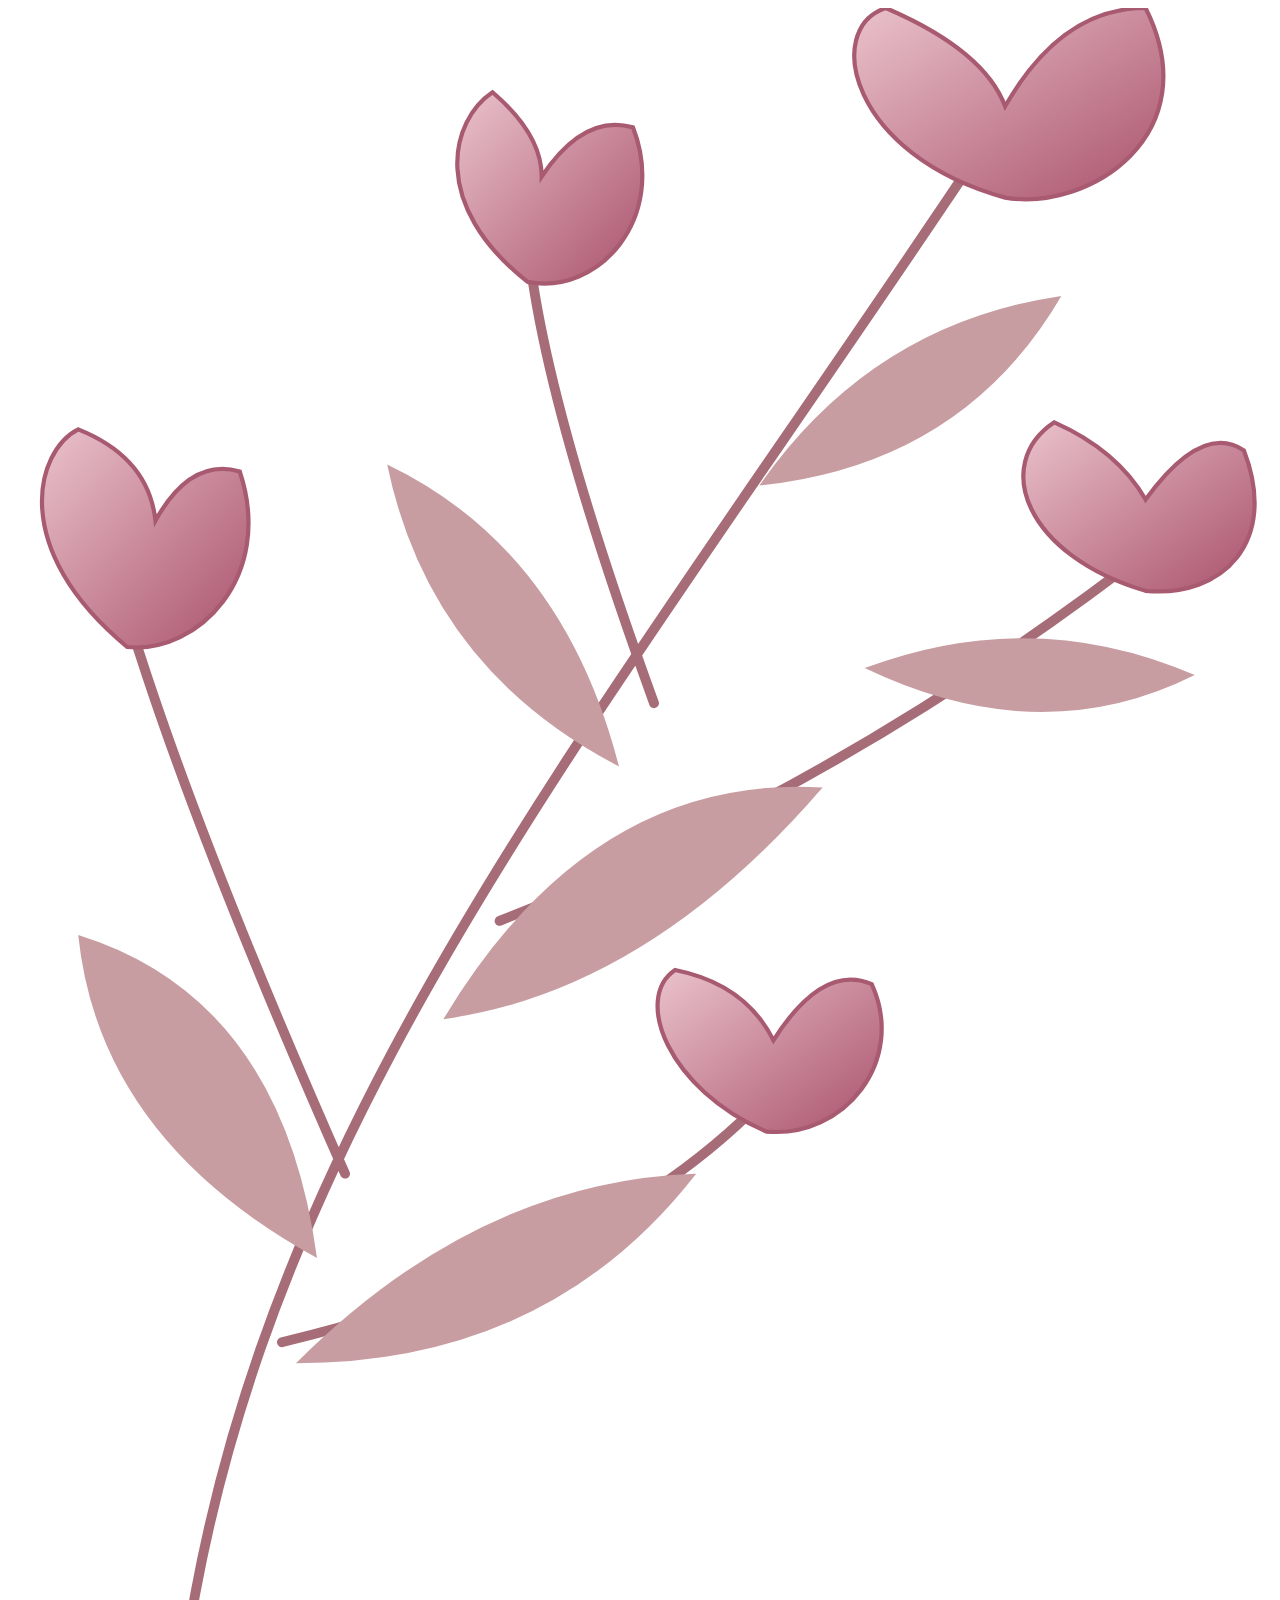
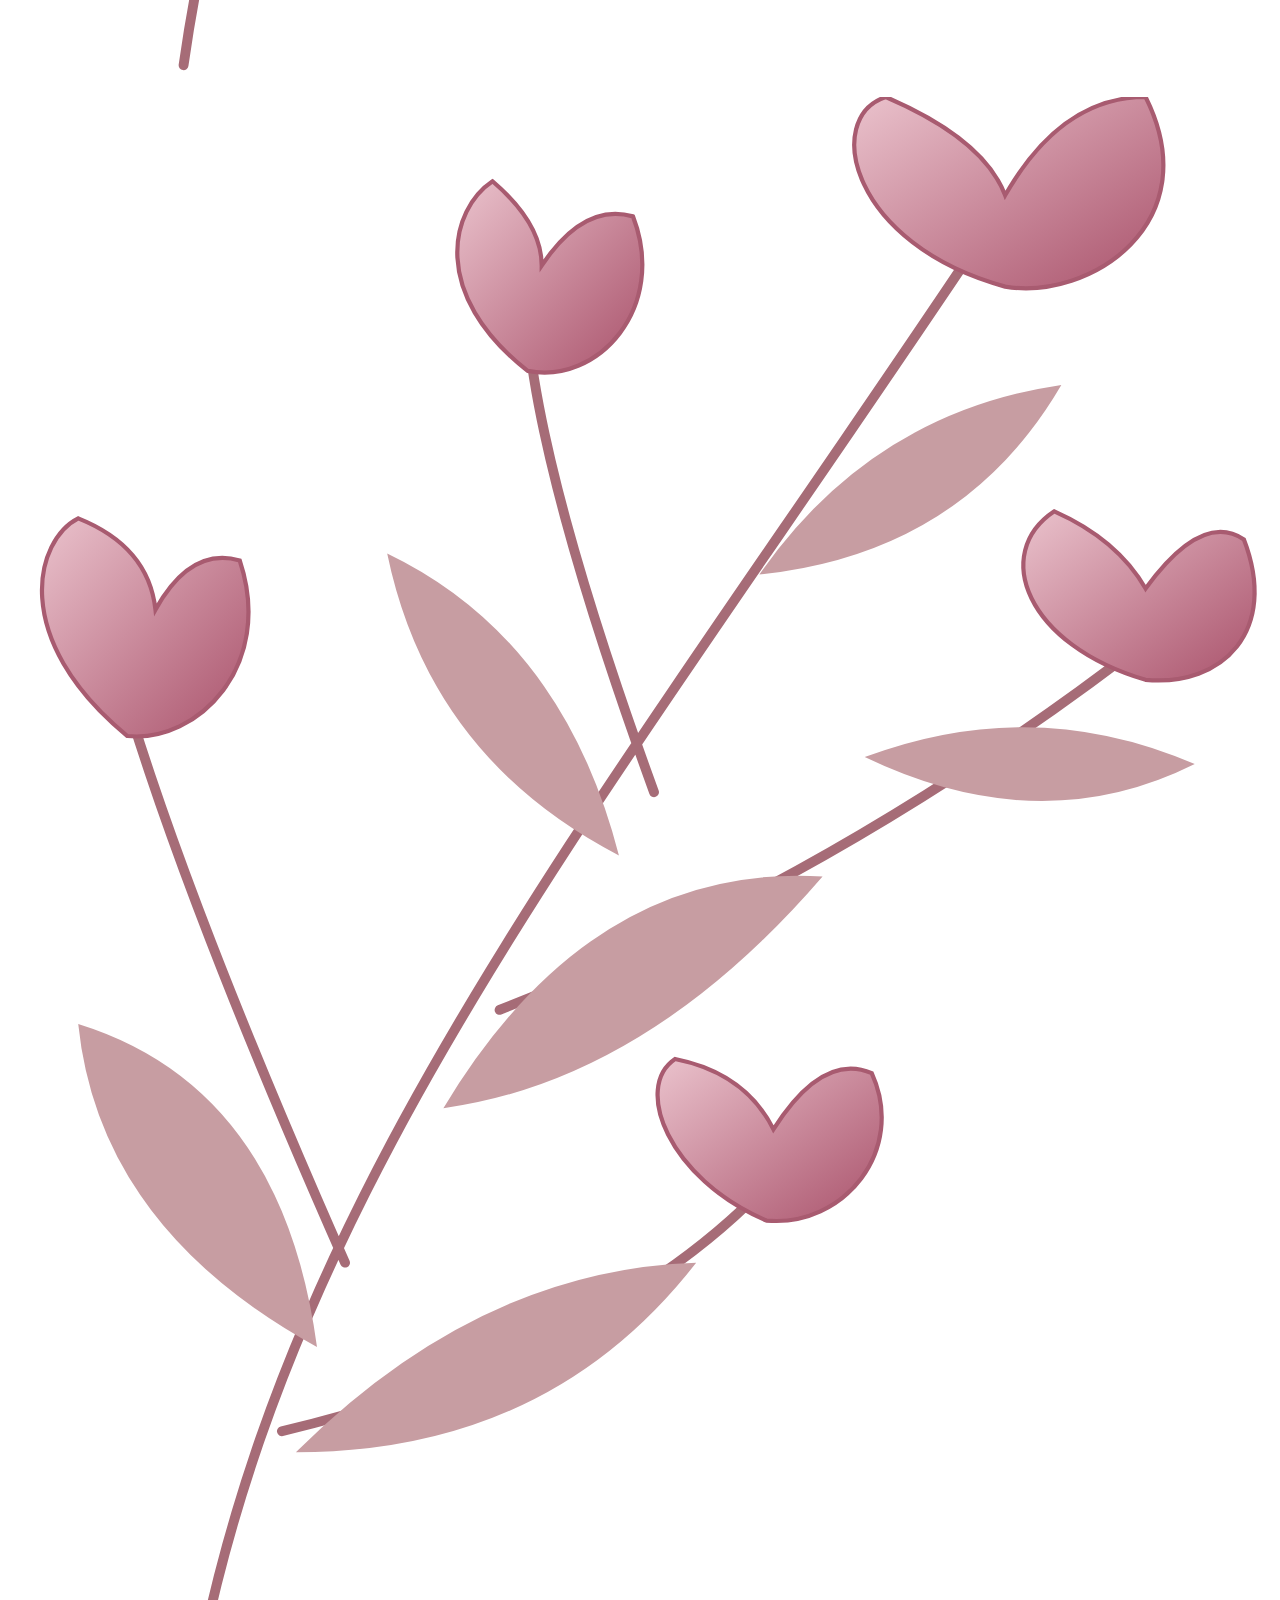
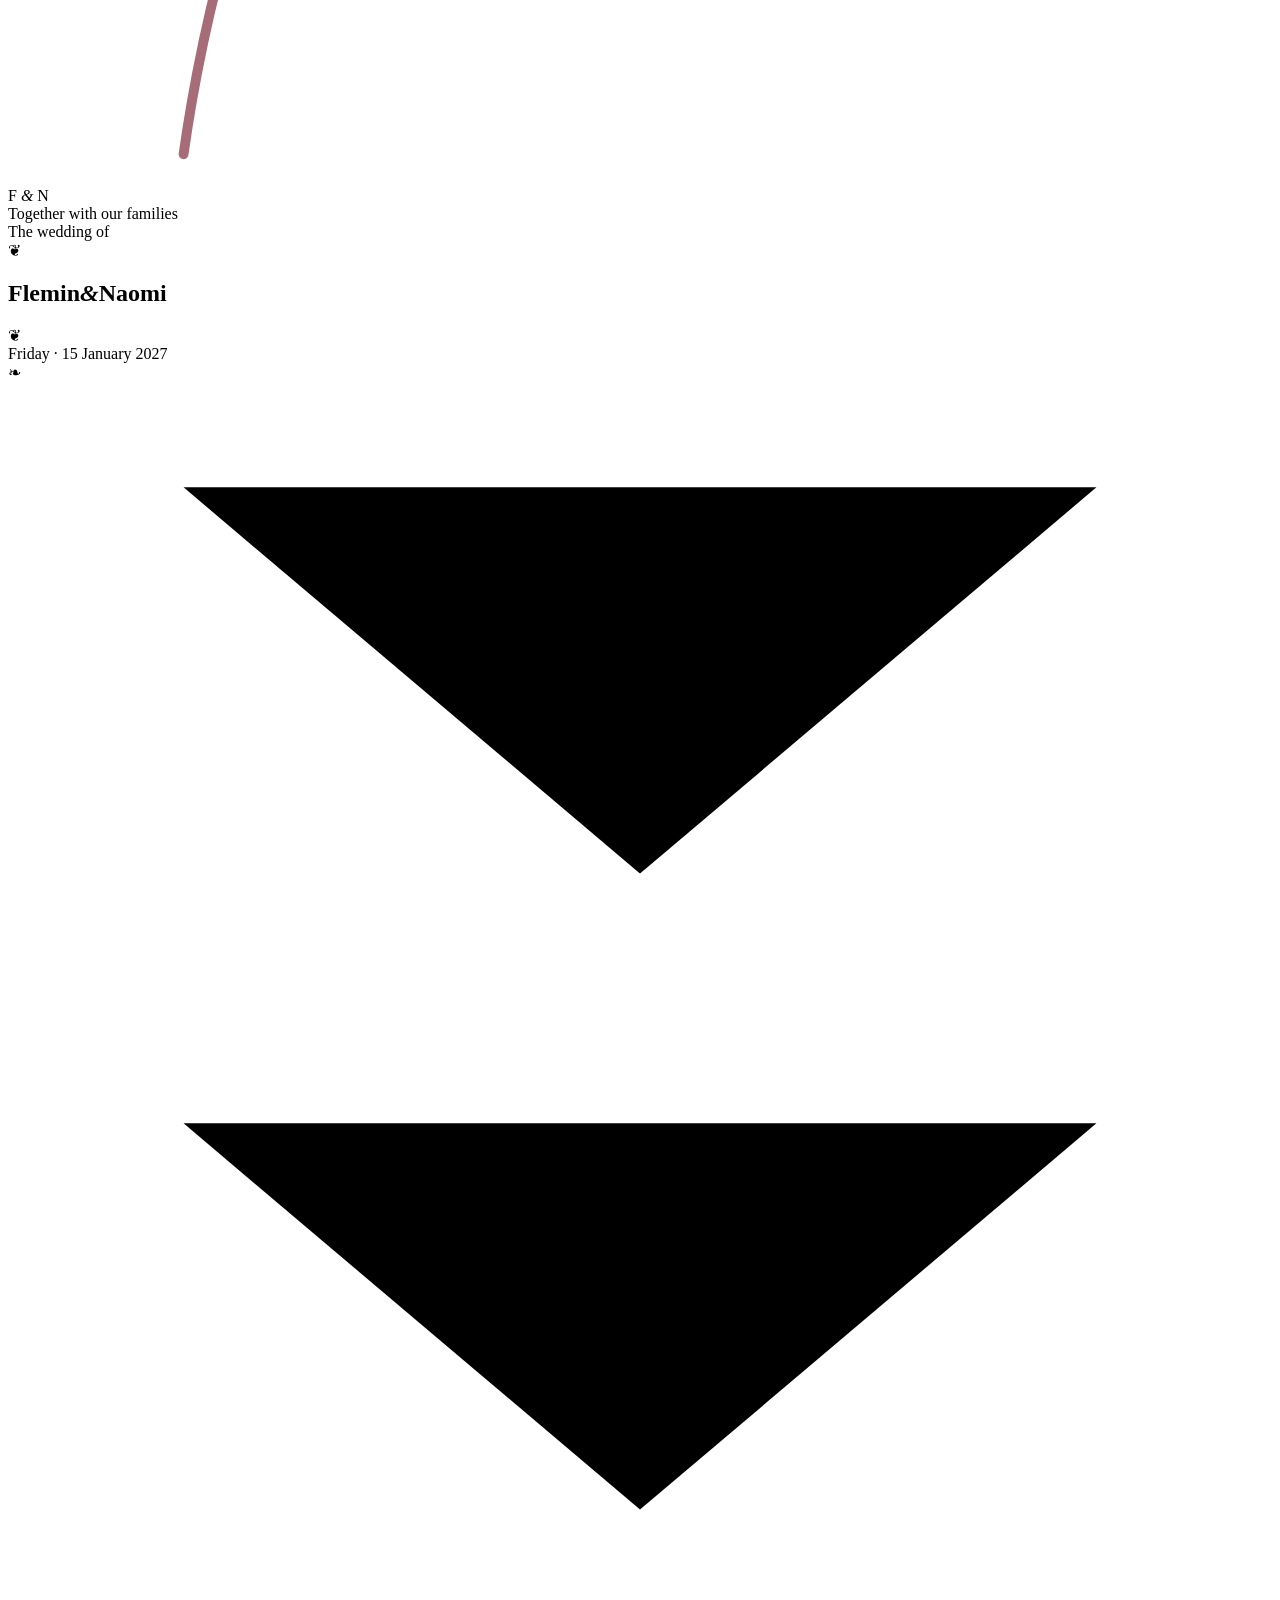
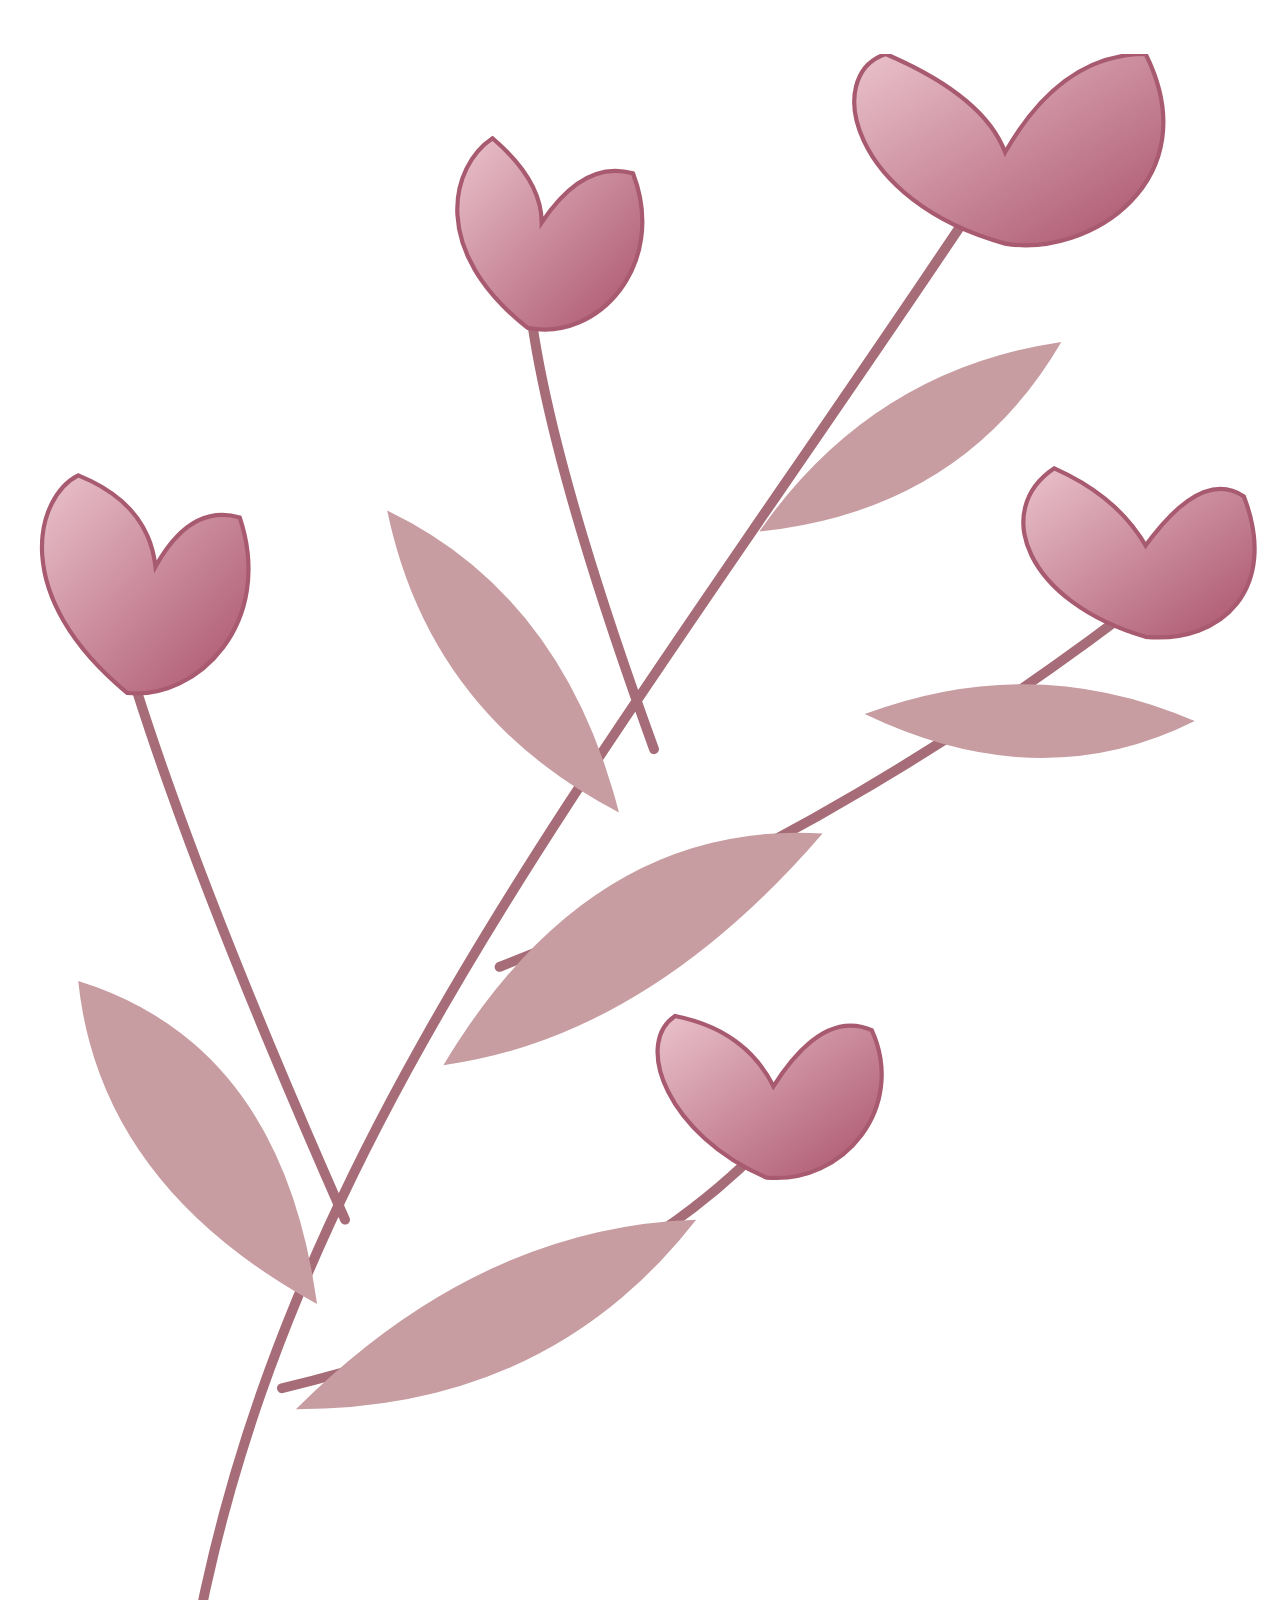
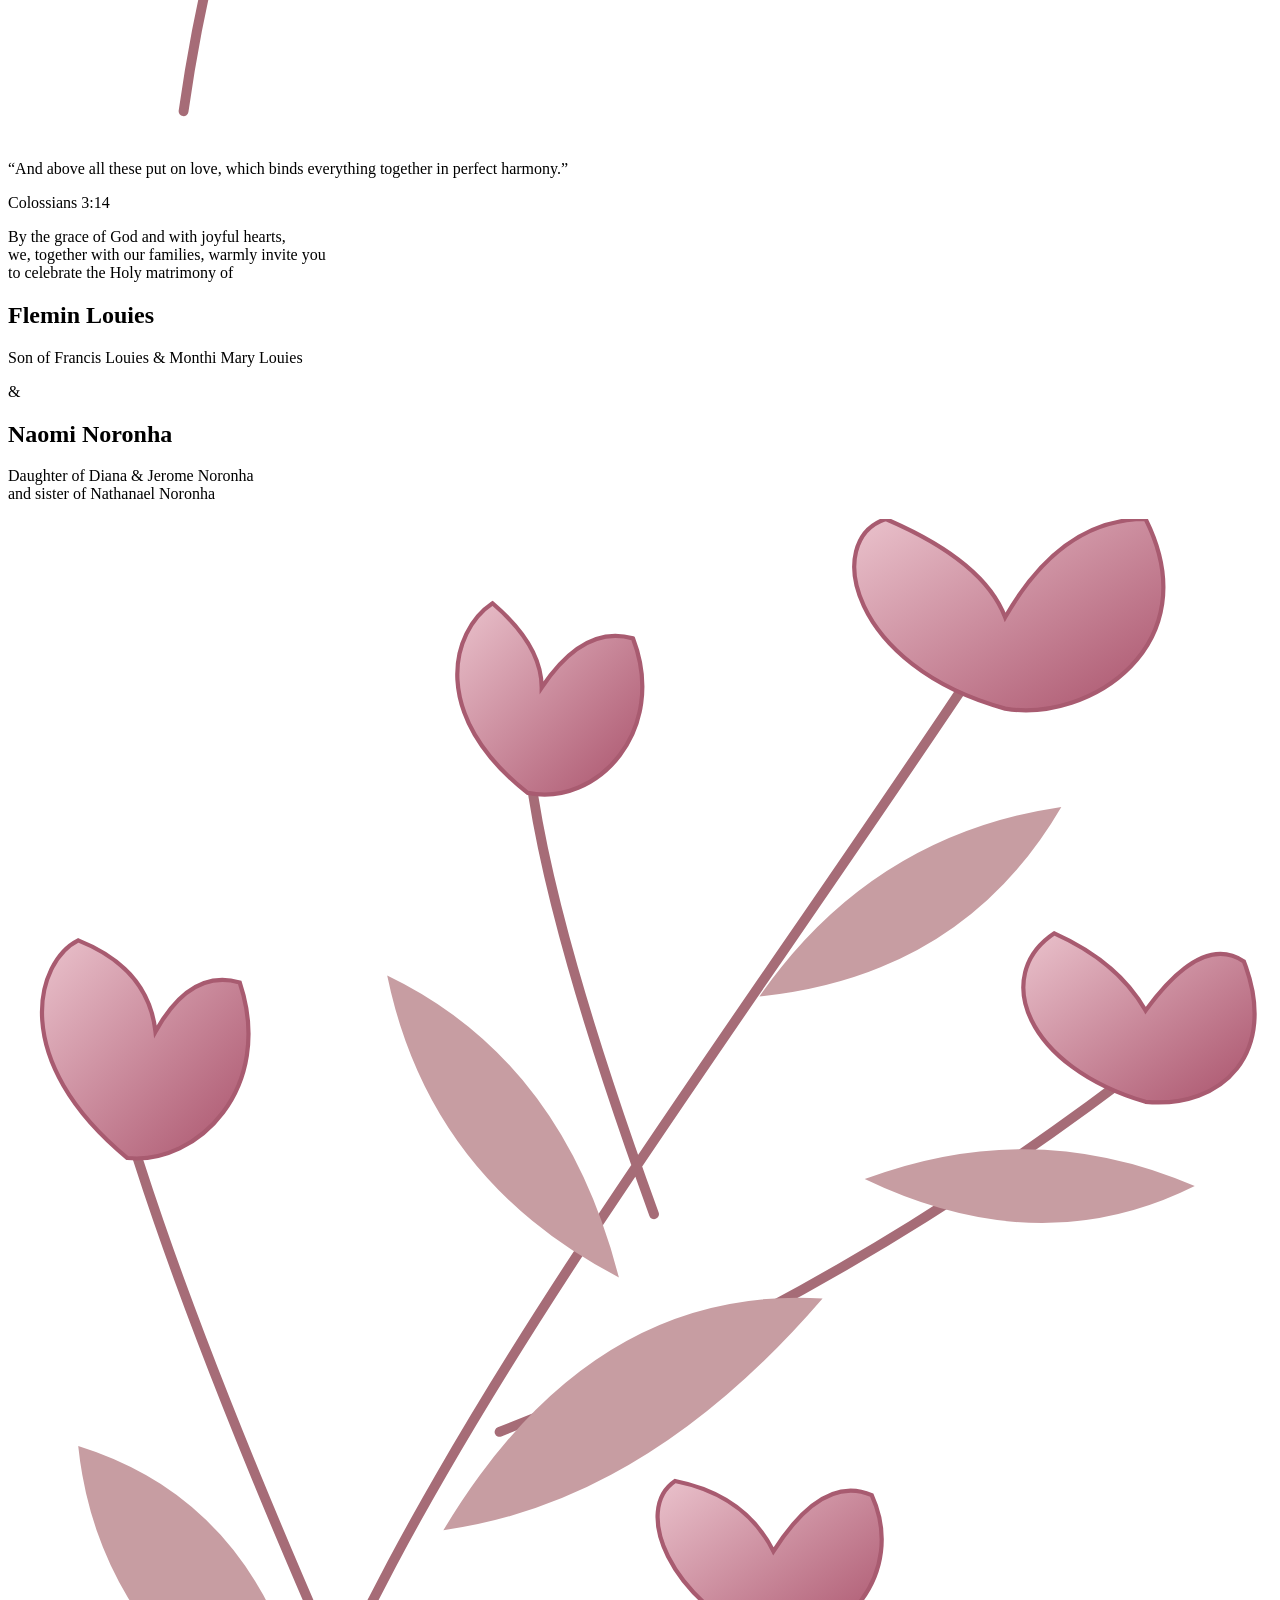
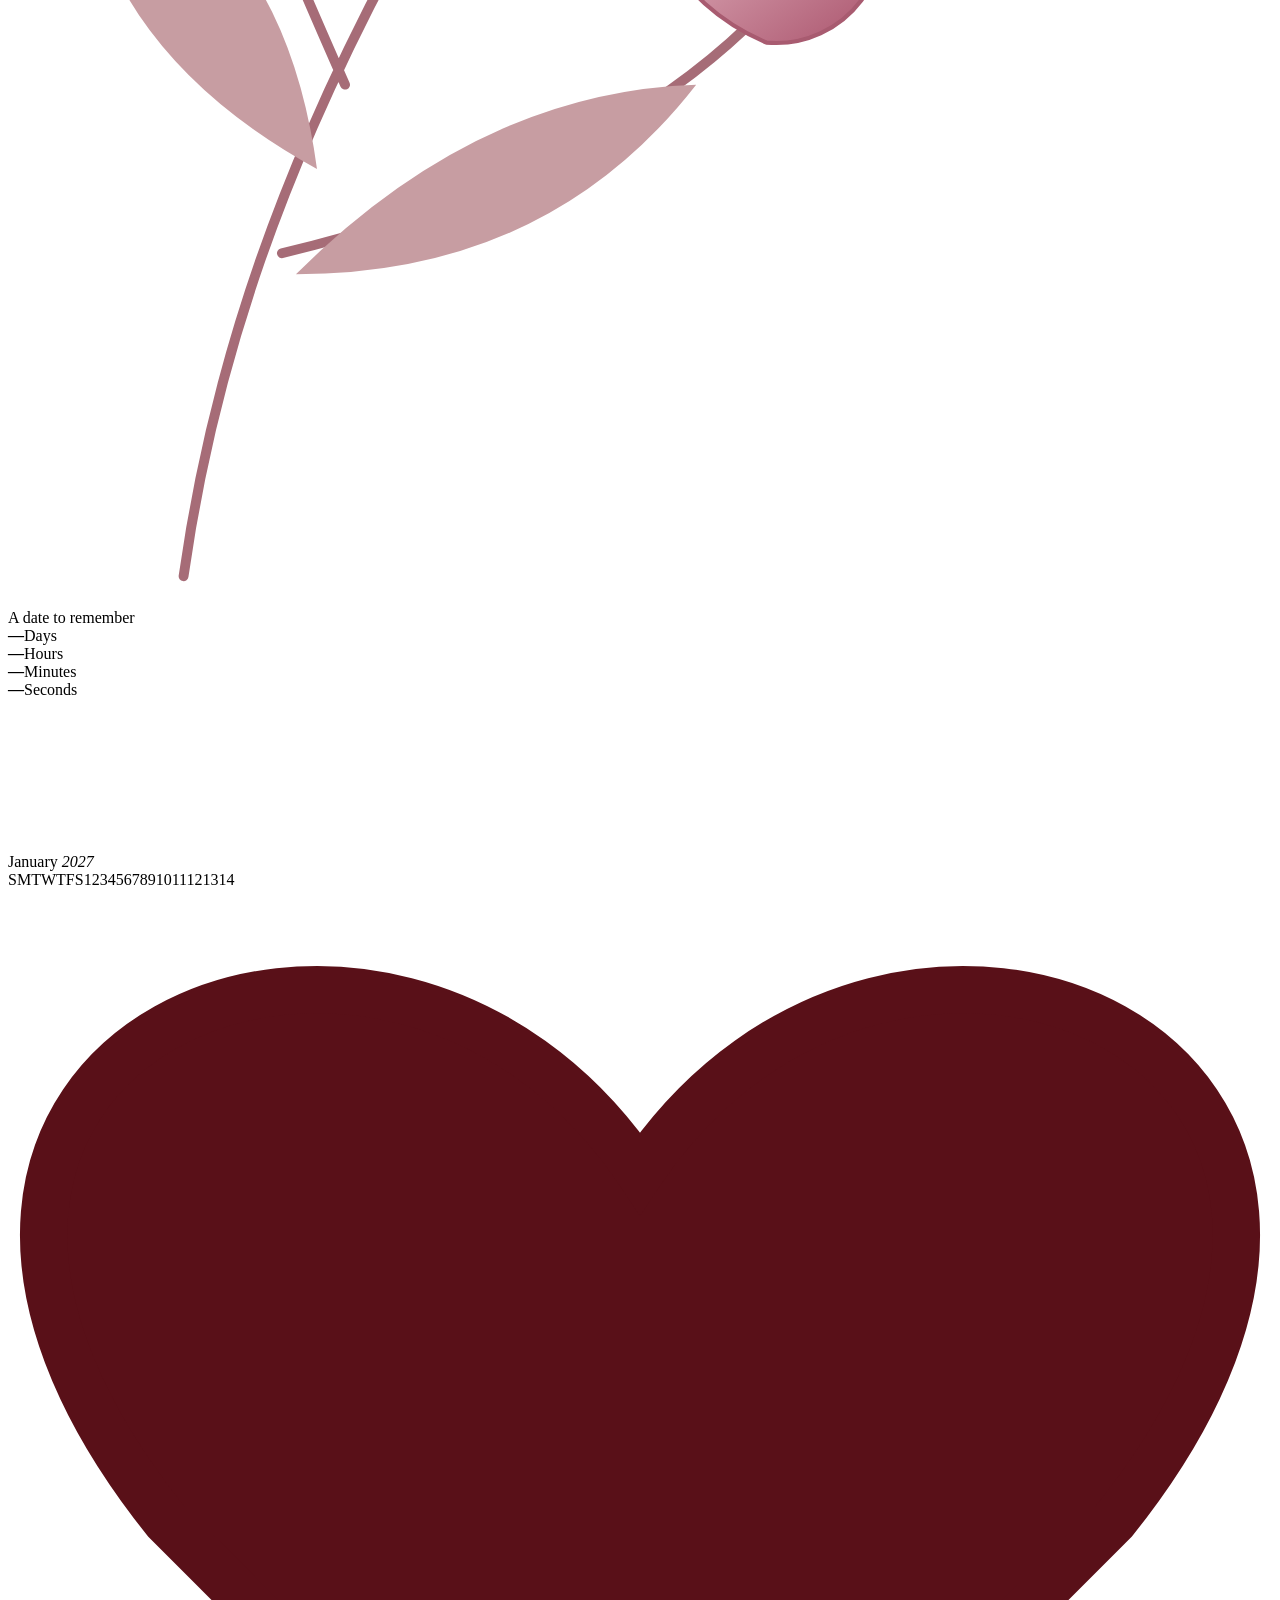
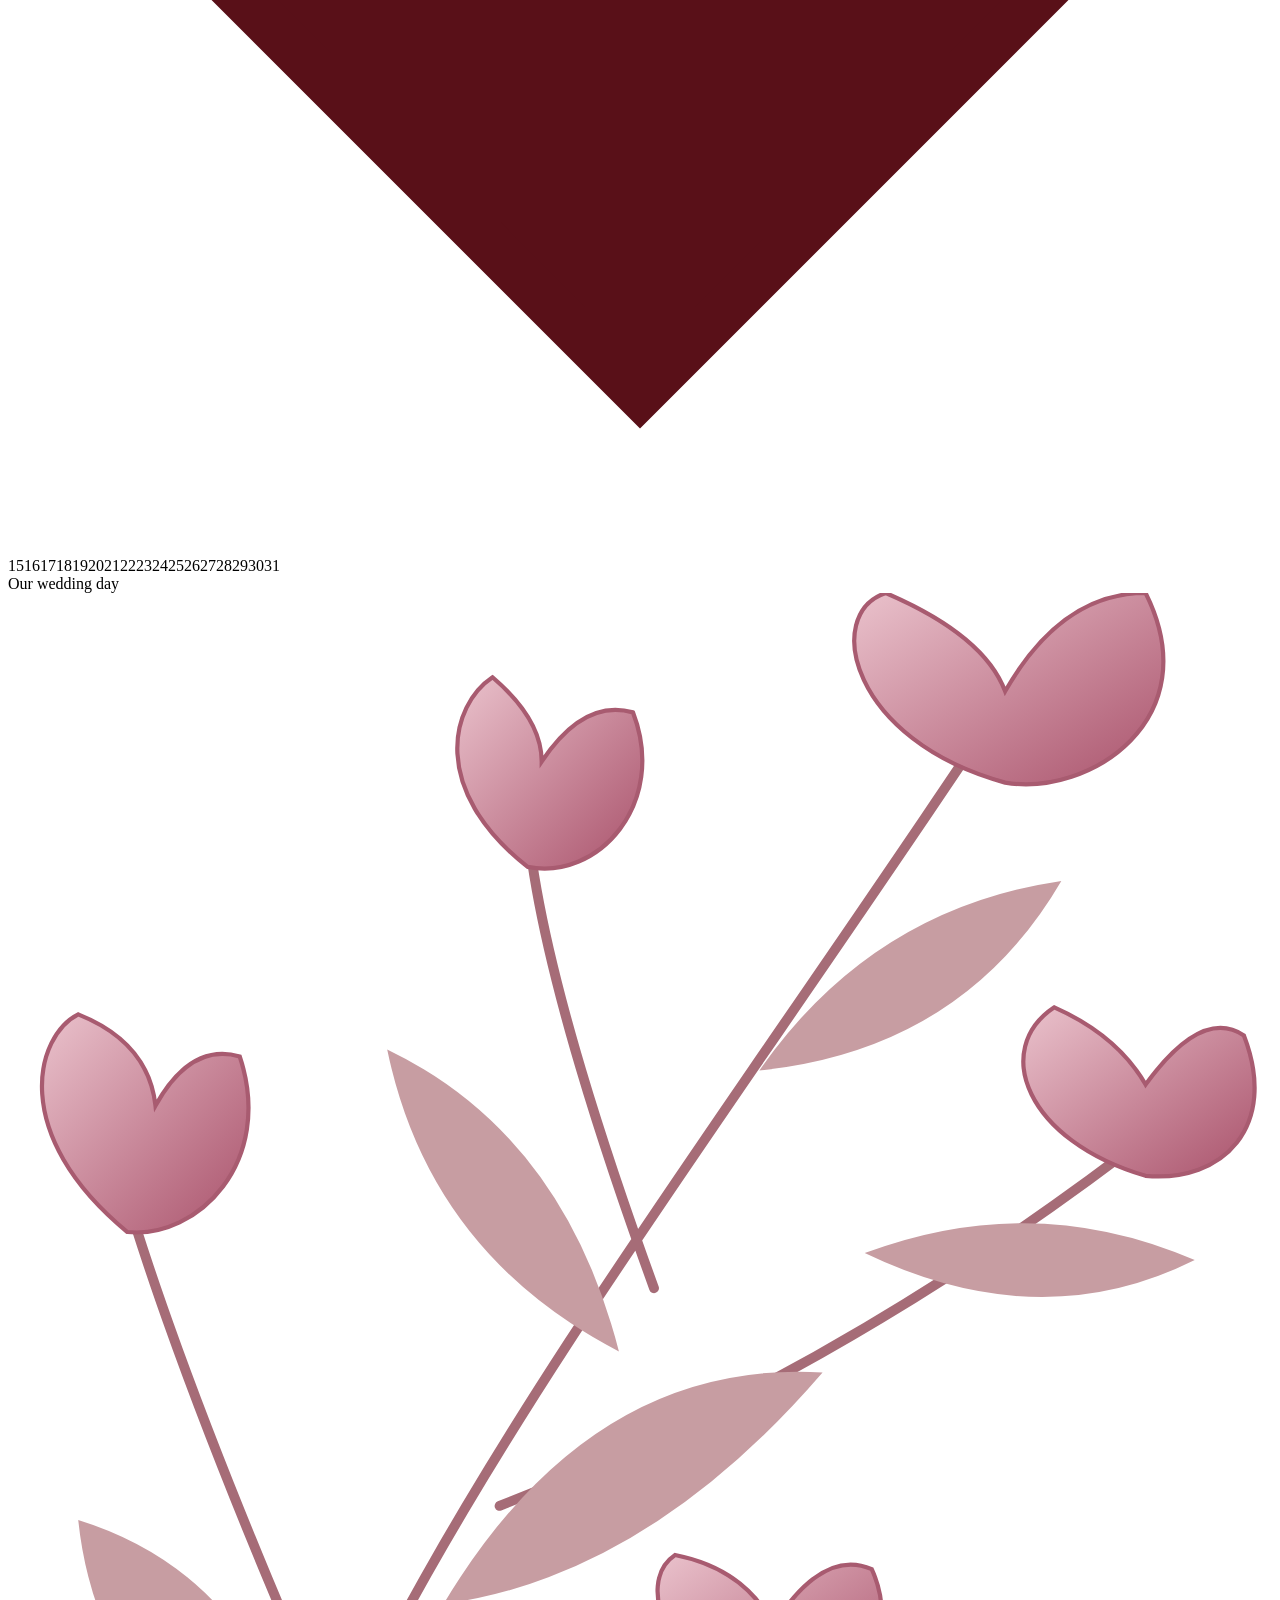
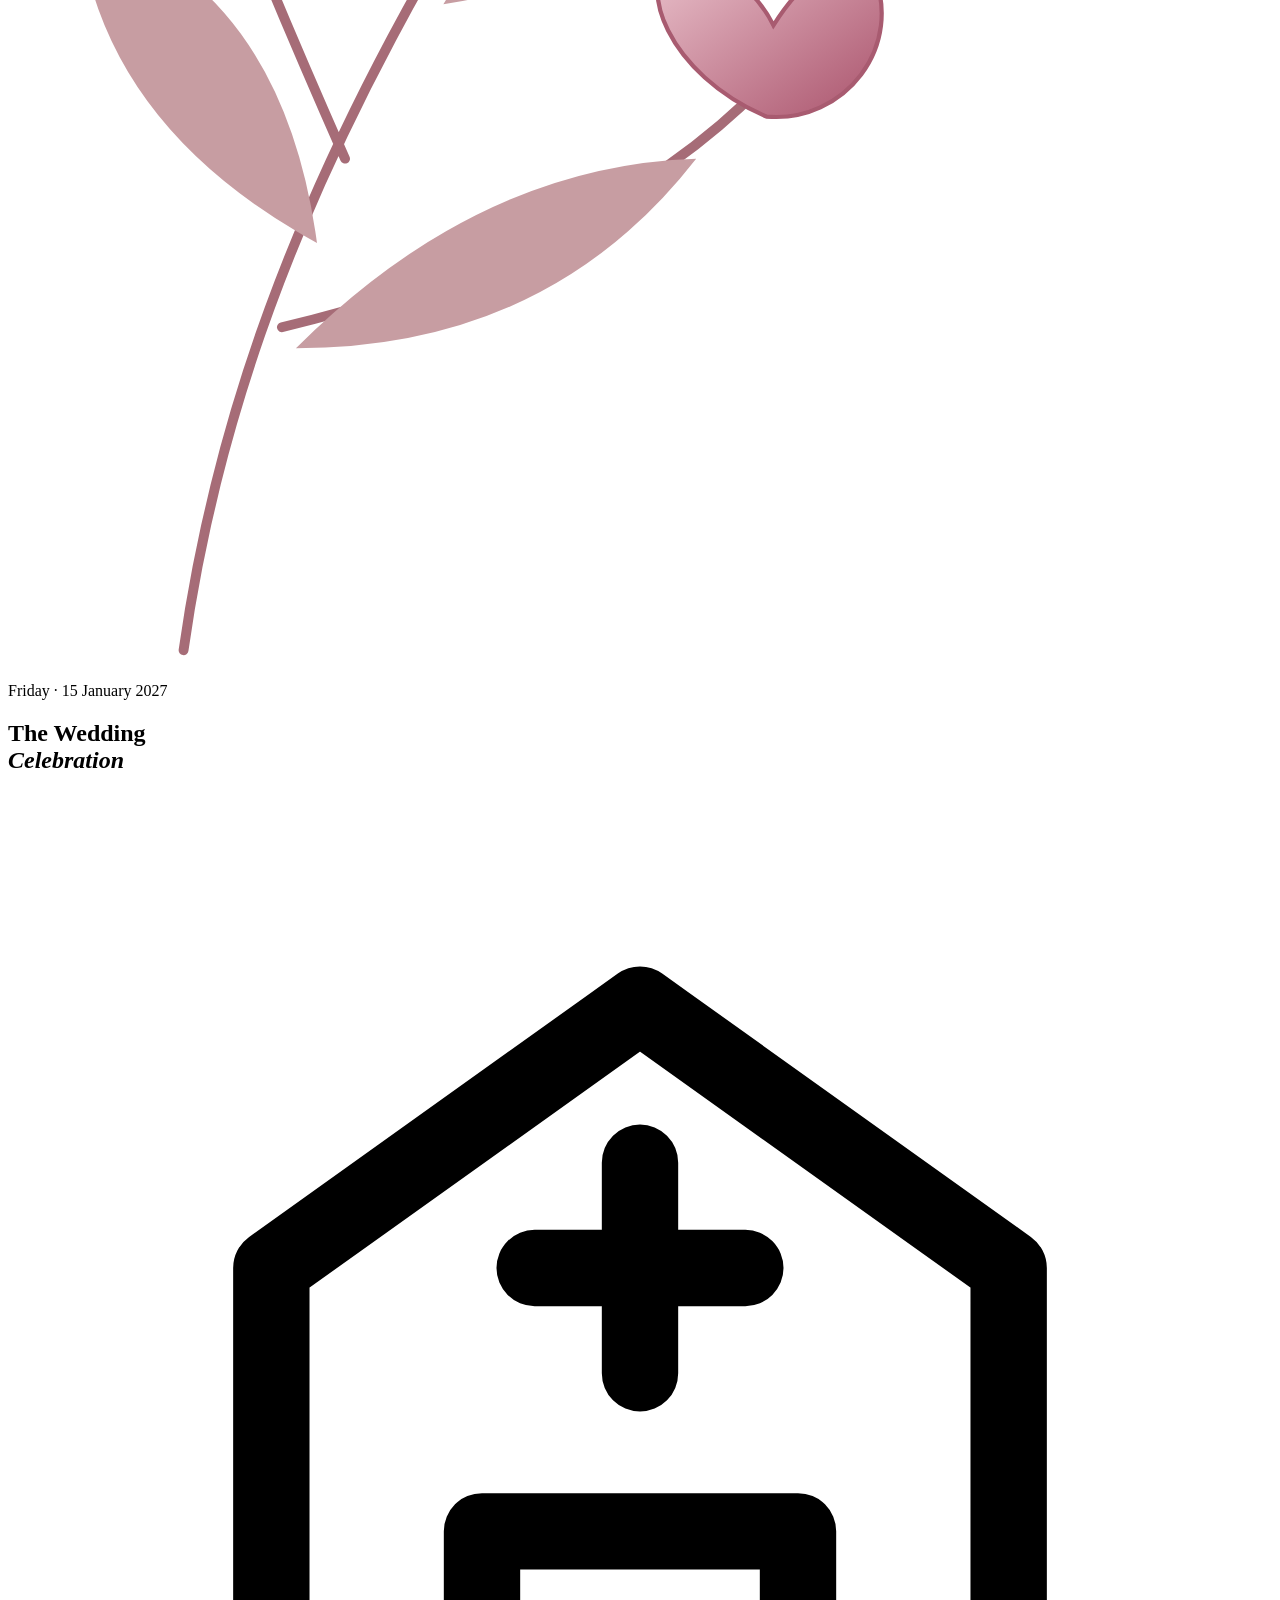
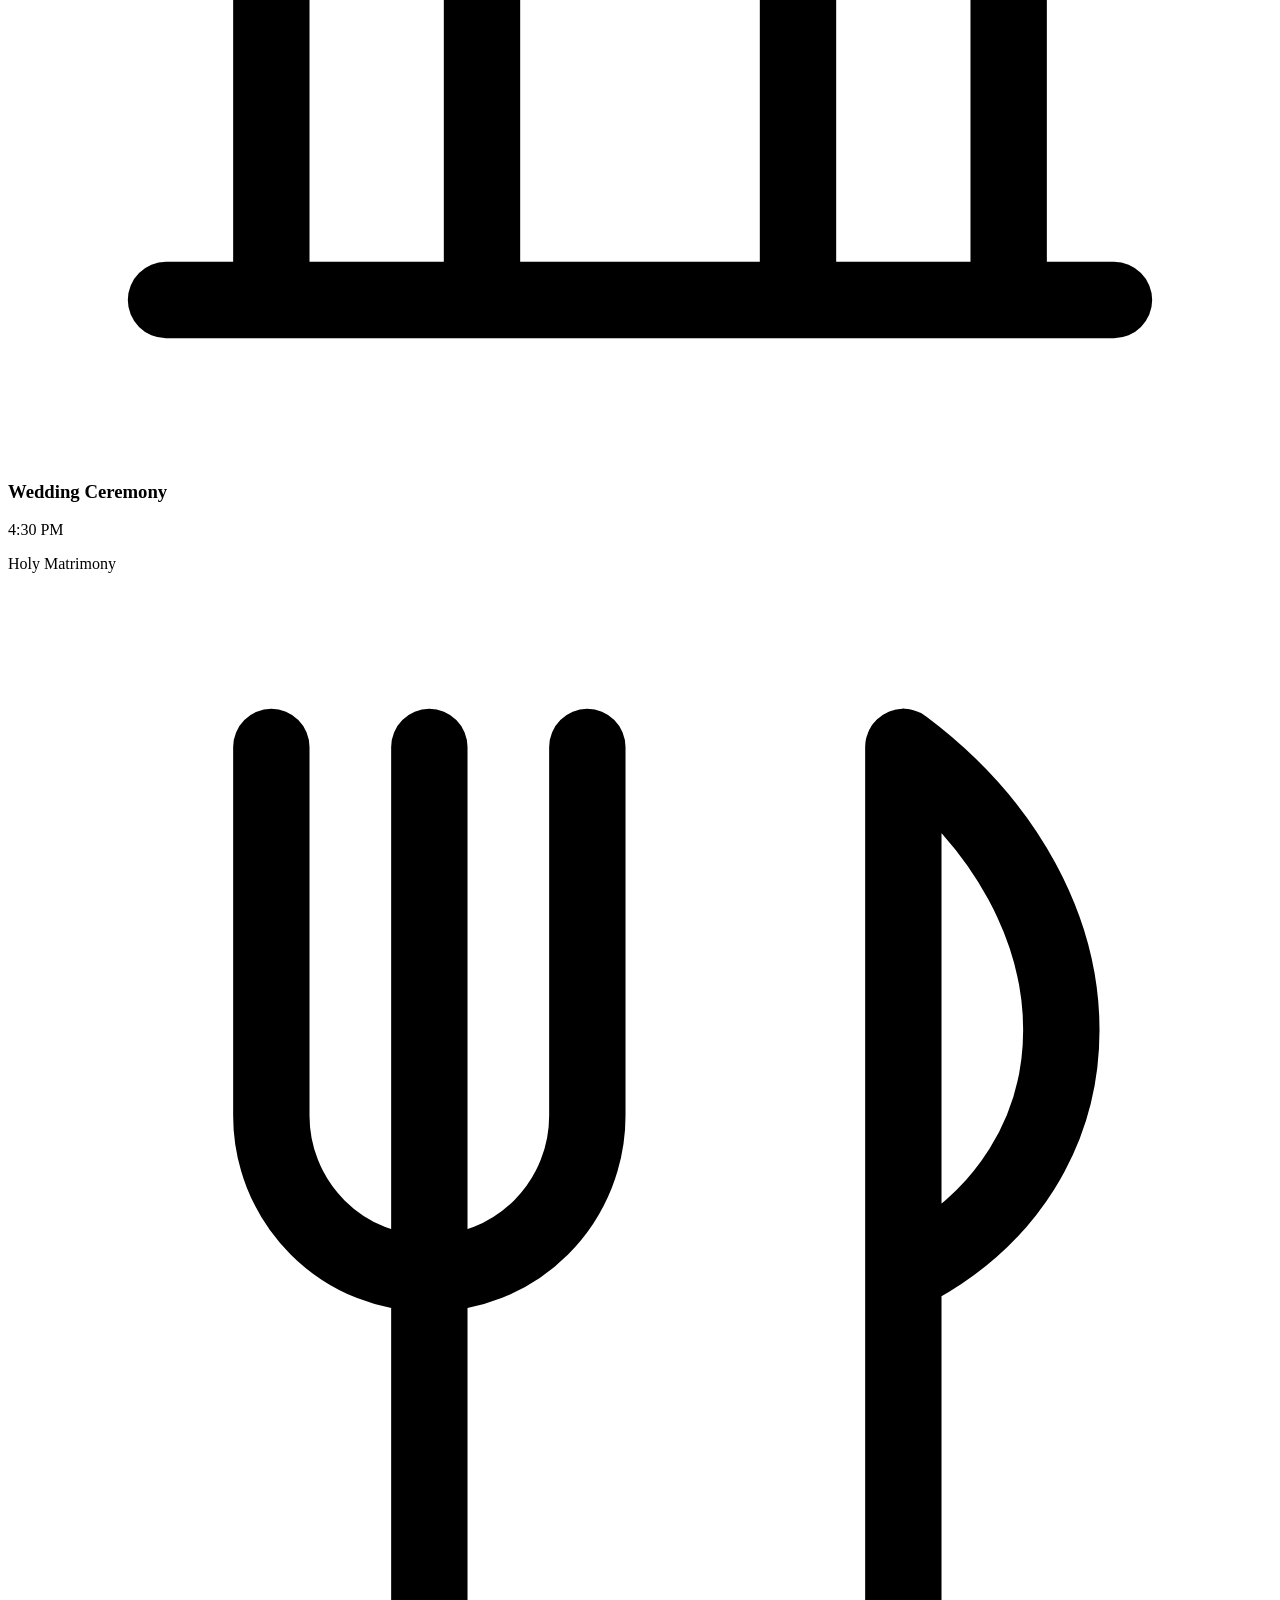
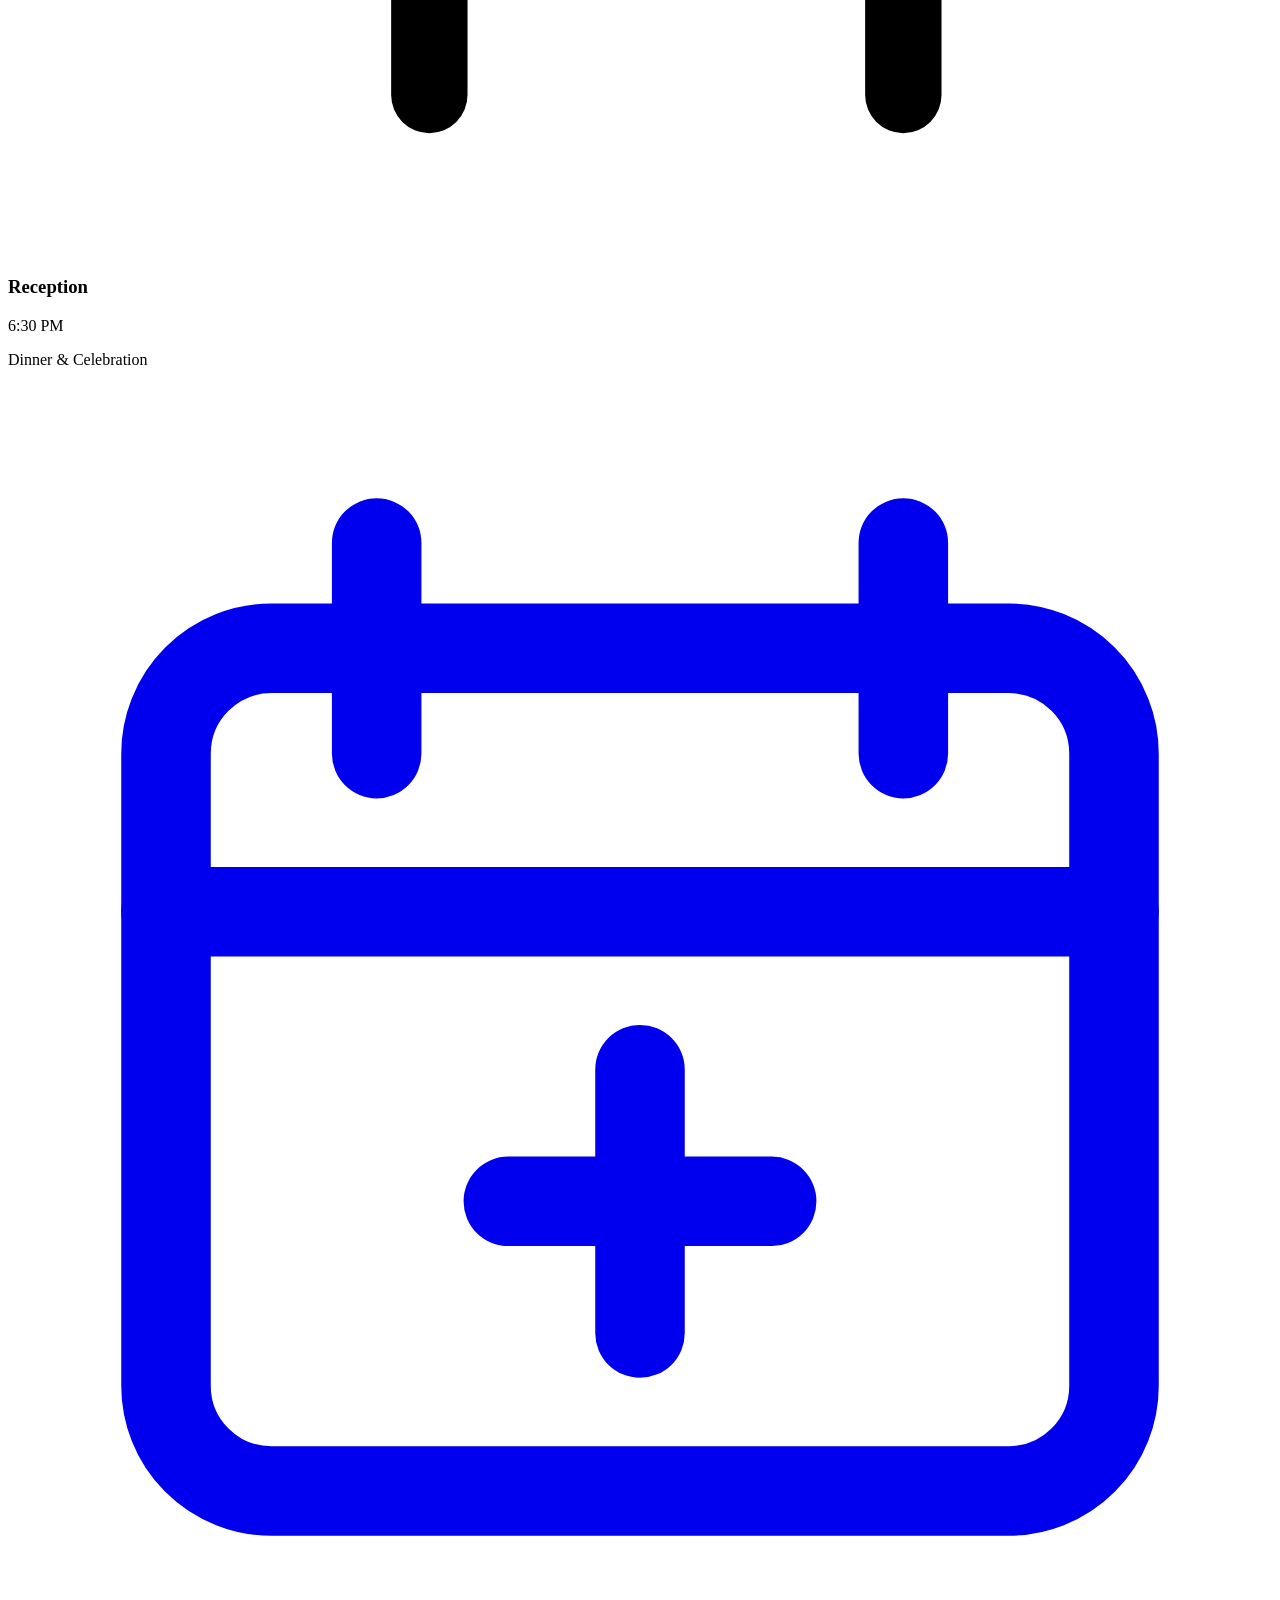
==== commit 36324c92: "Blend couple photo into invitation introduction background" ====
--- a/v10.html
+++ b/v10.html
@@ -1 +1 @@
-<!doctype html><html lang="en"><head><meta charset="utf-8"><meta name="viewport" content="width=device-width,initial-scale=1"><meta name="theme-color" content="#48090e"><title>Flemin &amp; Naomi | Wedding Invitation</title><meta name="description" content="Friday, 15 January 2027 · The Green Acres, Mysuru"><meta property="og:type" content="website"><meta property="og:title" content="Flemin &amp; Naomi | Wedding Invitation"><meta property="og:description" content="Friday, 15 January 2027 · The Green Acres, Mysuru"><meta property="og:image" content="https://__V9_OG_HOST__/v9-og-2.jpg"><meta property="og:image:secure_url" content="https://__V9_OG_HOST__/v9-og-2.jpg"><meta property="og:image:width" content="1200"><meta property="og:image:height" content="675"><meta property="og:image:type" content="image/jpeg"><meta name="twitter:card" content="summary_large_image"><meta name="twitter:title" content="Flemin &amp; Naomi | Wedding Invitation"><meta name="twitter:description" content="Friday, 15 January 2027 · The Green Acres, Mysuru"><meta name="twitter:image" content="https://__V9_OG_HOST__/v9-og-2.jpg"><link rel="preconnect" href="https://fonts.googleapis.com"><link rel="preconnect" href="https://fonts.gstatic.com" crossorigin><link href="https://fonts.googleapis.com/css2?family=Cormorant+Garamond:ital,wght@0,400;0,500;0,600;1,400;1,600&family=DM+Sans:wght@400;500;600;700&display=swap" rel="stylesheet"><link href="https://fonts.googleapis.com/css2?family=Great+Vibes&family=Playfair+Display:ital,wght@0,400;0,500;1,400&display=swap" rel="stylesheet"><link rel="preload" as="image" href="/v9-cover-opt1.webp" type="image/webp" fetchpriority="high"><link rel="stylesheet" href="/v10.css"></head><body><div class="progress"></div><main><section class="hero" id="top"><svg class="botanical" aria-hidden="true" viewBox="0 0 180 240" fill="none"><defs><linearGradient id="petal" x1="0" y1="0" x2="1" y2="1"><stop stop-color="#eac2cc"/><stop offset="1" stop-color="#aa536c"/></linearGradient></defs><g stroke="#a66c77" stroke-width="1.4" stroke-linecap="round"><path d="M25 236C36 158 83 104 142 15M48 166Q25 114 16 83M70 130Q119 111 164 76M92 99Q76 55 74 33M39 190Q85 179 108 155"/><path fill="#c79da2" stroke="none" d="M44 178Q13 161 10 132Q39 141 44 178M62 144Q91 140 116 111Q83 109 62 144M87 108Q60 94 54 65Q79 77 87 108M107 68Q136 65 150 41Q123 45 107 68M41 193Q77 193 98 166Q67 167 41 193M122 94Q147 106 169 95Q146 85 122 94"/></g><g fill="url(#petal)" stroke="#a85b70" stroke-width=".6"><path d="M142 27C120 21 116 3 125 0Q139 6 142 14Q150 0 162 0C171 18 154 29 142 27Z"/><path d="M17 91C0 77 4 63 10 60Q20 64 21 73Q26 64 33 66C38 81 27 92 17 91Z"/><path d="M162 83C145 78 140 65 149 59Q158 63 162 70Q170 59 176 63C181 76 173 84 162 83Z"/><path d="M74 39C60 28 63 16 69 12Q76 18 76 24Q82 15 89 17C94 30 84 41 74 39Z"/><path d="M108 160C94 154 89 141 95 137Q105 139 109 147Q116 136 123 139C128 150 119 161 108 160Z"/></g></svg><svg class="botanical lower" aria-hidden="true" viewBox="0 0 180 240" fill="none"><defs><linearGradient id="petal" x1="0" y1="0" x2="1" y2="1"><stop stop-color="#eac2cc"/><stop offset="1" stop-color="#aa536c"/></linearGradient></defs><g stroke="#a66c77" stroke-width="1.4" stroke-linecap="round"><path d="M25 236C36 158 83 104 142 15M48 166Q25 114 16 83M70 130Q119 111 164 76M92 99Q76 55 74 33M39 190Q85 179 108 155"/><path fill="#c79da2" stroke="none" d="M44 178Q13 161 10 132Q39 141 44 178M62 144Q91 140 116 111Q83 109 62 144M87 108Q60 94 54 65Q79 77 87 108M107 68Q136 65 150 41Q123 45 107 68M41 193Q77 193 98 166Q67 167 41 193M122 94Q147 106 169 95Q146 85 122 94"/></g><g fill="url(#petal)" stroke="#a85b70" stroke-width=".6"><path d="M142 27C120 21 116 3 125 0Q139 6 142 14Q150 0 162 0C171 18 154 29 142 27Z"/><path d="M17 91C0 77 4 63 10 60Q20 64 21 73Q26 64 33 66C38 81 27 92 17 91Z"/><path d="M162 83C145 78 140 65 149 59Q158 63 162 70Q170 59 176 63C181 76 173 84 162 83Z"/><path d="M74 39C60 28 63 16 69 12Q76 18 76 24Q82 15 89 17C94 30 84 41 74 39Z"/><path d="M108 160C94 154 89 141 95 137Q105 139 109 147Q116 136 123 139C128 150 119 161 108 160Z"/></g></svg><div class="mini-brand">F <em>&</em> N</div><div class="hero-content"><div class="eyebrow">Together with our families</div><div class="hero-script">The wedding of</div><div class="royal-divider" aria-hidden="true">❦</div><h1>Flemin<em>&</em>Naomi</h1><div class="royal-divider" aria-hidden="true">❦</div><div class="hero-date">Friday · 15 January 2027</div><div class="card-flourish">❧</div></div><a class="scroll" href="#invitation" aria-label="Scroll down to the invitation"><span class="scroll-chevrons" aria-hidden="true"><svg viewBox="0 0 36 18"><path d="m5 3 13 11L31 3"/></svg><svg viewBox="0 0 36 18"><path d="m5 3 13 11L31 3"/></svg></span></a></section><section class="intro" id="invitation"><svg class="botanical" aria-hidden="true" viewBox="0 0 180 240" fill="none"><defs><linearGradient id="petal" x1="0" y1="0" x2="1" y2="1"><stop stop-color="#eac2cc"/><stop offset="1" stop-color="#aa536c"/></linearGradient></defs><g stroke="#a66c77" stroke-width="1.4" stroke-linecap="round"><path d="M25 236C36 158 83 104 142 15M48 166Q25 114 16 83M70 130Q119 111 164 76M92 99Q76 55 74 33M39 190Q85 179 108 155"/><path fill="#c79da2" stroke="none" d="M44 178Q13 161 10 132Q39 141 44 178M62 144Q91 140 116 111Q83 109 62 144M87 108Q60 94 54 65Q79 77 87 108M107 68Q136 65 150 41Q123 45 107 68M41 193Q77 193 98 166Q67 167 41 193M122 94Q147 106 169 95Q146 85 122 94"/></g><g fill="url(#petal)" stroke="#a85b70" stroke-width=".6"><path d="M142 27C120 21 116 3 125 0Q139 6 142 14Q150 0 162 0C171 18 154 29 142 27Z"/><path d="M17 91C0 77 4 63 10 60Q20 64 21 73Q26 64 33 66C38 81 27 92 17 91Z"/><path d="M162 83C145 78 140 65 149 59Q158 63 162 70Q170 59 176 63C181 76 173 84 162 83Z"/><path d="M74 39C60 28 63 16 69 12Q76 18 76 24Q82 15 89 17C94 30 84 41 74 39Z"/><path d="M108 160C94 154 89 141 95 137Q105 139 109 147Q116 136 123 139C128 150 119 161 108 160Z"/></g></svg><div class="inner"><p class="intro-verse">“And above all these put on love, which binds everything together in perfect harmony.”</p><div class="intro-ref">Colossians 3:14</div><div class="gold-rule" aria-hidden="true"></div><p class="invite-copy">By the grace of God and with joyful hearts,<br>we, together with our families, warmly invite you<br class="wide-only"> to celebrate the Holy matrimony of</p><h2 class="full-name">Flemin Louies</h2><p class="parents">Son of Francis Louies &amp; Monthi Mary Louies</p><div class="and"><span>&amp;</span></div><h2 class="full-name">Naomi Noronha</h2><p class="parents">Daughter of Diana &amp; Jerome Noronha<br>and sister of Nathanael Noronha</p></div></section><section class="couple-photo" aria-label="A moment together"><img src="/v10-couple.webp" alt="The couple together" width="790" height="940" loading="lazy" decoding="async"></section><section class="occasion" id="day"><svg class="botanical" aria-hidden="true" viewBox="0 0 180 240" fill="none"><defs><linearGradient id="petal" x1="0" y1="0" x2="1" y2="1"><stop stop-color="#eac2cc"/><stop offset="1" stop-color="#aa536c"/></linearGradient></defs><g stroke="#a66c77" stroke-width="1.4" stroke-linecap="round"><path d="M25 236C36 158 83 104 142 15M48 166Q25 114 16 83M70 130Q119 111 164 76M92 99Q76 55 74 33M39 190Q85 179 108 155"/><path fill="#c79da2" stroke="none" d="M44 178Q13 161 10 132Q39 141 44 178M62 144Q91 140 116 111Q83 109 62 144M87 108Q60 94 54 65Q79 77 87 108M107 68Q136 65 150 41Q123 45 107 68M41 193Q77 193 98 166Q67 167 41 193M122 94Q147 106 169 95Q146 85 122 94"/></g><g fill="url(#petal)" stroke="#a85b70" stroke-width=".6"><path d="M142 27C120 21 116 3 125 0Q139 6 142 14Q150 0 162 0C171 18 154 29 142 27Z"/><path d="M17 91C0 77 4 63 10 60Q20 64 21 73Q26 64 33 66C38 81 27 92 17 91Z"/><path d="M162 83C145 78 140 65 149 59Q158 63 162 70Q170 59 176 63C181 76 173 84 162 83Z"/><path d="M74 39C60 28 63 16 69 12Q76 18 76 24Q82 15 89 17C94 30 84 41 74 39Z"/><path d="M108 160C94 154 89 141 95 137Q105 139 109 147Q116 136 123 139C128 150 119 161 108 160Z"/></g></svg><div class="occasion-copy"><div class="section-kicker">A date to remember</div><div class="countdown" aria-label="Countdown to the wedding"><div><strong id="days">—</strong><span>Days</span></div><div><strong id="hours">—</strong><span>Hours</span></div><div><strong id="minutes">—</strong><span>Minutes</span></div><div><strong id="seconds">—</strong><span>Seconds</span></div></div><div class="wedding-begun" hidden role="status"><span aria-hidden="true">♥</span><h2>Our forever begins</h2><p>15 January 2027</p></div></div><div class="month-card"><canvas class="celebration-canvas" aria-hidden="true"></canvas><div class="month-title">January <i>2027</i></div><div class="month-grid"><span class="weekday">S</span><span class="weekday">M</span><span class="weekday">T</span><span class="weekday">W</span><span class="weekday">T</span><span class="weekday">F</span><span class="weekday">S</span><span></span><span></span><span></span><span></span><span></span><span>1</span><span>2</span><span>3</span><span>4</span><span>5</span><span>6</span><span>7</span><span>8</span><span>9</span><span>10</span><span>11</span><span>12</span><span>13</span><span>14</span><span class="selected" aria-label="Friday January 15, wedding day"><svg viewBox="0 0 40 40" aria-hidden="true"><path d="M20 35 5 20C-7 5 12 -3 20 9 28 -3 47 5 35 20Z" fill="#591018" stroke="#591018" stroke-width="1.5"/></svg>15</span><span>16</span><span>17</span><span>18</span><span>19</span><span>20</span><span>21</span><span>22</span><span>23</span><span>24</span><span>25</span><span>26</span><span>27</span><span>28</span><span>29</span><span>30</span><span>31</span></div><div class="month-note"><span></span> Our wedding day</div></div></section><section class="details" aria-label="Wedding day details"><div class="section-heading"><svg class="botanical" aria-hidden="true" viewBox="0 0 180 240" fill="none"><defs><linearGradient id="petal" x1="0" y1="0" x2="1" y2="1"><stop stop-color="#eac2cc"/><stop offset="1" stop-color="#aa536c"/></linearGradient></defs><g stroke="#a66c77" stroke-width="1.4" stroke-linecap="round"><path d="M25 236C36 158 83 104 142 15M48 166Q25 114 16 83M70 130Q119 111 164 76M92 99Q76 55 74 33M39 190Q85 179 108 155"/><path fill="#c79da2" stroke="none" d="M44 178Q13 161 10 132Q39 141 44 178M62 144Q91 140 116 111Q83 109 62 144M87 108Q60 94 54 65Q79 77 87 108M107 68Q136 65 150 41Q123 45 107 68M41 193Q77 193 98 166Q67 167 41 193M122 94Q147 106 169 95Q146 85 122 94"/></g><g fill="url(#petal)" stroke="#a85b70" stroke-width=".6"><path d="M142 27C120 21 116 3 125 0Q139 6 142 14Q150 0 162 0C171 18 154 29 142 27Z"/><path d="M17 91C0 77 4 63 10 60Q20 64 21 73Q26 64 33 66C38 81 27 92 17 91Z"/><path d="M162 83C145 78 140 65 149 59Q158 63 162 70Q170 59 176 63C181 76 173 84 162 83Z"/><path d="M74 39C60 28 63 16 69 12Q76 18 76 24Q82 15 89 17C94 30 84 41 74 39Z"/><path d="M108 160C94 154 89 141 95 137Q105 139 109 147Q116 136 123 139C128 150 119 161 108 160Z"/></g></svg><div class="section-kicker">Friday · 15 January 2027</div><h2>The Wedding<br><i>Celebration</i></h2></div><div class="timeline"><div class="cards"><div class="card ceremony"><svg class="card-icon" viewBox="0 0 24 24" fill="none" stroke="currentColor" stroke-width="1.45" stroke-linecap="round" stroke-linejoin="round" aria-hidden="true"><path d="M3 21h18M5 21V9l7-5 7 5v12M9 21v-7h6v7M12 7v4M10 9h4"/></svg><h3>Wedding Ceremony</h3><div class="card-time">4:30 PM</div><p class="event-note">Holy Matrimony</p></div><div class="card reception"><svg class="card-icon" viewBox="0 0 24 24" fill="none" stroke="currentColor" stroke-width="1.45" stroke-linecap="round" stroke-linejoin="round" aria-hidden="true"><path d="M5 3v7a3 3 0 0 0 6 0V3M8 3v18M17 3v18M17 3c4 3 4 8 0 10"/></svg><h3>Reception</h3><div class="card-time">6:30 PM</div><p class="event-note">Dinner &amp; Celebration</p></div></div></div><div class="calendar-wrap"><a class="calendar-button" href="/wedding.ics" download="Flemin-and-Naomi-Wedding.ics"><svg viewBox="0 0 24 24" fill="none" stroke="currentColor" stroke-width="1.7" stroke-linecap="round" stroke-linejoin="round" aria-hidden="true"><rect x="3" y="5" width="18" height="16" rx="2"/><path d="M7 3v4M17 3v4M3 10h18M12 13v5m-2.5-2.5h5"/></svg>Add to Calendar</a><a class="google-calendar" href="https://calendar.google.com/calendar/render?action=TEMPLATE&amp;text=Flemin%20%26%20Naomi%20%E2%80%94%20Wedding%20and%20Reception&amp;dates=20270115T110000Z/20270115T163000Z&amp;details=Wedding%20at%204%3A30%20PM%20IST.%20Reception%20at%206%3A30%20PM%20IST.&amp;location=The%20Green%20Acres%2C%20Behind%20Racecourse%2C%20Chamundipuram%2C%20Mysuru" target="_blank" rel="noopener noreferrer">Google Calendar</a></div></section><section class="venue" id="venue"><div class="venue-inner"><svg class="botanical" aria-hidden="true" viewBox="0 0 180 240" fill="none"><defs><linearGradient id="petal" x1="0" y1="0" x2="1" y2="1"><stop stop-color="#eac2cc"/><stop offset="1" stop-color="#aa536c"/></linearGradient></defs><g stroke="#a66c77" stroke-width="1.4" stroke-linecap="round"><path d="M25 236C36 158 83 104 142 15M48 166Q25 114 16 83M70 130Q119 111 164 76M92 99Q76 55 74 33M39 190Q85 179 108 155"/><path fill="#c79da2" stroke="none" d="M44 178Q13 161 10 132Q39 141 44 178M62 144Q91 140 116 111Q83 109 62 144M87 108Q60 94 54 65Q79 77 87 108M107 68Q136 65 150 41Q123 45 107 68M41 193Q77 193 98 166Q67 167 41 193M122 94Q147 106 169 95Q146 85 122 94"/></g><g fill="url(#petal)" stroke="#a85b70" stroke-width=".6"><path d="M142 27C120 21 116 3 125 0Q139 6 142 14Q150 0 162 0C171 18 154 29 142 27Z"/><path d="M17 91C0 77 4 63 10 60Q20 64 21 73Q26 64 33 66C38 81 27 92 17 91Z"/><path d="M162 83C145 78 140 65 149 59Q158 63 162 70Q170 59 176 63C181 76 173 84 162 83Z"/><path d="M74 39C60 28 63 16 69 12Q76 18 76 24Q82 15 89 17C94 30 84 41 74 39Z"/><path d="M108 160C94 154 89 141 95 137Q105 139 109 147Q116 136 123 139C128 150 119 161 108 160Z"/></g></svg><div class="venue-kicker">The Venue</div><div class="script-accent">Meet us at</div><h2>The Green Acres</h2><p>Behind Racecourse,<br>Chamundipuram, Mysuru</p><a class="directions" href="https://www.google.com/maps/dir/?api=1&amp;destination=The%20Green%20Acres%2C%20Behind%20Racecourse%2C%20Chamundipuram%2C%20Mysuru" target="_blank" rel="noopener noreferrer"><svg viewBox="0 0 24 24" fill="none" stroke="currentColor" stroke-width="1.8" stroke-linecap="round" stroke-linejoin="round" aria-hidden="true"><path d="m3 11 18-8-8 18-2.5-7.5L3 11Z"/><path d="m10.5 13.5 4-4"/></svg>Get Directions</a><div class="qr-wrap"><a href="https://www.google.com/maps/dir/?api=1&amp;destination=The%20Green%20Acres%2C%20Behind%20Racecourse%2C%20Chamundipuram%2C%20Mysuru" target="_blank" rel="noopener noreferrer" aria-label="Open venue directions"><img src="/v9-map-qr-1.png" width="150" height="150" loading="lazy" decoding="async" fetchpriority="low" alt="QR code for directions to The Green Acres"></a><div class="qr-caption">TAP OR SCAN FOR DIRECTIONS</div></div></div></section><section class="blessings"><h2>With heartfelt<br><i>gratitude</i></h2><p>Your presence, prayers and blessings will make our celebration even more special as we begin this new chapter of our lives together.</p><p class="family-signoff"><i>With love and gratitude,</i><br><strong>The Louies &amp; Noronha families</strong></p><div class="gold-rule"></div></section></main><footer class="footer"><div class="contact-ornament" aria-hidden="true">❦</div><p class="contact-label">For assistance, please contact</p><div class="contact-pair"><div class="contact-person"><p class="contact-name">Francis</p><div class="contacts"><a href="tel:+919902126870">99021 26870</a><span aria-hidden="true">·</span><a href="tel:+919964378098">99643 78098</a></div></div><div class="contact-person"><p class="contact-name">Jerome</p><div class="contacts"><a href="tel:+919840004165">98400 04165</a></div></div></div></footer><button id="music-toggle" type="button" aria-label="Play background music" aria-pressed="false" hidden><svg viewBox="0 0 24 24" aria-hidden="true"><path d="M3 9h4l5-4v14l-5-4H3z"/><path class="waves" d="M16 9a4 4 0 0 1 0 6m3-9a8 8 0 0 1 0 12"/><path class="cross" d="m16 9 5 6m0-6-5 6"/></svg></button><script src="/v9-final-2.js" defer></script></body></html>+<!doctype html><html lang="en"><head><meta charset="utf-8"><meta name="viewport" content="width=device-width,initial-scale=1"><meta name="theme-color" content="#48090e"><title>Flemin &amp; Naomi | Wedding Invitation</title><meta name="description" content="Friday, 15 January 2027 · The Green Acres, Mysuru"><meta property="og:type" content="website"><meta property="og:title" content="Flemin &amp; Naomi | Wedding Invitation"><meta property="og:description" content="Friday, 15 January 2027 · The Green Acres, Mysuru"><meta property="og:image" content="https://__V9_OG_HOST__/v9-og-2.jpg"><meta property="og:image:secure_url" content="https://__V9_OG_HOST__/v9-og-2.jpg"><meta property="og:image:width" content="1200"><meta property="og:image:height" content="675"><meta property="og:image:type" content="image/jpeg"><meta name="twitter:card" content="summary_large_image"><meta name="twitter:title" content="Flemin &amp; Naomi | Wedding Invitation"><meta name="twitter:description" content="Friday, 15 January 2027 · The Green Acres, Mysuru"><meta name="twitter:image" content="https://__V9_OG_HOST__/v9-og-2.jpg"><link rel="preconnect" href="https://fonts.googleapis.com"><link rel="preconnect" href="https://fonts.gstatic.com" crossorigin><link href="https://fonts.googleapis.com/css2?family=Cormorant+Garamond:ital,wght@0,400;0,500;0,600;1,400;1,600&family=DM+Sans:wght@400;500;600;700&display=swap" rel="stylesheet"><link href="https://fonts.googleapis.com/css2?family=Great+Vibes&family=Playfair+Display:ital,wght@0,400;0,500;1,400&display=swap" rel="stylesheet"><link rel="preload" as="image" href="/v9-cover-opt1.webp" type="image/webp" fetchpriority="high"><link rel="stylesheet" href="/v10-overlay.css"></head><body><div class="progress"></div><main><section class="hero" id="top"><svg class="botanical" aria-hidden="true" viewBox="0 0 180 240" fill="none"><defs><linearGradient id="petal" x1="0" y1="0" x2="1" y2="1"><stop stop-color="#eac2cc"/><stop offset="1" stop-color="#aa536c"/></linearGradient></defs><g stroke="#a66c77" stroke-width="1.4" stroke-linecap="round"><path d="M25 236C36 158 83 104 142 15M48 166Q25 114 16 83M70 130Q119 111 164 76M92 99Q76 55 74 33M39 190Q85 179 108 155"/><path fill="#c79da2" stroke="none" d="M44 178Q13 161 10 132Q39 141 44 178M62 144Q91 140 116 111Q83 109 62 144M87 108Q60 94 54 65Q79 77 87 108M107 68Q136 65 150 41Q123 45 107 68M41 193Q77 193 98 166Q67 167 41 193M122 94Q147 106 169 95Q146 85 122 94"/></g><g fill="url(#petal)" stroke="#a85b70" stroke-width=".6"><path d="M142 27C120 21 116 3 125 0Q139 6 142 14Q150 0 162 0C171 18 154 29 142 27Z"/><path d="M17 91C0 77 4 63 10 60Q20 64 21 73Q26 64 33 66C38 81 27 92 17 91Z"/><path d="M162 83C145 78 140 65 149 59Q158 63 162 70Q170 59 176 63C181 76 173 84 162 83Z"/><path d="M74 39C60 28 63 16 69 12Q76 18 76 24Q82 15 89 17C94 30 84 41 74 39Z"/><path d="M108 160C94 154 89 141 95 137Q105 139 109 147Q116 136 123 139C128 150 119 161 108 160Z"/></g></svg><svg class="botanical lower" aria-hidden="true" viewBox="0 0 180 240" fill="none"><defs><linearGradient id="petal" x1="0" y1="0" x2="1" y2="1"><stop stop-color="#eac2cc"/><stop offset="1" stop-color="#aa536c"/></linearGradient></defs><g stroke="#a66c77" stroke-width="1.4" stroke-linecap="round"><path d="M25 236C36 158 83 104 142 15M48 166Q25 114 16 83M70 130Q119 111 164 76M92 99Q76 55 74 33M39 190Q85 179 108 155"/><path fill="#c79da2" stroke="none" d="M44 178Q13 161 10 132Q39 141 44 178M62 144Q91 140 116 111Q83 109 62 144M87 108Q60 94 54 65Q79 77 87 108M107 68Q136 65 150 41Q123 45 107 68M41 193Q77 193 98 166Q67 167 41 193M122 94Q147 106 169 95Q146 85 122 94"/></g><g fill="url(#petal)" stroke="#a85b70" stroke-width=".6"><path d="M142 27C120 21 116 3 125 0Q139 6 142 14Q150 0 162 0C171 18 154 29 142 27Z"/><path d="M17 91C0 77 4 63 10 60Q20 64 21 73Q26 64 33 66C38 81 27 92 17 91Z"/><path d="M162 83C145 78 140 65 149 59Q158 63 162 70Q170 59 176 63C181 76 173 84 162 83Z"/><path d="M74 39C60 28 63 16 69 12Q76 18 76 24Q82 15 89 17C94 30 84 41 74 39Z"/><path d="M108 160C94 154 89 141 95 137Q105 139 109 147Q116 136 123 139C128 150 119 161 108 160Z"/></g></svg><div class="mini-brand">F <em>&</em> N</div><div class="hero-content"><div class="eyebrow">Together with our families</div><div class="hero-script">The wedding of</div><div class="royal-divider" aria-hidden="true">❦</div><h1>Flemin<em>&</em>Naomi</h1><div class="royal-divider" aria-hidden="true">❦</div><div class="hero-date">Friday · 15 January 2027</div><div class="card-flourish">❧</div></div><a class="scroll" href="#invitation" aria-label="Scroll down to the invitation"><span class="scroll-chevrons" aria-hidden="true"><svg viewBox="0 0 36 18"><path d="m5 3 13 11L31 3"/></svg><svg viewBox="0 0 36 18"><path d="m5 3 13 11L31 3"/></svg></span></a></section><section class="intro" id="invitation"><svg class="botanical" aria-hidden="true" viewBox="0 0 180 240" fill="none"><defs><linearGradient id="petal" x1="0" y1="0" x2="1" y2="1"><stop stop-color="#eac2cc"/><stop offset="1" stop-color="#aa536c"/></linearGradient></defs><g stroke="#a66c77" stroke-width="1.4" stroke-linecap="round"><path d="M25 236C36 158 83 104 142 15M48 166Q25 114 16 83M70 130Q119 111 164 76M92 99Q76 55 74 33M39 190Q85 179 108 155"/><path fill="#c79da2" stroke="none" d="M44 178Q13 161 10 132Q39 141 44 178M62 144Q91 140 116 111Q83 109 62 144M87 108Q60 94 54 65Q79 77 87 108M107 68Q136 65 150 41Q123 45 107 68M41 193Q77 193 98 166Q67 167 41 193M122 94Q147 106 169 95Q146 85 122 94"/></g><g fill="url(#petal)" stroke="#a85b70" stroke-width=".6"><path d="M142 27C120 21 116 3 125 0Q139 6 142 14Q150 0 162 0C171 18 154 29 142 27Z"/><path d="M17 91C0 77 4 63 10 60Q20 64 21 73Q26 64 33 66C38 81 27 92 17 91Z"/><path d="M162 83C145 78 140 65 149 59Q158 63 162 70Q170 59 176 63C181 76 173 84 162 83Z"/><path d="M74 39C60 28 63 16 69 12Q76 18 76 24Q82 15 89 17C94 30 84 41 74 39Z"/><path d="M108 160C94 154 89 141 95 137Q105 139 109 147Q116 136 123 139C128 150 119 161 108 160Z"/></g></svg><div class="inner"><p class="intro-verse">“And above all these put on love, which binds everything together in perfect harmony.”</p><div class="intro-ref">Colossians 3:14</div><div class="gold-rule" aria-hidden="true"></div><p class="invite-copy">By the grace of God and with joyful hearts,<br>we, together with our families, warmly invite you<br class="wide-only"> to celebrate the Holy matrimony of</p><h2 class="full-name">Flemin Louies</h2><p class="parents">Son of Francis Louies &amp; Monthi Mary Louies</p><div class="and"><span>&amp;</span></div><h2 class="full-name">Naomi Noronha</h2><p class="parents">Daughter of Diana &amp; Jerome Noronha<br>and sister of Nathanael Noronha</p></div></section><section class="occasion" id="day"><svg class="botanical" aria-hidden="true" viewBox="0 0 180 240" fill="none"><defs><linearGradient id="petal" x1="0" y1="0" x2="1" y2="1"><stop stop-color="#eac2cc"/><stop offset="1" stop-color="#aa536c"/></linearGradient></defs><g stroke="#a66c77" stroke-width="1.4" stroke-linecap="round"><path d="M25 236C36 158 83 104 142 15M48 166Q25 114 16 83M70 130Q119 111 164 76M92 99Q76 55 74 33M39 190Q85 179 108 155"/><path fill="#c79da2" stroke="none" d="M44 178Q13 161 10 132Q39 141 44 178M62 144Q91 140 116 111Q83 109 62 144M87 108Q60 94 54 65Q79 77 87 108M107 68Q136 65 150 41Q123 45 107 68M41 193Q77 193 98 166Q67 167 41 193M122 94Q147 106 169 95Q146 85 122 94"/></g><g fill="url(#petal)" stroke="#a85b70" stroke-width=".6"><path d="M142 27C120 21 116 3 125 0Q139 6 142 14Q150 0 162 0C171 18 154 29 142 27Z"/><path d="M17 91C0 77 4 63 10 60Q20 64 21 73Q26 64 33 66C38 81 27 92 17 91Z"/><path d="M162 83C145 78 140 65 149 59Q158 63 162 70Q170 59 176 63C181 76 173 84 162 83Z"/><path d="M74 39C60 28 63 16 69 12Q76 18 76 24Q82 15 89 17C94 30 84 41 74 39Z"/><path d="M108 160C94 154 89 141 95 137Q105 139 109 147Q116 136 123 139C128 150 119 161 108 160Z"/></g></svg><div class="occasion-copy"><div class="section-kicker">A date to remember</div><div class="countdown" aria-label="Countdown to the wedding"><div><strong id="days">—</strong><span>Days</span></div><div><strong id="hours">—</strong><span>Hours</span></div><div><strong id="minutes">—</strong><span>Minutes</span></div><div><strong id="seconds">—</strong><span>Seconds</span></div></div><div class="wedding-begun" hidden role="status"><span aria-hidden="true">♥</span><h2>Our forever begins</h2><p>15 January 2027</p></div></div><div class="month-card"><canvas class="celebration-canvas" aria-hidden="true"></canvas><div class="month-title">January <i>2027</i></div><div class="month-grid"><span class="weekday">S</span><span class="weekday">M</span><span class="weekday">T</span><span class="weekday">W</span><span class="weekday">T</span><span class="weekday">F</span><span class="weekday">S</span><span></span><span></span><span></span><span></span><span></span><span>1</span><span>2</span><span>3</span><span>4</span><span>5</span><span>6</span><span>7</span><span>8</span><span>9</span><span>10</span><span>11</span><span>12</span><span>13</span><span>14</span><span class="selected" aria-label="Friday January 15, wedding day"><svg viewBox="0 0 40 40" aria-hidden="true"><path d="M20 35 5 20C-7 5 12 -3 20 9 28 -3 47 5 35 20Z" fill="#591018" stroke="#591018" stroke-width="1.5"/></svg>15</span><span>16</span><span>17</span><span>18</span><span>19</span><span>20</span><span>21</span><span>22</span><span>23</span><span>24</span><span>25</span><span>26</span><span>27</span><span>28</span><span>29</span><span>30</span><span>31</span></div><div class="month-note"><span></span> Our wedding day</div></div></section><section class="details" aria-label="Wedding day details"><div class="section-heading"><svg class="botanical" aria-hidden="true" viewBox="0 0 180 240" fill="none"><defs><linearGradient id="petal" x1="0" y1="0" x2="1" y2="1"><stop stop-color="#eac2cc"/><stop offset="1" stop-color="#aa536c"/></linearGradient></defs><g stroke="#a66c77" stroke-width="1.4" stroke-linecap="round"><path d="M25 236C36 158 83 104 142 15M48 166Q25 114 16 83M70 130Q119 111 164 76M92 99Q76 55 74 33M39 190Q85 179 108 155"/><path fill="#c79da2" stroke="none" d="M44 178Q13 161 10 132Q39 141 44 178M62 144Q91 140 116 111Q83 109 62 144M87 108Q60 94 54 65Q79 77 87 108M107 68Q136 65 150 41Q123 45 107 68M41 193Q77 193 98 166Q67 167 41 193M122 94Q147 106 169 95Q146 85 122 94"/></g><g fill="url(#petal)" stroke="#a85b70" stroke-width=".6"><path d="M142 27C120 21 116 3 125 0Q139 6 142 14Q150 0 162 0C171 18 154 29 142 27Z"/><path d="M17 91C0 77 4 63 10 60Q20 64 21 73Q26 64 33 66C38 81 27 92 17 91Z"/><path d="M162 83C145 78 140 65 149 59Q158 63 162 70Q170 59 176 63C181 76 173 84 162 83Z"/><path d="M74 39C60 28 63 16 69 12Q76 18 76 24Q82 15 89 17C94 30 84 41 74 39Z"/><path d="M108 160C94 154 89 141 95 137Q105 139 109 147Q116 136 123 139C128 150 119 161 108 160Z"/></g></svg><div class="section-kicker">Friday · 15 January 2027</div><h2>The Wedding<br><i>Celebration</i></h2></div><div class="timeline"><div class="cards"><div class="card ceremony"><svg class="card-icon" viewBox="0 0 24 24" fill="none" stroke="currentColor" stroke-width="1.45" stroke-linecap="round" stroke-linejoin="round" aria-hidden="true"><path d="M3 21h18M5 21V9l7-5 7 5v12M9 21v-7h6v7M12 7v4M10 9h4"/></svg><h3>Wedding Ceremony</h3><div class="card-time">4:30 PM</div><p class="event-note">Holy Matrimony</p></div><div class="card reception"><svg class="card-icon" viewBox="0 0 24 24" fill="none" stroke="currentColor" stroke-width="1.45" stroke-linecap="round" stroke-linejoin="round" aria-hidden="true"><path d="M5 3v7a3 3 0 0 0 6 0V3M8 3v18M17 3v18M17 3c4 3 4 8 0 10"/></svg><h3>Reception</h3><div class="card-time">6:30 PM</div><p class="event-note">Dinner &amp; Celebration</p></div></div></div><div class="calendar-wrap"><a class="calendar-button" href="/wedding.ics" download="Flemin-and-Naomi-Wedding.ics"><svg viewBox="0 0 24 24" fill="none" stroke="currentColor" stroke-width="1.7" stroke-linecap="round" stroke-linejoin="round" aria-hidden="true"><rect x="3" y="5" width="18" height="16" rx="2"/><path d="M7 3v4M17 3v4M3 10h18M12 13v5m-2.5-2.5h5"/></svg>Add to Calendar</a><a class="google-calendar" href="https://calendar.google.com/calendar/render?action=TEMPLATE&amp;text=Flemin%20%26%20Naomi%20%E2%80%94%20Wedding%20and%20Reception&amp;dates=20270115T110000Z/20270115T163000Z&amp;details=Wedding%20at%204%3A30%20PM%20IST.%20Reception%20at%206%3A30%20PM%20IST.&amp;location=The%20Green%20Acres%2C%20Behind%20Racecourse%2C%20Chamundipuram%2C%20Mysuru" target="_blank" rel="noopener noreferrer">Google Calendar</a></div></section><section class="venue" id="venue"><div class="venue-inner"><svg class="botanical" aria-hidden="true" viewBox="0 0 180 240" fill="none"><defs><linearGradient id="petal" x1="0" y1="0" x2="1" y2="1"><stop stop-color="#eac2cc"/><stop offset="1" stop-color="#aa536c"/></linearGradient></defs><g stroke="#a66c77" stroke-width="1.4" stroke-linecap="round"><path d="M25 236C36 158 83 104 142 15M48 166Q25 114 16 83M70 130Q119 111 164 76M92 99Q76 55 74 33M39 190Q85 179 108 155"/><path fill="#c79da2" stroke="none" d="M44 178Q13 161 10 132Q39 141 44 178M62 144Q91 140 116 111Q83 109 62 144M87 108Q60 94 54 65Q79 77 87 108M107 68Q136 65 150 41Q123 45 107 68M41 193Q77 193 98 166Q67 167 41 193M122 94Q147 106 169 95Q146 85 122 94"/></g><g fill="url(#petal)" stroke="#a85b70" stroke-width=".6"><path d="M142 27C120 21 116 3 125 0Q139 6 142 14Q150 0 162 0C171 18 154 29 142 27Z"/><path d="M17 91C0 77 4 63 10 60Q20 64 21 73Q26 64 33 66C38 81 27 92 17 91Z"/><path d="M162 83C145 78 140 65 149 59Q158 63 162 70Q170 59 176 63C181 76 173 84 162 83Z"/><path d="M74 39C60 28 63 16 69 12Q76 18 76 24Q82 15 89 17C94 30 84 41 74 39Z"/><path d="M108 160C94 154 89 141 95 137Q105 139 109 147Q116 136 123 139C128 150 119 161 108 160Z"/></g></svg><div class="venue-kicker">The Venue</div><div class="script-accent">Meet us at</div><h2>The Green Acres</h2><p>Behind Racecourse,<br>Chamundipuram, Mysuru</p><a class="directions" href="https://www.google.com/maps/dir/?api=1&amp;destination=The%20Green%20Acres%2C%20Behind%20Racecourse%2C%20Chamundipuram%2C%20Mysuru" target="_blank" rel="noopener noreferrer"><svg viewBox="0 0 24 24" fill="none" stroke="currentColor" stroke-width="1.8" stroke-linecap="round" stroke-linejoin="round" aria-hidden="true"><path d="m3 11 18-8-8 18-2.5-7.5L3 11Z"/><path d="m10.5 13.5 4-4"/></svg>Get Directions</a><div class="qr-wrap"><a href="https://www.google.com/maps/dir/?api=1&amp;destination=The%20Green%20Acres%2C%20Behind%20Racecourse%2C%20Chamundipuram%2C%20Mysuru" target="_blank" rel="noopener noreferrer" aria-label="Open venue directions"><img src="/v9-map-qr-1.png" width="150" height="150" loading="lazy" decoding="async" fetchpriority="low" alt="QR code for directions to The Green Acres"></a><div class="qr-caption">TAP OR SCAN FOR DIRECTIONS</div></div></div></section><section class="blessings"><h2>With heartfelt<br><i>gratitude</i></h2><p>Your presence, prayers and blessings will make our celebration even more special as we begin this new chapter of our lives together.</p><p class="family-signoff"><i>With love and gratitude,</i><br><strong>The Louies &amp; Noronha families</strong></p><div class="gold-rule"></div></section></main><footer class="footer"><div class="contact-ornament" aria-hidden="true">❦</div><p class="contact-label">For assistance, please contact</p><div class="contact-pair"><div class="contact-person"><p class="contact-name">Francis</p><div class="contacts"><a href="tel:+919902126870">99021 26870</a><span aria-hidden="true">·</span><a href="tel:+919964378098">99643 78098</a></div></div><div class="contact-person"><p class="contact-name">Jerome</p><div class="contacts"><a href="tel:+919840004165">98400 04165</a></div></div></div></footer><button id="music-toggle" type="button" aria-label="Play background music" aria-pressed="false" hidden><svg viewBox="0 0 24 24" aria-hidden="true"><path d="M3 9h4l5-4v14l-5-4H3z"/><path class="waves" d="M16 9a4 4 0 0 1 0 6m3-9a8 8 0 0 1 0 12"/><path class="cross" d="m16 9 5 6m0-6-5 6"/></svg></button><script src="/v9-final-2.js" defer></script></body></html>
